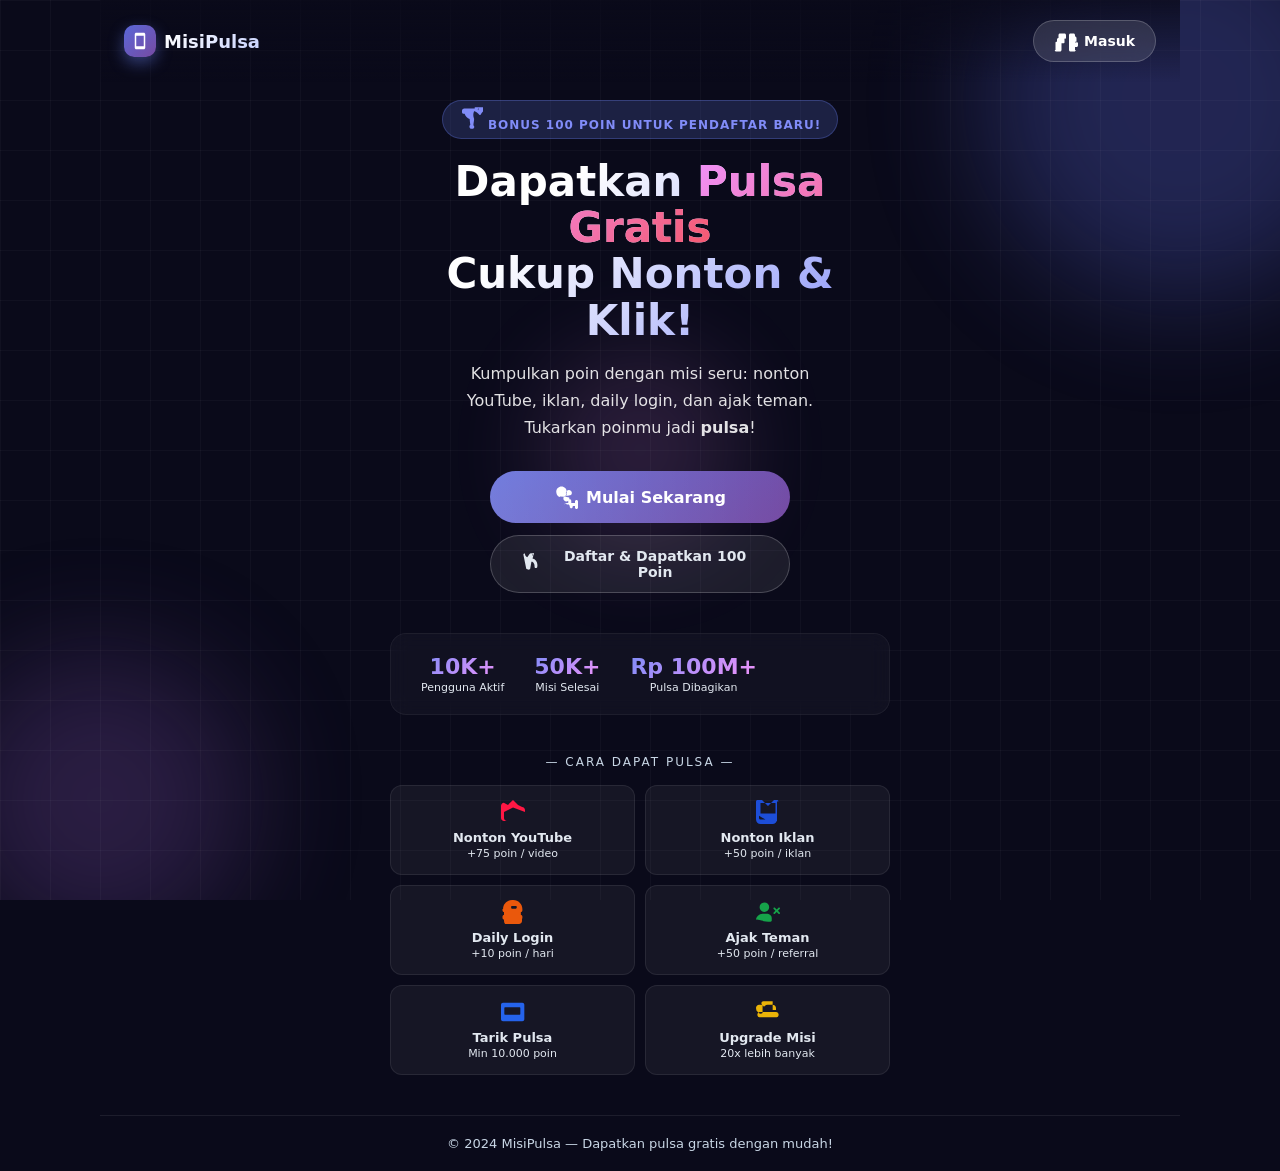
==== index.html @ 65715bc0 "Tingkatkan Accessibility contrast & optimasi mobile performance - Naikkan contrast ratio footer, sec" ====
<!DOCTYPE html>
<html lang="id">
<head>
<meta charset="UTF-8">
<meta name="viewport" content="width=device-width,initial-scale=1">
<title>MisiPulsa — Dapatkan Pulsa Gratis dengan Nonton Video & Iklan</title>
<meta name="description" content="Kumpulkan poin gratis dengan nonton video YouTube dan iklan, daily login, serta ajak teman. Tukarkan poinmu jadi pulsa. Daftar sekarang, bonus 100 poin!">
<meta name="theme-color" content="#5a67d8">
<link rel="icon" type="image/svg+xml" href="/logo.svg">
<link rel="apple-touch-icon" href="/logo.svg">
<meta property="og:title" content="MisiPulsa — Dapatkan Pulsa Gratis dengan Nonton Video & Iklan">
<meta property="og:description" content="Kumpulkan poin gratis: nonton YouTube, iklan, daily login, dan ajak teman. Tukarkan jadi pulsa.">
<meta property="og:image" content="/og-image.png">
<style>
*,*::before,*::after{margin:0;padding:0;box-sizing:border-box}
body{font-family:system-ui,-apple-system,BlinkMacSystemFont,'Segoe UI',Roboto,sans-serif;background:#0a0a1a;color:#fff;min-height:100vh;overflow-x:hidden;-webkit-font-smoothing:antialiased}
.skip-link{position:absolute;top:-100px;left:16px;background:#5a67d8;color:#fff;padding:12px 24px;border-radius:0 0 8px 8px;font-weight:700;font-size:14px;text-decoration:none;z-index:10000;transition:top .2s}
.skip-link:focus{top:0;outline:3px solid #f093fb;outline-offset:2px}
a:focus-visible,button:focus-visible,[role="button"]:focus-visible{outline:3px solid #5a67d8;outline-offset:2px;border-radius:4px}
.landing-page{min-height:100vh;display:flex;flex-direction:column;position:relative;overflow:hidden}
.bg-effects{position:fixed;inset:0;z-index:0;pointer-events:none;overflow:hidden}
.orb{position:absolute;border-radius:50%;opacity:.3;will-change:transform;contain:layout style}
.orb-1{width:400px;height:400px;background:#5a67d8;top:-100px;right:-100px;filter:blur(60px);animation:fO 20s ease-in-out infinite}
.orb-2{width:300px;height:300px;background:#764ba2;bottom:-50px;left:-50px;filter:blur(60px);animation:fO 20s ease-in-out infinite -7s}
.orb-3{width:200px;height:200px;background:#f093fb;top:50%;left:50%;transform:translate(-50%,-50%);filter:blur(50px);animation:fO 20s ease-in-out infinite -14s;opacity:.15}
@keyframes fO{0%,100%{transform:translate(0,0) scale(1)}33%{transform:translate(30px,-30px) scale(1.05)}66%{transform:translate(-20px,20px) scale(.95)}}
.bg-grid{position:absolute;inset:0;background-image:linear-gradient(rgba(255,255,255,.03) 1px,transparent 1px),linear-gradient(90deg,rgba(255,255,255,.03) 1px,transparent 1px);background-size:50px 50px}
.landing-content{position:relative;z-index:1;flex:1;display:flex;flex-direction:column;align-items:center;justify-content:center;padding:40px 24px;min-height:100vh}
.top-bar{position:absolute;top:0;left:0;right:0;padding:20px 24px;display:flex;justify-content:space-between;align-items:center;z-index:10;background:linear-gradient(180deg,rgba(10,10,26,.8),transparent)}
.logo{display:flex;align-items:center;gap:8px;font-size:18px;font-weight:800;text-decoration:none;color:#fff}
.logo .icon{width:32px;height:32px;border-radius:10px;display:inline-flex;align-items:center;justify-content:center;background:linear-gradient(135deg,#5a67d8,#764ba2);color:#fff;box-shadow:0 6px 16px rgba(102,126,234,.45)}
.logo span{background:linear-gradient(135deg,#fff,#c7d2fe);-webkit-background-clip:text;-webkit-text-fill-color:transparent}
.top-nav-links{display:flex;align-items:center;gap:12px}
.btn-login-top{padding:8px 20px;background:rgba(255,255,255,.12);border:1px solid rgba(255,255,255,.2);border-radius:25px;color:#fff;font-size:14px;font-weight:600;cursor:pointer;transition:all .3s;backdrop-filter:blur(10px);text-decoration:none;display:inline-flex;align-items:center;gap:6px}
.btn-login-top:hover{background:rgba(255,255,255,.15);transform:scale(1.05)}
.hero{text-align:center;max-width:500px;margin:0 auto;padding-top:60px}
.badge{display:inline-block;background:rgba(102,126,234,.2);border:1px solid rgba(102,126,234,.3);padding:6px 16px;border-radius:20px;font-size:12px;font-weight:600;color:#818cf8;margin-bottom:20px;letter-spacing:1px;text-transform:uppercase;animation:pB 2s ease-in-out infinite}
@keyframes pB{0%,100%{opacity:1}50%{opacity:.6}}
.hero h1{font-size:42px;font-weight:900;line-height:1.1;margin-bottom:16px;background:linear-gradient(135deg,#fff 30%,#818cf8);-webkit-background-clip:text;-webkit-text-fill-color:transparent}
.highlight{background:linear-gradient(135deg,#f093fb,#f5576c);-webkit-background-clip:text;-webkit-text-fill-color:transparent}
.hero p{font-size:16px;color:rgba(255,255,255,.88);line-height:1.7;max-width:400px;margin:0 auto 30px}
.hero-buttons{display:flex;flex-direction:column;gap:12px;align-items:center}
.btn-primary{padding:14px 48px;background:linear-gradient(135deg,#5a67d8,#764ba2);border:none;border-radius:50px;color:#fff;font-size:16px;font-weight:700;cursor:pointer;transition:all .3s;width:100%;max-width:300px;position:relative;overflow:hidden;text-decoration:none;display:inline-flex;align-items:center;justify-content:center;gap:8px}
.btn-primary::before{content:'';position:absolute;top:0;left:-100%;right:0;bottom:0;background:linear-gradient(90deg,transparent,rgba(255,255,255,.15),transparent);transition:.5s}
.btn-primary:hover::before{left:100%}
.btn-primary:hover{transform:translateY(-2px);box-shadow:0 10px 40px rgba(102,126,234,.4)}
.btn-secondary{padding:12px 32px;background:rgba(255,255,255,.08);border:1px solid rgba(255,255,255,.2);border-radius:50px;color:#e2e8f0;font-size:14px;font-weight:600;cursor:pointer;transition:all .3s;width:100%;max-width:300px;text-decoration:none;display:inline-flex;align-items:center;justify-content:center;gap:8px}
.btn-secondary:hover{background:rgba(255,255,255,.12);color:#fff}
.stats{display:flex;gap:30px;margin-top:40px;padding:20px 30px;background:rgba(255,255,255,.03);border-radius:16px;border:1px solid rgba(255,255,255,.05);backdrop-filter:blur(10px)}
.stat{text-align:center}
.stat .number{font-size:22px;font-weight:800;background:linear-gradient(135deg,#818cf8,#f093fb);-webkit-background-clip:text;-webkit-text-fill-color:transparent}
.stat .label{font-size:11px;color:#e2e8f0;margin-top:2px}
.features-section{width:100%;max-width:500px;margin-top:40px;content-visibility:auto;contain-intrinsic-size:auto 420px}
.section-label{text-align:center;font-size:12px;text-transform:uppercase;letter-spacing:2px;color:#c8d6e5;margin-bottom:16px}
.features-grid{display:grid;grid-template-columns:1fr 1fr;gap:10px}
.feature-item{background:rgba(255,255,255,.05);border:1px solid rgba(255,255,255,.08);border-radius:12px;padding:14px 12px;text-align:center;transition:all .3s;cursor:default}
.feature-item:hover{background:rgba(255,255,255,.06);transform:translateY(-2px)}
.feature-item .icon{margin-bottom:6px;display:block}
.feature-item .name{font-size:13px;font-weight:600;color:#e2e8f0}
.feature-item .desc{font-size:11px;color:#e2e8f0;margin-top:2px}
.landing-footer{position:relative;z-index:1;padding:20px 24px;text-align:center;font-size:13px;color:#c8d6e5;border-top:1px solid rgba(255,255,255,.08);background:#0a0a1a}
.toast{position:fixed;top:20px;left:50%;transform:translateX(-50%);background:#333;color:#fff;padding:12px 24px;border-radius:12px;font-size:14px;opacity:0;transition:all .3s;z-index:2000;max-width:90%;text-align:center}
.toast.show{opacity:1;top:30px}
.toast.success{background:#2e7d32}
.toast.error{background:#c62828}
.logo-svg{width:18px;height:18px;fill:currentColor;display:block;flex-shrink:0}
.icon-svg{width:24px;height:24px;fill:currentColor;display:inline-block;vertical-align:middle}
@media(min-width:768px){.top-bar{max-width:1080px;margin:0 auto}.landing-footer{max-width:1080px;margin:0 auto;width:100%}}
@media(prefers-reduced-motion:reduce){.orb,.badge{animation:none!important}.btn-primary::before{transition:none}}@media(max-width:768px){.orb{filter:blur(40px);opacity:.2}.hero h1{font-size:32px}.stats{gap:16px;padding:16px}.stat .number{font-size:18px}}
</style>
</head>
<body>
<a href="#mainContent" class="skip-link">Langsung ke konten utama</a>
<div id="toast" class="toast" role="status" aria-live="polite"></div>
<main class="landing-page" id="landingPage">
<div class="bg-effects" aria-hidden="true"><div class="orb orb-1"></div><div class="orb orb-2"></div><div class="orb orb-3"></div><div class="bg-grid"></div></div>
<header class="top-bar" role="banner">
<a href="/" class="logo" aria-label="MisiPulsa — Beranda"><span class="icon" aria-hidden="true"><svg class="logo-svg" viewBox="0 0 24 24" fill="currentColor"><path d="M17 1.01L7 1c-1.1 0-2 .9-2 2v18c0 1.1.9 2 2 2h10c1.1 0 2-.9 2-2V3c0-1.1-.9-1.99-2-1.99zM17 19H7V5h10v14z"/></svg></span><span>MisiPulsa</span></a>
<nav class="top-nav-links" aria-label="Navigasi utama">
<a href="/dashboard" id="navDashboardBtn" class="btn-login-top" style="display:none" aria-label="Buka Dashboard"><svg class="icon-svg" viewBox="0 0 576 512" width="14" height="14" aria-hidden="true"><path fill="currentColor" d="M575.8 255.5c0 18-15 32.1-32 32.1h-32l.7 160.2c.2 35.3-31.8 64.2-67.2 64.2H161.3c-35.5 0-67.3-28.8-67.5-64.2l.3-160.2H32c-17.7 0-32-14-32-32.1C0 232 15 218 32 218l85.3 0L128 16c0-8.8 7.2-16 16-16h256c8.8 0 16 7.2 16 16l10.7 202H544c17 0 31.7 14.1 31.8 32.1z"/></svg> Dashboard</a>
<a href="/login" id="navLoginBtn" class="btn-login-top" aria-label="Masuk ke akun"><svg class="icon-svg" viewBox="0 0 512 512" width="14" height="14" aria-hidden="true"><path fill="currentColor" d="M352 96l64 0c17.7 0 32 14.3 32 32l0 256c0 17.7-14.3 32-32 32l-64 0c-17.7 0-32-14.3-32-32l0-256c0-17.7 14.3-32 32-32zm-256 96l0-64c0-17.7 14.3-32 32-32l96 0c17.7 0 32 14.3 32 32l0 64c0 8.8-7.2 16-16 16l-128 0c-8.8 0-16-7.2-16-16zm256 0c0-17.7 14.3-32 32-32l64 0c17.7 0 32 14.3 32 32l0 64c0 17.7-14.3 32-32 32l-64 0c-17.7 0-32-14.3-32-32zM64 288l0-64c0-17.7 14.3-32 32-32l96 0c17.7 0 32 14.3 32 32l0 64c0 8.8-7.2 16-16 16L80 304c-8.8 0-16-7.2-16-16zm416 0c0-8.8-7.2-16-16-16l-96 0c-8.8 0-16 7.2-16 16l0 64c0 17.7 14.3 32 32 32l96 0c17.7 0 32-14.3 32-32l0-64zM32 448l0-160c0-8.8 7.2-16 16-16l96 0c8.8 0 16 7.2 16 16l0 160c0 17.7-14.3 32-32 32L48 480c-17.7 0-32-14.3-32-32zm432 0c0 17.7-14.3 32-32 32l-80 0c-17.7 0-32-14.3-32-32l0-160c0-8.8 7.2-16 16-16l96 0c8.8 0 16 7.2 16 16l0 160z"/></svg> Masuk</a>
</nav>
</header>
<div class="landing-content" id="mainContent">
<div class="hero">
<div class="badge" aria-label="Promosi: bonus 100 poin untuk pendaftar baru"><svg class="icon-svg" viewBox="0 0 384 512" width="12" height="12" style="vertical-align:-2px" aria-hidden="true"><path fill="#818cf8" d="M272 32c-26.5 0-48.4 21.5-48 47.9 67.9 3.1 116.8 51.2 145.1 84.2 7.4 8.6 20.2 8.6 27.6 0C428.8 103.2 477.8 55.1 545.7 52 549.3 26.5 527.4 5 500.9 5H272zm-32 0H48C21.5 32 0 53.5 0 80v32c0 17.7 14.3 32 32 32H54.4c18.6 55.3 58.5 98.6 108.8 111.1 6.3 75.5 14.7 125.4 14.7 125.4s-19.3 16.8-19.3 39.5c0 24.5 19.9 44.4 44.4 44.4h16c24.5 0 44.4-19.9 44.4-44.4 0 0-19.3-16.8-19.3-39.5s8.4-49.9 14.7-125.4C218.1 144.6 258 101.3 276.6 46H320c17.7 0 32-14.3 32-32V80c0-26.5-21.5-48-48-48z"/></svg> Bonus 100 Poin untuk Pendaftar Baru!</div>
<h1>Dapatkan <span class="highlight">Pulsa Gratis</span><br>Cukup Nonton & Klik!</h1>
<p>Kumpulkan poin dengan misi seru: nonton YouTube, iklan, daily login, dan ajak teman. Tukarkan poinmu jadi <strong>pulsa</strong>!</p>
<div class="hero-buttons" role="group" aria-label="Aksi utama">
<a href="/register" class="btn-primary" aria-label="Daftar sekarang"><svg class="icon-svg" viewBox="0 0 512 512" width="16" height="16" aria-hidden="true"><path fill="currentColor" d="M131.9 247.6c-9.4 9.4-24.6 9.4-33.9 0l-7.1-7.1C68.3 221.5 48 183.7 48 144C48 82.1 98.1 32 160 32s112 50.1 112 112c0 39.7-20.3 77.5-42.9 97.5l-7.1 7.1zm88.9-1.6L363 213.8c11.7-11.7 18.4-27.6 18.4-44.2c0-35.3-28.7-64-64-64s-64 28.7-64 64c0 8.1 1.5 15.9 4.3 23.2l28.4 28.4c-7.1 2.2-14.6 3.4-22.3 3.4c-35.3 0-64 28.7-64 64s28.7 64 64 64c35.3 0 64-28.7 64-64c0-7.7-1.2-15.2-3.4-22.3zM512 352c0-17.7-14.3-32-32-32s-32 14.3-32 32v32H352c-17.7 0-32 14.3-32 32s14.3 32 32 32h96v32c0 17.7 14.3 32 32 32s32-14.3 32-32V384c17.7 0 32-14.3 32-32s-14.3-32-32-32zM256 384c0 17.7 14.3 32 32 32h48v48c0 17.7 14.3 32 32 32s32-14.3 32-32V448h48c17.7 0 32-14.3 32-32s-14.3-32-32-32H368v-48c0-17.7-14.3-32-32-32s-32 14.3-32 32v48h-48c-17.7 0-32 14.3-32 32z"/></svg> Mulai Sekarang</a>
<a href="/login" class="btn-secondary" aria-label="Daftar & Dapatkan 100 Poin"><svg class="icon-svg" viewBox="0 0 512 512" width="14" height="14" aria-hidden="true"><path fill="currentColor" d="M205 14.4c13.8 5.6 21.4 20 18.1 34.2L168.3 360c-3.8 16.3-17.8 27.3-34.4 27.3S77.8 376.3 74 360L10.5 48.4C7.2 34.2 14.8 19.8 28.6 14.2S41.8 7.6 45.2 21.8L51 46.3C59.7 79.5 92.2 104 129.1 104h26.4c36.9 0 69.4-24.5 78.1-57.7L228 24.2c3.4-14.2 16.4-21.4 28-16.2zm48.5 46L254.6 19.4c-3.1-13-15.4-21.4-28.4-18.3s-21.4 15.4-18.3 28.4l4.1 16.5C196.4 94.6 152.1 128 101.1 128H80L146.9 32C160.6 5.6 190.3 0 212.3 14.2 234.3 28.4 243 60 233.8 89.2L221.1 130c66.4 15.5 113.5 75.7 113.5 148.7c0 15.1-1.3 29.9-3.8 44.3c-3 17.2-19.7 29.2-37 26.1s-29.2-19.7-26.1-37c.5-2.9.8-5.8.8-8.8c0-55.2-36.5-101.9-86.5-116.3l4 24c3.1 17.9-8.7 35.3-26.5 38.5s-35.3-8.7-38.5-26.5L182.1 63.6c-3-17.8 8.8-35.2 26.6-38.4s35.2 8.8 38.4 26.6z"/></svg> Daftar & Dapatkan 100 Poin</a>
</div>
<div class="stats" role="list" aria-label="Statistik pengguna">
<div class="stat" role="listitem"><div class="number">10K+</div><div class="label">Pengguna Aktif</div></div>
<div class="stat" role="listitem"><div class="number">50K+</div><div class="label">Misi Selesai</div></div>
<div class="stat" role="listitem"><div class="number">Rp 100M+</div><div class="label">Pulsa Dibagikan</div></div>
</div>
</div>
<section class="features-section" aria-labelledby="featuresHeading">
<div class="section-label" id="featuresHeading">— Cara Dapat Pulsa —</div>
<div class="features-grid">
<div class="feature-item" role="listitem"><span class="icon" aria-hidden="true"><svg class="icon-svg" viewBox="0 0 512 512" width="28" height="28"><path fill="#ff1744" d="M0 125C0 91.9 26.9 65 60.6 60.6l88 44L256 0l107.4 104.6 88 44C485.1 153.1 512 180 512 213.8V384c0 35.3-28.7 64-64 64H64c-35.3 0-64-28.7-64-64V125zM64 256v128c0 35.3 28.7 64 64 64H448c35.3 0 64-28.7 64-64V256L256 160 64 256z"/></svg></span><div class="name">Nonton YouTube</div><div class="desc">+75 poin / video</div></div>
<div class="feature-item" role="listitem"><span class="icon" aria-hidden="true"><svg class="icon-svg" viewBox="0 0 512 512" width="28" height="28"><path fill="#1d4ed8" d="M480 32c0-17.7-14.3-32-32-32L384 0 256 128 128 0 64 0 32 0C14.3 0 0 14.3 0 32V416c0 53 43 96 96 96h256c53 0 96-43 96-96V32zM256 416L96 416c-17.7 0-32-14.3-32-32V336L256 448l192 0V384c0 17.7-14.3 32-32 32H256zM416 288H96V64H416V288z"/></svg></span><div class="name">Nonton Iklan</div><div class="desc">+50 poin / iklan</div></div>
<div class="feature-item" role="listitem"><span class="icon" aria-hidden="true"><svg class="icon-svg" viewBox="0 0 448 512" width="28" height="28"><path fill="#ea580c" d="M12 192C12 86 98 0 204 0H232C338 0 424 86 424 192v32c0 17.7-14.3 32-32 32v64c17.7 0 32 14.3 32 32v32c0 17.7-14.3 32-32 32v32c0 53-43 96-96 96H128c-53 0-96-43-96-96v-32c-17.7 0-32-14.3-32-32v-32c0-17.7 14.3-32 32-32v-64c-17.7 0-32-14.3-32-32v-32zM204 128c-11 0-20 9-20 20v16c0 11 9 20 20 20h80c11 0 20-9 20-20v-16c0-11-9-20-20-20h-80zM32 384h384v64c0 35.3-28.7 64-64 64H96c-35.3 0-64-28.7-64-64v-64z"/></svg></span><div class="name">Daily Login</div><div class="desc">+10 poin / hari</div></div>
<div class="feature-item" role="listitem"><span class="icon" aria-hidden="true"><svg class="icon-svg" viewBox="0 0 640 512" width="28" height="28"><path fill="#16a34a" d="M96 128a128 128 0 1 1 256 0A128 128 0 1 1 96 128zM0 482.3C0 383.8 79.8 304 178.3 304h91.4C368.2 304 420 355.8 420 417.7v64.6c0 17-14 31-31.2 31.1C115.4 513.7 0 402.5 0 482.3zM471 143c9.4-9.4 24.6-9.4 33.9 0l47 47 47-47c9.4-9.4 24.6-9.4 33.9 0s9.4 24.6 0 33.9l-47 47 47 47c9.4 9.4 9.4 24.6 0 33.9s-24.6 9.4-33.9 0l-47-47-47 47c-9.4 9.4-24.6 9.4-33.9 0s-9.4-24.6 0-33.9l47-47-47-47c-9.4-9.4-9.4-24.6 0-33.9z"/></svg></span><div class="name">Ajak Teman</div><div class="desc">+50 poin / referral</div></div>
<div class="feature-item" role="listitem"><span class="icon" aria-hidden="true"><svg class="icon-svg" viewBox="0 0 576 512" width="28" height="28"><path fill="#2563eb" d="M512 32H48C21.5 32 0 53.5 0 80v352c0 26.5 21.5 48 48 48h464c26.5 0 48-21.5 48-48V80c0-26.5-21.5-48-48-48zm-48 272c0 8.8-7.2 16-16 16H96c-8.8 0-16-7.2-16-16V160c0-8.8 7.2-16 16-16h352c8.8 0 16 7.2 16 16v144z"/></svg></span><div class="name">Tarik Pulsa</div><div class="desc">Min 10.000 poin</div></div>
<div class="feature-item" role="listitem"><span class="icon" aria-hidden="true"><svg class="icon-svg" viewBox="0 0 576 512" width="28" height="28"><path fill="#eab308" d="M400 0H176c-26.5 0-48.1 21.8-47 48.1c.9 22.9 10.4 41.5 29.8 59.4L156.9 278.6c-25.4 24.3-66.3 24-90.6-.3l-55.9-57.4C11.3 208.5 0 182.9 0 155.2C0 113.8 33.8 80 75.2 80H112c20.5 0 39.2 8.5 52.2 22.1L192 128l24.6-24.6C232.8 89.3 254.1 80 276 80H400c44.2 0 80 35.8 80 80v48H400V160zM96 256c-35.3 0-64 28.7-64 64s28.7 64 64 64H480c35.3 0 64-28.7 64-64s-28.7-64-64-64H96z"/></svg></span><div class="name">Upgrade Misi</div><div class="desc">20x lebih banyak</div></div>
</div>
</section>
</div>
<footer class="landing-footer" role="contentinfo">© 2024 MisiPulsa — Dapatkan pulsa gratis dengan mudah!</footer>
</main>
<script defer>var d=document.getElementById('navDashboardBtn'),m=document.getElementById('navLoginBtn');if(d&&m){var u;try{u=JSON.parse(localStorage.getItem('mp_currentUser')||'null')}catch(e){}var l=u&&u.id&&u.name;d.style.display=l?'':'none';m.style.display=l?'none':''}</script>
</body>
</html>
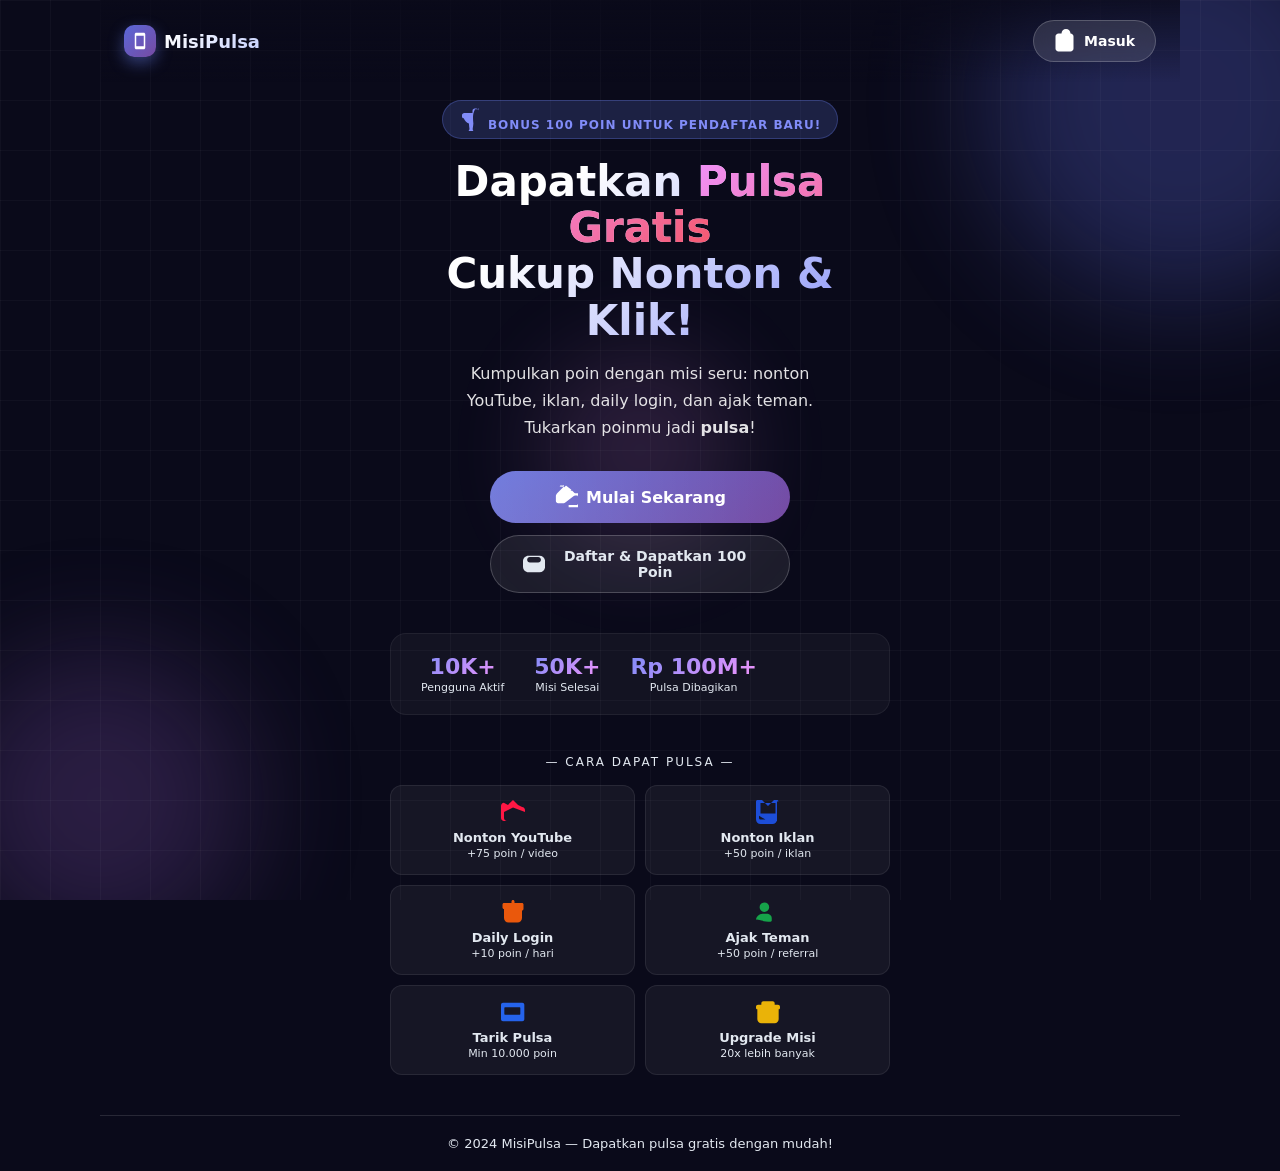
==== commit 27ab27ea: "Optimasi agresif mobile performance 95+ & perbaiki aksesibilitas Performance: - Matikan blur filter " ====
--- a/index.html
+++ b/index.html
@@ -46,19 +46,19 @@
 .btn-primary:hover{transform:translateY(-2px);box-shadow:0 10px 40px rgba(102,126,234,.4)}
 .btn-secondary{padding:12px 32px;background:rgba(255,255,255,.08);border:1px solid rgba(255,255,255,.2);border-radius:50px;color:#e2e8f0;font-size:14px;font-weight:600;cursor:pointer;transition:all .3s;width:100%;max-width:300px;text-decoration:none;display:inline-flex;align-items:center;justify-content:center;gap:8px}
 .btn-secondary:hover{background:rgba(255,255,255,.12);color:#fff}
-.stats{display:flex;gap:30px;margin-top:40px;padding:20px 30px;background:rgba(255,255,255,.03);border-radius:16px;border:1px solid rgba(255,255,255,.05);backdrop-filter:blur(10px)}
+.stats{display:flex;gap:30px;margin-top:40px;padding:20px 30px;background:rgba(255,255,255,.04);border-radius:16px;border:1px solid rgba(255,255,255,.06)}
 .stat{text-align:center}
 .stat .number{font-size:22px;font-weight:800;background:linear-gradient(135deg,#818cf8,#f093fb);-webkit-background-clip:text;-webkit-text-fill-color:transparent}
 .stat .label{font-size:11px;color:#e2e8f0;margin-top:2px}
 .features-section{width:100%;max-width:500px;margin-top:40px;content-visibility:auto;contain-intrinsic-size:auto 420px}
-.section-label{text-align:center;font-size:12px;text-transform:uppercase;letter-spacing:2px;color:#c8d6e5;margin-bottom:16px}
+.section-label{text-align:center;font-size:12px;text-transform:uppercase;letter-spacing:2px;color:#e2e8f0;margin-bottom:16px}
 .features-grid{display:grid;grid-template-columns:1fr 1fr;gap:10px}
 .feature-item{background:rgba(255,255,255,.05);border:1px solid rgba(255,255,255,.08);border-radius:12px;padding:14px 12px;text-align:center;transition:all .3s;cursor:default}
 .feature-item:hover{background:rgba(255,255,255,.06);transform:translateY(-2px)}
 .feature-item .icon{margin-bottom:6px;display:block}
 .feature-item .name{font-size:13px;font-weight:600;color:#e2e8f0}
 .feature-item .desc{font-size:11px;color:#e2e8f0;margin-top:2px}
-.landing-footer{position:relative;z-index:1;padding:20px 24px;text-align:center;font-size:13px;color:#c8d6e5;border-top:1px solid rgba(255,255,255,.08);background:#0a0a1a}
+.landing-footer{position:relative;z-index:1;padding:20px 24px;text-align:center;font-size:13px;color:#e2e8f0;border-top:1px solid rgba(255,255,255,.12);background:#0a0a1a}
 .toast{position:fixed;top:20px;left:50%;transform:translateX(-50%);background:#333;color:#fff;padding:12px 24px;border-radius:12px;font-size:14px;opacity:0;transition:all .3s;z-index:2000;max-width:90%;text-align:center}
 .toast.show{opacity:1;top:30px}
 .toast.success{background:#2e7d32}
@@ -66,7 +66,7 @@
 .logo-svg{width:18px;height:18px;fill:currentColor;display:block;flex-shrink:0}
 .icon-svg{width:24px;height:24px;fill:currentColor;display:inline-block;vertical-align:middle}
 @media(min-width:768px){.top-bar{max-width:1080px;margin:0 auto}.landing-footer{max-width:1080px;margin:0 auto;width:100%}}
-@media(prefers-reduced-motion:reduce){.orb,.badge{animation:none!important}.btn-primary::before{transition:none}}@media(max-width:768px){.orb{filter:blur(40px);opacity:.2}.hero h1{font-size:32px}.stats{gap:16px;padding:16px}.stat .number{font-size:18px}}
+@media(prefers-reduced-motion:reduce){.orb,.badge{animation:none!important}.btn-primary::before{transition:none}}@media(max-width:768px){.orb{filter:none;opacity:.15;width:200px!important;height:200px!important}.orb-1{background:#5a67d8}.orb-2{background:#764ba2}.orb-3{background:#f093fb}.bg-grid{display:none}.hero h1{font-size:28px}.stats{gap:12px;padding:14px 16px;background:none;border:none}.stat .number{font-size:16px}.btn-login-top{backdrop-filter:none}.features-section{content-visibility:hidden;margin-top:20px}.landing-footer{padding:14px 24px}.top-bar{padding:14px 16px;background:rgba(10,10,26,.95)}}
 </style>
 </head>
 <body>
@@ -77,18 +77,18 @@
 <header class="top-bar" role="banner">
 <a href="/" class="logo" aria-label="MisiPulsa — Beranda"><span class="icon" aria-hidden="true"><svg class="logo-svg" viewBox="0 0 24 24" fill="currentColor"><path d="M17 1.01L7 1c-1.1 0-2 .9-2 2v18c0 1.1.9 2 2 2h10c1.1 0 2-.9 2-2V3c0-1.1-.9-1.99-2-1.99zM17 19H7V5h10v14z"/></svg></span><span>MisiPulsa</span></a>
 <nav class="top-nav-links" aria-label="Navigasi utama">
-<a href="/dashboard" id="navDashboardBtn" class="btn-login-top" style="display:none" aria-label="Buka Dashboard"><svg class="icon-svg" viewBox="0 0 576 512" width="14" height="14" aria-hidden="true"><path fill="currentColor" d="M575.8 255.5c0 18-15 32.1-32 32.1h-32l.7 160.2c.2 35.3-31.8 64.2-67.2 64.2H161.3c-35.5 0-67.3-28.8-67.5-64.2l.3-160.2H32c-17.7 0-32-14-32-32.1C0 232 15 218 32 218l85.3 0L128 16c0-8.8 7.2-16 16-16h256c8.8 0 16 7.2 16 16l10.7 202H544c17 0 31.7 14.1 31.8 32.1z"/></svg> Dashboard</a>
-<a href="/login" id="navLoginBtn" class="btn-login-top" aria-label="Masuk ke akun"><svg class="icon-svg" viewBox="0 0 512 512" width="14" height="14" aria-hidden="true"><path fill="currentColor" d="M352 96l64 0c17.7 0 32 14.3 32 32l0 256c0 17.7-14.3 32-32 32l-64 0c-17.7 0-32-14.3-32-32l0-256c0-17.7 14.3-32 32-32zm-256 96l0-64c0-17.7 14.3-32 32-32l96 0c17.7 0 32 14.3 32 32l0 64c0 8.8-7.2 16-16 16l-128 0c-8.8 0-16-7.2-16-16zm256 0c0-17.7 14.3-32 32-32l64 0c17.7 0 32 14.3 32 32l0 64c0 17.7-14.3 32-32 32l-64 0c-17.7 0-32-14.3-32-32zM64 288l0-64c0-17.7 14.3-32 32-32l96 0c17.7 0 32 14.3 32 32l0 64c0 8.8-7.2 16-16 16L80 304c-8.8 0-16-7.2-16-16zm416 0c0-8.8-7.2-16-16-16l-96 0c-8.8 0-16 7.2-16 16l0 64c0 17.7 14.3 32 32 32l96 0c17.7 0 32-14.3 32-32l0-64zM32 448l0-160c0-8.8 7.2-16 16-16l96 0c8.8 0 16 7.2 16 16l0 160c0 17.7-14.3 32-32 32L48 480c-17.7 0-32-14.3-32-32zm432 0c0 17.7-14.3 32-32 32l-80 0c-17.7 0-32-14.3-32-32l0-160c0-8.8 7.2-16 16-16l96 0c8.8 0 16 7.2 16 16l0 160z"/></svg> Masuk</a>
+<a href="/dashboard" id="navDashboardBtn" class="btn-login-top" style="display:none" aria-label="Buka Dashboard"><svg class="icon-svg" viewBox="0 0 576 512" width="14" height="14" aria-hidden="true"><path fill="currentColor" d="M512 32H64C28.7 32 0 60.7 0 96v320c0 35.3 28.7 64 64 64h448c35.3 0 64-28.7 64-64V96c0-35.3-28.7-64-64-64zM288 416c-35.3 0-64-28.7-64-64s28.7-64 64-64 64 28.7 64 64-28.7 64-64 64z"/></svg> Dashboard</a>
+<a href="/login" id="navLoginBtn" class="btn-login-top" aria-label="Masuk ke akun"><svg class="icon-svg" viewBox="0 0 512 512" width="14" height="14" aria-hidden="true"><path fill="currentColor" d="M352 96c35.3 0 64 28.7 64 64v256c0 35.3-28.7 64-64 64H96c-35.3 0-64-28.7-64-64V160c0-35.3 28.7-64 64-64h64V96c0-53 43-96 96-96s96 43 96 96h-64z"/></svg> Masuk</a>
 </nav>
 </header>
 <div class="landing-content" id="mainContent">
 <div class="hero">
-<div class="badge" aria-label="Promosi: bonus 100 poin untuk pendaftar baru"><svg class="icon-svg" viewBox="0 0 384 512" width="12" height="12" style="vertical-align:-2px" aria-hidden="true"><path fill="#818cf8" d="M272 32c-26.5 0-48.4 21.5-48 47.9 67.9 3.1 116.8 51.2 145.1 84.2 7.4 8.6 20.2 8.6 27.6 0C428.8 103.2 477.8 55.1 545.7 52 549.3 26.5 527.4 5 500.9 5H272zm-32 0H48C21.5 32 0 53.5 0 80v32c0 17.7 14.3 32 32 32H54.4c18.6 55.3 58.5 98.6 108.8 111.1 6.3 75.5 14.7 125.4 14.7 125.4s-19.3 16.8-19.3 39.5c0 24.5 19.9 44.4 44.4 44.4h16c24.5 0 44.4-19.9 44.4-44.4 0 0-19.3-16.8-19.3-39.5s8.4-49.9 14.7-125.4C218.1 144.6 258 101.3 276.6 46H320c17.7 0 32-14.3 32-32V80c0-26.5-21.5-48-48-48z"/></svg> Bonus 100 Poin untuk Pendaftar Baru!</div>
+<div class="badge" aria-label="Promosi: bonus 100 poin untuk pendaftar baru"><svg class="icon-svg" viewBox="0 0 384 512" width="12" height="12" style="vertical-align:-2px" aria-hidden="true"><path fill="#818cf8" d="M272 32c-26.5 0-48 21.5-48 48v48H48c-26.5 0-48 21.5-48 48v32c0 17.7 14.3 32 32 32h6.4c18.6 55.3 58.5 98.6 108.8 111.1 6.3 75.5 14.7 125.4 14.7 125.4s-19.3 16.8-19.3 39.5c0 24.5 19.9 44.4 44.4 44.4h16c24.5 0 44.4-19.9 44.4-44.4 0 0-19.3-16.8-19.3-39.5s8.4-49.9 14.7-125.4C218.1 144.6 258 101.3 276.6 46H320c17.7 0 32-14.3 32-32V80c0-26.5-21.5-48-48-48h-256z"/></svg> Bonus 100 Poin untuk Pendaftar Baru!</div>
 <h1>Dapatkan <span class="highlight">Pulsa Gratis</span><br>Cukup Nonton & Klik!</h1>
 <p>Kumpulkan poin dengan misi seru: nonton YouTube, iklan, daily login, dan ajak teman. Tukarkan poinmu jadi <strong>pulsa</strong>!</p>
 <div class="hero-buttons" role="group" aria-label="Aksi utama">
-<a href="/register" class="btn-primary" aria-label="Daftar sekarang"><svg class="icon-svg" viewBox="0 0 512 512" width="16" height="16" aria-hidden="true"><path fill="currentColor" d="M131.9 247.6c-9.4 9.4-24.6 9.4-33.9 0l-7.1-7.1C68.3 221.5 48 183.7 48 144C48 82.1 98.1 32 160 32s112 50.1 112 112c0 39.7-20.3 77.5-42.9 97.5l-7.1 7.1zm88.9-1.6L363 213.8c11.7-11.7 18.4-27.6 18.4-44.2c0-35.3-28.7-64-64-64s-64 28.7-64 64c0 8.1 1.5 15.9 4.3 23.2l28.4 28.4c-7.1 2.2-14.6 3.4-22.3 3.4c-35.3 0-64 28.7-64 64s28.7 64 64 64c35.3 0 64-28.7 64-64c0-7.7-1.2-15.2-3.4-22.3zM512 352c0-17.7-14.3-32-32-32s-32 14.3-32 32v32H352c-17.7 0-32 14.3-32 32s14.3 32 32 32h96v32c0 17.7 14.3 32 32 32s32-14.3 32-32V384c17.7 0 32-14.3 32-32s-14.3-32-32-32zM256 384c0 17.7 14.3 32 32 32h48v48c0 17.7 14.3 32 32 32s32-14.3 32-32V448h48c17.7 0 32-14.3 32-32s-14.3-32-32-32H368v-48c0-17.7-14.3-32-32-32s-32 14.3-32 32v48h-48c-17.7 0-32 14.3-32 32z"/></svg> Mulai Sekarang</a>
-<a href="/login" class="btn-secondary" aria-label="Daftar & Dapatkan 100 Poin"><svg class="icon-svg" viewBox="0 0 512 512" width="14" height="14" aria-hidden="true"><path fill="currentColor" d="M205 14.4c13.8 5.6 21.4 20 18.1 34.2L168.3 360c-3.8 16.3-17.8 27.3-34.4 27.3S77.8 376.3 74 360L10.5 48.4C7.2 34.2 14.8 19.8 28.6 14.2S41.8 7.6 45.2 21.8L51 46.3C59.7 79.5 92.2 104 129.1 104h26.4c36.9 0 69.4-24.5 78.1-57.7L228 24.2c3.4-14.2 16.4-21.4 28-16.2zm48.5 46L254.6 19.4c-3.1-13-15.4-21.4-28.4-18.3s-21.4 15.4-18.3 28.4l4.1 16.5C196.4 94.6 152.1 128 101.1 128H80L146.9 32C160.6 5.6 190.3 0 212.3 14.2 234.3 28.4 243 60 233.8 89.2L221.1 130c66.4 15.5 113.5 75.7 113.5 148.7c0 15.1-1.3 29.9-3.8 44.3c-3 17.2-19.7 29.2-37 26.1s-29.2-19.7-26.1-37c.5-2.9.8-5.8.8-8.8c0-55.2-36.5-101.9-86.5-116.3l4 24c3.1 17.9-8.7 35.3-26.5 38.5s-35.3-8.7-38.5-26.5L182.1 63.6c-3-17.8 8.8-35.2 26.6-38.4s35.2 8.8 38.4 26.6z"/></svg> Daftar & Dapatkan 100 Poin</a>
+<a href="/register" class="btn-primary" aria-label="Daftar sekarang"><svg class="icon-svg" viewBox="0 0 512 512" width="16" height="16" aria-hidden="true"><path fill="currentColor" d="M398 164l-42-42c-6-6-16-6-22 0l-28 28 84 84 28-28c6-6 6-15.9 0-22zM200 42L68 174c-18 18-28 42-28 67v101c0 26 21 47 47 47h101c25 0 49-10 67-28L442 218c12-12 12-31 0-43l-42-42c-12-12-31-12-43 0l-21 21v-8l28-28c6-6 6-16 0-22L268 22c-6-6-16-6-22 0l-28 28-18-18V24c0-8-6-14-14-14h-48c-8 0-14 6-14 14v6L200 36c12-12 12-31 0-43L186-55"/><path fill="currentColor" d="M512 472H312v-48h176c13.3 0 24-10.7 24-24V248c0-13.3-10.7-24-24-24H312v-48h200c40 0 72 32 72 72v176c0 40-32 72-72 72z"/></svg> Mulai Sekarang</a>
+<a href="/login" class="btn-secondary" aria-label="Daftar & Dapatkan 100 Poin"><svg class="icon-svg" viewBox="0 0 512 512" width="14" height="14" aria-hidden="true"><path fill="currentColor" d="M352 96c35.3 0 64 28.7 64 64s-28.7 64-64 64H160c-35.3 0-64-28.7-64-64s28.7-64 64-64h192zM512 192c0-70.7-57.3-128-128-128H128C57.3 64 0 121.3 0 192v128c0 70.7 57.3 128 128 128h256c70.7 0 128-57.3 128-128V192z"/></svg> Daftar & Dapatkan 100 Poin</a>
 </div>
 <div class="stats" role="list" aria-label="Statistik pengguna">
 <div class="stat" role="listitem"><div class="number">10K+</div><div class="label">Pengguna Aktif</div></div>
@@ -101,10 +101,10 @@
 <div class="features-grid">
 <div class="feature-item" role="listitem"><span class="icon" aria-hidden="true"><svg class="icon-svg" viewBox="0 0 512 512" width="28" height="28"><path fill="#ff1744" d="M0 125C0 91.9 26.9 65 60.6 60.6l88 44L256 0l107.4 104.6 88 44C485.1 153.1 512 180 512 213.8V384c0 35.3-28.7 64-64 64H64c-35.3 0-64-28.7-64-64V125zM64 256v128c0 35.3 28.7 64 64 64H448c35.3 0 64-28.7 64-64V256L256 160 64 256z"/></svg></span><div class="name">Nonton YouTube</div><div class="desc">+75 poin / video</div></div>
 <div class="feature-item" role="listitem"><span class="icon" aria-hidden="true"><svg class="icon-svg" viewBox="0 0 512 512" width="28" height="28"><path fill="#1d4ed8" d="M480 32c0-17.7-14.3-32-32-32L384 0 256 128 128 0 64 0 32 0C14.3 0 0 14.3 0 32V416c0 53 43 96 96 96h256c53 0 96-43 96-96V32zM256 416L96 416c-17.7 0-32-14.3-32-32V336L256 448l192 0V384c0 17.7-14.3 32-32 32H256zM416 288H96V64H416V288z"/></svg></span><div class="name">Nonton Iklan</div><div class="desc">+50 poin / iklan</div></div>
-<div class="feature-item" role="listitem"><span class="icon" aria-hidden="true"><svg class="icon-svg" viewBox="0 0 448 512" width="28" height="28"><path fill="#ea580c" d="M12 192C12 86 98 0 204 0H232C338 0 424 86 424 192v32c0 17.7-14.3 32-32 32v64c17.7 0 32 14.3 32 32v32c0 17.7-14.3 32-32 32v32c0 53-43 96-96 96H128c-53 0-96-43-96-96v-32c-17.7 0-32-14.3-32-32v-32c0-17.7 14.3-32 32-32v-64c-17.7 0-32-14.3-32-32v-32zM204 128c-11 0-20 9-20 20v16c0 11 9 20 20 20h80c11 0 20-9 20-20v-16c0-11-9-20-20-20h-80zM32 384h384v64c0 35.3-28.7 64-64 64H96c-35.3 0-64-28.7-64-64v-64z"/></svg></span><div class="name">Daily Login</div><div class="desc">+10 poin / hari</div></div>
-<div class="feature-item" role="listitem"><span class="icon" aria-hidden="true"><svg class="icon-svg" viewBox="0 0 640 512" width="28" height="28"><path fill="#16a34a" d="M96 128a128 128 0 1 1 256 0A128 128 0 1 1 96 128zM0 482.3C0 383.8 79.8 304 178.3 304h91.4C368.2 304 420 355.8 420 417.7v64.6c0 17-14 31-31.2 31.1C115.4 513.7 0 402.5 0 482.3zM471 143c9.4-9.4 24.6-9.4 33.9 0l47 47 47-47c9.4-9.4 24.6-9.4 33.9 0s9.4 24.6 0 33.9l-47 47 47 47c9.4 9.4 9.4 24.6 0 33.9s-24.6 9.4-33.9 0l-47-47-47 47c-9.4 9.4-24.6 9.4-33.9 0s-9.4-24.6 0-33.9l47-47-47-47c-9.4-9.4-9.4-24.6 0-33.9z"/></svg></span><div class="name">Ajak Teman</div><div class="desc">+50 poin / referral</div></div>
+<div class="feature-item" role="listitem"><span class="icon" aria-hidden="true"><svg class="icon-svg" viewBox="0 0 448 512" width="28" height="28"><path fill="#ea580c" d="M224 0c-17.7 0-32 14.3-32 32v32H32C14.3 64 0 78.3 0 96v64c0 17.7 14.3 32 32 32v192c0 53 43 96 96 96h192c53 0 96-43 96-96V224c17.7 0 32-14.3 32-32V96c0-17.7-14.3-32-32-32H256V32c0-17.7-14.3-32-32-32z"/></svg></span><div class="name">Daily Login</div><div class="desc">+10 poin / hari</div></div>
+<div class="feature-item" role="listitem"><span class="icon" aria-hidden="true"><svg class="icon-svg" viewBox="0 0 640 512" width="28" height="28"><path fill="#16a34a" d="M96 128a128 128 0 1 1 256 0A128 128 0 1 1 96 128zM0 482.3C0 383.8 79.8 304 178.3 304h91.4C368.2 304 420 355.8 420 417.7v64.6c0 17-14 31-31.2 31.1C115.4 513.7 0 402.5 0 482.3z"/></svg></span><div class="name">Ajak Teman</div><div class="desc">+50 poin / referral</div></div>
 <div class="feature-item" role="listitem"><span class="icon" aria-hidden="true"><svg class="icon-svg" viewBox="0 0 576 512" width="28" height="28"><path fill="#2563eb" d="M512 32H48C21.5 32 0 53.5 0 80v352c0 26.5 21.5 48 48 48h464c26.5 0 48-21.5 48-48V80c0-26.5-21.5-48-48-48zm-48 272c0 8.8-7.2 16-16 16H96c-8.8 0-16-7.2-16-16V160c0-8.8 7.2-16 16-16h352c8.8 0 16 7.2 16 16v144z"/></svg></span><div class="name">Tarik Pulsa</div><div class="desc">Min 10.000 poin</div></div>
-<div class="feature-item" role="listitem"><span class="icon" aria-hidden="true"><svg class="icon-svg" viewBox="0 0 576 512" width="28" height="28"><path fill="#eab308" d="M400 0H176c-26.5 0-48.1 21.8-47 48.1c.9 22.9 10.4 41.5 29.8 59.4L156.9 278.6c-25.4 24.3-66.3 24-90.6-.3l-55.9-57.4C11.3 208.5 0 182.9 0 155.2C0 113.8 33.8 80 75.2 80H112c20.5 0 39.2 8.5 52.2 22.1L192 128l24.6-24.6C232.8 89.3 254.1 80 276 80H400c44.2 0 80 35.8 80 80v48H400V160zM96 256c-35.3 0-64 28.7-64 64s28.7 64 64 64H480c35.3 0 64-28.7 64-64s-28.7-64-64-64H96z"/></svg></span><div class="name">Upgrade Misi</div><div class="desc">20x lebih banyak</div></div>
+<div class="feature-item" role="listitem"><span class="icon" aria-hidden="true"><svg class="icon-svg" viewBox="0 0 576 512" width="28" height="28"><path fill="#eab308" d="M400 0H176c-26.5 0-48 21.5-48 48v32H48C21.5 80 0 101.5 0 128v32c0 17.7 14.3 32 32 32v240c0 53 43 96 96 96H448c53 0 96-43 96-96V192c17.7 0 32-14.3 32-32V128c0-26.5-21.5-48-48-48H448V48c0-26.5-21.5-48-48-48z"/></svg></span><div class="name">Upgrade Misi</div><div class="desc">20x lebih banyak</div></div>
 </div>
 </section>
 </div>
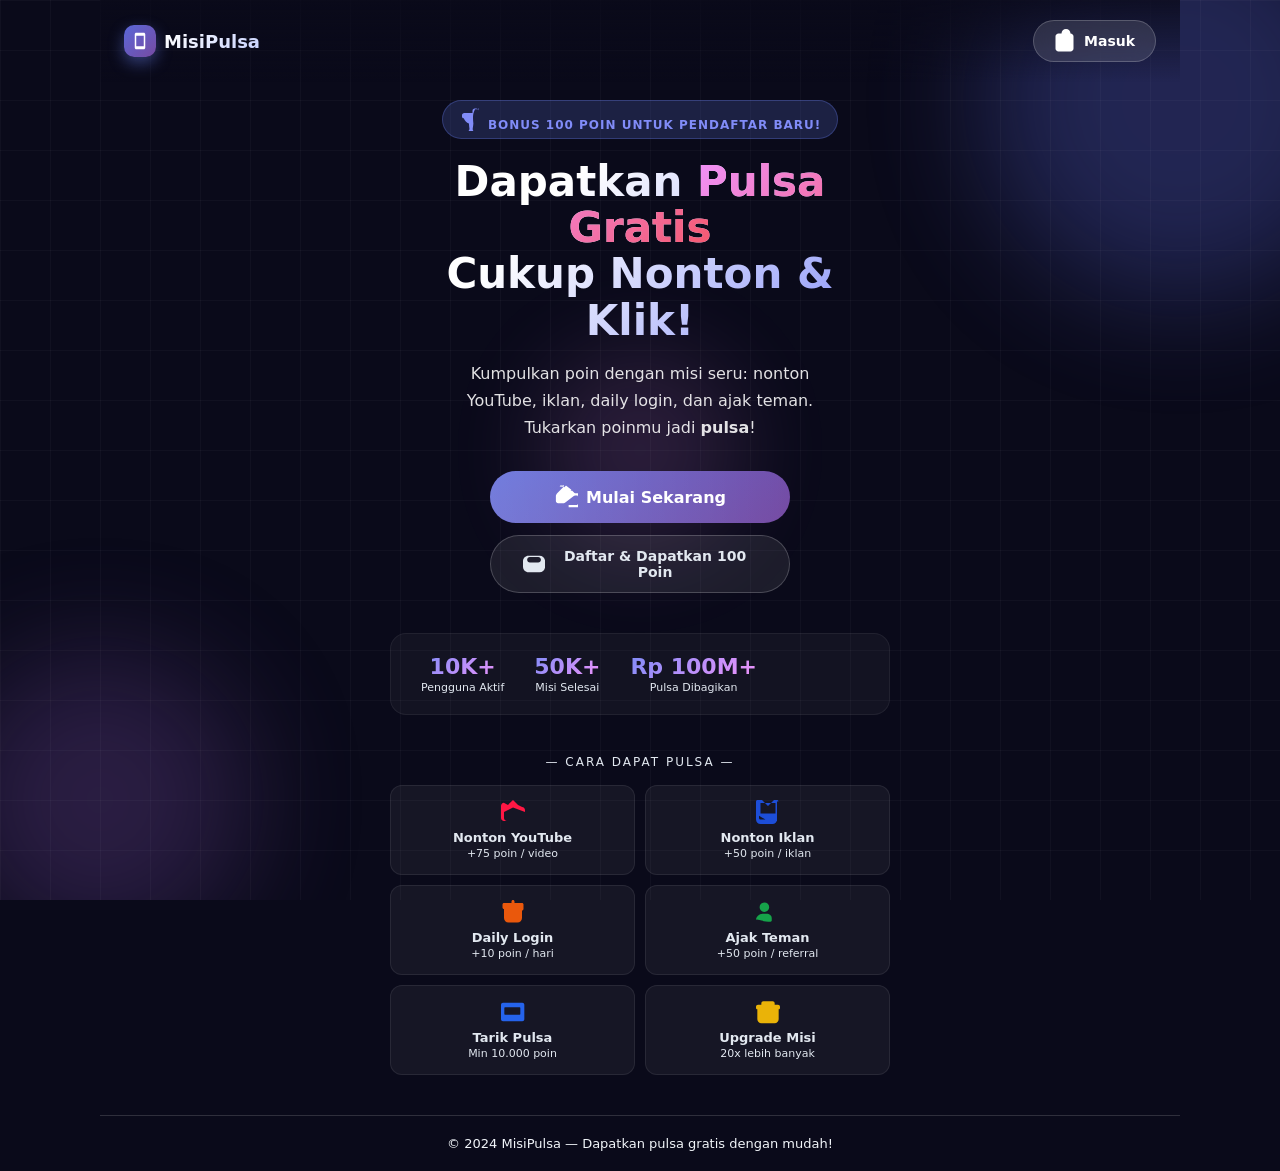
==== commit 9b23e1ed: "Perbaiki kontras footer text untuk accessibility 100 - Footer color dari #e2e8f0 → #f1f5f9 (hampir p" ====
--- a/index.html
+++ b/index.html
@@ -58,7 +58,7 @@
 .feature-item .icon{margin-bottom:6px;display:block}
 .feature-item .name{font-size:13px;font-weight:600;color:#e2e8f0}
 .feature-item .desc{font-size:11px;color:#e2e8f0;margin-top:2px}
-.landing-footer{position:relative;z-index:1;padding:20px 24px;text-align:center;font-size:13px;color:#e2e8f0;border-top:1px solid rgba(255,255,255,.12);background:#0a0a1a}
+.landing-footer{position:relative;z-index:1;padding:20px 24px;text-align:center;font-size:13px;color:#f1f5f9;border-top:1px solid rgba(255,255,255,.15);background:#0a0a1a}
 .toast{position:fixed;top:20px;left:50%;transform:translateX(-50%);background:#333;color:#fff;padding:12px 24px;border-radius:12px;font-size:14px;opacity:0;transition:all .3s;z-index:2000;max-width:90%;text-align:center}
 .toast.show{opacity:1;top:30px}
 .toast.success{background:#2e7d32}
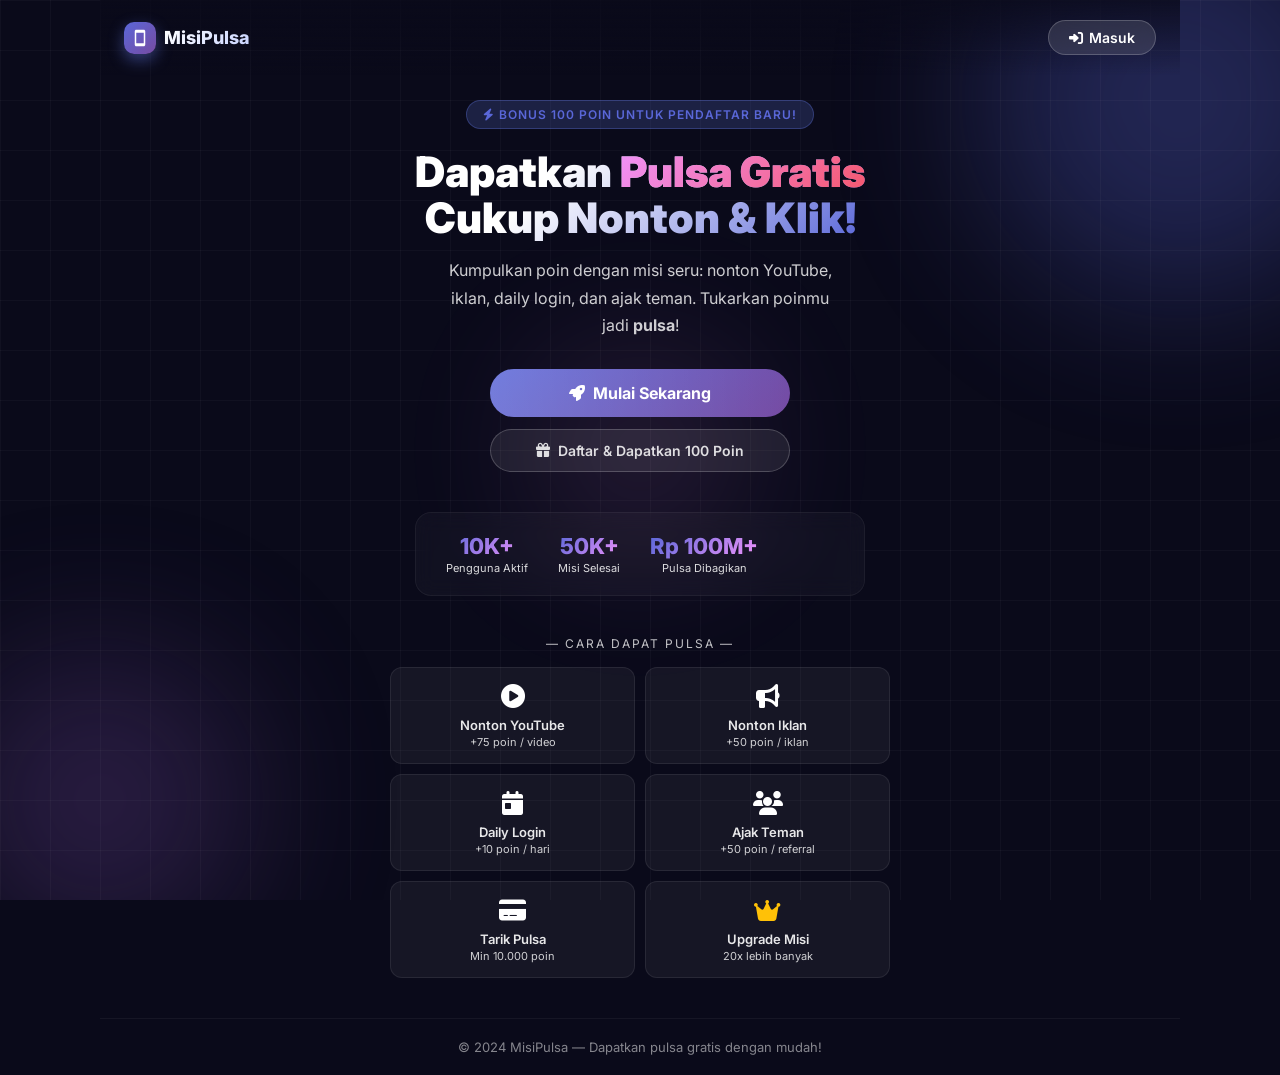
==== commit 51c8f0ca: "Update index.html" ====
--- a/index.html
+++ b/index.html
@@ -1,115 +1,157 @@
 <!DOCTYPE html>
 <html lang="id">
 <head>
-<meta charset="UTF-8">
-<meta name="viewport" content="width=device-width,initial-scale=1">
-<title>MisiPulsa — Dapatkan Pulsa Gratis dengan Nonton Video & Iklan</title>
-<meta name="description" content="Kumpulkan poin gratis dengan nonton video YouTube dan iklan, daily login, serta ajak teman. Tukarkan poinmu jadi pulsa. Daftar sekarang, bonus 100 poin!">
-<meta name="theme-color" content="#5a67d8">
-<link rel="icon" type="image/svg+xml" href="/logo.svg">
-<link rel="apple-touch-icon" href="/logo.svg">
-<meta property="og:title" content="MisiPulsa — Dapatkan Pulsa Gratis dengan Nonton Video & Iklan">
-<meta property="og:description" content="Kumpulkan poin gratis: nonton YouTube, iklan, daily login, dan ajak teman. Tukarkan jadi pulsa.">
-<meta property="og:image" content="/og-image.png">
-<style>
-*,*::before,*::after{margin:0;padding:0;box-sizing:border-box}
-body{font-family:system-ui,-apple-system,BlinkMacSystemFont,'Segoe UI',Roboto,sans-serif;background:#0a0a1a;color:#fff;min-height:100vh;overflow-x:hidden;-webkit-font-smoothing:antialiased}
-.skip-link{position:absolute;top:-100px;left:16px;background:#5a67d8;color:#fff;padding:12px 24px;border-radius:0 0 8px 8px;font-weight:700;font-size:14px;text-decoration:none;z-index:10000;transition:top .2s}
-.skip-link:focus{top:0;outline:3px solid #f093fb;outline-offset:2px}
-a:focus-visible,button:focus-visible,[role="button"]:focus-visible{outline:3px solid #5a67d8;outline-offset:2px;border-radius:4px}
-.landing-page{min-height:100vh;display:flex;flex-direction:column;position:relative;overflow:hidden}
-.bg-effects{position:fixed;inset:0;z-index:0;pointer-events:none;overflow:hidden}
-.orb{position:absolute;border-radius:50%;opacity:.3;will-change:transform;contain:layout style}
-.orb-1{width:400px;height:400px;background:#5a67d8;top:-100px;right:-100px;filter:blur(60px);animation:fO 20s ease-in-out infinite}
-.orb-2{width:300px;height:300px;background:#764ba2;bottom:-50px;left:-50px;filter:blur(60px);animation:fO 20s ease-in-out infinite -7s}
-.orb-3{width:200px;height:200px;background:#f093fb;top:50%;left:50%;transform:translate(-50%,-50%);filter:blur(50px);animation:fO 20s ease-in-out infinite -14s;opacity:.15}
-@keyframes fO{0%,100%{transform:translate(0,0) scale(1)}33%{transform:translate(30px,-30px) scale(1.05)}66%{transform:translate(-20px,20px) scale(.95)}}
-.bg-grid{position:absolute;inset:0;background-image:linear-gradient(rgba(255,255,255,.03) 1px,transparent 1px),linear-gradient(90deg,rgba(255,255,255,.03) 1px,transparent 1px);background-size:50px 50px}
-.landing-content{position:relative;z-index:1;flex:1;display:flex;flex-direction:column;align-items:center;justify-content:center;padding:40px 24px;min-height:100vh}
-.top-bar{position:absolute;top:0;left:0;right:0;padding:20px 24px;display:flex;justify-content:space-between;align-items:center;z-index:10;background:linear-gradient(180deg,rgba(10,10,26,.8),transparent)}
-.logo{display:flex;align-items:center;gap:8px;font-size:18px;font-weight:800;text-decoration:none;color:#fff}
-.logo .icon{width:32px;height:32px;border-radius:10px;display:inline-flex;align-items:center;justify-content:center;background:linear-gradient(135deg,#5a67d8,#764ba2);color:#fff;box-shadow:0 6px 16px rgba(102,126,234,.45)}
-.logo span{background:linear-gradient(135deg,#fff,#c7d2fe);-webkit-background-clip:text;-webkit-text-fill-color:transparent}
-.top-nav-links{display:flex;align-items:center;gap:12px}
-.btn-login-top{padding:8px 20px;background:rgba(255,255,255,.12);border:1px solid rgba(255,255,255,.2);border-radius:25px;color:#fff;font-size:14px;font-weight:600;cursor:pointer;transition:all .3s;backdrop-filter:blur(10px);text-decoration:none;display:inline-flex;align-items:center;gap:6px}
-.btn-login-top:hover{background:rgba(255,255,255,.15);transform:scale(1.05)}
-.hero{text-align:center;max-width:500px;margin:0 auto;padding-top:60px}
-.badge{display:inline-block;background:rgba(102,126,234,.2);border:1px solid rgba(102,126,234,.3);padding:6px 16px;border-radius:20px;font-size:12px;font-weight:600;color:#818cf8;margin-bottom:20px;letter-spacing:1px;text-transform:uppercase;animation:pB 2s ease-in-out infinite}
-@keyframes pB{0%,100%{opacity:1}50%{opacity:.6}}
-.hero h1{font-size:42px;font-weight:900;line-height:1.1;margin-bottom:16px;background:linear-gradient(135deg,#fff 30%,#818cf8);-webkit-background-clip:text;-webkit-text-fill-color:transparent}
-.highlight{background:linear-gradient(135deg,#f093fb,#f5576c);-webkit-background-clip:text;-webkit-text-fill-color:transparent}
-.hero p{font-size:16px;color:rgba(255,255,255,.88);line-height:1.7;max-width:400px;margin:0 auto 30px}
-.hero-buttons{display:flex;flex-direction:column;gap:12px;align-items:center}
-.btn-primary{padding:14px 48px;background:linear-gradient(135deg,#5a67d8,#764ba2);border:none;border-radius:50px;color:#fff;font-size:16px;font-weight:700;cursor:pointer;transition:all .3s;width:100%;max-width:300px;position:relative;overflow:hidden;text-decoration:none;display:inline-flex;align-items:center;justify-content:center;gap:8px}
-.btn-primary::before{content:'';position:absolute;top:0;left:-100%;right:0;bottom:0;background:linear-gradient(90deg,transparent,rgba(255,255,255,.15),transparent);transition:.5s}
-.btn-primary:hover::before{left:100%}
-.btn-primary:hover{transform:translateY(-2px);box-shadow:0 10px 40px rgba(102,126,234,.4)}
-.btn-secondary{padding:12px 32px;background:rgba(255,255,255,.08);border:1px solid rgba(255,255,255,.2);border-radius:50px;color:#e2e8f0;font-size:14px;font-weight:600;cursor:pointer;transition:all .3s;width:100%;max-width:300px;text-decoration:none;display:inline-flex;align-items:center;justify-content:center;gap:8px}
-.btn-secondary:hover{background:rgba(255,255,255,.12);color:#fff}
-.stats{display:flex;gap:30px;margin-top:40px;padding:20px 30px;background:rgba(255,255,255,.04);border-radius:16px;border:1px solid rgba(255,255,255,.06)}
-.stat{text-align:center}
-.stat .number{font-size:22px;font-weight:800;background:linear-gradient(135deg,#818cf8,#f093fb);-webkit-background-clip:text;-webkit-text-fill-color:transparent}
-.stat .label{font-size:11px;color:#e2e8f0;margin-top:2px}
-.features-section{width:100%;max-width:500px;margin-top:40px;content-visibility:auto;contain-intrinsic-size:auto 420px}
-.section-label{text-align:center;font-size:12px;text-transform:uppercase;letter-spacing:2px;color:#e2e8f0;margin-bottom:16px}
-.features-grid{display:grid;grid-template-columns:1fr 1fr;gap:10px}
-.feature-item{background:rgba(255,255,255,.05);border:1px solid rgba(255,255,255,.08);border-radius:12px;padding:14px 12px;text-align:center;transition:all .3s;cursor:default}
-.feature-item:hover{background:rgba(255,255,255,.06);transform:translateY(-2px)}
-.feature-item .icon{margin-bottom:6px;display:block}
-.feature-item .name{font-size:13px;font-weight:600;color:#e2e8f0}
-.feature-item .desc{font-size:11px;color:#e2e8f0;margin-top:2px}
-.landing-footer{position:relative;z-index:1;padding:20px 24px;text-align:center;font-size:13px;color:#f1f5f9;border-top:1px solid rgba(255,255,255,.15);background:#0a0a1a}
-.toast{position:fixed;top:20px;left:50%;transform:translateX(-50%);background:#333;color:#fff;padding:12px 24px;border-radius:12px;font-size:14px;opacity:0;transition:all .3s;z-index:2000;max-width:90%;text-align:center}
-.toast.show{opacity:1;top:30px}
-.toast.success{background:#2e7d32}
-.toast.error{background:#c62828}
-.logo-svg{width:18px;height:18px;fill:currentColor;display:block;flex-shrink:0}
-.icon-svg{width:24px;height:24px;fill:currentColor;display:inline-block;vertical-align:middle}
-@media(min-width:768px){.top-bar{max-width:1080px;margin:0 auto}.landing-footer{max-width:1080px;margin:0 auto;width:100%}}
-@media(prefers-reduced-motion:reduce){.orb,.badge{animation:none!important}.btn-primary::before{transition:none}}@media(max-width:768px){.orb{filter:none;opacity:.15;width:200px!important;height:200px!important}.orb-1{background:#5a67d8}.orb-2{background:#764ba2}.orb-3{background:#f093fb}.bg-grid{display:none}.hero h1{font-size:28px}.stats{gap:12px;padding:14px 16px;background:none;border:none}.stat .number{font-size:16px}.btn-login-top{backdrop-filter:none}.features-section{content-visibility:hidden;margin-top:20px}.landing-footer{padding:14px 24px}.top-bar{padding:14px 16px;background:rgba(10,10,26,.95)}}
-</style>
+    <meta charset="UTF-8">
+    <meta name="viewport" content="width=device-width, initial-scale=1.0">
+    <title>MisiPulsa — Dapatkan Pulsa Gratis dengan Nonton Video &amp; Iklan</title>
+    <meta name="description" content="Kumpulkan poin gratis dengan nonton video YouTube dan iklan, daily login, serta ajak teman. Tukarkan poinmu jadi pulsa. Daftar sekarang, bonus 100 poin!">
+    <meta name="keywords" content="pulsa gratis, misi pulsa, dapat pulsa, nonton video dapat pulsa, poin gratis, isi pulsa gratis">
+    <meta name="robots" content="index, follow">
+    <meta name="author" content="MisiPulsa">
+    <meta name="theme-color" content="#5a67d8">
+    <meta name="color-scheme" content="dark">
+    <link rel="canonical" href="/">
+
+    <link rel="icon" type="image/svg+xml" href="/logo.svg">
+    <link rel="apple-touch-icon" href="/logo.svg">
+
+    <meta property="og:type" content="website">
+    <meta property="og:site_name" content="MisiPulsa">
+    <meta property="og:locale" content="id_ID">
+    <meta property="og:title" content="MisiPulsa — Dapatkan Pulsa Gratis dengan Nonton Video &amp; Iklan">
+    <meta property="og:description" content="Kumpulkan poin gratis: nonton YouTube, iklan, daily login, dan ajak teman. Tukarkan jadi pulsa. Bonus 100 poin untuk pendaftar baru!">
+    <meta property="og:url" content="/">
+    <meta property="og:image" content="/og-image.png">
+    <meta property="og:image:width" content="1200">
+    <meta property="og:image:height" content="630">
+    <meta property="og:image:alt" content="MisiPulsa — Dapatkan Pulsa Gratis">
+
+    <meta name="twitter:card" content="summary_large_image">
+    <meta name="twitter:title" content="MisiPulsa — Dapatkan Pulsa Gratis dengan Nonton Video &amp; Iklan">
+    <meta name="twitter:description" content="Kumpulkan poin gratis: nonton YouTube, iklan, daily login, dan ajak teman. Tukarkan jadi pulsa. Bonus 100 poin!">
+    <meta name="twitter:image" content="/og-image.png">
+
+    <script type="application/ld+json">
+    {
+        "@context": "https://schema.org",
+        "@type": "WebSite",
+        "name": "MisiPulsa",
+        "description": "Dapatkan pulsa gratis dengan kumpulkan poin dari nonton video & iklan.",
+        "url": "/",
+        "inLanguage": "id-ID",
+        "potentialAction": {
+            "@type": "SearchAction",
+            "target": "/?q={search_term_string}",
+            "query-input": "required name=search_term_string"
+        }
+    }
+    </script>
+
+    <link rel="preconnect" href="https://fonts.googleapis.com">
+    <link rel="preconnect" href="https://fonts.gstatic.com" crossorigin>
+    <link rel="preconnect" href="https://cdnjs.cloudflare.com" crossorigin>
+    <link rel="dns-prefetch" href="https://cdnjs.cloudflare.com">
+
+    <link rel="stylesheet" href="https://fonts.googleapis.com/css2?family=Inter:wght@400;500;600;700;800;900&display=swap">
+    <link rel="stylesheet" href="style.css">
+    <link rel="stylesheet" href="https://cdnjs.cloudflare.com/ajax/libs/font-awesome/6.4.0/css/all.min.css" media="print" onload="this.media='all'" integrity="sha384-iw3OoTErCYJJB9mCa8LNS2hbsQ7M3C0EpIsO/H5+EGAkPGc6rk+V8i04oW/K5xq0" crossorigin="anonymous">
+    <noscript><link rel="stylesheet" href="https://cdnjs.cloudflare.com/ajax/libs/font-awesome/6.4.0/css/all.min.css"></noscript>
 </head>
 <body>
-<a href="#mainContent" class="skip-link">Langsung ke konten utama</a>
-<div id="toast" class="toast" role="status" aria-live="polite"></div>
-<main class="landing-page" id="landingPage">
-<div class="bg-effects" aria-hidden="true"><div class="orb orb-1"></div><div class="orb orb-2"></div><div class="orb orb-3"></div><div class="bg-grid"></div></div>
-<header class="top-bar" role="banner">
-<a href="/" class="logo" aria-label="MisiPulsa — Beranda"><span class="icon" aria-hidden="true"><svg class="logo-svg" viewBox="0 0 24 24" fill="currentColor"><path d="M17 1.01L7 1c-1.1 0-2 .9-2 2v18c0 1.1.9 2 2 2h10c1.1 0 2-.9 2-2V3c0-1.1-.9-1.99-2-1.99zM17 19H7V5h10v14z"/></svg></span><span>MisiPulsa</span></a>
-<nav class="top-nav-links" aria-label="Navigasi utama">
-<a href="/dashboard" id="navDashboardBtn" class="btn-login-top" style="display:none" aria-label="Buka Dashboard"><svg class="icon-svg" viewBox="0 0 576 512" width="14" height="14" aria-hidden="true"><path fill="currentColor" d="M512 32H64C28.7 32 0 60.7 0 96v320c0 35.3 28.7 64 64 64h448c35.3 0 64-28.7 64-64V96c0-35.3-28.7-64-64-64zM288 416c-35.3 0-64-28.7-64-64s28.7-64 64-64 64 28.7 64 64-28.7 64-64 64z"/></svg> Dashboard</a>
-<a href="/login" id="navLoginBtn" class="btn-login-top" aria-label="Masuk ke akun"><svg class="icon-svg" viewBox="0 0 512 512" width="14" height="14" aria-hidden="true"><path fill="currentColor" d="M352 96c35.3 0 64 28.7 64 64v256c0 35.3-28.7 64-64 64H96c-35.3 0-64-28.7-64-64V160c0-35.3 28.7-64 64-64h64V96c0-53 43-96 96-96s96 43 96 96h-64z"/></svg> Masuk</a>
-</nav>
-</header>
-<div class="landing-content" id="mainContent">
-<div class="hero">
-<div class="badge" aria-label="Promosi: bonus 100 poin untuk pendaftar baru"><svg class="icon-svg" viewBox="0 0 384 512" width="12" height="12" style="vertical-align:-2px" aria-hidden="true"><path fill="#818cf8" d="M272 32c-26.5 0-48 21.5-48 48v48H48c-26.5 0-48 21.5-48 48v32c0 17.7 14.3 32 32 32h6.4c18.6 55.3 58.5 98.6 108.8 111.1 6.3 75.5 14.7 125.4 14.7 125.4s-19.3 16.8-19.3 39.5c0 24.5 19.9 44.4 44.4 44.4h16c24.5 0 44.4-19.9 44.4-44.4 0 0-19.3-16.8-19.3-39.5s8.4-49.9 14.7-125.4C218.1 144.6 258 101.3 276.6 46H320c17.7 0 32-14.3 32-32V80c0-26.5-21.5-48-48-48h-256z"/></svg> Bonus 100 Poin untuk Pendaftar Baru!</div>
-<h1>Dapatkan <span class="highlight">Pulsa Gratis</span><br>Cukup Nonton & Klik!</h1>
-<p>Kumpulkan poin dengan misi seru: nonton YouTube, iklan, daily login, dan ajak teman. Tukarkan poinmu jadi <strong>pulsa</strong>!</p>
-<div class="hero-buttons" role="group" aria-label="Aksi utama">
-<a href="/register" class="btn-primary" aria-label="Daftar sekarang"><svg class="icon-svg" viewBox="0 0 512 512" width="16" height="16" aria-hidden="true"><path fill="currentColor" d="M398 164l-42-42c-6-6-16-6-22 0l-28 28 84 84 28-28c6-6 6-15.9 0-22zM200 42L68 174c-18 18-28 42-28 67v101c0 26 21 47 47 47h101c25 0 49-10 67-28L442 218c12-12 12-31 0-43l-42-42c-12-12-31-12-43 0l-21 21v-8l28-28c6-6 6-16 0-22L268 22c-6-6-16-6-22 0l-28 28-18-18V24c0-8-6-14-14-14h-48c-8 0-14 6-14 14v6L200 36c12-12 12-31 0-43L186-55"/><path fill="currentColor" d="M512 472H312v-48h176c13.3 0 24-10.7 24-24V248c0-13.3-10.7-24-24-24H312v-48h200c40 0 72 32 72 72v176c0 40-32 72-72 72z"/></svg> Mulai Sekarang</a>
-<a href="/login" class="btn-secondary" aria-label="Daftar & Dapatkan 100 Poin"><svg class="icon-svg" viewBox="0 0 512 512" width="14" height="14" aria-hidden="true"><path fill="currentColor" d="M352 96c35.3 0 64 28.7 64 64s-28.7 64-64 64H160c-35.3 0-64-28.7-64-64s28.7-64 64-64h192zM512 192c0-70.7-57.3-128-128-128H128C57.3 64 0 121.3 0 192v128c0 70.7 57.3 128 128 128h256c70.7 0 128-57.3 128-128V192z"/></svg> Daftar & Dapatkan 100 Poin</a>
-</div>
-<div class="stats" role="list" aria-label="Statistik pengguna">
-<div class="stat" role="listitem"><div class="number">10K+</div><div class="label">Pengguna Aktif</div></div>
-<div class="stat" role="listitem"><div class="number">50K+</div><div class="label">Misi Selesai</div></div>
-<div class="stat" role="listitem"><div class="number">Rp 100M+</div><div class="label">Pulsa Dibagikan</div></div>
-</div>
-</div>
-<section class="features-section" aria-labelledby="featuresHeading">
-<div class="section-label" id="featuresHeading">— Cara Dapat Pulsa —</div>
-<div class="features-grid">
-<div class="feature-item" role="listitem"><span class="icon" aria-hidden="true"><svg class="icon-svg" viewBox="0 0 512 512" width="28" height="28"><path fill="#ff1744" d="M0 125C0 91.9 26.9 65 60.6 60.6l88 44L256 0l107.4 104.6 88 44C485.1 153.1 512 180 512 213.8V384c0 35.3-28.7 64-64 64H64c-35.3 0-64-28.7-64-64V125zM64 256v128c0 35.3 28.7 64 64 64H448c35.3 0 64-28.7 64-64V256L256 160 64 256z"/></svg></span><div class="name">Nonton YouTube</div><div class="desc">+75 poin / video</div></div>
-<div class="feature-item" role="listitem"><span class="icon" aria-hidden="true"><svg class="icon-svg" viewBox="0 0 512 512" width="28" height="28"><path fill="#1d4ed8" d="M480 32c0-17.7-14.3-32-32-32L384 0 256 128 128 0 64 0 32 0C14.3 0 0 14.3 0 32V416c0 53 43 96 96 96h256c53 0 96-43 96-96V32zM256 416L96 416c-17.7 0-32-14.3-32-32V336L256 448l192 0V384c0 17.7-14.3 32-32 32H256zM416 288H96V64H416V288z"/></svg></span><div class="name">Nonton Iklan</div><div class="desc">+50 poin / iklan</div></div>
-<div class="feature-item" role="listitem"><span class="icon" aria-hidden="true"><svg class="icon-svg" viewBox="0 0 448 512" width="28" height="28"><path fill="#ea580c" d="M224 0c-17.7 0-32 14.3-32 32v32H32C14.3 64 0 78.3 0 96v64c0 17.7 14.3 32 32 32v192c0 53 43 96 96 96h192c53 0 96-43 96-96V224c17.7 0 32-14.3 32-32V96c0-17.7-14.3-32-32-32H256V32c0-17.7-14.3-32-32-32z"/></svg></span><div class="name">Daily Login</div><div class="desc">+10 poin / hari</div></div>
-<div class="feature-item" role="listitem"><span class="icon" aria-hidden="true"><svg class="icon-svg" viewBox="0 0 640 512" width="28" height="28"><path fill="#16a34a" d="M96 128a128 128 0 1 1 256 0A128 128 0 1 1 96 128zM0 482.3C0 383.8 79.8 304 178.3 304h91.4C368.2 304 420 355.8 420 417.7v64.6c0 17-14 31-31.2 31.1C115.4 513.7 0 402.5 0 482.3z"/></svg></span><div class="name">Ajak Teman</div><div class="desc">+50 poin / referral</div></div>
-<div class="feature-item" role="listitem"><span class="icon" aria-hidden="true"><svg class="icon-svg" viewBox="0 0 576 512" width="28" height="28"><path fill="#2563eb" d="M512 32H48C21.5 32 0 53.5 0 80v352c0 26.5 21.5 48 48 48h464c26.5 0 48-21.5 48-48V80c0-26.5-21.5-48-48-48zm-48 272c0 8.8-7.2 16-16 16H96c-8.8 0-16-7.2-16-16V160c0-8.8 7.2-16 16-16h352c8.8 0 16 7.2 16 16v144z"/></svg></span><div class="name">Tarik Pulsa</div><div class="desc">Min 10.000 poin</div></div>
-<div class="feature-item" role="listitem"><span class="icon" aria-hidden="true"><svg class="icon-svg" viewBox="0 0 576 512" width="28" height="28"><path fill="#eab308" d="M400 0H176c-26.5 0-48 21.5-48 48v32H48C21.5 80 0 101.5 0 128v32c0 17.7 14.3 32 32 32v240c0 53 43 96 96 96H448c53 0 96-43 96-96V192c17.7 0 32-14.3 32-32V128c0-26.5-21.5-48-48-48H448V48c0-26.5-21.5-48-48-48z"/></svg></span><div class="name">Upgrade Misi</div><div class="desc">20x lebih banyak</div></div>
-</div>
-</section>
-</div>
-<footer class="landing-footer" role="contentinfo">© 2024 MisiPulsa — Dapatkan pulsa gratis dengan mudah!</footer>
-</main>
-<script defer>var d=document.getElementById('navDashboardBtn'),m=document.getElementById('navLoginBtn');if(d&&m){var u;try{u=JSON.parse(localStorage.getItem('mp_currentUser')||'null')}catch(e){}var l=u&&u.id&&u.name;d.style.display=l?'':'none';m.style.display=l?'none':''}</script>
+    <div id="toast" class="toast"></div>
+    
+    <main class="landing-page" id="landingPage">
+        <div class="bg-effects">
+            <div class="orb orb-1"></div>
+            <div class="orb orb-2"></div>
+            <div class="orb orb-3"></div>
+            <div class="grid"></div>
+        </div>
+        
+        <div class="top-bar">
+            <a href="/" class="logo">
+                <span class="icon"><svg class="logo-svg" viewBox="0 0 24 24" fill="currentColor" aria-hidden="true"><path d="M17 1.01L7 1c-1.1 0-2 .9-2 2v18c0 1.1.9 2 2 2h10c1.1 0 2-.9 2-2V3c0-1.1-.9-1.99-2-1.99zM17 19H7V5h10v14z"/></svg></span>
+                <span>MisiPulsa</span>
+            </a>
+            <div class="top-nav-links">
+                <a href="/dashboard" id="navDashboardBtn" class="btn-login-top" style="display:none; background: rgba(102, 126, 234, 0.2); border-color: rgba(102, 126, 234, 0.4);">
+                    <i class="fas fa-home"></i> Dashboard
+                </a>
+                <a href="/login" id="navLoginBtn" class="btn-login-top">
+                    <i class="fas fa-sign-in-alt"></i> Masuk
+                </a>
+            </div>
+        </div>
+        
+        <div class="landing-content">
+            <div class="hero">
+                <div class="badge"><i class="fas fa-bolt"></i> Bonus 100 Poin untuk Pendaftar Baru!</div>
+                <h1>Dapatkan <span class="highlight">Pulsa Gratis</span><br>Cukup Nonton &amp; Klik!</h1>
+                <p>Kumpulkan poin dengan misi seru: nonton YouTube, iklan, daily login, dan ajak teman. Tukarkan poinmu jadi <strong>pulsa</strong>!</p>
+                <div class="hero-buttons">
+                    <a href="/register" class="btn-primary"><i class="fas fa-rocket"></i> Mulai Sekarang</a>
+                    <a href="/login" class="btn-secondary"><i class="fas fa-gift"></i> Daftar &amp; Dapatkan 100 Poin</a>
+                </div>
+                <div class="stats">
+                    <div class="stat"><div class="number">10K+</div><div class="label">Pengguna Aktif</div></div>
+                    <div class="stat"><div class="number">50K+</div><div class="label">Misi Selesai</div></div>
+                    <div class="stat"><div class="number">Rp 100M+</div><div class="label">Pulsa Dibagikan</div></div>
+                </div>
+            </div>
+            
+            <div class="features-section">
+                <div class="section-label">— Cara Dapat Pulsa —</div>
+                <div class="features-grid">
+                    <div class="feature-item"><span class="icon"><i class="fas fa-circle-play"></i></span><div class="name">Nonton YouTube</div><div class="desc">+75 poin / video</div></div>
+                    <div class="feature-item"><span class="icon"><i class="fas fa-bullhorn"></i></span><div class="name">Nonton Iklan</div><div class="desc">+50 poin / iklan</div></div>
+                    <div class="feature-item"><span class="icon"><i class="fas fa-calendar-day"></i></span><div class="name">Daily Login</div><div class="desc">+10 poin / hari</div></div>
+                    <div class="feature-item"><span class="icon"><i class="fas fa-users"></i></span><div class="name">Ajak Teman</div><div class="desc">+50 poin / referral</div></div>
+                    <div class="feature-item"><span class="icon"><i class="fas fa-credit-card"></i></span><div class="name">Tarik Pulsa</div><div class="desc">Min 10.000 poin</div></div>
+                    <div class="feature-item"><span class="icon"><i class="fas fa-crown" style="color:#ffc107;"></i></span><div class="name">Upgrade Misi</div><div class="desc">20x lebih banyak</div></div>
+                </div>
+            </div>
+        </div>
+        
+        <div class="landing-footer">
+            © 2024 MisiPulsa — Dapatkan pulsa gratis dengan mudah!
+        </div>
+    </main>
+
+    <link rel="prefetch" href="/dashboard">
+    <script>
+        (function () {
+            var abs = function (sel, attr) {
+                var els = document.querySelectorAll(sel);
+                for (var i = 0; i < els.length; i++) {
+                    var v = els[i].getAttribute(attr);
+                    if (v && v.indexOf('http') !== 0) els[i].setAttribute(attr, window.location.origin + v);
+                }
+            };
+            abs('link[rel="canonical"]', 'href');
+            abs('meta[property="og:url"]', 'content');
+            abs('meta[property="og:image"]', 'content');
+            abs('meta[property="og:image:secure_url"]', 'content');
+            abs('meta[name="twitter:image"]', 'content');
+
+            function syncTopNav() {
+                var dash = document.getElementById('navDashboardBtn');
+                var masuk = document.getElementById('navLoginBtn');
+                if (!dash || !masuk) return;
+                var loggedIn = false;
+                try {
+                    var u = JSON.parse(localStorage.getItem('mp_currentUser') || 'null');
+                    loggedIn = !!(u && u.id && u.name);
+                } catch (e) {}
+                dash.style.display = loggedIn ? '' : 'none';
+                masuk.style.display = loggedIn ? 'none' : '';
+            }
+            window.misipulsaSessionReady = syncTopNav;
+            if (document.readyState === 'loading') {
+                document.addEventListener('DOMContentLoaded', syncTopNav);
+            } else {
+                syncTopNav();
+            }
+        })();
+    </script>
 </body>
 </html>
--- a/style.css
+++ b/style.css
@@ -0,0 +1,1236 @@
+/* ============ RESET & BASE ============ */
+* {
+    margin: 0;
+    padding: 0;
+    box-sizing: border-box;
+}
+
+body {
+    font-family: 'Inter', -apple-system, BlinkMacSystemFont, sans-serif;
+    background: #0a0a1a;
+    color: white;
+    min-height: 100vh;
+    overflow-x: hidden;
+}
+
+/* Skip link untuk aksesibilitas */
+.skip-link {
+    position: absolute;
+    top: -100px;
+    left: 16px;
+    background: #5a67d8;
+    color: white;
+    padding: 12px 24px;
+    border-radius: 0 0 8px 8px;
+    font-weight: 700;
+    font-size: 14px;
+    text-decoration: none;
+    z-index: 10000;
+    transition: top 0.2s;
+}
+.skip-link:focus {
+    top: 0;
+    outline: 3px solid #f093fb;
+    outline-offset: 2px;
+}
+
+/* Focus visible untuk semua link & button */
+a:focus-visible, button:focus-visible, [role="button"]:focus-visible {
+    outline: 3px solid #5a67d8;
+    outline-offset: 2px;
+    border-radius: 4px;
+}
+
+/* ============ LANDING PAGE ============ */
+.landing-page {
+    min-height: 100vh;
+    display: flex;
+    flex-direction: column;
+    position: relative;
+    overflow: hidden;
+}
+
+.bg-effects {
+    position: fixed;
+    top: 0;
+    left: 0;
+    right: 0;
+    bottom: 0;
+    z-index: 0;
+    pointer-events: none;
+    overflow: hidden;
+}
+
+.bg-effects .orb {
+    position: absolute;
+    border-radius: 50%;
+    filter: blur(80px);
+    opacity: 0.3;
+    animation: floatOrb 20s ease-in-out infinite;
+    will-change: transform;
+    contain: layout style;
+}
+
+.bg-effects .orb-1 {
+    width: 400px;
+    height: 400px;
+    background: #5a67d8;
+    top: -100px;
+    right: -100px;
+    animation-delay: 0s;
+}
+
+.bg-effects .orb-2 {
+    width: 300px;
+    height: 300px;
+    background: #764ba2;
+    bottom: -50px;
+    left: -50px;
+    animation-delay: -7s;
+}
+
+.bg-effects .orb-3 {
+    width: 200px;
+    height: 200px;
+    background: #f093fb;
+    top: 50%;
+    left: 50%;
+    transform: translate(-50%, -50%);
+    animation-delay: -14s;
+    opacity: 0.15;
+}
+
+@keyframes floatOrb {
+    0%, 100% { transform: translate(0, 0) scale(1); }
+    33% { transform: translate(30px, -30px) scale(1.05); }
+    66% { transform: translate(-20px, 20px) scale(0.95); }
+}
+
+.bg-effects .grid {
+    position: absolute;
+    top: 0;
+    left: 0;
+    right: 0;
+    bottom: 0;
+    background-image: 
+        linear-gradient(rgba(255,255,255,0.03) 1px, transparent 1px),
+        linear-gradient(90deg, rgba(255,255,255,0.03) 1px, transparent 1px);
+    background-size: 50px 50px;
+}
+
+.landing-content {
+    position: relative;
+    z-index: 1;
+    flex: 1;
+    display: flex;
+    flex-direction: column;
+    align-items: center;
+    justify-content: center;
+    padding: 40px 24px;
+    min-height: 100vh;
+}
+
+.top-bar {
+    position: absolute;
+    top: 0;
+    left: 0;
+    right: 0;
+    padding: 20px 24px;
+    display: flex;
+    justify-content: space-between;
+    align-items: center;
+    z-index: 10;
+    background: linear-gradient(180deg, rgba(10,10,26,0.8) 0%, transparent 100%);
+}
+
+.top-bar .logo {
+    display: flex;
+    align-items: center;
+    gap: 8px;
+    font-size: 18px;
+    font-weight: 800;
+    text-decoration: none;
+    color: white;
+}
+
+/* Logo sama dengan dashboard: chip gradasi + teks putih gradasi */
+.top-bar .logo .icon {
+    width: 32px;
+    height: 32px;
+    border-radius: 10px;
+    display: inline-flex;
+    align-items: center;
+    justify-content: center;
+    font-size: 16px;
+    background: linear-gradient(135deg, #5a67d8, #764ba2);
+    color: #fff;
+    box-shadow: 0 6px 16px rgba(102, 126, 234, 0.45);
+}
+.top-bar .logo span {
+    background: linear-gradient(135deg, #ffffff, #c7d2fe);
+    -webkit-background-clip: text;
+    -webkit-text-fill-color: transparent;
+}
+
+.top-bar .top-nav-links {
+    display: flex;
+    align-items: center;
+    gap: 12px;
+}
+
+.top-bar .btn-login-top {
+    padding: 8px 20px;
+    background: rgba(255,255,255,0.12);
+    border: 1px solid rgba(255,255,255,0.20);
+    border-radius: 25px;
+    color: white;
+    font-size: 14px;
+    font-weight: 600;
+    cursor: pointer;
+    transition: all 0.3s;
+    backdrop-filter: blur(10px);
+    text-decoration: none;
+    display: inline-flex;
+    align-items: center;
+    gap: 6px;
+}
+
+.top-bar .btn-login-top:hover {
+    background: rgba(255,255,255,0.15);
+    transform: scale(1.05);
+}
+
+.hero {
+    text-align: center;
+    max-width: 500px;
+    margin: 0 auto;
+    padding-top: 60px;
+}
+
+.hero .badge {
+    display: inline-block;
+    background: rgba(102, 126, 234, 0.2);
+    border: 1px solid rgba(102, 126, 234, 0.3);
+    padding: 6px 16px;
+    border-radius: 20px;
+    font-size: 12px;
+    font-weight: 600;
+    color: #5a67d8;
+    margin-bottom: 20px;
+    letter-spacing: 1px;
+    text-transform: uppercase;
+    animation: pulseBadge 2s ease-in-out infinite;
+}
+
+@keyframes pulseBadge {
+    0%, 100% { opacity: 1; }
+    50% { opacity: 0.6; }
+}
+
+.hero h1 {
+    font-size: 42px;
+    font-weight: 900;
+    line-height: 1.1;
+    margin-bottom: 16px;
+    background: linear-gradient(135deg, #ffffff 30%, #5a67d8 100%);
+    -webkit-background-clip: text;
+    -webkit-text-fill-color: transparent;
+}
+
+.hero h1 .highlight {
+    background: linear-gradient(135deg, #f093fb, #f5576c);
+    -webkit-background-clip: text;
+    -webkit-text-fill-color: transparent;
+}
+
+.hero p {
+    font-size: 16px;
+    color: rgba(255,255,255,0.80);
+    line-height: 1.7;
+    max-width: 400px;
+    margin: 0 auto 30px;
+}
+
+.hero-buttons {
+    display: flex;
+    flex-direction: column;
+    gap: 12px;
+    align-items: center;
+}
+
+.btn-primary {
+    padding: 14px 48px;
+    background: linear-gradient(135deg, #5a67d8, #764ba2);
+    border: none;
+    border-radius: 50px;
+    color: white;
+    font-size: 16px;
+    font-weight: 700;
+    cursor: pointer;
+    transition: all 0.3s;
+    width: 100%;
+    max-width: 300px;
+    position: relative;
+    overflow: hidden;
+    text-decoration: none;
+    display: inline-flex;
+    align-items: center;
+    justify-content: center;
+    gap: 8px;
+}
+
+.btn-primary::before {
+    content: '';
+    position: absolute;
+    top: 0;
+    left: -100%;
+    right: 0;
+    bottom: 0;
+    background: linear-gradient(90deg, transparent, rgba(255,255,255,0.15), transparent);
+    transition: 0.5s;
+}
+
+.btn-primary:hover::before { left: 100%; }
+.btn-primary:hover {
+    transform: translateY(-2px);
+    box-shadow: 0 10px 40px rgba(102, 126, 234, 0.4);
+}
+
+.btn-secondary {
+    padding: 12px 32px;
+    background: rgba(255,255,255,0.08);
+    border: 1px solid rgba(255,255,255,0.2);
+    border-radius: 50px;
+    color: rgba(255,255,255,0.85);
+    font-size: 14px;
+    font-weight: 600;
+    cursor: pointer;
+    transition: all 0.3s;
+    width: 100%;
+    max-width: 300px;
+    text-decoration: none;
+    display: inline-flex;
+    align-items: center;
+    justify-content: center;
+    gap: 8px;
+}
+
+.btn-secondary:hover {
+    background: rgba(255,255,255,0.1);
+    color: white;
+}
+
+.stats {
+    display: flex;
+    gap: 30px;
+    margin-top: 40px;
+    padding: 20px 30px;
+    background: rgba(255,255,255,0.03);
+    border-radius: 16px;
+    border: 1px solid rgba(255,255,255,0.05);
+    backdrop-filter: blur(10px);
+}
+
+.stats .stat { text-align: center; }
+.stats .stat .number {
+    font-size: 22px;
+    font-weight: 800;
+    background: linear-gradient(135deg, #5a67d8, #f093fb);
+    -webkit-background-clip: text;
+    -webkit-text-fill-color: transparent;
+}
+.stats .stat .label {
+    font-size: 11px;
+    color: rgba(255,255,255,0.85);
+    margin-top: 2px;
+}
+
+.features-section {
+    width: 100%;
+    max-width: 500px;
+    margin-top: 40px;
+    /* Render di bawah layar ditunda sampai mendekati viewport (hemat kerja utama) */
+    content-visibility: auto;
+    contain-intrinsic-size: auto 420px;
+}
+
+.features-section .section-label {
+    text-align: center;
+    font-size: 12px;
+    text-transform: uppercase;
+    letter-spacing: 2px;
+    color: rgba(255,255,255,0.75);
+    margin-bottom: 16px;
+}
+
+.features-grid {
+    display: grid;
+    grid-template-columns: 1fr 1fr;
+    gap: 10px;
+}
+
+.feature-item {
+    background: rgba(255,255,255,0.05);
+    border: 1px solid rgba(255,255,255,0.08);
+    border-radius: 12px;
+    padding: 14px 12px;
+    text-align: center;
+    transition: all 0.3s;
+    cursor: default;
+}
+
+.feature-item:hover {
+    background: rgba(255,255,255,0.06);
+    transform: translateY(-2px);
+}
+
+.feature-item .icon { font-size: 24px; margin-bottom: 6px; display: block; }
+.feature-item .name { font-size: 13px; font-weight: 600; color: rgba(255,255,255,0.90); }
+.feature-item .desc { font-size: 11px; color: rgba(255,255,255,0.80); margin-top: 2px; }
+
+.landing-footer {
+    position: relative;
+    z-index: 1;
+    padding: 20px 24px;
+    text-align: center;
+    font-size: 13px;
+    color: rgba(255,255,255,0.50);
+    border-top: 1px solid rgba(255,255,255,0.05);
+}
+
+.landing-footer a { color: rgba(255,255,255,0.75); text-decoration: none; }
+.landing-footer a:hover { color: rgba(255,255,255,0.5); }
+
+/* ============ LOGIN & AUTH MODAL & PAGES ============ */
+.login-modal, .auth-container {
+    position: fixed;
+    top: 0;
+    left: 0;
+    right: 0;
+    bottom: 0;
+    background: rgba(0,0,0,0.7);
+    backdrop-filter: blur(20px);
+    z-index: 1000;
+    display: none;
+    justify-content: center;
+    align-items: center;
+    padding: 20px;
+    animation: modalFade 0.3s ease;
+}
+
+.login-modal.show, .auth-page-body .auth-container { display: flex; }
+
+.auth-page-body {
+    background: #0a0a1a;
+    min-height: 100vh;
+    display: flex;
+    align-items: center;
+    justify-content: center;
+    padding: 20px;
+}
+
+@keyframes modalFade {
+    from { opacity: 0; transform: scale(0.95) translateY(20px); }
+    to { opacity: 1; transform: scale(1) translateY(0); }
+}
+
+.login-modal .modal-box, .auth-box {
+    background: linear-gradient(145deg, #1a1a2e, #16213e);
+    border-radius: 24px;
+    padding: 32px 28px;
+    max-width: 400px;
+    width: 100%;
+    position: relative;
+    border: 1px solid rgba(255,255,255,0.06);
+    box-shadow: 0 30px 80px rgba(0,0,0,0.5);
+}
+
+.login-modal .modal-close {
+    position: absolute;
+    top: 16px;
+    right: 16px;
+    background: rgba(255,255,255,0.05);
+    border: none;
+    color: rgba(255,255,255,0.8);
+    width: 36px;
+    height: 36px;
+    border-radius: 50%;
+    font-size: 18px;
+    cursor: pointer;
+    transition: all 0.3s;
+    display: flex;
+    align-items: center;
+    justify-content: center;
+}
+
+.login-modal .modal-close:hover {
+    background: rgba(255,255,255,0.1);
+    color: white;
+}
+
+.modal-header, .auth-header { text-align: center; margin-bottom: 24px; }
+.modal-header .icon, .auth-header .icon { font-size: 48px; margin-bottom: 8px; display: block; }
+.modal-header h2, .auth-header h2 { font-size: 22px; font-weight: 700; color: white; }
+.modal-header p, .auth-header p { font-size: 13px; color: rgba(255,255,255,0.8); margin-top: 4px; }
+
+.modal-body input, .auth-body input {
+    width: 100%;
+    padding: 14px 16px;
+    background: rgba(255,255,255,0.05);
+    border: 1px solid rgba(255,255,255,0.08);
+    border-radius: 12px;
+    color: white;
+    font-size: 15px;
+    outline: none;
+    transition: all 0.3s;
+    margin-bottom: 10px;
+}
+
+.modal-body input:focus, .auth-body input:focus {
+    border-color: #5a67d8;
+    background: rgba(255,255,255,0.08);
+    box-shadow: 0 0 20px rgba(102, 126, 234, 0.1);
+}
+
+.modal-body input::placeholder, .auth-body input::placeholder { color: rgba(255,255,255,0.75); }
+
+.modal-body .input-group, .auth-body .input-group { position: relative; }
+.modal-body .input-group .icon-left, .auth-body .input-group .icon-left {
+    position: absolute;
+    left: 14px;
+    top: 50%;
+    transform: translateY(-50%);
+    color: rgba(255,255,255,0.2);
+}
+.modal-body .input-group input, .auth-body .input-group input { padding-left: 44px; }
+
+.modal-body .demo-otp-box, .auth-body .demo-otp-box {
+    background: rgba(255,255,255,0.03);
+    border: 1px solid rgba(255,255,255,0.06);
+    border-radius: 10px;
+    padding: 10px;
+    text-align: center;
+    margin: 10px 0;
+}
+
+.modal-body .demo-otp-box code, .auth-body .demo-otp-box code {
+    color: #4caf50;
+    font-size: 18px;
+    font-weight: bold;
+    letter-spacing: 4px;
+}
+.modal-body .demo-otp-box p, .auth-body .demo-otp-box p {
+    color: rgba(255,255,255,0.80);
+    font-size: 11px;
+    margin-top: 2px;
+}
+
+.modal-body .btn-login-modal, .auth-body .btn-auth {
+    width: 100%;
+    padding: 14px;
+    background: linear-gradient(135deg, #5a67d8, #764ba2);
+    border: none;
+    border-radius: 12px;
+    color: white;
+    font-size: 16px;
+    font-weight: 700;
+    cursor: pointer;
+    transition: all 0.3s;
+    margin-top: 8px;
+}
+
+.modal-body .btn-login-modal:hover, .auth-body .btn-auth:hover {
+    transform: translateY(-2px);
+    box-shadow: 0 8px 30px rgba(102, 126, 234, 0.3);
+}
+.modal-body .btn-login-modal:disabled, .auth-body .btn-auth:disabled {
+    opacity: 0.5;
+    cursor: not-allowed;
+    transform: none !important;
+}
+
+.modal-body .btn-demo, .auth-body .btn-demo {
+    width: 100%;
+    padding: 12px;
+    background: rgba(255,255,255,0.05);
+    border: 1px solid rgba(255,255,255,0.08);
+    border-radius: 12px;
+    color: rgba(255,255,255,0.5);
+    font-size: 14px;
+    font-weight: 500;
+    cursor: pointer;
+    transition: all 0.3s;
+    margin-top: 8px;
+}
+
+.modal-body .btn-demo:hover, .auth-body .btn-demo:hover {
+    background: rgba(255,255,255,0.08);
+    color: white;
+}
+
+.modal-body .back-btn, .auth-body .back-btn {
+    background: transparent;
+    border: none;
+    color: rgba(255,255,255,0.80);
+    cursor: pointer;
+    font-size: 13px;
+    margin-bottom: 10px;
+    display: inline-flex;
+    align-items: center;
+    gap: 6px;
+}
+.modal-body .back-btn:hover, .auth-body .back-btn:hover { color: white; }
+.modal-body .otp-hint, .auth-body .otp-hint {
+    color: rgba(255,255,255,0.80);
+    font-size: 13px;
+    text-align: center;
+    margin: 8px 0;
+}
+
+.auth-links {
+    margin-top: 16px;
+    text-align: center;
+    display: flex;
+    flex-direction: column;
+    gap: 8px;
+    font-size: 13px;
+}
+.auth-links a {
+    color: #5a67d8;
+    text-decoration: none;
+    font-weight: 500;
+    transition: color 0.3s;
+}
+.auth-links a:hover {
+    color: #f093fb;
+}
+
+.anti-cheat-warning {
+    background: rgba(244, 67, 54, 0.1);
+    border: 1px solid rgba(244, 67, 54, 0.2);
+    border-radius: 8px;
+    padding: 10px;
+    margin-bottom: 10px;
+    color: #c62828;
+    font-size: 12px;
+    text-align: center;
+    display: none;
+}
+.anti-cheat-warning.show { display: block; }
+
+/* ============ TOAST ============ */
+.toast {
+    position: fixed;
+    top: 20px;
+    left: 50%;
+    transform: translateX(-50%);
+    background: #333;
+    color: white;
+    padding: 12px 24px;
+    border-radius: 12px;
+    font-size: 14px;
+    opacity: 0;
+    transition: all 0.3s;
+    z-index: 2000;
+    max-width: 90%;
+    text-align: center;
+}
+.toast.show { opacity: 1; top: 30px; }
+.toast.success { background: #2e7d32; }
+.toast.error { background: #c62828; }
+.toast.info { background: #1565c0; }
+.toast.warning { background: #c2410c; }
+
+.spinner {
+    display: inline-block;
+    width: 18px;
+    height: 18px;
+    border: 2px solid rgba(255,255,255,0.2);
+    border-radius: 50%;
+    border-top-color: white;
+    animation: spin 0.8s linear infinite;
+}
+@keyframes spin { to { transform: rotate(360deg); } }
+
+/* ============ MAIN APP & DASHBOARD STYLES ============ */
+#mainApp {
+    display: flex;
+    flex-direction: column;
+    height: 100vh; /* fallback untuk browser lama */
+    height: 100dvh; /* tinggi viewport asli di HP (address bar tersembunyi) */
+    background: #f0f2f5;
+    color: #1a1a2e;
+    font-family: 'Inter', -apple-system, BlinkMacSystemFont, sans-serif;
+    max-width: 420px;
+    margin: 0 auto;
+    border-radius: 0;
+    overflow: hidden;
+    position: relative;
+    box-shadow: 0 10px 40px rgba(0,0,0,0.3);
+}
+@media (min-width: 768px) { #mainApp { border-radius: 30px; height: 90vh; max-height: 850px; } }
+
+/* Halaman dashboard: kunci html+body (overflow hidden) agar TIDAK ikut scroll — biar bottom nav lengket.
+   Pola ini juga mencegah bug scroll inner-container di iOS Safari. */
+html.dashboard-html,
+html.dashboard-html body { height: 100%; overflow: hidden; }
+.dashboard-body {
+    background: #0a0a1a;
+    height: 100%;
+    display: flex;
+    align-items: center;
+    justify-content: center;
+}
+@media (max-width: 767px) { .dashboard-body { padding: 0; } }
+
+/* Mode PC: batasi lebar header & footer halaman depan agar tidak terlalu lebar */
+@media (min-width: 768px) {
+    .top-bar { max-width: 1080px; margin: 0 auto; }
+    .landing-footer { max-width: 1080px; margin: 0 auto; width: 100%; }
+}
+
+.header { background: linear-gradient(135deg, #1a1a2e 0%, #16213e 100%); color: white; padding: 14px 16px 8px; flex-shrink: 0; display: flex; align-items: center; justify-content: space-between; gap: 10px; }
+.header-left { display: flex; align-items: center; min-width: 0; }
+.header-left .logo-icon { width: 32px; height: 32px; border-radius: 10px; display: inline-flex; align-items: center; justify-content: center; font-size: 16px; background: linear-gradient(135deg, #5a67d8, #764ba2); color: #fff; box-shadow: 0 6px 16px rgba(102, 126, 234, 0.45); }
+.header-left .logo-text { font-size: 18px; font-weight: 800; background: linear-gradient(135deg, #ffffff, #c7d2fe); -webkit-background-clip: text; -webkit-text-fill-color: transparent; letter-spacing: 0.5px; text-decoration: none; display: inline-flex; align-items: center; gap: 8px; }
+
+/* Ikon logo berupa SVG inline — tidak bergantung Font Awesome (tidak bisa kosong) */
+.logo-svg { width: 18px; height: 18px; fill: currentColor; display: block; flex-shrink: 0; }
+.header-right { position: relative; display: flex; align-items: center; }
+.notif-btn { background: rgba(255, 255, 255, 0.08); border: 1px solid rgba(255, 255, 255, 0.14); width: 38px; height: 38px; border-radius: 12px; color: #fff; font-size: 16px; cursor: pointer; position: relative; display: flex; align-items: center; justify-content: center; transition: background 0.2s ease; }
+.notif-btn:hover { background: rgba(255, 255, 255, 0.18); }
+.notif-dot { position: absolute; top: 7px; right: 8px; width: 8px; height: 8px; border-radius: 50%; background: #ff4757; box-shadow: 0 0 0 2px #1a1a2e; display: none; }
+.notif-dot.show { display: block; }
+.notif-panel { position: absolute; top: 46px; right: 0; width: 290px; max-width: 78vw; background: #ffffff; color: #1a1a2e; border-radius: 16px; box-shadow: 0 18px 44px rgba(0, 0, 0, 0.28); padding: 14px; display: none; z-index: 300; }
+.notif-panel.open { display: block; }
+.notif-panel-title { font-weight: 800; font-size: 14px; margin-bottom: 8px; display: flex; align-items: center; gap: 6px; }
+.notif-item { display: flex; align-items: center; gap: 8px; font-size: 12px; padding: 9px 0; border-bottom: 1px solid #f0f0f5; }
+.notif-item:last-child { border-bottom: none; }
+.notif-item i { color: #5a67d8; width: 16px; text-align: center; }
+.notif-item small { color: #666; margin-left: auto; white-space: nowrap; }
+.notif-empty { font-size: 12px; color: #666; text-align: center; padding: 12px 0; }
+
+/* Kartu poin: bagian dari konten Beranda, ikut scroll (tidak lengket) */
+#pointsCardWrapper { margin: 2px 0 16px; background: transparent; }
+.points-card {
+    position: relative;
+    overflow: hidden;
+    border-radius: 20px;
+    padding: 18px;
+    display: flex;
+    align-items: center;
+    gap: 14px;
+    background: linear-gradient(120deg, #4f46e5 0%, #7c3aed 45%, #db2777 100%);
+    box-shadow: 0 12px 30px rgba(79, 70, 229, 0.45), inset 0 1px 0 rgba(255, 255, 255, 0.25);
+    color: #fff;
+}
+.pc-orb { position: absolute; border-radius: 50%; pointer-events: none; }
+.pc-orb-1 { width: 140px; height: 140px; background: radial-gradient(circle, rgba(255, 255, 255, 0.18), transparent 70%); top: -60px; right: -30px; }
+.pc-orb-2 { width: 90px; height: 90px; background: radial-gradient(circle, rgba(255, 214, 102, 0.28), transparent 70%); bottom: -45px; left: 32%; }
+.pc-glow { position: absolute; top: -80%; left: -30%; width: 55%; height: 260%; background: linear-gradient(90deg, transparent, rgba(255, 255, 255, 0.16), transparent); transform: rotate(20deg); animation: pcShine 5s ease-in-out infinite; pointer-events: none; }
+@keyframes pcShine { 0%, 55% { transform: translateX(-140%) rotate(20deg); } 100% { transform: translateX(360%) rotate(20deg); } }
+.points-coin { width: 54px; height: 54px; border-radius: 16px; background: rgba(255, 255, 255, 0.18); border: 1px solid rgba(255, 255, 255, 0.35); display: flex; align-items: center; justify-content: center; font-size: 24px; color: #ffd166; text-shadow: 0 2px 8px rgba(0, 0, 0, 0.25); box-shadow: inset 0 2px 6px rgba(255, 255, 255, 0.2), 0 6px 14px rgba(0, 0, 0, 0.2); flex-shrink: 0; position: relative; z-index: 1; }
+.points-left { position: relative; z-index: 1; flex: 1; min-width: 0; }
+.points-label { font-size: 11px; letter-spacing: 1.2px; text-transform: uppercase; opacity: 0.85; color: #fff; }
+.points-value { font-size: 34px; font-weight: 900; line-height: 1.15; letter-spacing: 0.5px; text-shadow: 0 3px 12px rgba(0, 0, 0, 0.25); color: #fff; }
+.points-right { text-align: right; position: relative; z-index: 1; display: flex; flex-direction: column; align-items: flex-end; gap: 8px; }
+.points-level { display: inline-block; background: rgba(255, 255, 255, 0.2); border: 1px solid rgba(255, 255, 255, 0.3); backdrop-filter: blur(4px); padding: 3px 12px; border-radius: 999px; font-size: 11px; font-weight: 700; letter-spacing: 0.4px; color: #fff; }
+.points-stats { display: flex; gap: 8px; font-size: 10px; color: #fff; }
+.points-stats span { display: inline-flex; align-items: center; gap: 4px; background: rgba(0, 0, 0, 0.18); padding: 3px 9px; border-radius: 999px; color: #fff; }
+.points-stats .stat-earn i { color: #86efac; }
+.points-stats .stat-streak i { color: #fdba74; }
+.points-stats strong { font-size: 12px; color: #fff; }
+
+.main-content { flex: 1; min-height: 0; overflow-y: auto; padding: 12px 16px 140px; -webkit-overflow-scrolling: touch; overscroll-behavior: contain; }
+
+/* Pull-to-refresh (mode HP) */
+.ptr-indicator {
+    display: none;
+    align-items: center;
+    justify-content: center;
+    gap: 8px;
+    font-size: 13px;
+    font-weight: 600;
+    color: #5a67d8;
+    padding: 10px 0 4px;
+    text-align: center;
+    user-select: none;
+}
+.ptr-indicator.ptr-visible { display: flex; }
+.ptr-indicator.ptr-ready { color: #2e7d32; }
+.tab-content { display: none; animation: fadeIn 0.3s ease; }
+.tab-content.active { display: block; }
+@keyframes fadeIn { from { opacity: 0; transform: translateY(8px); } to { opacity: 1; transform: translateY(0); } }
+.page-title { font-size: 17px; font-weight: bold; margin-bottom: 12px; color: #1a1a2e; }
+
+.mission-card { background: white; border-radius: 12px; padding: 14px; margin-bottom: 10px; display: flex; align-items: center; gap: 12px; box-shadow: 0 2px 6px rgba(0,0,0,0.04); transition: transform 0.2s; }
+/* Penanda akhir daftar misi: beri ruang di bawah agar tidak menempel ke nav & terasa lengkap */
+.missions-end { display: flex; align-items: center; gap: 10px; text-align: center; color: #b0b7c9; font-size: 12px; padding: 16px 0 4px; }
+.missions-end::before, .missions-end::after { content: ''; flex: 1; height: 1px; background: #e3e6ef; }
+.mission-card:hover { transform: translateY(-2px); box-shadow: 0 4px 12px rgba(0,0,0,0.08); }
+.mission-icon { width: 44px; height: 44px; border-radius: 10px; display: flex; align-items: center; justify-content: center; font-size: 20px; flex-shrink: 0; }
+.mission-icon.youtube { background: #ffebee; color: #ff1744; }
+.mission-icon.ad { background: #e3f2fd; color: #0d47a1; }
+.mission-icon.daily { background: #fff3e0; color: #c2410c; }
+.mission-icon.sosmed { background: #e8f5e9; color: #2e7d32; }
+.mission-icon.monetag { background: #fce4ec; color: #d81b60; }
+.mission-info { flex: 1; min-width: 0; }
+.mission-info h4 { font-size: 14px; margin-bottom: 2px; }
+.mission-info p { font-size: 12px; color: #666; }
+.mission-footer { display: flex; justify-content: space-between; align-items: center; margin-top: 5px; flex-wrap: wrap; gap: 4px; }
+.mission-points { font-size: 13px; font-weight: bold; color: #2e7d32; }
+.mission-limit { font-size: 11px; color: #666; }
+.mission-daily-badge { font-size: 9px; background: #fff3e0; color: #c2410c; padding: 1px 8px; border-radius: 8px; }
+
+.btn-claim { background: linear-gradient(135deg, #5a67d8 0%, #764ba2 100%); color: white; border: none; padding: 5px 16px; border-radius: 16px; font-size: 12px; font-weight: 600; cursor: pointer; transition: all 0.3s; white-space: nowrap; }
+.btn-claim:hover { transform: scale(1.05); box-shadow: 0 4px 12px rgba(102, 126, 234, 0.4); }
+.btn-claim:disabled { opacity: 0.5; cursor: not-allowed; transform: none !important; }
+.btn-claim.claimed { background: #e0e0e0; color: #666; }
+.btn-claim.youtube-btn { background: #ff1744; }
+.btn-claim.youtube-btn:hover { box-shadow: 0 4px 12px rgba(255, 23, 68, 0.4); }
+.btn-claim.monetag-btn { background: #d81b60; }
+.btn-claim.monetag-btn:hover { box-shadow: 0 4px 12px rgba(233, 30, 99, 0.4); }
+.btn-claim.sosmed-btn { background: #2e7d32; }
+.btn-claim.sosmed-btn:hover { box-shadow: 0 4px 12px rgba(76, 175, 80, 0.4); }
+.btn-claim.share-btn { background: #1565c0; }
+.btn-claim.share-btn:hover { box-shadow: 0 4px 12px rgba(33, 150, 243, 0.4); }
+
+.withdraw-grid { display: grid; grid-template-columns: 1fr 1fr; gap: 8px; margin: 12px 0; }
+.withdraw-btn { background: white; border: 2px solid #e0e0e0; border-radius: 10px; padding: 12px; text-align: center; cursor: pointer; transition: all 0.3s; }
+.withdraw-btn:hover { border-color: #5a67d8; transform: translateY(-2px); box-shadow: 0 4px 12px rgba(0,0,0,0.08); }
+.withdraw-btn .amount { font-size: 16px; font-weight: bold; color: #1a1a2e; }
+.withdraw-btn .points { font-size: 11px; color: #666; margin-top: 3px; }
+.withdraw-btn .badge { display: inline-block; background: #2e7d32; color: white; font-size: 9px; padding: 2px 8px; border-radius: 8px; margin-top: 4px; }
+.withdraw-btn .badge.disabled { background: #c62828; }
+
+.history-item { background: white; border-radius: 8px; padding: 10px 14px; margin-bottom: 6px; display: flex; justify-content: space-between; align-items: center; }
+.history-left .title { font-size: 13px; font-weight: 600; }
+.history-left .date { font-size: 11px; color: #666; margin-top: 2px; }
+.status-badge { padding: 3px 10px; border-radius: 10px; font-size: 11px; font-weight: 600; }
+.status-badge.pending { background: #fff3e0; color: #c2410c; }
+.status-badge.approved { background: #e8f5e9; color: #2e7d32; }
+.status-badge.completed { background: #e3f2fd; color: #1565c0; }
+.status-badge.rejected { background: #ffebee; color: #c62828; }
+
+/* UPGRADE CARDS */
+.upgrade-card { background: white; border-radius: 12px; padding: 16px; margin-bottom: 10px; box-shadow: 0 2px 6px rgba(0,0,0,0.04); }
+.upgrade-card .icon { font-size: 32px; margin-bottom: 6px; }
+.upgrade-card h4 { font-size: 16px; margin-bottom: 3px; display: flex; align-items: center; gap: 8px; }
+.upgrade-card p { font-size: 12px; color: #666; margin-bottom: 6px; }
+.upgrade-card .cost { font-size: 13px; font-weight: 600; color: #5a67d8; display: flex; align-items: center; gap: 8px; flex-wrap: wrap; }
+.upgrade-card .cost .price { background: #e8f5e9; color: #2e7d32; padding: 2px 10px; border-radius: 10px; font-size: 11px; }
+
+.btn-upgrade { 
+    background: linear-gradient(135deg, #2e7d32 0%, #2e7d32 100%); 
+    color: white; border: none; padding: 8px 24px; border-radius: 20px; 
+    font-size: 13px; font-weight: 600; cursor: pointer; margin-top: 8px; 
+    transition: all 0.3s; 
+}
+.btn-upgrade:hover { transform: scale(1.05); box-shadow: 0 4px 16px rgba(76, 175, 80, 0.4); }
+.btn-upgrade:disabled { opacity: 0.5; cursor: not-allowed; transform: none !important; }
+.btn-upgrade.premium-btn { background: linear-gradient(135deg, #f093fb 0%, #f5576c 100%); }
+.btn-upgrade.premium-btn:hover { box-shadow: 0 4px 16px rgba(245, 87, 108, 0.4); }
+.btn-upgrade.active-btn { background: #e0e0e0; color: #666; cursor: default; }
+.btn-upgrade.active-btn:hover { transform: none; box-shadow: none; }
+.upgrade-card .featured { display: inline-block; background: #c2410c; color: white; font-size: 9px; padding: 2px 10px; border-radius: 10px; margin-bottom: 6px; }
+.upgrade-card .upgrade-status { font-size: 12px; padding: 4px 12px; border-radius: 10px; display: inline-block; }
+.upgrade-status.active { background: #e8f5e9; color: #2e7d32; }
+.upgrade-status.pending { background: #fff3e0; color: #c2410c; }
+.upgrade-status.inactive { background: #f5f5f5; color: #666; }
+
+/* QRIS MODAL */
+.qris-modal {
+    position: fixed;
+    top: 0;
+    left: 0;
+    right: 0;
+    bottom: 0;
+    background: rgba(0,0,0,0.85);
+    backdrop-filter: blur(10px);
+    z-index: 999;
+    display: none;
+    justify-content: center;
+    align-items: center;
+    padding: 20px;
+}
+.qris-modal.show { display: flex; }
+.qris-modal .qris-box {
+    background: white;
+    border-radius: 20px;
+    padding: 30px 24px;
+    max-width: 380px;
+    width: 100%;
+    text-align: center;
+    animation: modalFade 0.3s ease;
+}
+.qris-modal .qris-box .qris-icon { font-size: 60px; margin-bottom: 10px; }
+.qris-modal .qris-box h3 { color: #1a1a2e; margin-bottom: 5px; }
+.qris-modal .qris-box p { color: #666; font-size: 14px; margin-bottom: 15px; }
+.qris-modal .qris-box .qris-code {
+    background: #f5f5f5;
+    padding: 20px;
+    border-radius: 12px;
+    margin: 10px 0;
+    font-family: monospace;
+    font-size: 14px;
+    color: #333;
+    border: 2px dashed #ddd;
+}
+.qris-modal .qris-box .btn-close-qris {
+    background: #c62828;
+    color: white;
+    border: none;
+    padding: 10px 30px;
+    border-radius: 12px;
+    font-size: 14px;
+    font-weight: 600;
+    cursor: pointer;
+    margin-top: 10px;
+}
+.qris-modal .qris-box .btn-close-qris:hover { background: #b71c1c; }
+.qris-modal .qris-box .btn-paid {
+    background: #2e7d32;
+    color: white;
+    border: none;
+    padding: 10px 30px;
+    border-radius: 12px;
+    font-size: 14px;
+    font-weight: 600;
+    cursor: pointer;
+    margin-top: 8px;
+}
+.qris-modal .qris-box .btn-paid:hover { background: #2e7d32; }
+
+/* BANNER MODE LIHAT (LOGIN SEBAGAI USER) */
+.impersonate-banner {
+    display: flex;
+    align-items: center;
+    gap: 8px;
+    background: linear-gradient(135deg, #c2410c, #f57c00);
+    color: #fff;
+    padding: 10px 14px;
+    font-size: 13px;
+    border-radius: 12px;
+    margin: 10px 0;
+    box-shadow: 0 4px 14px rgba(245, 124, 0, 0.35);
+}
+.impersonate-banner .btn-outline {
+    background: #fff;
+    color: #e65100;
+    border: none;
+    border-radius: 8px;
+    cursor: pointer;
+    white-space: nowrap;
+}
+
+/* BOTTOM NAV */
+.bottom-nav {
+    position: sticky;
+    bottom: 0;
+    left: 0;
+    right: 0;
+    background: #ffffff;
+    display: flex;
+    padding: 8px 6px 12px;
+    border-top: 1px solid #ececf1;
+    flex-shrink: 0;
+    z-index: 100;
+    width: 100%;
+    margin-top: auto;
+    box-shadow: 0 -6px 20px rgba(30, 30, 60, 0.06);
+}
+
+/* Mode HP: nav MEMBER dikunci dengan position fixed di dasar layar (tidak ikut scroll).
+   Pengecualian .admin-bottom-nav karena nav admin sudah fixed dengan lebar panelnya sendiri. */
+@media (max-width: 767px) {
+    .bottom-nav:not(.admin-bottom-nav) {
+        position: fixed;
+        left: 50%;
+        right: auto;
+        transform: translateX(-50%);
+        width: 100%;
+        max-width: 420px;
+        margin: 0 auto;
+    }
+}
+.bottom-nav .nav-item { flex: 1; text-align: center; cursor: pointer; padding: 2px 0; transition: all 0.25s ease; color: #9aa0b4; text-decoration: none; -webkit-tap-highlight-color: transparent; position: relative; }
+.bottom-nav .nav-item i {
+    font-size: 18px;
+    display: block;
+    width: 46px;
+    height: 28px;
+    line-height: 28px;
+    margin: 0 auto;
+    border-radius: 14px;
+    transition: all 0.25s ease;
+}
+.bottom-nav .nav-item span { font-size: 10px; font-weight: 600; margin-top: 3px; display: block; letter-spacing: 0.2px; transition: color 0.25s ease; }
+
+/* Ikon berwarna per tab (tetap berwarna walau tab nonaktif) */
+.bottom-nav .nav-item[data-tab="missions"] i { color: #5a67d8; }
+.bottom-nav .nav-item[data-tab="withdraw"] i { color: #b45309; }
+.bottom-nav .nav-item[data-tab="upgrade"] i { color: #db2777; }
+.bottom-nav .nav-item[data-tab="referral"] i { color: #047857; }
+.bottom-nav .nav-item[data-tab="account"] i { color: #7c3aed; }
+
+/* Tab aktif: ikon dalam bubble gradasi + label berwarna */
+.bottom-nav .nav-item.active i { color: #fff !important; transform: translateY(-2px) scale(1.1); box-shadow: 0 8px 16px rgba(0, 0, 0, 0.18); }
+.bottom-nav .nav-item[data-tab="missions"].active i { background: linear-gradient(135deg, #5a67d8, #764ba2); }
+.bottom-nav .nav-item[data-tab="withdraw"].active i { background: linear-gradient(135deg, #b45309, #c2410c); }
+.bottom-nav .nav-item[data-tab="upgrade"].active i { background: linear-gradient(135deg, #db2777, #d81b60); }
+.bottom-nav .nav-item[data-tab="referral"].active i { background: linear-gradient(135deg, #047857, #047857); }
+.bottom-nav .nav-item[data-tab="account"].active i { background: linear-gradient(135deg, #7c3aed, #5a67d8); }
+.bottom-nav .nav-item.active span { color: #1a1a2e; font-weight: 700; }
+.bottom-nav .nav-item[data-tab="missions"].active span { color: #5a67d8; }
+.bottom-nav .nav-item[data-tab="withdraw"].active span { color: #b45309; }
+.bottom-nav .nav-item[data-tab="upgrade"].active span { color: #db2777; }
+.bottom-nav .nav-item[data-tab="referral"].active span { color: #047857; }
+.bottom-nav .nav-item[data-tab="account"].active span { color: #7c3aed; }
+.bottom-nav .nav-item:hover { transform: translateY(-1px); }
+
+/* Referral */
+.referral-card { background: white; border-radius: 12px; padding: 16px; margin-bottom: 12px; box-shadow: 0 2px 6px rgba(0,0,0,0.04); }
+.referral-card .code-box { background: #f5f5f5; border-radius: 8px; padding: 12px; text-align: center; font-size: 20px; font-weight: bold; letter-spacing: 4px; color: #5a67d8; margin: 8px 0; font-family: monospace; border: 2px dashed #5a67d8; cursor: pointer; }
+.referral-card .code-box:hover { background: #e8eaf6; }
+.referral-link-box { background: #e8f0fe; border-radius: 8px; padding: 10px 12px; margin: 8px 0; display: flex; align-items: center; justify-content: space-between; gap: 8px; }
+.referral-link-box .link-text { font-size: 12px; color: #1a1a2e; word-break: break-all; flex: 1; }
+.referral-link-box .btn-copy-link { background: #5a67d8; color: white; border: none; padding: 6px 14px; border-radius: 6px; font-size: 12px; cursor: pointer; white-space: nowrap; }
+.referral-link-box .btn-copy-link:hover { background: #5a6fd6; }
+.referral-stats { display: grid; grid-template-columns: 1fr 1fr 1fr; gap: 8px; margin-top: 10px; }
+.referral-stat { background: #f5f5f5; border-radius: 8px; padding: 10px; text-align: center; }
+.referral-stat .number { font-size: 20px; font-weight: bold; color: #5a67d8; }
+.referral-stat .label { font-size: 10px; color: #666; }
+.downline-section { margin-top: 10px; }
+.downline-header { display: flex; justify-content: space-between; align-items: center; padding: 10px 12px; background: #f5f5f5; border-radius: 8px; cursor: pointer; transition: 0.3s; }
+.downline-header:hover { background: #e8eaf6; }
+.downline-header .arrow { transition: transform 0.3s; }
+.downline-header .arrow.open { transform: rotate(180deg); }
+.downline-content { max-height: 0; overflow: hidden; transition: max-height 0.4s ease; }
+.downline-content.open { max-height: 2000px; }
+.downline-item { display: flex; justify-content: space-between; align-items: center; padding: 8px 12px; border-bottom: 1px solid #f0f0f0; font-size: 13px; }
+.downline-item:last-child { border-bottom: none; }
+.downline-item .name { font-weight: 600; }
+.downline-item .date { font-size: 11px; color: #666; }
+.downline-item .badge-level { padding: 2px 8px; border-radius: 8px; font-size: 10px; font-weight: 600; }
+.badge-level.l1 { background: #5a67d820; color: #5a67d8; }
+.badge-level.l2 { background: #9c27b020; color: #9c27b0; }
+.badge-level.l3 { background: #c2410c20; color: #c2410c; }
+.downline-empty { text-align: center; color: #666; padding: 20px 0; font-size: 13px; }
+
+/* Account */
+.account-menu { background: white; border-radius: 12px; overflow: hidden; box-shadow: 0 2px 6px rgba(0,0,0,0.04); }
+.account-menu .menu-item { display: flex; align-items: center; gap: 14px; padding: 14px 16px; border-bottom: 1px solid #f0f0f0; cursor: pointer; transition: 0.3s; }
+.account-menu .menu-item:last-child { border-bottom: none; }
+.account-menu .menu-item:hover { background: #f5f5f5; }
+.account-menu .menu-item .icon { font-size: 20px; width: 36px; text-align: center; color: #5a67d8; }
+.account-menu .menu-item .text { flex: 1; font-size: 14px; font-weight: 500; }
+.account-menu .menu-item .arrow { color: #ccc; }
+.account-menu .menu-item.danger .icon { color: #c62828; }
+.account-menu .menu-item.danger .text { color: #c62828; }
+
+.account-info { background: white; border-radius: 12px; padding: 16px; margin-bottom: 12px; box-shadow: 0 2px 6px rgba(0,0,0,0.04); }
+.account-info .row { display: flex; justify-content: space-between; padding: 6px 0; font-size: 13px; border-bottom: 1px solid #f5f5f5; }
+.account-info .row:last-child { border-bottom: none; }
+.account-info .row .label { color: #666; }
+.account-info .row .value { font-weight: 600; }
+
+/* Admin */
+.admin-section { background: white; border-radius: 12px; padding: 16px; margin-bottom: 12px; box-shadow: 0 2px 6px rgba(0,0,0,0.04); color: #1a1a2e; }
+.admin-section p, .admin-section div, .admin-section span { color: inherit; }
+.admin-section h4 { margin-bottom: 10px; color: #1a1a2e; display: flex; align-items: center; gap: 8px; }
+.admin-section input, .admin-section select { width: 100%; padding: 10px 12px; border: 1px solid #ddd; border-radius: 8px; font-size: 13px; margin-bottom: 8px; background: white; color: #333; }
+.admin-section input:focus, .admin-section select:focus { border-color: #5a67d8; outline: none; }
+.admin-section .btn-add { background: #2e7d32; color: white; border: none; padding: 8px 20px; border-radius: 8px; cursor: pointer; font-weight: 600; font-size: 13px; }
+.admin-section .btn-add:hover { background: #2e7d32; }
+.admin-section .btn-edit { background: #1565c0; color: white; border: none; padding: 4px 12px; border-radius: 6px; cursor: pointer; font-size: 11px; }
+.admin-section .btn-edit:hover { background: #0d47a1; }
+.admin-section .btn-credit { background: linear-gradient(135deg, #2e7d32, #2e7d32); color: white; border: none; padding: 4px 12px; border-radius: 6px; cursor: pointer; font-size: 11px; font-weight: 600; }
+.admin-section .btn-credit:hover { filter: brightness(1.1); }
+.admin-section .btn-delete-mission { background: #c62828; color: white; border: none; padding: 4px 12px; border-radius: 6px; cursor: pointer; font-size: 11px; }
+.admin-section .btn-delete-mission:hover { background: #b71c1c; }
+.admin-section .btn-approve-upgrade { background: #2e7d32; color: white; border: none; padding: 4px 12px; border-radius: 6px; cursor: pointer; font-size: 11px; }
+.admin-section .btn-approve-upgrade:hover { background: #2e7d32; }
+.admin-section .btn-reject-upgrade { background: #c62828; color: white; border: none; padding: 4px 12px; border-radius: 6px; cursor: pointer; font-size: 11px; }
+.admin-section .btn-reject-upgrade:hover { background: #b71c1c; }
+.admin-section .mission-list { margin-top: 10px; }
+.admin-section .mission-item { display: flex; justify-content: space-between; align-items: center; padding: 8px 0; border-bottom: 1px solid #f0f0f0; font-size: 13px; flex-wrap: wrap; gap: 4px; }
+.admin-section .mission-item:last-child { border-bottom: none; }
+.admin-section .mission-item .mission-info { flex: 1; min-width: 120px; }
+.admin-section .mission-item .mission-name { font-weight: 600; }
+.admin-section .mission-item .mission-detail { font-size: 11px; color: #666; }
+.admin-section .mission-item .mission-actions { display: flex; gap: 4px; }
+.admin-section .mission-item .default-badge { background: #e8f5e9; color: #2e7d32; font-size: 9px; padding: 2px 8px; border-radius: 10px; }
+
+.upgrade-request-item { background: #f9f9f9; border-radius: 8px; padding: 12px; margin-bottom: 8px; border-left: 3px solid #c2410c; }
+.upgrade-request-item .ur-info { display: flex; justify-content: space-between; flex-wrap: wrap; gap: 4px; font-size: 13px; }
+.upgrade-request-item .ur-user { font-weight: 600; }
+.upgrade-request-item .ur-type { color: #5a67d8; font-weight: 600; }
+.upgrade-request-item .ur-amount { color: #2e7d32; font-weight: 600; }
+.upgrade-request-item .ur-actions { display: flex; gap: 8px; margin-top: 8px; }
+.upgrade-request-item .ur-actions button { padding: 4px 16px; border: none; border-radius: 6px; font-size: 12px; font-weight: 600; cursor: pointer; }
+.upgrade-request-item .ur-actions .btn-approve { background: #2e7d32; color: white; }
+.upgrade-request-item .ur-actions .btn-approve:hover { background: #2e7d32; }
+.upgrade-request-item .ur-actions .btn-reject { background: #c62828; color: white; }
+.upgrade-request-item .ur-actions .btn-reject:hover { background: #b71c1c; }
+.upgrade-request-item .ur-status { font-size: 12px; padding: 2px 10px; border-radius: 10px; }
+.ur-status.pending { background: #fff3e0; color: #c2410c; }
+.ur-status.approved { background: #e8f5e9; color: #2e7d32; }
+.ur-status.rejected { background: #ffebee; color: #c62828; }
+.ur-status.waiting { background: #f3e8ff; color: #7c3aed; }
+
+/* Box tujuan penarikan di popup konfirmasi */
+.wd-confirm-dest { display: flex; align-items: center; gap: 12px; background: #f5f7ff; border: 1px dashed #c7d2fe; border-radius: 14px; padding: 14px 16px; margin: 4px 0 14px; text-align: left; }
+.wd-confirm-dest > i { font-size: 22px; color: #5a67d8; }
+.wd-confirm-dest .wd-confirm-method { font-size: 13px; font-weight: 700; color: #1a1a2e; }
+.wd-confirm-dest .wd-confirm-account { font-size: 15px; font-weight: 800; color: #5a67d8; letter-spacing: 0.5px; margin-top: 2px; word-break: break-all; }
+
+/* Tombol Simpan Data Penarikan (premium, senada tombol Upgrade Manual) */
+.btn-save-payment { width: 100%; padding: 13px; border: none; border-radius: 12px; background: linear-gradient(135deg, #5a67d8, #764ba2); color: #fff; font-size: 15px; font-weight: 700; cursor: pointer; transition: all 0.3s; display: inline-flex; align-items: center; justify-content: center; gap: 8px; }
+.btn-save-payment:hover { transform: translateY(-2px); box-shadow: 0 8px 24px rgba(102, 126, 234, 0.4); }
+
+/* Kartu pilihan paket upgrade manual + tombol Upgrade Manual */
+.pkg-picker { display: grid; grid-template-columns: 1fr 1fr 1fr; gap: 8px; margin-bottom: 10px; }
+.pkg-card { background: #fff; border: 2px solid #e5e7f0; border-radius: 12px; padding: 10px 6px; text-align: center; cursor: pointer; transition: all 0.2s ease; -webkit-tap-highlight-color: transparent; }
+.pkg-card i { font-size: 20px; display: block; margin-bottom: 5px; color: #5a67d8; }
+.pkg-card .pkg-name { font-size: 11px; font-weight: 700; color: #1a1a2e; line-height: 1.2; }
+.pkg-card .pkg-price { font-size: 10px; color: #2e7d32; font-weight: 700; margin-top: 3px; }
+.pkg-card.selected { border-color: #5a67d8; background: #eef0ff; box-shadow: 0 4px 14px rgba(102, 126, 234, 0.22); transform: translateY(-1px); }
+.pkg-card.selected i { color: #764ba2; }
+.btn-upgrade-manual { width: 100%; padding: 13px; border: none; border-radius: 12px; background: linear-gradient(135deg, #5a67d8, #764ba2); color: #fff; font-size: 15px; font-weight: 700; cursor: pointer; transition: all 0.3s; display: inline-flex; align-items: center; justify-content: center; gap: 8px; }
+.btn-upgrade-manual:hover { transform: translateY(-2px); box-shadow: 0 8px 24px rgba(102, 126, 234, 0.4); }
+
+/* Panel detail bank & status bukti di riwayat upgrade member */
+.bank-detail { background: #f7f7fb; border: 1px dashed #c9c9de; border-radius: 10px; padding: 10px 12px; margin-top: 8px; font-size: 12px; }
+.bank-detail .bd-title { font-weight: 700; margin-bottom: 6px; color: #1a1a2e; display: flex; align-items: center; gap: 6px; }
+.bank-detail .bd-row { display: flex; justify-content: space-between; gap: 10px; margin: 4px 0; color: #666; }
+.bank-detail .bd-row strong { color: #1a1a2e; text-align: right; }
+.bank-detail .depo-amount-highlight { color: #2e7d32; font-size: 15px; }
+.bank-detail .bd-hint { background: #fff8e1; border: 1px solid #ffe082; color: #8d6e00; border-radius: 8px; padding: 8px 10px; margin: 8px 0; font-size: 11px; line-height: 1.5; }
+.proof-status { font-size: 11px; color: #666; margin-top: 8px; }
+
+.wd-request-item { background: #f9f9f9; border-radius: 8px; padding: 12px; margin-bottom: 8px; border-left: 3px solid #c2410c; }
+.wd-request-item .wd-info { display: flex; justify-content: space-between; flex-wrap: wrap; gap: 4px; font-size: 13px; }
+.wd-request-item .wd-user { font-weight: 600; }
+.wd-request-item .wd-amount { color: #2e7d32; font-weight: 600; }
+.wd-request-item .wd-actions { display: flex; gap: 8px; margin-top: 8px; }
+.wd-request-item .wd-actions button { padding: 4px 16px; border: none; border-radius: 6px; font-size: 12px; font-weight: 600; cursor: pointer; }
+.wd-request-item .wd-actions .btn-approve { background: #2e7d32; color: white; }
+.wd-request-item .wd-actions .btn-approve:hover { background: #2e7d32; }
+.wd-request-item .wd-actions .btn-reject { background: #c62828; color: white; }
+.wd-request-item .wd-actions .btn-reject:hover { background: #b71c1c; }
+.wd-request-item .wd-status { font-size: 12px; padding: 2px 10px; border-radius: 10px; }
+.wd-status.pending { background: #fff3e0; color: #c2410c; }
+.wd-status.approved { background: #e8f5e9; color: #2e7d32; }
+.wd-status.completed { background: #e3f2fd; color: #1565c0; }
+.wd-status.rejected { background: #ffebee; color: #c62828; }
+
+.admin-section .video-list { margin-top: 10px; }
+.admin-section .video-item { display: flex; justify-content: space-between; align-items: center; padding: 8px 0; border-bottom: 1px solid #f0f0f0; font-size: 13px; }
+.admin-section .video-item:last-child { border-bottom: none; }
+.admin-section .video-item .btn-delete { background: #c62828; color: white; border: none; padding: 4px 12px; border-radius: 6px; cursor: pointer; font-size: 11px; }
+.admin-section .video-item .btn-delete:hover { background: #b71c1c; }
+
+/* ADMIN PANEL: TAB CONTENT & BOTTOM NAV */
+.admin-tab-content { display: none; animation: fadeIn 0.3s ease; }
+.admin-tab-content.active { display: block; }
+.admin-hidden { display: none !important; }
+.admin-stat-card { background: rgba(255,255,255,0.05); padding: 14px; border-radius: 12px; border: 1px solid rgba(255,255,255,0.1); }
+.admin-stat-label { font-size: 11px; color: rgba(255,255,255,0.5); }
+.admin-stat-value { font-size: 20px; font-weight: bold; margin-top: 4px; }
+.admin-tx-tabs { display: flex; gap: 6px; margin-bottom: 12px; background: rgba(255,255,255,0.06); padding: 4px; border-radius: 12px; border: 1px solid rgba(255,255,255,0.1); }
+.admin-tx-tab { flex: 1; text-align: center; padding: 9px 0; border-radius: 9px; font-size: 13px; font-weight: 600; color: rgba(255,255,255,0.55); cursor: pointer; transition: 0.3s; background: transparent; border: none; }
+.admin-tx-tab:hover:not(.active) { background: rgba(255,255,255,0.08); color: #fff; }
+.admin-tx-tab.active { background: linear-gradient(135deg, #5a67d8, #764ba2); color: white; }
+
+/* Badge jumlah pending di sub-tab Transaksi & bottom nav admin */
+.tx-tab-badge {
+    display: inline-block; margin-left: 4px; min-width: 17px; height: 17px; padding: 0 5px;
+    border-radius: 9px; background: #ef4444; color: #fff; font-size: 10px; font-weight: 700;
+    line-height: 17px; text-align: center; vertical-align: middle; box-shadow: 0 2px 6px rgba(0,0,0,0.3);
+}
+.nav-count-badge {
+    position: absolute; top: 0; right: calc(50% - 24px); min-width: 16px; height: 16px; padding: 0 4px;
+    border-radius: 8px; background: #ef4444; color: #fff; font-size: 10px; font-weight: 700;
+    line-height: 16px; text-align: center; box-shadow: 0 2px 6px rgba(0,0,0,0.35); z-index: 5;
+}
+
+/* Card Laba Bersih admin (untung/rugi) */
+.admin-profit-card {
+    margin-bottom: 16px; padding: 16px; border-radius: 14px;
+    border: 1px solid rgba(255,255,255,0.12);
+    background: linear-gradient(135deg, rgba(46,125,50,0.18), rgba(255,255,255,0.04));
+}
+.admin-profit-card.loss { background: linear-gradient(135deg, rgba(198,40,40,0.18), rgba(255,255,255,0.04)); }
+.admin-profit-label { font-size: 11px; color: rgba(255,255,255,0.6); }
+.admin-profit-value { font-size: 26px; font-weight: 800; margin-top: 4px; letter-spacing: 0.3px; }
+.admin-profit-card.profit .admin-profit-value { color: #4ade80; }
+.admin-profit-card.loss .admin-profit-value { color: #f87171; }
+.admin-profit-breakdown { display: flex; flex-direction: column; gap: 3px; margin-top: 10px; font-size: 11px; color: rgba(255,255,255,0.65); }
+.admin-profit-breakdown .profit-income { color: #4ade80; }
+.admin-profit-breakdown .profit-expense { color: #f87171; }
+.admin-bottom-nav { background: rgba(18, 18, 40, 0.95); border-top: 1px solid rgba(255,255,255,0.1); backdrop-filter: blur(10px); position: fixed; bottom: 0; left: 0; right: 0; max-width: 800px; margin: 0 auto; }
+.admin-bottom-nav .nav-item { color: rgba(255,255,255,0.45); }
+.admin-bottom-nav .nav-item:hover { color: #fff; }
+/* Tab aktif admin: label & ikon harus TERANG (jangan warisan warna gelap nav member) */
+.admin-bottom-nav .nav-item.active { color: #8b9cf5; }
+.admin-bottom-nav .nav-item.active span { color: #fff; }
+.admin-bottom-nav .nav-item.active i { background: linear-gradient(135deg, #5a67d8, #764ba2); box-shadow: 0 8px 16px rgba(102, 126, 234, 0.35); }
+.admin-user-item { display: flex; justify-content: space-between; align-items: center; padding: 10px 12px; border-bottom: 1px solid #f0f0f0; font-size: 13px; gap: 8px; }
+.admin-user-item:last-child { border-bottom: none; }
+.admin-user-item .u-name { font-weight: 600; display: flex; align-items: center; gap: 6px; flex-wrap: wrap; }
+.admin-user-item .u-meta { font-size: 11px; color: #666; margin-top: 2px; }
+.admin-user-item .u-points { color: #2e7d32; font-weight: 700; }
+.admin-user-item .badge-admin { background: #c2410c; color: #fff; font-size: 9px; padding: 2px 8px; border-radius: 10px; }
+
+/* ===== ADMIN: FORM INLINE + BANK MANUAL ===== */
+.admin-form { background: #f7f7fb; border-radius: 10px; padding: 12px; margin: 10px 0; border: 1px dashed #c9c9de; }
+.admin-form .form-row { display: flex; gap: 8px; flex-wrap: wrap; margin-bottom: 8px; }
+.admin-form .form-row input, .admin-form .form-row select { flex: 1; min-width: 120px; margin-bottom: 0; }
+.admin-form input[type=text], .admin-form input[type=number], .admin-form select { margin-bottom: 8px; }
+.admin-form label.chk { display: flex; align-items: center; gap: 6px; font-size: 12px; font-weight: 500; margin: 4px 0 8px; color: #1a1a2e; cursor: pointer; }
+.admin-form label.chk input { width: auto; margin: 0; }
+.admin-form .form-actions { display: flex; gap: 8px; margin-top: 4px; }
+.btn-outline { background: transparent; border: 1px solid #5a67d8; color: #5a67d8; padding: 8px 16px; border-radius: 8px; cursor: pointer; font-size: 12px; font-weight: 600; }
+.btn-outline:hover { background: #eef0ff; }
+.bank-item { display: flex; justify-content: space-between; align-items: center; padding: 10px 12px; background: #f9f9f9; border-radius: 8px; margin-bottom: 8px; border-left: 3px solid #5a67d8; gap: 8px; flex-wrap: wrap; }
+.bank-item .b-name { font-weight: 600; font-size: 13px; color: #1a1a2e; }
+.bank-item .b-holder { font-size: 11px; color: #666; margin-top: 2px; }
+.bank-item .b-acc { color: #5a67d8; font-weight: 700; cursor: pointer; font-size: 12px; }
+.bank-copy-btn { background: #eef0ff; border: none; color: #5a67d8; padding: 6px 12px; border-radius: 6px; font-size: 11px; font-weight: 600; cursor: pointer; }
+.bank-copy-btn:hover { background: #dfe4ff; }
+
+/* ===== IKON FONT AWESOME: jarak & tampilan premium ===== */
+.page-title i, .admin-section h4 i, .downline-header i, .account-menu .menu-item .icon i { margin-right: 7px; }
+.points-label i, .points-level i, .points-stats i { margin-right: 4px; }
+.mission-daily-badge i, .mission-points i { margin-right: 3px; }
+.upgrade-card .icon i { vertical-align: middle; }
+.btn-edit i, .btn-delete-mission i, .btn-approve i, .btn-reject i, .btn-add i, .btn-outline i, .btn-claim i { margin-right: 4px; }
+.upgrade-card h4 i, .upgrade-card p i { margin-right: 5px; }
+.qris-icon i { vertical-align: middle; }
+
+/* ===== FORM TRANSFER MANUAL MEMBER ===== */
+.manual-transfer-form { display: flex; flex-direction: column; gap: 10px; margin-top: 12px; }
+.manual-transfer-form label { font-size: 12px; font-weight: 600; color: #1a1a2e; display: flex; align-items: center; gap: 6px; }
+.manual-transfer-form label i { color: #5a67d8; }
+.manual-transfer-form select, .manual-transfer-form input[type=file] {
+    width: 100%; padding: 10px 12px; border: 1px solid #ddd; border-radius: 8px;
+    font-size: 13px; background: white; color: #333; box-sizing: border-box;
+}
+.manual-transfer-form select:focus { border-color: #5a67d8; outline: none; }
+.manual-transfer-form input[type=file] { padding: 8px 10px; font-size: 12px; }
+#manualProofPreview {
+    width: 100%; max-height: 180px; object-fit: contain; border-radius: 10px;
+    border: 1px dashed #ccc; background: #fafafa; display: none;
+}
+.manual-transfer-form .btn-paid {
+    width: 100%; background: linear-gradient(135deg, #2e7d32, #2e7d32); color: white;
+    border: none; padding: 12px; border-radius: 10px; font-size: 14px; font-weight: 700;
+    cursor: pointer; margin-top: 4px;
+}
+.manual-transfer-form .btn-paid:hover { background: linear-gradient(135deg, #43a047, #1b5e20); }
+.manual-transfer-form .btn-paid:disabled { opacity: 0.6; cursor: not-allowed; }
+
+@media (max-width: 480px) { #mainApp { max-height: none; height: 100vh; border-radius: 0; } .points-value { font-size: 24px; } }
+.main-content::-webkit-scrollbar { width: 3px; }
+.main-content::-webkit-scrollbar-track { background: transparent; }
+.main-content::-webkit-scrollbar-thumb { background: #ccc; border-radius: 10px; }
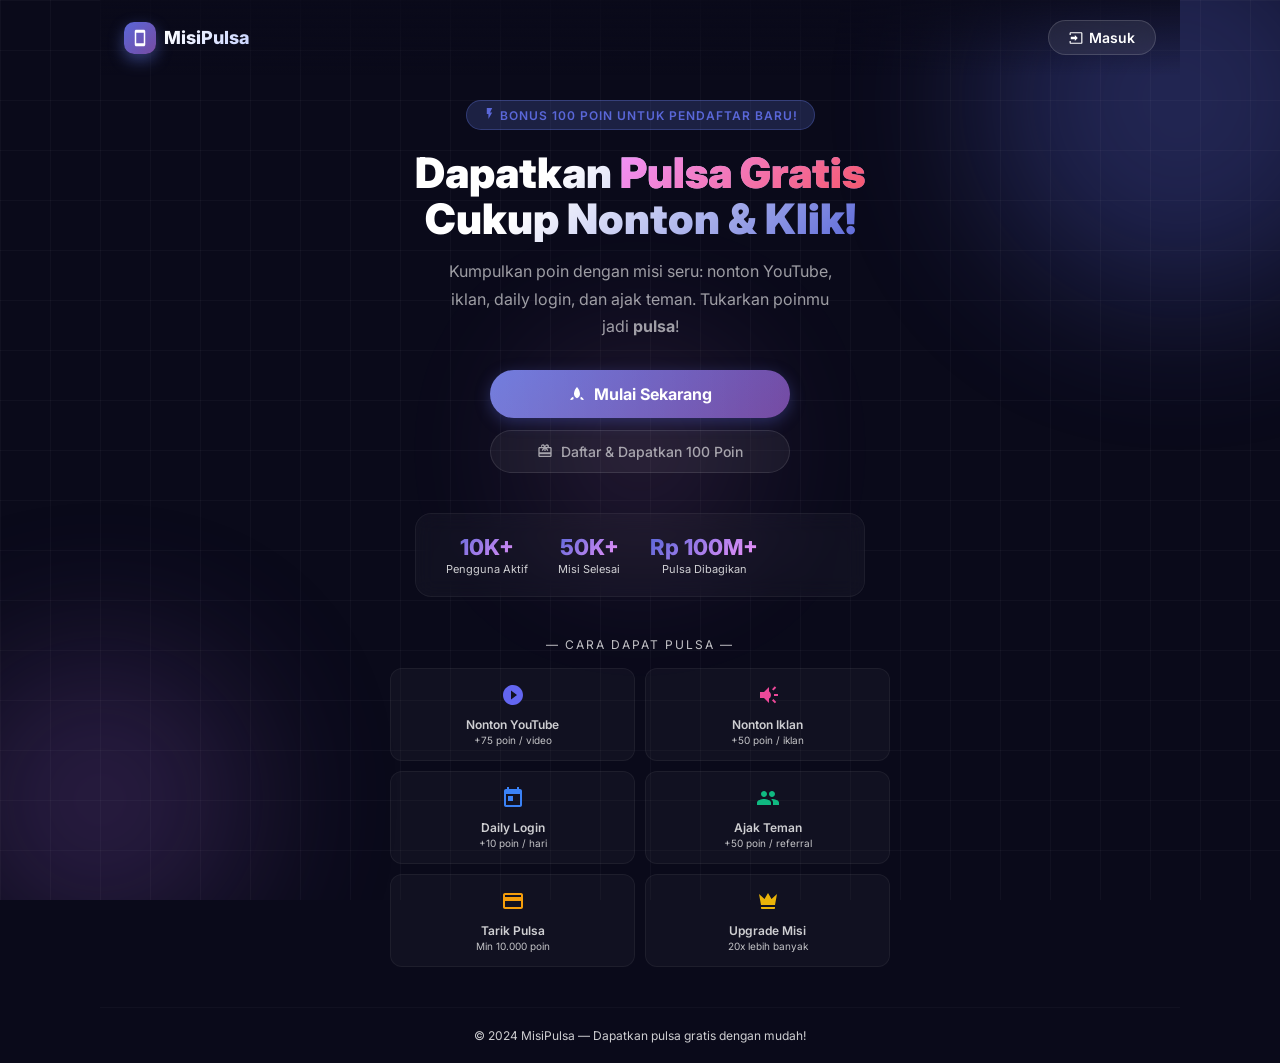
==== commit f2facf9a: "Update index.html" ====
--- a/index.html
+++ b/index.html
@@ -49,13 +49,456 @@
 
     <link rel="preconnect" href="https://fonts.googleapis.com">
     <link rel="preconnect" href="https://fonts.gstatic.com" crossorigin>
-    <link rel="preconnect" href="https://cdnjs.cloudflare.com" crossorigin>
-    <link rel="dns-prefetch" href="https://cdnjs.cloudflare.com">
-
-    <link rel="stylesheet" href="https://fonts.googleapis.com/css2?family=Inter:wght@400;500;600;700;800;900&display=swap">
-    <link rel="stylesheet" href="style.css">
-    <link rel="stylesheet" href="https://cdnjs.cloudflare.com/ajax/libs/font-awesome/6.4.0/css/all.min.css" media="print" onload="this.media='all'" integrity="sha384-iw3OoTErCYJJB9mCa8LNS2hbsQ7M3C0EpIsO/H5+EGAkPGc6rk+V8i04oW/K5xq0" crossorigin="anonymous">
-    <noscript><link rel="stylesheet" href="https://cdnjs.cloudflare.com/ajax/libs/font-awesome/6.4.0/css/all.min.css"></noscript>
+    <link rel="preload" as="style" href="https://fonts.googleapis.com/css2?family=Inter:wght@400;600;700;800;900&display=swap">
+    <link rel="stylesheet" href="https://fonts.googleapis.com/css2?family=Inter:wght@400;600;700;800;900&display=swap" media="print" onload="this.media='all'">
+    <noscript><link rel="stylesheet" href="https://fonts.googleapis.com/css2?family=Inter:wght@400;600;700;800;900&display=swap"></noscript>
+
+    <style>
+        * {
+            margin: 0;
+            padding: 0;
+            box-sizing: border-box;
+        }
+        body {
+            font-family: 'Inter', -apple-system, BlinkMacSystemFont, 'Segoe UI', Roboto, sans-serif;
+            background: #0a0a1a;
+            color: white;
+            min-height: 100vh;
+            overflow-x: hidden;
+        }
+        .toast {
+            position: fixed;
+            bottom: 24px;
+            left: 50%;
+            transform: translateX(-50%) translateY(100px);
+            background: rgba(18, 18, 42, 0.95);
+            border: 1px solid rgba(255, 255, 255, 0.15);
+            color: white;
+            padding: 12px 24px;
+            border-radius: 30px;
+            font-size: 14px;
+            font-weight: 500;
+            z-index: 9999;
+            opacity: 0;
+            pointer-events: none;
+            transition: all 0.3s cubic-bezier(0.68, -0.55, 0.265, 1.55);
+            box-shadow: 0 10px 30px rgba(0, 0, 0, 0.5);
+            backdrop-filter: blur(10px);
+        }
+        .toast.show {
+            transform: translateX(-50%) translateY(0);
+            opacity: 1;
+            pointer-events: auto;
+        }
+        .landing-page {
+            min-height: 100vh;
+            display: flex;
+            flex-direction: column;
+            position: relative;
+            overflow: hidden;
+        }
+        .bg-effects {
+            position: fixed;
+            top: 0;
+            left: 0;
+            right: 0;
+            bottom: 0;
+            z-index: 0;
+            pointer-events: none;
+            overflow: hidden;
+            contain: strict;
+        }
+        .bg-effects .orb {
+            position: absolute;
+            border-radius: 50%;
+            filter: blur(80px);
+            opacity: 0.3;
+            animation: floatOrb 20s ease-in-out infinite;
+            will-change: transform;
+            transform: translate3d(0, 0, 0);
+        }
+        .bg-effects .orb-1 {
+            width: 400px;
+            height: 400px;
+            background: #5a67d8;
+            top: -100px;
+            right: -100px;
+            animation-delay: 0s;
+        }
+        .bg-effects .orb-2 {
+            width: 300px;
+            height: 300px;
+            background: #764ba2;
+            bottom: -50px;
+            left: -50px;
+            animation-delay: -7s;
+        }
+        .bg-effects .orb-3 {
+            width: 200px;
+            height: 200px;
+            background: #f093fb;
+            top: 50%;
+            left: 50%;
+            transform: translate(-50%, -50%);
+            animation-delay: -14s;
+            opacity: 0.15;
+        }
+        @keyframes floatOrb {
+            0%, 100% {
+                transform: translate3d(0, 0, 0) scale(1);
+            }
+            33% {
+                transform: translate3d(30px, -30px, 0) scale(1.1);
+            }
+            66% {
+                transform: translate3d(-20px, 20px, 0) scale(0.9);
+            }
+        }
+        .bg-effects .grid {
+            position: absolute;
+            top: 0;
+            left: 0;
+            right: 0;
+            bottom: 0;
+            background-image:
+                linear-gradient(rgba(255, 255, 255, 0.03) 1px, transparent 1px),
+                linear-gradient(90deg, rgba(255, 255, 255, 0.03) 1px, transparent 1px);
+            background-size: 50px 50px;
+        }
+        .landing-content {
+            position: relative;
+            z-index: 1;
+            flex: 1;
+            display: flex;
+            flex-direction: column;
+            align-items: center;
+            justify-content: center;
+            padding: 80px 24px 40px;
+            min-height: 100vh;
+        }
+        .top-bar {
+            position: absolute;
+            top: 0;
+            left: 0;
+            right: 0;
+            padding: 20px 24px;
+            display: flex;
+            justify-content: space-between;
+            align-items: center;
+            z-index: 10;
+            background: linear-gradient(180deg, rgba(10, 10, 26, 0.8) 0%, transparent 100%);
+        }
+        .top-bar .logo {
+            display: flex;
+            align-items: center;
+            gap: 8px;
+            font-size: 18px;
+            font-weight: 800;
+            text-decoration: none;
+            color: white;
+        }
+        .top-bar .logo .icon {
+            width: 32px;
+            height: 32px;
+            border-radius: 10px;
+            display: inline-flex;
+            align-items: center;
+            justify-content: center;
+            background: linear-gradient(135deg, #5a67d8, #764ba2);
+            color: #fff;
+            box-shadow: 0 6px 16px rgba(102, 126, 234, 0.45);
+        }
+        .top-bar .logo .logo-svg {
+            width: 18px;
+            height: 18px;
+        }
+        .top-bar .logo span {
+            background: linear-gradient(135deg, #ffffff, #c7d2fe);
+            -webkit-background-clip: text;
+            -webkit-text-fill-color: transparent;
+        }
+        .top-bar .top-nav-links {
+            display: flex;
+            align-items: center;
+            gap: 12px;
+        }
+        .top-bar .btn-login-top {
+            padding: 8px 20px;
+            background: rgba(255, 255, 255, 0.08);
+            border: 1px solid rgba(255, 255, 255, 0.15);
+            border-radius: 25px;
+            color: white;
+            font-size: 14px;
+            font-weight: 600;
+            cursor: pointer;
+            transition: all 0.3s;
+            backdrop-filter: blur(10px);
+            text-decoration: none;
+            display: inline-flex;
+            align-items: center;
+            gap: 6px;
+        }
+        .top-bar .btn-login-top svg {
+            width: 14px;
+            height: 14px;
+        }
+        .top-bar .btn-login-top:hover {
+            background: rgba(255, 255, 255, 0.15);
+            transform: scale(1.05);
+        }
+        .hero {
+            text-align: center;
+            max-width: 500px;
+            margin: 0 auto;
+            padding-top: 20px;
+        }
+        .hero .badge {
+            display: inline-flex;
+            align-items: center;
+            gap: 6px;
+            background: rgba(102, 126, 234, 0.2);
+            border: 1px solid rgba(102, 126, 234, 0.3);
+            padding: 6px 16px;
+            border-radius: 20px;
+            font-size: 12px;
+            font-weight: 600;
+            color: #818cf8;
+            margin-bottom: 20px;
+            letter-spacing: 1px;
+            text-transform: uppercase;
+            animation: pulseBadge 2s ease-in-out infinite;
+        }
+        .hero .badge svg {
+            width: 13px;
+            height: 13px;
+        }
+        @keyframes pulseBadge {
+            0%, 100% {
+                opacity: 1;
+            }
+            50% {
+                opacity: 0.6;
+            }
+        }
+        .hero h1 {
+            font-size: 42px;
+            font-weight: 900;
+            line-height: 1.15;
+            margin-bottom: 16px;
+            background: linear-gradient(135deg, #ffffff 30%, #5a67d8 100%);
+            -webkit-background-clip: text;
+            -webkit-text-fill-color: transparent;
+        }
+        .hero h1 .highlight {
+            background: linear-gradient(135deg, #f093fb, #f5576c);
+            -webkit-background-clip: text;
+            -webkit-text-fill-color: transparent;
+        }
+        .hero p {
+            font-size: 16px;
+            color: rgba(255, 255, 255, 0.7);
+            line-height: 1.7;
+            max-width: 400px;
+            margin: 0 auto 30px;
+        }
+        .hero-buttons {
+            display: flex;
+            flex-direction: column;
+            gap: 12px;
+            align-items: center;
+        }
+        .btn-primary {
+            padding: 14px 48px;
+            background: linear-gradient(135deg, #5a67d8, #764ba2);
+            border: none;
+            border-radius: 50px;
+            color: white;
+            font-size: 16px;
+            font-weight: 700;
+            cursor: pointer;
+            transition: all 0.3s;
+            width: 100%;
+            max-width: 300px;
+            position: relative;
+            overflow: hidden;
+            text-decoration: none;
+            display: inline-flex;
+            align-items: center;
+            justify-content: center;
+            gap: 8px;
+            box-shadow: 0 4px 15px rgba(90, 103, 216, 0.35);
+        }
+        .btn-primary svg {
+            width: 18px;
+            height: 18px;
+        }
+        .btn-primary::before {
+            content: '';
+            position: absolute;
+            top: 0;
+            left: -100%;
+            right: 0;
+            bottom: 0;
+            background: linear-gradient(90deg, transparent, rgba(255, 255, 255, 0.15), transparent);
+            transition: 0.5s;
+        }
+        .btn-primary:hover::before {
+            left: 100%;
+        }
+        .btn-primary:hover {
+            transform: translateY(-2px);
+            box-shadow: 0 10px 40px rgba(102, 126, 234, 0.4);
+        }
+        .btn-secondary {
+            padding: 12px 32px;
+            background: rgba(255, 255, 255, 0.05);
+            border: 1px solid rgba(255, 255, 255, 0.15);
+            border-radius: 50px;
+            color: rgba(255, 255, 255, 0.8);
+            font-size: 14px;
+            font-weight: 500;
+            cursor: pointer;
+            transition: all 0.3s;
+            width: 100%;
+            max-width: 300px;
+            text-decoration: none;
+            display: inline-flex;
+            align-items: center;
+            justify-content: center;
+            gap: 8px;
+        }
+        .btn-secondary svg {
+            width: 16px;
+            height: 16px;
+        }
+        .btn-secondary:hover {
+            background: rgba(255, 255, 255, 0.1);
+            color: white;
+        }
+        .stats {
+            display: flex;
+            gap: 30px;
+            margin-top: 40px;
+            padding: 20px 30px;
+            background: rgba(255, 255, 255, 0.03);
+            border-radius: 16px;
+            border: 1px solid rgba(255, 255, 255, 0.05);
+            backdrop-filter: blur(10px);
+        }
+        .stats .stat {
+            text-align: center;
+        }
+        .stats .stat .number {
+            font-size: 22px;
+            font-weight: 800;
+            background: linear-gradient(135deg, #5a67d8, #f093fb);
+            -webkit-background-clip: text;
+            -webkit-text-fill-color: transparent;
+        }
+        .stats .stat .label {
+            font-size: 11px;
+            color: rgba(255, 255, 255, 0.8);
+            margin-top: 2px;
+        }
+        .features-section {
+            width: 100%;
+            max-width: 500px;
+            margin-top: 40px;
+            content-visibility: auto;
+            contain-intrinsic-size: auto 420px;
+        }
+        .features-section .section-label {
+            text-align: center;
+            font-size: 12px;
+            text-transform: uppercase;
+            letter-spacing: 2px;
+            color: rgba(255, 255, 255, 0.75);
+            margin-bottom: 16px;
+        }
+        .features-grid {
+            display: grid;
+            grid-template-columns: 1fr 1fr;
+            gap: 10px;
+        }
+        .feature-item {
+            background: rgba(255, 255, 255, 0.03);
+            border: 1px solid rgba(255, 255, 255, 0.05);
+            border-radius: 12px;
+            padding: 14px 12px;
+            text-align: center;
+            transition: all 0.3s;
+            cursor: default;
+        }
+        .feature-item:hover {
+            background: rgba(255, 255, 255, 0.06);
+            transform: translateY(-2px);
+        }
+        .feature-item .icon {
+            display: flex;
+            align-items: center;
+            justify-content: center;
+            margin-bottom: 6px;
+            height: 28px;
+        }
+        .feature-item .icon svg {
+            width: 24px;
+            height: 24px;
+        }
+        .feature-item .name {
+            font-size: 12px;
+            font-weight: 600;
+            color: rgba(255, 255, 255, 0.85);
+        }
+        .feature-item .desc {
+            font-size: 10px;
+            color: rgba(255, 255, 255, 0.75);
+            margin-top: 2px;
+        }
+        .landing-footer {
+            position: relative;
+            z-index: 1;
+            padding: 20px 24px;
+            text-align: center;
+            font-size: 12px;
+            content-visibility: auto;
+            contain-intrinsic-size: auto 60px;
+            color: rgb(255 255 255 / 80%);
+            border-top: 1px solid rgba(255, 255, 255, 0.03);
+        }
+        .landing-footer a {
+            color: rgb(255, 251, 251);
+            text-decoration: none;
+        }
+        .landing-footer a:hover {
+            color: rgba(255, 255, 255, 0.5);
+        }
+        @media (max-width: 480px) {
+            .top-bar {
+                padding: 16px;
+            }
+            .landing-content {
+                padding: 70px 16px 30px;
+            }
+            .hero h1 {
+                font-size: 32px;
+            }
+            .hero p {
+                font-size: 14px;
+                margin-bottom: 24px;
+            }
+            .stats {
+                gap: 16px;
+                padding: 16px 20px;
+                margin-top: 30px;
+            }
+            .stats .stat .number {
+                font-size: 18px;
+            }
+        }
+    </style>
+
+    <link rel="preload" href="style.css" as="style" onload="this.onload=null;this.rel='stylesheet'">
+    <noscript><link rel="stylesheet" href="style.css"></noscript>
 </head>
 <body>
     <div id="toast" class="toast"></div>
@@ -75,22 +518,22 @@
             </a>
             <div class="top-nav-links">
                 <a href="/dashboard" id="navDashboardBtn" class="btn-login-top" style="display:none; background: rgba(102, 126, 234, 0.2); border-color: rgba(102, 126, 234, 0.4);">
-                    <i class="fas fa-home"></i> Dashboard
+                    <svg viewBox="0 0 24 24" fill="currentColor" aria-hidden="true"><path d="M10 20v-6h4v6h5v-8h3L12 3 2 12h3v8z"/></svg> Dashboard
                 </a>
                 <a href="/login" id="navLoginBtn" class="btn-login-top">
-                    <i class="fas fa-sign-in-alt"></i> Masuk
+                    <svg viewBox="0 0 24 24" fill="currentColor" aria-hidden="true"><path d="M10 17l5-5-5-5v3H3v4h7v3zm11-15H3c-1.1 0-2 .9-2 2v3h2V4h18v16H3v-3H1v3c0 1.1.9 2 2 2h18c1.1 0 2-.9 2-2V4c0-1.1-.9-2-2-2z"/></svg> Masuk
                 </a>
             </div>
         </div>
         
         <div class="landing-content">
             <div class="hero">
-                <div class="badge"><i class="fas fa-bolt"></i> Bonus 100 Poin untuk Pendaftar Baru!</div>
+                <div class="badge"><svg viewBox="0 0 24 24" fill="currentColor" aria-hidden="true"><path d="M7 2v11h3v9l7-12h-4l4-8z"/></svg> Bonus 100 Poin untuk Pendaftar Baru!</div>
                 <h1>Dapatkan <span class="highlight">Pulsa Gratis</span><br>Cukup Nonton &amp; Klik!</h1>
                 <p>Kumpulkan poin dengan misi seru: nonton YouTube, iklan, daily login, dan ajak teman. Tukarkan poinmu jadi <strong>pulsa</strong>!</p>
                 <div class="hero-buttons">
-                    <a href="/register" class="btn-primary"><i class="fas fa-rocket"></i> Mulai Sekarang</a>
-                    <a href="/login" class="btn-secondary"><i class="fas fa-gift"></i> Daftar &amp; Dapatkan 100 Poin</a>
+                    <a href="/register" class="btn-primary"><svg viewBox="0 0 24 24" fill="currentColor" aria-hidden="true"><path d="M12 2.5s4 4 4 9.5c0 2.5-1.5 4.5-4 5.5-2.5-1-4-3-4-5.5 0-5.5 4-9.5 4-9.5zm-5 13c-2 .5-3.5 2-4 4.5 1.5 0 3.5-.5 4.5-1.5l-.5-3zm10 0l-.5 3c1 1 3 1.5 4.5 1.5-.5-2.5-2-4-4-4.5z"/></svg> Mulai Sekarang</a>
+                    <a href="/login" class="btn-secondary"><svg viewBox="0 0 24 24" fill="currentColor" aria-hidden="true"><path d="M20 6h-2.18c.11-.31.18-.65.18-1 0-1.66-1.34-3-3-3-1.05 0-1.96.54-2.5 1.35l-.5.65-.5-.65C10.96 2.54 10.05 2 9 2 7.34 2 6 3.34 6 5c0 .35.07.69.18 1H4c-1.11 0-1.99.89-1.99 2L2 19c0 1.11.89 2 2 2h16c1.11 0 2-.89 2-2V8c0-1.11-.89-2-2-2zm-5-2c.55 0 1 .45 1 1s-.45 1-1 1h-2v-1c0-.55.45-1 1-1zm-6 0c.55 0 1 .45 1 1v1H8c-.55 0-1-.45-1-1s.45-1 1-1zm11 15H4v-2h16v2zm0-5H4V8h5.08L7 10.83 8.62 12 11 8.76V12h2V8.76L15.38 12 17 10.83 14.92 8H20v6z"/></svg> Daftar &amp; Dapatkan 100 Poin</a>
                 </div>
                 <div class="stats">
                     <div class="stat"><div class="number">10K+</div><div class="label">Pengguna Aktif</div></div>
@@ -102,12 +545,12 @@
             <div class="features-section">
                 <div class="section-label">— Cara Dapat Pulsa —</div>
                 <div class="features-grid">
-                    <div class="feature-item"><span class="icon"><i class="fas fa-circle-play"></i></span><div class="name">Nonton YouTube</div><div class="desc">+75 poin / video</div></div>
-                    <div class="feature-item"><span class="icon"><i class="fas fa-bullhorn"></i></span><div class="name">Nonton Iklan</div><div class="desc">+50 poin / iklan</div></div>
-                    <div class="feature-item"><span class="icon"><i class="fas fa-calendar-day"></i></span><div class="name">Daily Login</div><div class="desc">+10 poin / hari</div></div>
-                    <div class="feature-item"><span class="icon"><i class="fas fa-users"></i></span><div class="name">Ajak Teman</div><div class="desc">+50 poin / referral</div></div>
-                    <div class="feature-item"><span class="icon"><i class="fas fa-credit-card"></i></span><div class="name">Tarik Pulsa</div><div class="desc">Min 10.000 poin</div></div>
-                    <div class="feature-item"><span class="icon"><i class="fas fa-crown" style="color:#ffc107;"></i></span><div class="name">Upgrade Misi</div><div class="desc">20x lebih banyak</div></div>
+                    <div class="feature-item"><span class="icon"><svg viewBox="0 0 24 24" fill="#6366f1" aria-hidden="true"><path d="M12 2C6.48 2 2 6.48 2 12s4.48 10 10 10 10-4.48 10-10S17.52 2 12 2zm-2 14.5v-9l6 4.5-6 4.5z"/></svg></span><div class="name">Nonton YouTube</div><div class="desc">+75 poin / video</div></div>
+                    <div class="feature-item"><span class="icon"><svg viewBox="0 0 24 24" fill="#ec4899" aria-hidden="true"><path d="M18 11v2h4v-2h-4zm-2 6.46l2.83 2.83 1.41-1.41-2.83-2.83-1.41 1.41zM20.24 4.71l-1.41-1.41-2.83 2.83 1.41 1.41 2.83-2.83zM4 9v6h4l5 5V4L8 9H4zm11 3c0-1.77-1.02-3.29-2.5-4.03v8.05c1.48-.73 2.5-2.25 2.5-4.02z"/></svg></span><div class="name">Nonton Iklan</div><div class="desc">+50 poin / iklan</div></div>
+                    <div class="feature-item"><span class="icon"><svg viewBox="0 0 24 24" fill="#3b82f6" aria-hidden="true"><path d="M19 3h-1V1h-2v2H8V1H6v2H5c-1.11 0-2 .9-2 2v14c0 1.1.89 2 2 2h14c1.1 0 2-.9 2-2V5c0-1.1-.9-2-2-2zm0 16H5V8h14v11zM7 10h5v5H7z"/></svg></span><div class="name">Daily Login</div><div class="desc">+10 poin / hari</div></div>
+                    <div class="feature-item"><span class="icon"><svg viewBox="0 0 24 24" fill="#10b981" aria-hidden="true"><path d="M16 11c1.66 0 2.99-1.34 2.99-3S17.66 5 16 5c-1.66 0-3 1.34-3 3s1.34 3 3 3zm-8 0c1.66 0 2.99-1.34 2.99-3S9.66 5 8 5C6.34 5 5 6.34 5 8s1.34 3 3 3zm0 2c-2.33 0-7 1.17-7 3.5V19h14v-2.5c0-2.33-4.67-3.5-7-3.5zm8 0c-.29 0-.62.02-.97.05 1.16.84 1.97 1.97 1.97 3.45V19h6v-2.5c0-2.33-4.67-3.5-7-3.5z"/></svg></span><div class="name">Ajak Teman</div><div class="desc">+50 poin / referral</div></div>
+                    <div class="feature-item"><span class="icon"><svg viewBox="0 0 24 24" fill="#f59e0b" aria-hidden="true"><path d="M20 4H4c-1.11 0-1.99.89-1.99 2L2 18c0 1.11.89 2 2 2h16c1.11 0 2-.89 2-2V6c0-1.11-.89-2-2-2zm0 14H4v-6h16v6zm0-10H4V6h16v2z"/></svg></span><div class="name">Tarik Pulsa</div><div class="desc">Min 10.000 poin</div></div>
+                    <div class="feature-item"><span class="icon"><svg viewBox="0 0 24 24" fill="#eab308" aria-hidden="true"><path d="M5 16L3 5l5.5 5L12 4l3.5 6L21 5l-2 11H5zm14 3c0 .55-.45 1-1 1H6c-.55 0-1-.45-1-1v-1h14v1z"/></svg></span><div class="name">Upgrade Misi</div><div class="desc">20x lebih banyak</div></div>
                 </div>
             </div>
         </div>
--- a/style.css
+++ b/style.css
@@ -11,34 +11,6 @@
     color: white;
     min-height: 100vh;
     overflow-x: hidden;
-}
-
-/* Skip link untuk aksesibilitas */
-.skip-link {
-    position: absolute;
-    top: -100px;
-    left: 16px;
-    background: #5a67d8;
-    color: white;
-    padding: 12px 24px;
-    border-radius: 0 0 8px 8px;
-    font-weight: 700;
-    font-size: 14px;
-    text-decoration: none;
-    z-index: 10000;
-    transition: top 0.2s;
-}
-.skip-link:focus {
-    top: 0;
-    outline: 3px solid #f093fb;
-    outline-offset: 2px;
-}
-
-/* Focus visible untuk semua link & button */
-a:focus-visible, button:focus-visible, [role="button"]:focus-visible {
-    outline: 3px solid #5a67d8;
-    outline-offset: 2px;
-    border-radius: 4px;
 }
 
 /* ============ LANDING PAGE ============ */
@@ -67,8 +39,6 @@
     filter: blur(80px);
     opacity: 0.3;
     animation: floatOrb 20s ease-in-out infinite;
-    will-change: transform;
-    contain: layout style;
 }
 
 .bg-effects .orb-1 {
@@ -101,9 +71,19 @@
 }
 
 @keyframes floatOrb {
-    0%, 100% { transform: translate(0, 0) scale(1); }
-    33% { transform: translate(30px, -30px) scale(1.05); }
-    66% { transform: translate(-20px, 20px) scale(0.95); }
+
+    0%,
+    100% {
+        transform: translate(0, 0) scale(1);
+    }
+
+    33% {
+        transform: translate(30px, -30px) scale(1.1);
+    }
+
+    66% {
+        transform: translate(-20px, 20px) scale(0.9);
+    }
 }
 
 .bg-effects .grid {
@@ -112,9 +92,9 @@
     left: 0;
     right: 0;
     bottom: 0;
-    background-image: 
-        linear-gradient(rgba(255,255,255,0.03) 1px, transparent 1px),
-        linear-gradient(90deg, rgba(255,255,255,0.03) 1px, transparent 1px);
+    background-image:
+        linear-gradient(rgba(255, 255, 255, 0.03) 1px, transparent 1px),
+        linear-gradient(90deg, rgba(255, 255, 255, 0.03) 1px, transparent 1px);
     background-size: 50px 50px;
 }
 
@@ -140,7 +120,7 @@
     justify-content: space-between;
     align-items: center;
     z-index: 10;
-    background: linear-gradient(180deg, rgba(10,10,26,0.8) 0%, transparent 100%);
+    background: linear-gradient(180deg, rgba(10, 10, 26, 0.8) 0%, transparent 100%);
 }
 
 .top-bar .logo {
@@ -166,6 +146,7 @@
     color: #fff;
     box-shadow: 0 6px 16px rgba(102, 126, 234, 0.45);
 }
+
 .top-bar .logo span {
     background: linear-gradient(135deg, #ffffff, #c7d2fe);
     -webkit-background-clip: text;
@@ -180,8 +161,8 @@
 
 .top-bar .btn-login-top {
     padding: 8px 20px;
-    background: rgba(255,255,255,0.12);
-    border: 1px solid rgba(255,255,255,0.20);
+    background: rgba(255, 255, 255, 0.08);
+    border: 1px solid rgba(255, 255, 255, 0.15);
     border-radius: 25px;
     color: white;
     font-size: 14px;
@@ -196,7 +177,7 @@
 }
 
 .top-bar .btn-login-top:hover {
-    background: rgba(255,255,255,0.15);
+    background: rgba(255, 255, 255, 0.15);
     transform: scale(1.05);
 }
 
@@ -223,8 +204,15 @@
 }
 
 @keyframes pulseBadge {
-    0%, 100% { opacity: 1; }
-    50% { opacity: 0.6; }
+
+    0%,
+    100% {
+        opacity: 1;
+    }
+
+    50% {
+        opacity: 0.6;
+    }
 }
 
 .hero h1 {
@@ -245,7 +233,7 @@
 
 .hero p {
     font-size: 16px;
-    color: rgba(255,255,255,0.80);
+    color: rgba(255, 255, 255, 0.6);
     line-height: 1.7;
     max-width: 400px;
     margin: 0 auto 30px;
@@ -286,11 +274,14 @@
     left: -100%;
     right: 0;
     bottom: 0;
-    background: linear-gradient(90deg, transparent, rgba(255,255,255,0.15), transparent);
+    background: linear-gradient(90deg, transparent, rgba(255, 255, 255, 0.15), transparent);
     transition: 0.5s;
 }
 
-.btn-primary:hover::before { left: 100%; }
+.btn-primary:hover::before {
+    left: 100%;
+}
+
 .btn-primary:hover {
     transform: translateY(-2px);
     box-shadow: 0 10px 40px rgba(102, 126, 234, 0.4);
@@ -298,12 +289,12 @@
 
 .btn-secondary {
     padding: 12px 32px;
-    background: rgba(255,255,255,0.08);
-    border: 1px solid rgba(255,255,255,0.2);
+    background: rgba(255, 255, 255, 0.05);
+    border: 1px solid rgba(255, 255, 255, 0.1);
     border-radius: 50px;
-    color: rgba(255,255,255,0.85);
+    color: rgba(255, 255, 255, 0.6);
     font-size: 14px;
-    font-weight: 600;
+    font-weight: 500;
     cursor: pointer;
     transition: all 0.3s;
     width: 100%;
@@ -316,7 +307,7 @@
 }
 
 .btn-secondary:hover {
-    background: rgba(255,255,255,0.1);
+    background: rgba(255, 255, 255, 0.1);
     color: white;
 }
 
@@ -325,13 +316,16 @@
     gap: 30px;
     margin-top: 40px;
     padding: 20px 30px;
-    background: rgba(255,255,255,0.03);
+    background: rgba(255, 255, 255, 0.03);
     border-radius: 16px;
-    border: 1px solid rgba(255,255,255,0.05);
+    border: 1px solid rgba(255, 255, 255, 0.05);
     backdrop-filter: blur(10px);
 }
 
-.stats .stat { text-align: center; }
+.stats .stat {
+    text-align: center;
+}
+
 .stats .stat .number {
     font-size: 22px;
     font-weight: 800;
@@ -339,9 +333,10 @@
     -webkit-background-clip: text;
     -webkit-text-fill-color: transparent;
 }
+
 .stats .stat .label {
     font-size: 11px;
-    color: rgba(255,255,255,0.85);
+    color: rgba(255, 255, 255, 0.8);
     margin-top: 2px;
 }
 
@@ -359,7 +354,7 @@
     font-size: 12px;
     text-transform: uppercase;
     letter-spacing: 2px;
-    color: rgba(255,255,255,0.75);
+    color: rgba(255, 255, 255, 0.75);
     margin-bottom: 16px;
 }
 
@@ -370,8 +365,8 @@
 }
 
 .feature-item {
-    background: rgba(255,255,255,0.05);
-    border: 1px solid rgba(255,255,255,0.08);
+    background: rgba(255, 255, 255, 0.03);
+    border: 1px solid rgba(255, 255, 255, 0.05);
     border-radius: 12px;
     padding: 14px 12px;
     text-align: center;
@@ -380,35 +375,58 @@
 }
 
 .feature-item:hover {
-    background: rgba(255,255,255,0.06);
+    background: rgba(255, 255, 255, 0.06);
     transform: translateY(-2px);
 }
 
-.feature-item .icon { font-size: 24px; margin-bottom: 6px; display: block; }
-.feature-item .name { font-size: 13px; font-weight: 600; color: rgba(255,255,255,0.90); }
-.feature-item .desc { font-size: 11px; color: rgba(255,255,255,0.80); margin-top: 2px; }
+.feature-item .icon {
+    font-size: 24px;
+    margin-bottom: 6px;
+    display: block;
+}
+
+.feature-item .name {
+    font-size: 12px;
+    font-weight: 600;
+    color: rgba(255, 255, 255, 0.8);
+}
+
+.feature-item .desc {
+    font-size: 10px;
+    color: rgba(255, 255, 255, 0.75);
+    margin-top: 2px;
+}
 
 .landing-footer {
     position: relative;
     z-index: 1;
     padding: 20px 24px;
     text-align: center;
-    font-size: 13px;
-    color: rgba(255,255,255,0.50);
-    border-top: 1px solid rgba(255,255,255,0.05);
-}
-
-.landing-footer a { color: rgba(255,255,255,0.75); text-decoration: none; }
-.landing-footer a:hover { color: rgba(255,255,255,0.5); }
+    font-size: 12px;
+    content-visibility: auto;
+    contain-intrinsic-size: auto 60px;
+    color: rgb(255 255 255 / 80%);
+    border-top: 1px solid rgba(255, 255, 255, 0.03);
+}
+
+.landing-footer a {
+    color: rgb(255, 251, 251);
+    text-decoration: none;
+}
+
+.landing-footer a:hover {
+    color: rgba(255, 255, 255, 0.5);
+}
 
 /* ============ LOGIN & AUTH MODAL & PAGES ============ */
-.login-modal, .auth-container {
+.login-modal,
+.auth-container {
     position: fixed;
     top: 0;
     left: 0;
     right: 0;
     bottom: 0;
-    background: rgba(0,0,0,0.7);
+    background: rgba(0, 0, 0, 0.7);
     backdrop-filter: blur(20px);
     z-index: 1000;
     display: none;
@@ -418,7 +436,10 @@
     animation: modalFade 0.3s ease;
 }
 
-.login-modal.show, .auth-page-body .auth-container { display: flex; }
+.login-modal.show,
+.auth-page-body .auth-container {
+    display: flex;
+}
 
 .auth-page-body {
     background: #0a0a1a;
@@ -430,28 +451,36 @@
 }
 
 @keyframes modalFade {
-    from { opacity: 0; transform: scale(0.95) translateY(20px); }
-    to { opacity: 1; transform: scale(1) translateY(0); }
-}
-
-.login-modal .modal-box, .auth-box {
+    from {
+        opacity: 0;
+        transform: scale(0.95) translateY(20px);
+    }
+
+    to {
+        opacity: 1;
+        transform: scale(1) translateY(0);
+    }
+}
+
+.login-modal .modal-box,
+.auth-box {
     background: linear-gradient(145deg, #1a1a2e, #16213e);
     border-radius: 24px;
     padding: 32px 28px;
     max-width: 400px;
     width: 100%;
     position: relative;
-    border: 1px solid rgba(255,255,255,0.06);
-    box-shadow: 0 30px 80px rgba(0,0,0,0.5);
+    border: 1px solid rgba(255, 255, 255, 0.06);
+    box-shadow: 0 30px 80px rgba(0, 0, 0, 0.5);
 }
 
 .login-modal .modal-close {
     position: absolute;
     top: 16px;
     right: 16px;
-    background: rgba(255,255,255,0.05);
+    background: rgba(255, 255, 255, 0.05);
     border: none;
-    color: rgba(255,255,255,0.8);
+    color: rgba(255, 255, 255, 0.8);
     width: 36px;
     height: 36px;
     border-radius: 50%;
@@ -464,20 +493,43 @@
 }
 
 .login-modal .modal-close:hover {
-    background: rgba(255,255,255,0.1);
-    color: white;
-}
-
-.modal-header, .auth-header { text-align: center; margin-bottom: 24px; }
-.modal-header .icon, .auth-header .icon { font-size: 48px; margin-bottom: 8px; display: block; }
-.modal-header h2, .auth-header h2 { font-size: 22px; font-weight: 700; color: white; }
-.modal-header p, .auth-header p { font-size: 13px; color: rgba(255,255,255,0.8); margin-top: 4px; }
-
-.modal-body input, .auth-body input {
+    background: rgba(255, 255, 255, 0.1);
+    color: white;
+}
+
+.modal-header,
+.auth-header {
+    text-align: center;
+    margin-bottom: 24px;
+}
+
+.modal-header .icon,
+.auth-header .icon {
+    font-size: 48px;
+    margin-bottom: 8px;
+    display: block;
+}
+
+.modal-header h2,
+.auth-header h2 {
+    font-size: 22px;
+    font-weight: 700;
+    color: white;
+}
+
+.modal-header p,
+.auth-header p {
+    font-size: 13px;
+    color: rgba(255, 255, 255, 0.8);
+    margin-top: 4px;
+}
+
+.modal-body input,
+.auth-body input {
     width: 100%;
     padding: 14px 16px;
-    background: rgba(255,255,255,0.05);
-    border: 1px solid rgba(255,255,255,0.08);
+    background: rgba(255, 255, 255, 0.05);
+    border: 1px solid rgba(255, 255, 255, 0.08);
     border-radius: 12px;
     color: white;
     font-size: 15px;
@@ -486,46 +538,64 @@
     margin-bottom: 10px;
 }
 
-.modal-body input:focus, .auth-body input:focus {
+.modal-body input:focus,
+.auth-body input:focus {
     border-color: #5a67d8;
-    background: rgba(255,255,255,0.08);
+    background: rgba(255, 255, 255, 0.08);
     box-shadow: 0 0 20px rgba(102, 126, 234, 0.1);
 }
 
-.modal-body input::placeholder, .auth-body input::placeholder { color: rgba(255,255,255,0.75); }
-
-.modal-body .input-group, .auth-body .input-group { position: relative; }
-.modal-body .input-group .icon-left, .auth-body .input-group .icon-left {
+.modal-body input::placeholder,
+.auth-body input::placeholder {
+    color: rgba(255, 255, 255, 0.75);
+}
+
+.modal-body .input-group,
+.auth-body .input-group {
+    position: relative;
+}
+
+.modal-body .input-group .icon-left,
+.auth-body .input-group .icon-left {
     position: absolute;
     left: 14px;
     top: 50%;
     transform: translateY(-50%);
-    color: rgba(255,255,255,0.2);
-}
-.modal-body .input-group input, .auth-body .input-group input { padding-left: 44px; }
-
-.modal-body .demo-otp-box, .auth-body .demo-otp-box {
-    background: rgba(255,255,255,0.03);
-    border: 1px solid rgba(255,255,255,0.06);
+    color: rgba(255, 255, 255, 0.2);
+}
+
+.modal-body .input-group input,
+.auth-body .input-group input {
+    padding-left: 44px;
+}
+
+.modal-body .demo-otp-box,
+.auth-body .demo-otp-box {
+    background: rgba(255, 255, 255, 0.03);
+    border: 1px solid rgba(255, 255, 255, 0.06);
     border-radius: 10px;
     padding: 10px;
     text-align: center;
     margin: 10px 0;
 }
 
-.modal-body .demo-otp-box code, .auth-body .demo-otp-box code {
-    color: #4caf50;
+.modal-body .demo-otp-box code,
+.auth-body .demo-otp-box code {
+    color: #2e7d32;
     font-size: 18px;
     font-weight: bold;
     letter-spacing: 4px;
 }
-.modal-body .demo-otp-box p, .auth-body .demo-otp-box p {
-    color: rgba(255,255,255,0.80);
+
+.modal-body .demo-otp-box p,
+.auth-body .demo-otp-box p {
+    color: rgba(255, 255, 255, 0.75);
     font-size: 11px;
     margin-top: 2px;
 }
 
-.modal-body .btn-login-modal, .auth-body .btn-auth {
+.modal-body .btn-login-modal,
+.auth-body .btn-auth {
     width: 100%;
     padding: 14px;
     background: linear-gradient(135deg, #5a67d8, #764ba2);
@@ -539,23 +609,27 @@
     margin-top: 8px;
 }
 
-.modal-body .btn-login-modal:hover, .auth-body .btn-auth:hover {
+.modal-body .btn-login-modal:hover,
+.auth-body .btn-auth:hover {
     transform: translateY(-2px);
     box-shadow: 0 8px 30px rgba(102, 126, 234, 0.3);
 }
-.modal-body .btn-login-modal:disabled, .auth-body .btn-auth:disabled {
+
+.modal-body .btn-login-modal:disabled,
+.auth-body .btn-auth:disabled {
     opacity: 0.5;
     cursor: not-allowed;
     transform: none !important;
 }
 
-.modal-body .btn-demo, .auth-body .btn-demo {
+.modal-body .btn-demo,
+.auth-body .btn-demo {
     width: 100%;
     padding: 12px;
-    background: rgba(255,255,255,0.05);
-    border: 1px solid rgba(255,255,255,0.08);
+    background: rgba(255, 255, 255, 0.05);
+    border: 1px solid rgba(255, 255, 255, 0.08);
     border-radius: 12px;
-    color: rgba(255,255,255,0.5);
+    color: rgba(255, 255, 255, 0.5);
     font-size: 14px;
     font-weight: 500;
     cursor: pointer;
@@ -563,15 +637,17 @@
     margin-top: 8px;
 }
 
-.modal-body .btn-demo:hover, .auth-body .btn-demo:hover {
-    background: rgba(255,255,255,0.08);
-    color: white;
-}
-
-.modal-body .back-btn, .auth-body .back-btn {
+.modal-body .btn-demo:hover,
+.auth-body .btn-demo:hover {
+    background: rgba(255, 255, 255, 0.08);
+    color: white;
+}
+
+.modal-body .back-btn,
+.auth-body .back-btn {
     background: transparent;
     border: none;
-    color: rgba(255,255,255,0.80);
+    color: rgba(255, 255, 255, 0.75);
     cursor: pointer;
     font-size: 13px;
     margin-bottom: 10px;
@@ -579,9 +655,15 @@
     align-items: center;
     gap: 6px;
 }
-.modal-body .back-btn:hover, .auth-body .back-btn:hover { color: white; }
-.modal-body .otp-hint, .auth-body .otp-hint {
-    color: rgba(255,255,255,0.80);
+
+.modal-body .back-btn:hover,
+.auth-body .back-btn:hover {
+    color: white;
+}
+
+.modal-body .otp-hint,
+.auth-body .otp-hint {
+    color: rgba(255, 255, 255, 0.75);
     font-size: 13px;
     text-align: center;
     margin: 8px 0;
@@ -595,12 +677,14 @@
     gap: 8px;
     font-size: 13px;
 }
+
 .auth-links a {
     color: #5a67d8;
     text-decoration: none;
     font-weight: 500;
     transition: color 0.3s;
 }
+
 .auth-links a:hover {
     color: #f093fb;
 }
@@ -616,7 +700,10 @@
     text-align: center;
     display: none;
 }
-.anti-cheat-warning.show { display: block; }
+
+.anti-cheat-warning.show {
+    display: block;
+}
 
 /* ============ TOAST ============ */
 .toast {
@@ -635,29 +722,52 @@
     max-width: 90%;
     text-align: center;
 }
-.toast.show { opacity: 1; top: 30px; }
-.toast.success { background: #2e7d32; }
-.toast.error { background: #c62828; }
-.toast.info { background: #1565c0; }
-.toast.warning { background: #c2410c; }
+
+.toast.show {
+    opacity: 1;
+    top: 30px;
+}
+
+.toast.success {
+    background: #2e7d32;
+}
+
+.toast.error {
+    background: #c62828;
+}
+
+.toast.info {
+    background: #1565c0;
+}
+
+.toast.warning {
+    background: #c2410c;
+}
 
 .spinner {
     display: inline-block;
     width: 18px;
     height: 18px;
-    border: 2px solid rgba(255,255,255,0.2);
+    border: 2px solid rgba(255, 255, 255, 0.2);
     border-radius: 50%;
     border-top-color: white;
     animation: spin 0.8s linear infinite;
 }
-@keyframes spin { to { transform: rotate(360deg); } }
+
+@keyframes spin {
+    to {
+        transform: rotate(360deg);
+    }
+}
 
 /* ============ MAIN APP & DASHBOARD STYLES ============ */
 #mainApp {
     display: flex;
     flex-direction: column;
-    height: 100vh; /* fallback untuk browser lama */
-    height: 100dvh; /* tinggi viewport asli di HP (address bar tersembunyi) */
+    height: 100vh;
+    /* fallback untuk browser lama */
+    height: 100dvh;
+    /* tinggi viewport asli di HP (address bar tersembunyi) */
     background: #f0f2f5;
     color: #1a1a2e;
     font-family: 'Inter', -apple-system, BlinkMacSystemFont, sans-serif;
@@ -666,14 +776,25 @@
     border-radius: 0;
     overflow: hidden;
     position: relative;
-    box-shadow: 0 10px 40px rgba(0,0,0,0.3);
-}
-@media (min-width: 768px) { #mainApp { border-radius: 30px; height: 90vh; max-height: 850px; } }
+    box-shadow: 0 10px 40px rgba(0, 0, 0, 0.3);
+}
+
+@media (min-width: 768px) {
+    #mainApp {
+        border-radius: 30px;
+        height: 90vh;
+        max-height: 850px;
+    }
+}
 
 /* Halaman dashboard: kunci html+body (overflow hidden) agar TIDAK ikut scroll — biar bottom nav lengket.
    Pola ini juga mencegah bug scroll inner-container di iOS Safari. */
 html.dashboard-html,
-html.dashboard-html body { height: 100%; overflow: hidden; }
+html.dashboard-html body {
+    height: 100%;
+    overflow: hidden;
+}
+
 .dashboard-body {
     background: #0a0a1a;
     height: 100%;
@@ -681,37 +802,187 @@
     align-items: center;
     justify-content: center;
 }
-@media (max-width: 767px) { .dashboard-body { padding: 0; } }
+
+@media (max-width: 767px) {
+    .dashboard-body {
+        padding: 0;
+    }
+}
 
 /* Mode PC: batasi lebar header & footer halaman depan agar tidak terlalu lebar */
 @media (min-width: 768px) {
-    .top-bar { max-width: 1080px; margin: 0 auto; }
-    .landing-footer { max-width: 1080px; margin: 0 auto; width: 100%; }
-}
-
-.header { background: linear-gradient(135deg, #1a1a2e 0%, #16213e 100%); color: white; padding: 14px 16px 8px; flex-shrink: 0; display: flex; align-items: center; justify-content: space-between; gap: 10px; }
-.header-left { display: flex; align-items: center; min-width: 0; }
-.header-left .logo-icon { width: 32px; height: 32px; border-radius: 10px; display: inline-flex; align-items: center; justify-content: center; font-size: 16px; background: linear-gradient(135deg, #5a67d8, #764ba2); color: #fff; box-shadow: 0 6px 16px rgba(102, 126, 234, 0.45); }
-.header-left .logo-text { font-size: 18px; font-weight: 800; background: linear-gradient(135deg, #ffffff, #c7d2fe); -webkit-background-clip: text; -webkit-text-fill-color: transparent; letter-spacing: 0.5px; text-decoration: none; display: inline-flex; align-items: center; gap: 8px; }
+    .top-bar {
+        max-width: 1080px;
+        margin: 0 auto;
+    }
+
+    .landing-footer {
+        max-width: 1080px;
+        margin: 0 auto;
+        width: 100%;
+    }
+}
+
+.header {
+    background: linear-gradient(135deg, #1a1a2e 0%, #16213e 100%);
+    color: white;
+    padding: 14px 16px 8px;
+    flex-shrink: 0;
+    display: flex;
+    align-items: center;
+    justify-content: space-between;
+    gap: 10px;
+}
+
+.header-left {
+    display: flex;
+    align-items: center;
+    min-width: 0;
+}
+
+.header-left .logo-icon {
+    width: 32px;
+    height: 32px;
+    border-radius: 10px;
+    display: inline-flex;
+    align-items: center;
+    justify-content: center;
+    font-size: 16px;
+    background: linear-gradient(135deg, #5a67d8, #764ba2);
+    color: #fff;
+    box-shadow: 0 6px 16px rgba(102, 126, 234, 0.45);
+}
+
+.header-left .logo-text {
+    font-size: 18px;
+    font-weight: 800;
+    background: linear-gradient(135deg, #ffffff, #c7d2fe);
+    -webkit-background-clip: text;
+    -webkit-text-fill-color: transparent;
+    letter-spacing: 0.5px;
+    text-decoration: none;
+    display: inline-flex;
+    align-items: center;
+    gap: 8px;
+}
 
 /* Ikon logo berupa SVG inline — tidak bergantung Font Awesome (tidak bisa kosong) */
-.logo-svg { width: 18px; height: 18px; fill: currentColor; display: block; flex-shrink: 0; }
-.header-right { position: relative; display: flex; align-items: center; }
-.notif-btn { background: rgba(255, 255, 255, 0.08); border: 1px solid rgba(255, 255, 255, 0.14); width: 38px; height: 38px; border-radius: 12px; color: #fff; font-size: 16px; cursor: pointer; position: relative; display: flex; align-items: center; justify-content: center; transition: background 0.2s ease; }
-.notif-btn:hover { background: rgba(255, 255, 255, 0.18); }
-.notif-dot { position: absolute; top: 7px; right: 8px; width: 8px; height: 8px; border-radius: 50%; background: #ff4757; box-shadow: 0 0 0 2px #1a1a2e; display: none; }
-.notif-dot.show { display: block; }
-.notif-panel { position: absolute; top: 46px; right: 0; width: 290px; max-width: 78vw; background: #ffffff; color: #1a1a2e; border-radius: 16px; box-shadow: 0 18px 44px rgba(0, 0, 0, 0.28); padding: 14px; display: none; z-index: 300; }
-.notif-panel.open { display: block; }
-.notif-panel-title { font-weight: 800; font-size: 14px; margin-bottom: 8px; display: flex; align-items: center; gap: 6px; }
-.notif-item { display: flex; align-items: center; gap: 8px; font-size: 12px; padding: 9px 0; border-bottom: 1px solid #f0f0f5; }
-.notif-item:last-child { border-bottom: none; }
-.notif-item i { color: #5a67d8; width: 16px; text-align: center; }
-.notif-item small { color: #666; margin-left: auto; white-space: nowrap; }
-.notif-empty { font-size: 12px; color: #666; text-align: center; padding: 12px 0; }
+.logo-svg {
+    width: 18px;
+    height: 18px;
+    fill: currentColor;
+    display: block;
+    flex-shrink: 0;
+}
+
+.header-right {
+    position: relative;
+    display: flex;
+    align-items: center;
+}
+
+.notif-btn {
+    background: rgba(255, 255, 255, 0.08);
+    border: 1px solid rgba(255, 255, 255, 0.14);
+    width: 38px;
+    height: 38px;
+    border-radius: 12px;
+    color: #fff;
+    font-size: 16px;
+    cursor: pointer;
+    position: relative;
+    display: flex;
+    align-items: center;
+    justify-content: center;
+    transition: background 0.2s ease;
+}
+
+.notif-btn:hover {
+    background: rgba(255, 255, 255, 0.18);
+}
+
+.notif-dot {
+    position: absolute;
+    top: 7px;
+    right: 8px;
+    width: 8px;
+    height: 8px;
+    border-radius: 50%;
+    background: #ff4757;
+    box-shadow: 0 0 0 2px #1a1a2e;
+    display: none;
+}
+
+.notif-dot.show {
+    display: block;
+}
+
+.notif-panel {
+    position: absolute;
+    top: 46px;
+    right: 0;
+    width: 290px;
+    max-width: 78vw;
+    background: #ffffff;
+    color: #1a1a2e;
+    border-radius: 16px;
+    box-shadow: 0 18px 44px rgba(0, 0, 0, 0.28);
+    padding: 14px;
+    display: none;
+    z-index: 300;
+}
+
+.notif-panel.open {
+    display: block;
+}
+
+.notif-panel-title {
+    font-weight: 800;
+    font-size: 14px;
+    margin-bottom: 8px;
+    display: flex;
+    align-items: center;
+    gap: 6px;
+}
+
+.notif-item {
+    display: flex;
+    align-items: center;
+    gap: 8px;
+    font-size: 12px;
+    padding: 9px 0;
+    border-bottom: 1px solid #f0f0f5;
+}
+
+.notif-item:last-child {
+    border-bottom: none;
+}
+
+.notif-item i {
+    color: #5a67d8;
+    width: 16px;
+    text-align: center;
+}
+
+.notif-item small {
+    color: #666;
+    margin-left: auto;
+    white-space: nowrap;
+}
+
+.notif-empty {
+    font-size: 12px;
+    color: #666;
+    text-align: center;
+    padding: 12px 0;
+}
 
 /* Kartu poin: bagian dari konten Beranda, ikut scroll (tidak lengket) */
-#pointsCardWrapper { margin: 2px 0 16px; background: transparent; }
+#pointsCardWrapper {
+    margin: 2px 0 16px;
+    background: transparent;
+}
+
 .points-card {
     position: relative;
     overflow: hidden;
@@ -724,24 +995,156 @@
     box-shadow: 0 12px 30px rgba(79, 70, 229, 0.45), inset 0 1px 0 rgba(255, 255, 255, 0.25);
     color: #fff;
 }
-.pc-orb { position: absolute; border-radius: 50%; pointer-events: none; }
-.pc-orb-1 { width: 140px; height: 140px; background: radial-gradient(circle, rgba(255, 255, 255, 0.18), transparent 70%); top: -60px; right: -30px; }
-.pc-orb-2 { width: 90px; height: 90px; background: radial-gradient(circle, rgba(255, 214, 102, 0.28), transparent 70%); bottom: -45px; left: 32%; }
-.pc-glow { position: absolute; top: -80%; left: -30%; width: 55%; height: 260%; background: linear-gradient(90deg, transparent, rgba(255, 255, 255, 0.16), transparent); transform: rotate(20deg); animation: pcShine 5s ease-in-out infinite; pointer-events: none; }
-@keyframes pcShine { 0%, 55% { transform: translateX(-140%) rotate(20deg); } 100% { transform: translateX(360%) rotate(20deg); } }
-.points-coin { width: 54px; height: 54px; border-radius: 16px; background: rgba(255, 255, 255, 0.18); border: 1px solid rgba(255, 255, 255, 0.35); display: flex; align-items: center; justify-content: center; font-size: 24px; color: #ffd166; text-shadow: 0 2px 8px rgba(0, 0, 0, 0.25); box-shadow: inset 0 2px 6px rgba(255, 255, 255, 0.2), 0 6px 14px rgba(0, 0, 0, 0.2); flex-shrink: 0; position: relative; z-index: 1; }
-.points-left { position: relative; z-index: 1; flex: 1; min-width: 0; }
-.points-label { font-size: 11px; letter-spacing: 1.2px; text-transform: uppercase; opacity: 0.85; color: #fff; }
-.points-value { font-size: 34px; font-weight: 900; line-height: 1.15; letter-spacing: 0.5px; text-shadow: 0 3px 12px rgba(0, 0, 0, 0.25); color: #fff; }
-.points-right { text-align: right; position: relative; z-index: 1; display: flex; flex-direction: column; align-items: flex-end; gap: 8px; }
-.points-level { display: inline-block; background: rgba(255, 255, 255, 0.2); border: 1px solid rgba(255, 255, 255, 0.3); backdrop-filter: blur(4px); padding: 3px 12px; border-radius: 999px; font-size: 11px; font-weight: 700; letter-spacing: 0.4px; color: #fff; }
-.points-stats { display: flex; gap: 8px; font-size: 10px; color: #fff; }
-.points-stats span { display: inline-flex; align-items: center; gap: 4px; background: rgba(0, 0, 0, 0.18); padding: 3px 9px; border-radius: 999px; color: #fff; }
-.points-stats .stat-earn i { color: #86efac; }
-.points-stats .stat-streak i { color: #fdba74; }
-.points-stats strong { font-size: 12px; color: #fff; }
-
-.main-content { flex: 1; min-height: 0; overflow-y: auto; padding: 12px 16px 140px; -webkit-overflow-scrolling: touch; overscroll-behavior: contain; }
+
+.pc-orb {
+    position: absolute;
+    border-radius: 50%;
+    pointer-events: none;
+}
+
+.pc-orb-1 {
+    width: 140px;
+    height: 140px;
+    background: radial-gradient(circle, rgba(255, 255, 255, 0.18), transparent 70%);
+    top: -60px;
+    right: -30px;
+}
+
+.pc-orb-2 {
+    width: 90px;
+    height: 90px;
+    background: radial-gradient(circle, rgba(255, 214, 102, 0.28), transparent 70%);
+    bottom: -45px;
+    left: 32%;
+}
+
+.pc-glow {
+    position: absolute;
+    top: -80%;
+    left: -30%;
+    width: 55%;
+    height: 260%;
+    background: linear-gradient(90deg, transparent, rgba(255, 255, 255, 0.16), transparent);
+    transform: rotate(20deg);
+    animation: pcShine 5s ease-in-out infinite;
+    pointer-events: none;
+}
+
+@keyframes pcShine {
+
+    0%,
+    55% {
+        transform: translateX(-140%) rotate(20deg);
+    }
+
+    100% {
+        transform: translateX(360%) rotate(20deg);
+    }
+}
+
+.points-coin {
+    width: 54px;
+    height: 54px;
+    border-radius: 16px;
+    background: rgba(255, 255, 255, 0.18);
+    border: 1px solid rgba(255, 255, 255, 0.35);
+    display: flex;
+    align-items: center;
+    justify-content: center;
+    font-size: 24px;
+    color: #ffd166;
+    text-shadow: 0 2px 8px rgba(0, 0, 0, 0.25);
+    box-shadow: inset 0 2px 6px rgba(255, 255, 255, 0.2), 0 6px 14px rgba(0, 0, 0, 0.2);
+    flex-shrink: 0;
+    position: relative;
+    z-index: 1;
+}
+
+.points-left {
+    position: relative;
+    z-index: 1;
+    flex: 1;
+    min-width: 0;
+}
+
+.points-label {
+    font-size: 11px;
+    letter-spacing: 1.2px;
+    text-transform: uppercase;
+    opacity: 0.85;
+    color: #fff;
+}
+
+.points-value {
+    font-size: 34px;
+    font-weight: 900;
+    line-height: 1.15;
+    letter-spacing: 0.5px;
+    text-shadow: 0 3px 12px rgba(0, 0, 0, 0.25);
+    color: #fff;
+}
+
+.points-right {
+    text-align: right;
+    position: relative;
+    z-index: 1;
+    display: flex;
+    flex-direction: column;
+    align-items: flex-end;
+    gap: 8px;
+}
+
+.points-level {
+    display: inline-block;
+    background: rgba(255, 255, 255, 0.2);
+    border: 1px solid rgba(255, 255, 255, 0.3);
+    backdrop-filter: blur(4px);
+    padding: 3px 12px;
+    border-radius: 999px;
+    font-size: 11px;
+    font-weight: 700;
+    letter-spacing: 0.4px;
+    color: #fff;
+}
+
+.points-stats {
+    display: flex;
+    gap: 8px;
+    font-size: 10px;
+    color: #fff;
+}
+
+.points-stats span {
+    display: inline-flex;
+    align-items: center;
+    gap: 4px;
+    background: rgba(0, 0, 0, 0.18);
+    padding: 3px 9px;
+    border-radius: 999px;
+    color: #fff;
+}
+
+.points-stats .stat-earn i {
+    color: #86efac;
+}
+
+.points-stats .stat-streak i {
+    color: #fdba74;
+}
+
+.points-stats strong {
+    font-size: 12px;
+    color: #fff;
+}
+
+.main-content {
+    flex: 1;
+    min-height: 0;
+    overflow-y: auto;
+    padding: 12px 16px 140px;
+    -webkit-overflow-scrolling: touch;
+    overscroll-behavior: contain;
+}
 
 /* Pull-to-refresh (mode HP) */
 .ptr-indicator {
@@ -756,87 +1159,436 @@
     text-align: center;
     user-select: none;
 }
-.ptr-indicator.ptr-visible { display: flex; }
-.ptr-indicator.ptr-ready { color: #2e7d32; }
-.tab-content { display: none; animation: fadeIn 0.3s ease; }
-.tab-content.active { display: block; }
-@keyframes fadeIn { from { opacity: 0; transform: translateY(8px); } to { opacity: 1; transform: translateY(0); } }
-.page-title { font-size: 17px; font-weight: bold; margin-bottom: 12px; color: #1a1a2e; }
-
-.mission-card { background: white; border-radius: 12px; padding: 14px; margin-bottom: 10px; display: flex; align-items: center; gap: 12px; box-shadow: 0 2px 6px rgba(0,0,0,0.04); transition: transform 0.2s; }
+
+.ptr-indicator.ptr-visible {
+    display: flex;
+}
+
+.ptr-indicator.ptr-ready {
+    color: #2e7d32;
+}
+
+.tab-content {
+    display: none;
+    animation: fadeIn 0.3s ease;
+}
+
+.tab-content.active {
+    display: block;
+}
+
+@keyframes fadeIn {
+    from {
+        opacity: 0;
+        transform: translateY(8px);
+    }
+
+    to {
+        opacity: 1;
+        transform: translateY(0);
+    }
+}
+
+.page-title {
+    font-size: 17px;
+    font-weight: bold;
+    margin-bottom: 12px;
+    color: #1a1a2e;
+}
+
+.mission-card {
+    background: white;
+    border-radius: 12px;
+    padding: 14px;
+    margin-bottom: 10px;
+    display: flex;
+    align-items: center;
+    gap: 12px;
+    box-shadow: 0 2px 6px rgba(0, 0, 0, 0.04);
+    transition: transform 0.2s;
+}
+
 /* Penanda akhir daftar misi: beri ruang di bawah agar tidak menempel ke nav & terasa lengkap */
-.missions-end { display: flex; align-items: center; gap: 10px; text-align: center; color: #b0b7c9; font-size: 12px; padding: 16px 0 4px; }
-.missions-end::before, .missions-end::after { content: ''; flex: 1; height: 1px; background: #e3e6ef; }
-.mission-card:hover { transform: translateY(-2px); box-shadow: 0 4px 12px rgba(0,0,0,0.08); }
-.mission-icon { width: 44px; height: 44px; border-radius: 10px; display: flex; align-items: center; justify-content: center; font-size: 20px; flex-shrink: 0; }
-.mission-icon.youtube { background: #ffebee; color: #ff1744; }
-.mission-icon.ad { background: #e3f2fd; color: #0d47a1; }
-.mission-icon.daily { background: #fff3e0; color: #c2410c; }
-.mission-icon.sosmed { background: #e8f5e9; color: #2e7d32; }
-.mission-icon.monetag { background: #fce4ec; color: #d81b60; }
-.mission-info { flex: 1; min-width: 0; }
-.mission-info h4 { font-size: 14px; margin-bottom: 2px; }
-.mission-info p { font-size: 12px; color: #666; }
-.mission-footer { display: flex; justify-content: space-between; align-items: center; margin-top: 5px; flex-wrap: wrap; gap: 4px; }
-.mission-points { font-size: 13px; font-weight: bold; color: #2e7d32; }
-.mission-limit { font-size: 11px; color: #666; }
-.mission-daily-badge { font-size: 9px; background: #fff3e0; color: #c2410c; padding: 1px 8px; border-radius: 8px; }
-
-.btn-claim { background: linear-gradient(135deg, #5a67d8 0%, #764ba2 100%); color: white; border: none; padding: 5px 16px; border-radius: 16px; font-size: 12px; font-weight: 600; cursor: pointer; transition: all 0.3s; white-space: nowrap; }
-.btn-claim:hover { transform: scale(1.05); box-shadow: 0 4px 12px rgba(102, 126, 234, 0.4); }
-.btn-claim:disabled { opacity: 0.5; cursor: not-allowed; transform: none !important; }
-.btn-claim.claimed { background: #e0e0e0; color: #666; }
-.btn-claim.youtube-btn { background: #ff1744; }
-.btn-claim.youtube-btn:hover { box-shadow: 0 4px 12px rgba(255, 23, 68, 0.4); }
-.btn-claim.monetag-btn { background: #d81b60; }
-.btn-claim.monetag-btn:hover { box-shadow: 0 4px 12px rgba(233, 30, 99, 0.4); }
-.btn-claim.sosmed-btn { background: #2e7d32; }
-.btn-claim.sosmed-btn:hover { box-shadow: 0 4px 12px rgba(76, 175, 80, 0.4); }
-.btn-claim.share-btn { background: #1565c0; }
-.btn-claim.share-btn:hover { box-shadow: 0 4px 12px rgba(33, 150, 243, 0.4); }
-
-.withdraw-grid { display: grid; grid-template-columns: 1fr 1fr; gap: 8px; margin: 12px 0; }
-.withdraw-btn { background: white; border: 2px solid #e0e0e0; border-radius: 10px; padding: 12px; text-align: center; cursor: pointer; transition: all 0.3s; }
-.withdraw-btn:hover { border-color: #5a67d8; transform: translateY(-2px); box-shadow: 0 4px 12px rgba(0,0,0,0.08); }
-.withdraw-btn .amount { font-size: 16px; font-weight: bold; color: #1a1a2e; }
-.withdraw-btn .points { font-size: 11px; color: #666; margin-top: 3px; }
-.withdraw-btn .badge { display: inline-block; background: #2e7d32; color: white; font-size: 9px; padding: 2px 8px; border-radius: 8px; margin-top: 4px; }
-.withdraw-btn .badge.disabled { background: #c62828; }
-
-.history-item { background: white; border-radius: 8px; padding: 10px 14px; margin-bottom: 6px; display: flex; justify-content: space-between; align-items: center; }
-.history-left .title { font-size: 13px; font-weight: 600; }
-.history-left .date { font-size: 11px; color: #666; margin-top: 2px; }
-.status-badge { padding: 3px 10px; border-radius: 10px; font-size: 11px; font-weight: 600; }
-.status-badge.pending { background: #fff3e0; color: #c2410c; }
-.status-badge.approved { background: #e8f5e9; color: #2e7d32; }
-.status-badge.completed { background: #e3f2fd; color: #1565c0; }
-.status-badge.rejected { background: #ffebee; color: #c62828; }
+.missions-end {
+    display: flex;
+    align-items: center;
+    gap: 10px;
+    text-align: center;
+    color: #b0b7c9;
+    font-size: 12px;
+    padding: 16px 0 4px;
+}
+
+.missions-end::before,
+.missions-end::after {
+    content: '';
+    flex: 1;
+    height: 1px;
+    background: #e3e6ef;
+}
+
+.mission-card:hover {
+    transform: translateY(-2px);
+    box-shadow: 0 4px 12px rgba(0, 0, 0, 0.08);
+}
+
+.mission-icon {
+    width: 44px;
+    height: 44px;
+    border-radius: 10px;
+    display: flex;
+    align-items: center;
+    justify-content: center;
+    font-size: 20px;
+    flex-shrink: 0;
+}
+
+.mission-icon.youtube {
+    background: #ffebee;
+    color: #ff1744;
+}
+
+.mission-icon.ad {
+    background: #e3f2fd;
+    color: #0d47a1;
+}
+
+.mission-icon.daily {
+    background: #fff3e0;
+    color: #c2410c;
+}
+
+.mission-icon.sosmed {
+    background: #e8f5e9;
+    color: #2e7d32;
+}
+
+.mission-icon.monetag {
+    background: #fce4ec;
+    color: #d81b60;
+}
+
+.mission-info {
+    flex: 1;
+    min-width: 0;
+}
+
+.mission-info h4 {
+    font-size: 14px;
+    margin-bottom: 2px;
+}
+
+.mission-info p {
+    font-size: 12px;
+    color: #666;
+}
+
+.mission-footer {
+    display: flex;
+    justify-content: space-between;
+    align-items: center;
+    margin-top: 5px;
+    flex-wrap: wrap;
+    gap: 4px;
+}
+
+.mission-points {
+    font-size: 13px;
+    font-weight: bold;
+    color: #2e7d32;
+}
+
+.mission-limit {
+    font-size: 11px;
+    color: #666;
+}
+
+.mission-daily-badge {
+    font-size: 9px;
+    background: #fff3e0;
+    color: #c2410c;
+    padding: 1px 8px;
+    border-radius: 8px;
+}
+
+.btn-claim {
+    background: linear-gradient(135deg, #5a67d8 0%, #764ba2 100%);
+    color: white;
+    border: none;
+    padding: 5px 16px;
+    border-radius: 16px;
+    font-size: 12px;
+    font-weight: 600;
+    cursor: pointer;
+    transition: all 0.3s;
+    white-space: nowrap;
+}
+
+.btn-claim:hover {
+    transform: scale(1.05);
+    box-shadow: 0 4px 12px rgba(102, 126, 234, 0.4);
+}
+
+.btn-claim:disabled {
+    opacity: 0.5;
+    cursor: not-allowed;
+    transform: none !important;
+}
+
+.btn-claim.claimed {
+    background: #e0e0e0;
+    color: #666;
+}
+
+.btn-claim.youtube-btn {
+    background: #ff1744;
+}
+
+.btn-claim.youtube-btn:hover {
+    box-shadow: 0 4px 12px rgba(255, 23, 68, 0.4);
+}
+
+.btn-claim.monetag-btn {
+    background: #d81b60;
+}
+
+.btn-claim.monetag-btn:hover {
+    box-shadow: 0 4px 12px rgba(233, 30, 99, 0.4);
+}
+
+.btn-claim.sosmed-btn {
+    background: #2e7d32;
+}
+
+.btn-claim.sosmed-btn:hover {
+    box-shadow: 0 4px 12px rgba(76, 175, 80, 0.4);
+}
+
+.btn-claim.share-btn {
+    background: #1565c0;
+}
+
+.btn-claim.share-btn:hover {
+    box-shadow: 0 4px 12px rgba(33, 150, 243, 0.4);
+}
+
+.withdraw-grid {
+    display: grid;
+    grid-template-columns: 1fr 1fr;
+    gap: 8px;
+    margin: 12px 0;
+}
+
+.withdraw-btn {
+    background: white;
+    border: 2px solid #e0e0e0;
+    border-radius: 10px;
+    padding: 12px;
+    text-align: center;
+    cursor: pointer;
+    transition: all 0.3s;
+}
+
+.withdraw-btn:hover {
+    border-color: #5a67d8;
+    transform: translateY(-2px);
+    box-shadow: 0 4px 12px rgba(0, 0, 0, 0.08);
+}
+
+.withdraw-btn .amount {
+    font-size: 16px;
+    font-weight: bold;
+    color: #1a1a2e;
+}
+
+.withdraw-btn .points {
+    font-size: 11px;
+    color: #666;
+    margin-top: 3px;
+}
+
+.withdraw-btn .badge {
+    display: inline-block;
+    background: #2e7d32;
+    color: white;
+    font-size: 9px;
+    padding: 2px 8px;
+    border-radius: 8px;
+    margin-top: 4px;
+}
+
+.withdraw-btn .badge.disabled {
+    background: #c62828;
+}
+
+.history-item {
+    background: white;
+    border-radius: 8px;
+    padding: 10px 14px;
+    margin-bottom: 6px;
+    display: flex;
+    justify-content: space-between;
+    align-items: center;
+}
+
+.history-left .title {
+    font-size: 13px;
+    font-weight: 600;
+}
+
+.history-left .date {
+    font-size: 11px;
+    color: #666;
+    margin-top: 2px;
+}
+
+.status-badge {
+    padding: 3px 10px;
+    border-radius: 10px;
+    font-size: 11px;
+    font-weight: 600;
+}
+
+.status-badge.pending {
+    background: #fff3e0;
+    color: #c2410c;
+}
+
+.status-badge.approved {
+    background: #e8f5e9;
+    color: #2e7d32;
+}
+
+.status-badge.completed {
+    background: #e3f2fd;
+    color: #1565c0;
+}
+
+.status-badge.rejected {
+    background: #ffebee;
+    color: #c62828;
+}
 
 /* UPGRADE CARDS */
-.upgrade-card { background: white; border-radius: 12px; padding: 16px; margin-bottom: 10px; box-shadow: 0 2px 6px rgba(0,0,0,0.04); }
-.upgrade-card .icon { font-size: 32px; margin-bottom: 6px; }
-.upgrade-card h4 { font-size: 16px; margin-bottom: 3px; display: flex; align-items: center; gap: 8px; }
-.upgrade-card p { font-size: 12px; color: #666; margin-bottom: 6px; }
-.upgrade-card .cost { font-size: 13px; font-weight: 600; color: #5a67d8; display: flex; align-items: center; gap: 8px; flex-wrap: wrap; }
-.upgrade-card .cost .price { background: #e8f5e9; color: #2e7d32; padding: 2px 10px; border-radius: 10px; font-size: 11px; }
-
-.btn-upgrade { 
-    background: linear-gradient(135deg, #2e7d32 0%, #2e7d32 100%); 
-    color: white; border: none; padding: 8px 24px; border-radius: 20px; 
-    font-size: 13px; font-weight: 600; cursor: pointer; margin-top: 8px; 
-    transition: all 0.3s; 
-}
-.btn-upgrade:hover { transform: scale(1.05); box-shadow: 0 4px 16px rgba(76, 175, 80, 0.4); }
-.btn-upgrade:disabled { opacity: 0.5; cursor: not-allowed; transform: none !important; }
-.btn-upgrade.premium-btn { background: linear-gradient(135deg, #f093fb 0%, #f5576c 100%); }
-.btn-upgrade.premium-btn:hover { box-shadow: 0 4px 16px rgba(245, 87, 108, 0.4); }
-.btn-upgrade.active-btn { background: #e0e0e0; color: #666; cursor: default; }
-.btn-upgrade.active-btn:hover { transform: none; box-shadow: none; }
-.upgrade-card .featured { display: inline-block; background: #c2410c; color: white; font-size: 9px; padding: 2px 10px; border-radius: 10px; margin-bottom: 6px; }
-.upgrade-card .upgrade-status { font-size: 12px; padding: 4px 12px; border-radius: 10px; display: inline-block; }
-.upgrade-status.active { background: #e8f5e9; color: #2e7d32; }
-.upgrade-status.pending { background: #fff3e0; color: #c2410c; }
-.upgrade-status.inactive { background: #f5f5f5; color: #666; }
+.upgrade-card {
+    background: white;
+    border-radius: 12px;
+    padding: 16px;
+    margin-bottom: 10px;
+    box-shadow: 0 2px 6px rgba(0, 0, 0, 0.04);
+}
+
+.upgrade-card .icon {
+    font-size: 32px;
+    margin-bottom: 6px;
+}
+
+.upgrade-card h4 {
+    font-size: 16px;
+    margin-bottom: 3px;
+    display: flex;
+    align-items: center;
+    gap: 8px;
+}
+
+.upgrade-card p {
+    font-size: 12px;
+    color: #666;
+    margin-bottom: 6px;
+}
+
+.upgrade-card .cost {
+    font-size: 13px;
+    font-weight: 600;
+    color: #5a67d8;
+    display: flex;
+    align-items: center;
+    gap: 8px;
+    flex-wrap: wrap;
+}
+
+.upgrade-card .cost .price {
+    background: #e8f5e9;
+    color: #2e7d32;
+    padding: 2px 10px;
+    border-radius: 10px;
+    font-size: 11px;
+}
+
+.btn-upgrade {
+    background: linear-gradient(135deg, #2e7d32 0%, #2e7d32 100%);
+    color: white;
+    border: none;
+    padding: 8px 24px;
+    border-radius: 20px;
+    font-size: 13px;
+    font-weight: 600;
+    cursor: pointer;
+    margin-top: 8px;
+    transition: all 0.3s;
+}
+
+.btn-upgrade:hover {
+    transform: scale(1.05);
+    box-shadow: 0 4px 16px rgba(76, 175, 80, 0.4);
+}
+
+.btn-upgrade:disabled {
+    opacity: 0.5;
+    cursor: not-allowed;
+    transform: none !important;
+}
+
+.btn-upgrade.premium-btn {
+    background: linear-gradient(135deg, #f093fb 0%, #f5576c 100%);
+}
+
+.btn-upgrade.premium-btn:hover {
+    box-shadow: 0 4px 16px rgba(245, 87, 108, 0.4);
+}
+
+.btn-upgrade.active-btn {
+    background: #e0e0e0;
+    color: #666;
+    cursor: default;
+}
+
+.btn-upgrade.active-btn:hover {
+    transform: none;
+    box-shadow: none;
+}
+
+.upgrade-card .featured {
+    display: inline-block;
+    background: #c2410c;
+    color: white;
+    font-size: 9px;
+    padding: 2px 10px;
+    border-radius: 10px;
+    margin-bottom: 6px;
+}
+
+.upgrade-card .upgrade-status {
+    font-size: 12px;
+    padding: 4px 12px;
+    border-radius: 10px;
+    display: inline-block;
+}
+
+.upgrade-status.active {
+    background: #e8f5e9;
+    color: #2e7d32;
+}
+
+.upgrade-status.pending {
+    background: #fff3e0;
+    color: #c2410c;
+}
+
+.upgrade-status.inactive {
+    background: #f5f5f5;
+    color: #666;
+}
 
 /* QRIS MODAL */
 .qris-modal {
@@ -845,7 +1597,7 @@
     left: 0;
     right: 0;
     bottom: 0;
-    background: rgba(0,0,0,0.85);
+    background: rgba(0, 0, 0, 0.85);
     backdrop-filter: blur(10px);
     z-index: 999;
     display: none;
@@ -853,7 +1605,11 @@
     align-items: center;
     padding: 20px;
 }
-.qris-modal.show { display: flex; }
+
+.qris-modal.show {
+    display: flex;
+}
+
 .qris-modal .qris-box {
     background: white;
     border-radius: 20px;
@@ -863,9 +1619,23 @@
     text-align: center;
     animation: modalFade 0.3s ease;
 }
-.qris-modal .qris-box .qris-icon { font-size: 60px; margin-bottom: 10px; }
-.qris-modal .qris-box h3 { color: #1a1a2e; margin-bottom: 5px; }
-.qris-modal .qris-box p { color: #666; font-size: 14px; margin-bottom: 15px; }
+
+.qris-modal .qris-box .qris-icon {
+    font-size: 60px;
+    margin-bottom: 10px;
+}
+
+.qris-modal .qris-box h3 {
+    color: #1a1a2e;
+    margin-bottom: 5px;
+}
+
+.qris-modal .qris-box p {
+    color: #666;
+    font-size: 14px;
+    margin-bottom: 15px;
+}
+
 .qris-modal .qris-box .qris-code {
     background: #f5f5f5;
     padding: 20px;
@@ -876,6 +1646,7 @@
     color: #333;
     border: 2px dashed #ddd;
 }
+
 .qris-modal .qris-box .btn-close-qris {
     background: #c62828;
     color: white;
@@ -887,7 +1658,11 @@
     cursor: pointer;
     margin-top: 10px;
 }
-.qris-modal .qris-box .btn-close-qris:hover { background: #b71c1c; }
+
+.qris-modal .qris-box .btn-close-qris:hover {
+    background: #b71c1c;
+}
+
 .qris-modal .qris-box .btn-paid {
     background: #2e7d32;
     color: white;
@@ -899,7 +1674,10 @@
     cursor: pointer;
     margin-top: 8px;
 }
-.qris-modal .qris-box .btn-paid:hover { background: #2e7d32; }
+
+.qris-modal .qris-box .btn-paid:hover {
+    background: #2e7d32;
+}
 
 /* BANNER MODE LIHAT (LOGIN SEBAGAI USER) */
 .impersonate-banner {
@@ -914,6 +1692,7 @@
     margin: 10px 0;
     box-shadow: 0 4px 14px rgba(245, 124, 0, 0.35);
 }
+
 .impersonate-banner .btn-outline {
     background: #fff;
     color: #e65100;
@@ -953,7 +1732,19 @@
         margin: 0 auto;
     }
 }
-.bottom-nav .nav-item { flex: 1; text-align: center; cursor: pointer; padding: 2px 0; transition: all 0.25s ease; color: #9aa0b4; text-decoration: none; -webkit-tap-highlight-color: transparent; position: relative; }
+
+.bottom-nav .nav-item {
+    flex: 1;
+    text-align: center;
+    cursor: pointer;
+    padding: 2px 0;
+    transition: all 0.25s ease;
+    color: #9aa0b4;
+    text-decoration: none;
+    -webkit-tap-highlight-color: transparent;
+    position: relative;
+}
+
 .bottom-nav .nav-item i {
     font-size: 18px;
     display: block;
@@ -964,273 +1755,1385 @@
     border-radius: 14px;
     transition: all 0.25s ease;
 }
-.bottom-nav .nav-item span { font-size: 10px; font-weight: 600; margin-top: 3px; display: block; letter-spacing: 0.2px; transition: color 0.25s ease; }
+
+.bottom-nav .nav-item span {
+    font-size: 10px;
+    font-weight: 600;
+    margin-top: 3px;
+    display: block;
+    letter-spacing: 0.2px;
+    transition: color 0.25s ease;
+}
 
 /* Ikon berwarna per tab (tetap berwarna walau tab nonaktif) */
-.bottom-nav .nav-item[data-tab="missions"] i { color: #5a67d8; }
-.bottom-nav .nav-item[data-tab="withdraw"] i { color: #b45309; }
-.bottom-nav .nav-item[data-tab="upgrade"] i { color: #db2777; }
-.bottom-nav .nav-item[data-tab="referral"] i { color: #047857; }
-.bottom-nav .nav-item[data-tab="account"] i { color: #7c3aed; }
+.bottom-nav .nav-item[data-tab="missions"] i {
+    color: #5a67d8;
+}
+
+.bottom-nav .nav-item[data-tab="withdraw"] i {
+    color: #b45309;
+}
+
+.bottom-nav .nav-item[data-tab="upgrade"] i {
+    color: #db2777;
+}
+
+.bottom-nav .nav-item[data-tab="referral"] i {
+    color: #047857;
+}
+
+.bottom-nav .nav-item[data-tab="account"] i {
+    color: #7c3aed;
+}
 
 /* Tab aktif: ikon dalam bubble gradasi + label berwarna */
-.bottom-nav .nav-item.active i { color: #fff !important; transform: translateY(-2px) scale(1.1); box-shadow: 0 8px 16px rgba(0, 0, 0, 0.18); }
-.bottom-nav .nav-item[data-tab="missions"].active i { background: linear-gradient(135deg, #5a67d8, #764ba2); }
-.bottom-nav .nav-item[data-tab="withdraw"].active i { background: linear-gradient(135deg, #b45309, #c2410c); }
-.bottom-nav .nav-item[data-tab="upgrade"].active i { background: linear-gradient(135deg, #db2777, #d81b60); }
-.bottom-nav .nav-item[data-tab="referral"].active i { background: linear-gradient(135deg, #047857, #047857); }
-.bottom-nav .nav-item[data-tab="account"].active i { background: linear-gradient(135deg, #7c3aed, #5a67d8); }
-.bottom-nav .nav-item.active span { color: #1a1a2e; font-weight: 700; }
-.bottom-nav .nav-item[data-tab="missions"].active span { color: #5a67d8; }
-.bottom-nav .nav-item[data-tab="withdraw"].active span { color: #b45309; }
-.bottom-nav .nav-item[data-tab="upgrade"].active span { color: #db2777; }
-.bottom-nav .nav-item[data-tab="referral"].active span { color: #047857; }
-.bottom-nav .nav-item[data-tab="account"].active span { color: #7c3aed; }
-.bottom-nav .nav-item:hover { transform: translateY(-1px); }
+.bottom-nav .nav-item.active i {
+    color: #fff !important;
+    transform: translateY(-2px) scale(1.1);
+    box-shadow: 0 8px 16px rgba(0, 0, 0, 0.18);
+}
+
+.bottom-nav .nav-item[data-tab="missions"].active i {
+    background: linear-gradient(135deg, #5a67d8, #764ba2);
+}
+
+.bottom-nav .nav-item[data-tab="withdraw"].active i {
+    background: linear-gradient(135deg, #b45309, #c2410c);
+}
+
+.bottom-nav .nav-item[data-tab="upgrade"].active i {
+    background: linear-gradient(135deg, #db2777, #d81b60);
+}
+
+.bottom-nav .nav-item[data-tab="referral"].active i {
+    background: linear-gradient(135deg, #047857, #047857);
+}
+
+.bottom-nav .nav-item[data-tab="account"].active i {
+    background: linear-gradient(135deg, #7c3aed, #5a67d8);
+}
+
+.bottom-nav .nav-item.active span {
+    color: #1a1a2e;
+    font-weight: 700;
+}
+
+.bottom-nav .nav-item[data-tab="missions"].active span {
+    color: #5a67d8;
+}
+
+.bottom-nav .nav-item[data-tab="withdraw"].active span {
+    color: #b45309;
+}
+
+.bottom-nav .nav-item[data-tab="upgrade"].active span {
+    color: #db2777;
+}
+
+.bottom-nav .nav-item[data-tab="referral"].active span {
+    color: #047857;
+}
+
+.bottom-nav .nav-item[data-tab="account"].active span {
+    color: #7c3aed;
+}
+
+.bottom-nav .nav-item:hover {
+    transform: translateY(-1px);
+}
 
 /* Referral */
-.referral-card { background: white; border-radius: 12px; padding: 16px; margin-bottom: 12px; box-shadow: 0 2px 6px rgba(0,0,0,0.04); }
-.referral-card .code-box { background: #f5f5f5; border-radius: 8px; padding: 12px; text-align: center; font-size: 20px; font-weight: bold; letter-spacing: 4px; color: #5a67d8; margin: 8px 0; font-family: monospace; border: 2px dashed #5a67d8; cursor: pointer; }
-.referral-card .code-box:hover { background: #e8eaf6; }
-.referral-link-box { background: #e8f0fe; border-radius: 8px; padding: 10px 12px; margin: 8px 0; display: flex; align-items: center; justify-content: space-between; gap: 8px; }
-.referral-link-box .link-text { font-size: 12px; color: #1a1a2e; word-break: break-all; flex: 1; }
-.referral-link-box .btn-copy-link { background: #5a67d8; color: white; border: none; padding: 6px 14px; border-radius: 6px; font-size: 12px; cursor: pointer; white-space: nowrap; }
-.referral-link-box .btn-copy-link:hover { background: #5a6fd6; }
-.referral-stats { display: grid; grid-template-columns: 1fr 1fr 1fr; gap: 8px; margin-top: 10px; }
-.referral-stat { background: #f5f5f5; border-radius: 8px; padding: 10px; text-align: center; }
-.referral-stat .number { font-size: 20px; font-weight: bold; color: #5a67d8; }
-.referral-stat .label { font-size: 10px; color: #666; }
-.downline-section { margin-top: 10px; }
-.downline-header { display: flex; justify-content: space-between; align-items: center; padding: 10px 12px; background: #f5f5f5; border-radius: 8px; cursor: pointer; transition: 0.3s; }
-.downline-header:hover { background: #e8eaf6; }
-.downline-header .arrow { transition: transform 0.3s; }
-.downline-header .arrow.open { transform: rotate(180deg); }
-.downline-content { max-height: 0; overflow: hidden; transition: max-height 0.4s ease; }
-.downline-content.open { max-height: 2000px; }
-.downline-item { display: flex; justify-content: space-between; align-items: center; padding: 8px 12px; border-bottom: 1px solid #f0f0f0; font-size: 13px; }
-.downline-item:last-child { border-bottom: none; }
-.downline-item .name { font-weight: 600; }
-.downline-item .date { font-size: 11px; color: #666; }
-.downline-item .badge-level { padding: 2px 8px; border-radius: 8px; font-size: 10px; font-weight: 600; }
-.badge-level.l1 { background: #5a67d820; color: #5a67d8; }
-.badge-level.l2 { background: #9c27b020; color: #9c27b0; }
-.badge-level.l3 { background: #c2410c20; color: #c2410c; }
-.downline-empty { text-align: center; color: #666; padding: 20px 0; font-size: 13px; }
+.referral-card {
+    background: white;
+    border-radius: 12px;
+    padding: 16px;
+    margin-bottom: 12px;
+    box-shadow: 0 2px 6px rgba(0, 0, 0, 0.04);
+}
+
+.referral-card .code-box {
+    background: #f5f5f5;
+    border-radius: 8px;
+    padding: 12px;
+    text-align: center;
+    font-size: 20px;
+    font-weight: bold;
+    letter-spacing: 4px;
+    color: #5a67d8;
+    margin: 8px 0;
+    font-family: monospace;
+    border: 2px dashed #5a67d8;
+    cursor: pointer;
+}
+
+.referral-card .code-box:hover {
+    background: #e8eaf6;
+}
+
+.referral-link-box {
+    background: #e8f0fe;
+    border-radius: 8px;
+    padding: 10px 12px;
+    margin: 8px 0;
+    display: flex;
+    align-items: center;
+    justify-content: space-between;
+    gap: 8px;
+}
+
+.referral-link-box .link-text {
+    font-size: 12px;
+    color: #1a1a2e;
+    word-break: break-all;
+    flex: 1;
+}
+
+.referral-link-box .btn-copy-link {
+    background: #5a67d8;
+    color: white;
+    border: none;
+    padding: 6px 14px;
+    border-radius: 6px;
+    font-size: 12px;
+    cursor: pointer;
+    white-space: nowrap;
+}
+
+.referral-link-box .btn-copy-link:hover {
+    background: #5a6fd6;
+}
+
+.referral-stats {
+    display: grid;
+    grid-template-columns: 1fr 1fr 1fr;
+    gap: 8px;
+    margin-top: 10px;
+}
+
+.referral-stat {
+    background: #f5f5f5;
+    border-radius: 8px;
+    padding: 10px;
+    text-align: center;
+}
+
+.referral-stat .number {
+    font-size: 20px;
+    font-weight: bold;
+    color: #5a67d8;
+}
+
+.referral-stat .label {
+    font-size: 10px;
+    color: #666;
+}
+
+.downline-section {
+    margin-top: 10px;
+}
+
+.downline-header {
+    display: flex;
+    justify-content: space-between;
+    align-items: center;
+    padding: 10px 12px;
+    background: #f5f5f5;
+    border-radius: 8px;
+    cursor: pointer;
+    transition: 0.3s;
+}
+
+.downline-header:hover {
+    background: #e8eaf6;
+}
+
+.downline-header .arrow {
+    transition: transform 0.3s;
+}
+
+.downline-header .arrow.open {
+    transform: rotate(180deg);
+}
+
+.downline-content {
+    max-height: 0;
+    overflow: hidden;
+    transition: max-height 0.4s ease;
+}
+
+.downline-content.open {
+    max-height: 2000px;
+}
+
+.downline-item {
+    display: flex;
+    justify-content: space-between;
+    align-items: center;
+    padding: 8px 12px;
+    border-bottom: 1px solid #f0f0f0;
+    font-size: 13px;
+}
+
+.downline-item:last-child {
+    border-bottom: none;
+}
+
+.downline-item .name {
+    font-weight: 600;
+}
+
+.downline-item .date {
+    font-size: 11px;
+    color: #666;
+}
+
+.downline-item .badge-level {
+    padding: 2px 8px;
+    border-radius: 8px;
+    font-size: 10px;
+    font-weight: 600;
+}
+
+.badge-level.l1 {
+    background: #5a67d820;
+    color: #5a67d8;
+}
+
+.badge-level.l2 {
+    background: #9c27b020;
+    color: #9c27b0;
+}
+
+.badge-level.l3 {
+    background: #c2410c20;
+    color: #c2410c;
+}
+
+.downline-empty {
+    text-align: center;
+    color: #666;
+    padding: 20px 0;
+    font-size: 13px;
+}
 
 /* Account */
-.account-menu { background: white; border-radius: 12px; overflow: hidden; box-shadow: 0 2px 6px rgba(0,0,0,0.04); }
-.account-menu .menu-item { display: flex; align-items: center; gap: 14px; padding: 14px 16px; border-bottom: 1px solid #f0f0f0; cursor: pointer; transition: 0.3s; }
-.account-menu .menu-item:last-child { border-bottom: none; }
-.account-menu .menu-item:hover { background: #f5f5f5; }
-.account-menu .menu-item .icon { font-size: 20px; width: 36px; text-align: center; color: #5a67d8; }
-.account-menu .menu-item .text { flex: 1; font-size: 14px; font-weight: 500; }
-.account-menu .menu-item .arrow { color: #ccc; }
-.account-menu .menu-item.danger .icon { color: #c62828; }
-.account-menu .menu-item.danger .text { color: #c62828; }
-
-.account-info { background: white; border-radius: 12px; padding: 16px; margin-bottom: 12px; box-shadow: 0 2px 6px rgba(0,0,0,0.04); }
-.account-info .row { display: flex; justify-content: space-between; padding: 6px 0; font-size: 13px; border-bottom: 1px solid #f5f5f5; }
-.account-info .row:last-child { border-bottom: none; }
-.account-info .row .label { color: #666; }
-.account-info .row .value { font-weight: 600; }
+.account-menu {
+    background: white;
+    border-radius: 12px;
+    overflow: hidden;
+    box-shadow: 0 2px 6px rgba(0, 0, 0, 0.04);
+}
+
+.account-menu .menu-item {
+    display: flex;
+    align-items: center;
+    gap: 14px;
+    padding: 14px 16px;
+    border-bottom: 1px solid #f0f0f0;
+    cursor: pointer;
+    transition: 0.3s;
+}
+
+.account-menu .menu-item:last-child {
+    border-bottom: none;
+}
+
+.account-menu .menu-item:hover {
+    background: #f5f5f5;
+}
+
+.account-menu .menu-item .icon {
+    font-size: 20px;
+    width: 36px;
+    text-align: center;
+    color: #5a67d8;
+}
+
+.account-menu .menu-item .text {
+    flex: 1;
+    font-size: 14px;
+    font-weight: 500;
+}
+
+.account-menu .menu-item .arrow {
+    color: #ccc;
+}
+
+.account-menu .menu-item.danger .icon {
+    color: #c62828;
+}
+
+.account-menu .menu-item.danger .text {
+    color: #c62828;
+}
+
+.account-info {
+    background: white;
+    border-radius: 12px;
+    padding: 16px;
+    margin-bottom: 12px;
+    box-shadow: 0 2px 6px rgba(0, 0, 0, 0.04);
+}
+
+.account-info .row {
+    display: flex;
+    justify-content: space-between;
+    padding: 6px 0;
+    font-size: 13px;
+    border-bottom: 1px solid #f5f5f5;
+}
+
+.account-info .row:last-child {
+    border-bottom: none;
+}
+
+.account-info .row .label {
+    color: #666;
+}
+
+.account-info .row .value {
+    font-weight: 600;
+}
 
 /* Admin */
-.admin-section { background: white; border-radius: 12px; padding: 16px; margin-bottom: 12px; box-shadow: 0 2px 6px rgba(0,0,0,0.04); color: #1a1a2e; }
-.admin-section p, .admin-section div, .admin-section span { color: inherit; }
-.admin-section h4 { margin-bottom: 10px; color: #1a1a2e; display: flex; align-items: center; gap: 8px; }
-.admin-section input, .admin-section select { width: 100%; padding: 10px 12px; border: 1px solid #ddd; border-radius: 8px; font-size: 13px; margin-bottom: 8px; background: white; color: #333; }
-.admin-section input:focus, .admin-section select:focus { border-color: #5a67d8; outline: none; }
-.admin-section .btn-add { background: #2e7d32; color: white; border: none; padding: 8px 20px; border-radius: 8px; cursor: pointer; font-weight: 600; font-size: 13px; }
-.admin-section .btn-add:hover { background: #2e7d32; }
-.admin-section .btn-edit { background: #1565c0; color: white; border: none; padding: 4px 12px; border-radius: 6px; cursor: pointer; font-size: 11px; }
-.admin-section .btn-edit:hover { background: #0d47a1; }
-.admin-section .btn-credit { background: linear-gradient(135deg, #2e7d32, #2e7d32); color: white; border: none; padding: 4px 12px; border-radius: 6px; cursor: pointer; font-size: 11px; font-weight: 600; }
-.admin-section .btn-credit:hover { filter: brightness(1.1); }
-.admin-section .btn-delete-mission { background: #c62828; color: white; border: none; padding: 4px 12px; border-radius: 6px; cursor: pointer; font-size: 11px; }
-.admin-section .btn-delete-mission:hover { background: #b71c1c; }
-.admin-section .btn-approve-upgrade { background: #2e7d32; color: white; border: none; padding: 4px 12px; border-radius: 6px; cursor: pointer; font-size: 11px; }
-.admin-section .btn-approve-upgrade:hover { background: #2e7d32; }
-.admin-section .btn-reject-upgrade { background: #c62828; color: white; border: none; padding: 4px 12px; border-radius: 6px; cursor: pointer; font-size: 11px; }
-.admin-section .btn-reject-upgrade:hover { background: #b71c1c; }
-.admin-section .mission-list { margin-top: 10px; }
-.admin-section .mission-item { display: flex; justify-content: space-between; align-items: center; padding: 8px 0; border-bottom: 1px solid #f0f0f0; font-size: 13px; flex-wrap: wrap; gap: 4px; }
-.admin-section .mission-item:last-child { border-bottom: none; }
-.admin-section .mission-item .mission-info { flex: 1; min-width: 120px; }
-.admin-section .mission-item .mission-name { font-weight: 600; }
-.admin-section .mission-item .mission-detail { font-size: 11px; color: #666; }
-.admin-section .mission-item .mission-actions { display: flex; gap: 4px; }
-.admin-section .mission-item .default-badge { background: #e8f5e9; color: #2e7d32; font-size: 9px; padding: 2px 8px; border-radius: 10px; }
-
-.upgrade-request-item { background: #f9f9f9; border-radius: 8px; padding: 12px; margin-bottom: 8px; border-left: 3px solid #c2410c; }
-.upgrade-request-item .ur-info { display: flex; justify-content: space-between; flex-wrap: wrap; gap: 4px; font-size: 13px; }
-.upgrade-request-item .ur-user { font-weight: 600; }
-.upgrade-request-item .ur-type { color: #5a67d8; font-weight: 600; }
-.upgrade-request-item .ur-amount { color: #2e7d32; font-weight: 600; }
-.upgrade-request-item .ur-actions { display: flex; gap: 8px; margin-top: 8px; }
-.upgrade-request-item .ur-actions button { padding: 4px 16px; border: none; border-radius: 6px; font-size: 12px; font-weight: 600; cursor: pointer; }
-.upgrade-request-item .ur-actions .btn-approve { background: #2e7d32; color: white; }
-.upgrade-request-item .ur-actions .btn-approve:hover { background: #2e7d32; }
-.upgrade-request-item .ur-actions .btn-reject { background: #c62828; color: white; }
-.upgrade-request-item .ur-actions .btn-reject:hover { background: #b71c1c; }
-.upgrade-request-item .ur-status { font-size: 12px; padding: 2px 10px; border-radius: 10px; }
-.ur-status.pending { background: #fff3e0; color: #c2410c; }
-.ur-status.approved { background: #e8f5e9; color: #2e7d32; }
-.ur-status.rejected { background: #ffebee; color: #c62828; }
-.ur-status.waiting { background: #f3e8ff; color: #7c3aed; }
+.admin-section {
+    background: white;
+    border-radius: 12px;
+    padding: 16px;
+    margin-bottom: 12px;
+    box-shadow: 0 2px 6px rgba(0, 0, 0, 0.04);
+    color: #1a1a2e;
+}
+
+.admin-section p,
+.admin-section div,
+.admin-section span {
+    color: inherit;
+}
+
+.admin-section h4 {
+    margin-bottom: 10px;
+    color: #1a1a2e;
+    display: flex;
+    align-items: center;
+    gap: 8px;
+}
+
+.admin-section input,
+.admin-section select {
+    width: 100%;
+    padding: 10px 12px;
+    border: 1px solid #ddd;
+    border-radius: 8px;
+    font-size: 13px;
+    margin-bottom: 8px;
+    background: white;
+    color: #333;
+}
+
+.admin-section input:focus,
+.admin-section select:focus {
+    border-color: #5a67d8;
+    outline: none;
+}
+
+.admin-section .btn-add {
+    background: #2e7d32;
+    color: white;
+    border: none;
+    padding: 8px 20px;
+    border-radius: 8px;
+    cursor: pointer;
+    font-weight: 600;
+    font-size: 13px;
+}
+
+.admin-section .btn-add:hover {
+    background: #2e7d32;
+}
+
+.admin-section .btn-edit {
+    background: #1565c0;
+    color: white;
+    border: none;
+    padding: 4px 12px;
+    border-radius: 6px;
+    cursor: pointer;
+    font-size: 11px;
+}
+
+.admin-section .btn-edit:hover {
+    background: #0d47a1;
+}
+
+.admin-section .btn-credit {
+    background: linear-gradient(135deg, #2e7d32, #2e7d32);
+    color: white;
+    border: none;
+    padding: 4px 12px;
+    border-radius: 6px;
+    cursor: pointer;
+    font-size: 11px;
+    font-weight: 600;
+}
+
+.admin-section .btn-credit:hover {
+    filter: brightness(1.1);
+}
+
+.admin-section .btn-delete-mission {
+    background: #c62828;
+    color: white;
+    border: none;
+    padding: 4px 12px;
+    border-radius: 6px;
+    cursor: pointer;
+    font-size: 11px;
+}
+
+.admin-section .btn-delete-mission:hover {
+    background: #b71c1c;
+}
+
+.admin-section .btn-approve-upgrade {
+    background: #2e7d32;
+    color: white;
+    border: none;
+    padding: 4px 12px;
+    border-radius: 6px;
+    cursor: pointer;
+    font-size: 11px;
+}
+
+.admin-section .btn-approve-upgrade:hover {
+    background: #2e7d32;
+}
+
+.admin-section .btn-reject-upgrade {
+    background: #c62828;
+    color: white;
+    border: none;
+    padding: 4px 12px;
+    border-radius: 6px;
+    cursor: pointer;
+    font-size: 11px;
+}
+
+.admin-section .btn-reject-upgrade:hover {
+    background: #b71c1c;
+}
+
+.admin-section .mission-list {
+    margin-top: 10px;
+}
+
+.admin-section .mission-item {
+    display: flex;
+    justify-content: space-between;
+    align-items: center;
+    padding: 8px 0;
+    border-bottom: 1px solid #f0f0f0;
+    font-size: 13px;
+    flex-wrap: wrap;
+    gap: 4px;
+}
+
+.admin-section .mission-item:last-child {
+    border-bottom: none;
+}
+
+.admin-section .mission-item .mission-info {
+    flex: 1;
+    min-width: 120px;
+}
+
+.admin-section .mission-item .mission-name {
+    font-weight: 600;
+}
+
+.admin-section .mission-item .mission-detail {
+    font-size: 11px;
+    color: #666;
+}
+
+.admin-section .mission-item .mission-actions {
+    display: flex;
+    gap: 4px;
+}
+
+.admin-section .mission-item .default-badge {
+    background: #e8f5e9;
+    color: #2e7d32;
+    font-size: 9px;
+    padding: 2px 8px;
+    border-radius: 10px;
+}
+
+.upgrade-request-item {
+    background: #f9f9f9;
+    border-radius: 8px;
+    padding: 12px;
+    margin-bottom: 8px;
+    border-left: 3px solid #c2410c;
+}
+
+.upgrade-request-item .ur-info {
+    display: flex;
+    justify-content: space-between;
+    flex-wrap: wrap;
+    gap: 4px;
+    font-size: 13px;
+}
+
+.upgrade-request-item .ur-user {
+    font-weight: 600;
+}
+
+.upgrade-request-item .ur-type {
+    color: #5a67d8;
+    font-weight: 600;
+}
+
+.upgrade-request-item .ur-amount {
+    color: #2e7d32;
+    font-weight: 600;
+}
+
+.upgrade-request-item .ur-actions {
+    display: flex;
+    gap: 8px;
+    margin-top: 8px;
+}
+
+.upgrade-request-item .ur-actions button {
+    padding: 4px 16px;
+    border: none;
+    border-radius: 6px;
+    font-size: 12px;
+    font-weight: 600;
+    cursor: pointer;
+}
+
+.upgrade-request-item .ur-actions .btn-approve {
+    background: #2e7d32;
+    color: white;
+}
+
+.upgrade-request-item .ur-actions .btn-approve:hover {
+    background: #2e7d32;
+}
+
+.upgrade-request-item .ur-actions .btn-reject {
+    background: #c62828;
+    color: white;
+}
+
+.upgrade-request-item .ur-actions .btn-reject:hover {
+    background: #b71c1c;
+}
+
+.upgrade-request-item .ur-status {
+    font-size: 12px;
+    padding: 2px 10px;
+    border-radius: 10px;
+}
+
+.ur-status.pending {
+    background: #fff3e0;
+    color: #c2410c;
+}
+
+.ur-status.approved {
+    background: #e8f5e9;
+    color: #2e7d32;
+}
+
+.ur-status.rejected {
+    background: #ffebee;
+    color: #c62828;
+}
+
+.ur-status.waiting {
+    background: #f3e8ff;
+    color: #7c3aed;
+}
 
 /* Box tujuan penarikan di popup konfirmasi */
-.wd-confirm-dest { display: flex; align-items: center; gap: 12px; background: #f5f7ff; border: 1px dashed #c7d2fe; border-radius: 14px; padding: 14px 16px; margin: 4px 0 14px; text-align: left; }
-.wd-confirm-dest > i { font-size: 22px; color: #5a67d8; }
-.wd-confirm-dest .wd-confirm-method { font-size: 13px; font-weight: 700; color: #1a1a2e; }
-.wd-confirm-dest .wd-confirm-account { font-size: 15px; font-weight: 800; color: #5a67d8; letter-spacing: 0.5px; margin-top: 2px; word-break: break-all; }
+.wd-confirm-dest {
+    display: flex;
+    align-items: center;
+    gap: 12px;
+    background: #f5f7ff;
+    border: 1px dashed #c7d2fe;
+    border-radius: 14px;
+    padding: 14px 16px;
+    margin: 4px 0 14px;
+    text-align: left;
+}
+
+.wd-confirm-dest>i {
+    font-size: 22px;
+    color: #5a67d8;
+}
+
+.wd-confirm-dest .wd-confirm-method {
+    font-size: 13px;
+    font-weight: 700;
+    color: #1a1a2e;
+}
+
+.wd-confirm-dest .wd-confirm-account {
+    font-size: 15px;
+    font-weight: 800;
+    color: #5a67d8;
+    letter-spacing: 0.5px;
+    margin-top: 2px;
+    word-break: break-all;
+}
 
 /* Tombol Simpan Data Penarikan (premium, senada tombol Upgrade Manual) */
-.btn-save-payment { width: 100%; padding: 13px; border: none; border-radius: 12px; background: linear-gradient(135deg, #5a67d8, #764ba2); color: #fff; font-size: 15px; font-weight: 700; cursor: pointer; transition: all 0.3s; display: inline-flex; align-items: center; justify-content: center; gap: 8px; }
-.btn-save-payment:hover { transform: translateY(-2px); box-shadow: 0 8px 24px rgba(102, 126, 234, 0.4); }
+.btn-save-payment {
+    width: 100%;
+    padding: 13px;
+    border: none;
+    border-radius: 12px;
+    background: linear-gradient(135deg, #5a67d8, #764ba2);
+    color: #fff;
+    font-size: 15px;
+    font-weight: 700;
+    cursor: pointer;
+    transition: all 0.3s;
+    display: inline-flex;
+    align-items: center;
+    justify-content: center;
+    gap: 8px;
+}
+
+.btn-save-payment:hover {
+    transform: translateY(-2px);
+    box-shadow: 0 8px 24px rgba(102, 126, 234, 0.4);
+}
 
 /* Kartu pilihan paket upgrade manual + tombol Upgrade Manual */
-.pkg-picker { display: grid; grid-template-columns: 1fr 1fr 1fr; gap: 8px; margin-bottom: 10px; }
-.pkg-card { background: #fff; border: 2px solid #e5e7f0; border-radius: 12px; padding: 10px 6px; text-align: center; cursor: pointer; transition: all 0.2s ease; -webkit-tap-highlight-color: transparent; }
-.pkg-card i { font-size: 20px; display: block; margin-bottom: 5px; color: #5a67d8; }
-.pkg-card .pkg-name { font-size: 11px; font-weight: 700; color: #1a1a2e; line-height: 1.2; }
-.pkg-card .pkg-price { font-size: 10px; color: #2e7d32; font-weight: 700; margin-top: 3px; }
-.pkg-card.selected { border-color: #5a67d8; background: #eef0ff; box-shadow: 0 4px 14px rgba(102, 126, 234, 0.22); transform: translateY(-1px); }
-.pkg-card.selected i { color: #764ba2; }
-.btn-upgrade-manual { width: 100%; padding: 13px; border: none; border-radius: 12px; background: linear-gradient(135deg, #5a67d8, #764ba2); color: #fff; font-size: 15px; font-weight: 700; cursor: pointer; transition: all 0.3s; display: inline-flex; align-items: center; justify-content: center; gap: 8px; }
-.btn-upgrade-manual:hover { transform: translateY(-2px); box-shadow: 0 8px 24px rgba(102, 126, 234, 0.4); }
+.pkg-picker {
+    display: grid;
+    grid-template-columns: 1fr 1fr 1fr;
+    gap: 8px;
+    margin-bottom: 10px;
+}
+
+.pkg-card {
+    background: #fff;
+    border: 2px solid #e5e7f0;
+    border-radius: 12px;
+    padding: 10px 6px;
+    text-align: center;
+    cursor: pointer;
+    transition: all 0.2s ease;
+    -webkit-tap-highlight-color: transparent;
+}
+
+.pkg-card i {
+    font-size: 20px;
+    display: block;
+    margin-bottom: 5px;
+    color: #5a67d8;
+}
+
+.pkg-card .pkg-name {
+    font-size: 11px;
+    font-weight: 700;
+    color: #1a1a2e;
+    line-height: 1.2;
+}
+
+.pkg-card .pkg-price {
+    font-size: 10px;
+    color: #2e7d32;
+    font-weight: 700;
+    margin-top: 3px;
+}
+
+.pkg-card.selected {
+    border-color: #5a67d8;
+    background: #eef0ff;
+    box-shadow: 0 4px 14px rgba(102, 126, 234, 0.22);
+    transform: translateY(-1px);
+}
+
+.pkg-card.selected i {
+    color: #764ba2;
+}
+
+.btn-upgrade-manual {
+    width: 100%;
+    padding: 13px;
+    border: none;
+    border-radius: 12px;
+    background: linear-gradient(135deg, #5a67d8, #764ba2);
+    color: #fff;
+    font-size: 15px;
+    font-weight: 700;
+    cursor: pointer;
+    transition: all 0.3s;
+    display: inline-flex;
+    align-items: center;
+    justify-content: center;
+    gap: 8px;
+}
+
+.btn-upgrade-manual:hover {
+    transform: translateY(-2px);
+    box-shadow: 0 8px 24px rgba(102, 126, 234, 0.4);
+}
 
 /* Panel detail bank & status bukti di riwayat upgrade member */
-.bank-detail { background: #f7f7fb; border: 1px dashed #c9c9de; border-radius: 10px; padding: 10px 12px; margin-top: 8px; font-size: 12px; }
-.bank-detail .bd-title { font-weight: 700; margin-bottom: 6px; color: #1a1a2e; display: flex; align-items: center; gap: 6px; }
-.bank-detail .bd-row { display: flex; justify-content: space-between; gap: 10px; margin: 4px 0; color: #666; }
-.bank-detail .bd-row strong { color: #1a1a2e; text-align: right; }
-.bank-detail .depo-amount-highlight { color: #2e7d32; font-size: 15px; }
-.bank-detail .bd-hint { background: #fff8e1; border: 1px solid #ffe082; color: #8d6e00; border-radius: 8px; padding: 8px 10px; margin: 8px 0; font-size: 11px; line-height: 1.5; }
-.proof-status { font-size: 11px; color: #666; margin-top: 8px; }
-
-.wd-request-item { background: #f9f9f9; border-radius: 8px; padding: 12px; margin-bottom: 8px; border-left: 3px solid #c2410c; }
-.wd-request-item .wd-info { display: flex; justify-content: space-between; flex-wrap: wrap; gap: 4px; font-size: 13px; }
-.wd-request-item .wd-user { font-weight: 600; }
-.wd-request-item .wd-amount { color: #2e7d32; font-weight: 600; }
-.wd-request-item .wd-actions { display: flex; gap: 8px; margin-top: 8px; }
-.wd-request-item .wd-actions button { padding: 4px 16px; border: none; border-radius: 6px; font-size: 12px; font-weight: 600; cursor: pointer; }
-.wd-request-item .wd-actions .btn-approve { background: #2e7d32; color: white; }
-.wd-request-item .wd-actions .btn-approve:hover { background: #2e7d32; }
-.wd-request-item .wd-actions .btn-reject { background: #c62828; color: white; }
-.wd-request-item .wd-actions .btn-reject:hover { background: #b71c1c; }
-.wd-request-item .wd-status { font-size: 12px; padding: 2px 10px; border-radius: 10px; }
-.wd-status.pending { background: #fff3e0; color: #c2410c; }
-.wd-status.approved { background: #e8f5e9; color: #2e7d32; }
-.wd-status.completed { background: #e3f2fd; color: #1565c0; }
-.wd-status.rejected { background: #ffebee; color: #c62828; }
-
-.admin-section .video-list { margin-top: 10px; }
-.admin-section .video-item { display: flex; justify-content: space-between; align-items: center; padding: 8px 0; border-bottom: 1px solid #f0f0f0; font-size: 13px; }
-.admin-section .video-item:last-child { border-bottom: none; }
-.admin-section .video-item .btn-delete { background: #c62828; color: white; border: none; padding: 4px 12px; border-radius: 6px; cursor: pointer; font-size: 11px; }
-.admin-section .video-item .btn-delete:hover { background: #b71c1c; }
+.bank-detail {
+    background: #f7f7fb;
+    border: 1px dashed #c9c9de;
+    border-radius: 10px;
+    padding: 10px 12px;
+    margin-top: 8px;
+    font-size: 12px;
+}
+
+.bank-detail .bd-title {
+    font-weight: 700;
+    margin-bottom: 6px;
+    color: #1a1a2e;
+    display: flex;
+    align-items: center;
+    gap: 6px;
+}
+
+.bank-detail .bd-row {
+    display: flex;
+    justify-content: space-between;
+    gap: 10px;
+    margin: 4px 0;
+    color: #666;
+}
+
+.bank-detail .bd-row strong {
+    color: #1a1a2e;
+    text-align: right;
+}
+
+.bank-detail .depo-amount-highlight {
+    color: #2e7d32;
+    font-size: 15px;
+}
+
+.bank-detail .bd-hint {
+    background: #fff8e1;
+    border: 1px solid #ffe082;
+    color: #8d6e00;
+    border-radius: 8px;
+    padding: 8px 10px;
+    margin: 8px 0;
+    font-size: 11px;
+    line-height: 1.5;
+}
+
+.proof-status {
+    font-size: 11px;
+    color: #666;
+    margin-top: 8px;
+}
+
+.wd-request-item {
+    background: #f9f9f9;
+    border-radius: 8px;
+    padding: 12px;
+    margin-bottom: 8px;
+    border-left: 3px solid #c2410c;
+}
+
+.wd-request-item .wd-info {
+    display: flex;
+    justify-content: space-between;
+    flex-wrap: wrap;
+    gap: 4px;
+    font-size: 13px;
+}
+
+.wd-request-item .wd-user {
+    font-weight: 600;
+}
+
+.wd-request-item .wd-amount {
+    color: #2e7d32;
+    font-weight: 600;
+}
+
+.wd-request-item .wd-actions {
+    display: flex;
+    gap: 8px;
+    margin-top: 8px;
+}
+
+.wd-request-item .wd-actions button {
+    padding: 4px 16px;
+    border: none;
+    border-radius: 6px;
+    font-size: 12px;
+    font-weight: 600;
+    cursor: pointer;
+}
+
+.wd-request-item .wd-actions .btn-approve {
+    background: #2e7d32;
+    color: white;
+}
+
+.wd-request-item .wd-actions .btn-approve:hover {
+    background: #2e7d32;
+}
+
+.wd-request-item .wd-actions .btn-reject {
+    background: #c62828;
+    color: white;
+}
+
+.wd-request-item .wd-actions .btn-reject:hover {
+    background: #b71c1c;
+}
+
+.wd-request-item .wd-status {
+    font-size: 12px;
+    padding: 2px 10px;
+    border-radius: 10px;
+}
+
+.wd-status.pending {
+    background: #fff3e0;
+    color: #c2410c;
+}
+
+.wd-status.approved {
+    background: #e8f5e9;
+    color: #2e7d32;
+}
+
+.wd-status.completed {
+    background: #e3f2fd;
+    color: #1565c0;
+}
+
+.wd-status.rejected {
+    background: #ffebee;
+    color: #c62828;
+}
+
+.admin-section .video-list {
+    margin-top: 10px;
+}
+
+.admin-section .video-item {
+    display: flex;
+    justify-content: space-between;
+    align-items: center;
+    padding: 8px 0;
+    border-bottom: 1px solid #f0f0f0;
+    font-size: 13px;
+}
+
+.admin-section .video-item:last-child {
+    border-bottom: none;
+}
+
+.admin-section .video-item .btn-delete {
+    background: #c62828;
+    color: white;
+    border: none;
+    padding: 4px 12px;
+    border-radius: 6px;
+    cursor: pointer;
+    font-size: 11px;
+}
+
+.admin-section .video-item .btn-delete:hover {
+    background: #b71c1c;
+}
 
 /* ADMIN PANEL: TAB CONTENT & BOTTOM NAV */
-.admin-tab-content { display: none; animation: fadeIn 0.3s ease; }
-.admin-tab-content.active { display: block; }
-.admin-hidden { display: none !important; }
-.admin-stat-card { background: rgba(255,255,255,0.05); padding: 14px; border-radius: 12px; border: 1px solid rgba(255,255,255,0.1); }
-.admin-stat-label { font-size: 11px; color: rgba(255,255,255,0.5); }
-.admin-stat-value { font-size: 20px; font-weight: bold; margin-top: 4px; }
-.admin-tx-tabs { display: flex; gap: 6px; margin-bottom: 12px; background: rgba(255,255,255,0.06); padding: 4px; border-radius: 12px; border: 1px solid rgba(255,255,255,0.1); }
-.admin-tx-tab { flex: 1; text-align: center; padding: 9px 0; border-radius: 9px; font-size: 13px; font-weight: 600; color: rgba(255,255,255,0.55); cursor: pointer; transition: 0.3s; background: transparent; border: none; }
-.admin-tx-tab:hover:not(.active) { background: rgba(255,255,255,0.08); color: #fff; }
-.admin-tx-tab.active { background: linear-gradient(135deg, #5a67d8, #764ba2); color: white; }
+.admin-tab-content {
+    display: none;
+    animation: fadeIn 0.3s ease;
+}
+
+.admin-tab-content.active {
+    display: block;
+}
+
+.admin-hidden {
+    display: none !important;
+}
+
+.admin-stat-card {
+    background: rgba(255, 255, 255, 0.05);
+    padding: 14px;
+    border-radius: 12px;
+    border: 1px solid rgba(255, 255, 255, 0.1);
+}
+
+.admin-stat-label {
+    font-size: 11px;
+    color: rgba(255, 255, 255, 0.5);
+}
+
+.admin-stat-value {
+    font-size: 20px;
+    font-weight: bold;
+    margin-top: 4px;
+}
+
+.admin-tx-tabs {
+    display: flex;
+    gap: 6px;
+    margin-bottom: 12px;
+    background: rgba(255, 255, 255, 0.06);
+    padding: 4px;
+    border-radius: 12px;
+    border: 1px solid rgba(255, 255, 255, 0.1);
+}
+
+.admin-tx-tab {
+    flex: 1;
+    text-align: center;
+    padding: 9px 0;
+    border-radius: 9px;
+    font-size: 13px;
+    font-weight: 600;
+    color: rgba(255, 255, 255, 0.55);
+    cursor: pointer;
+    transition: 0.3s;
+    background: transparent;
+    border: none;
+}
+
+.admin-tx-tab:hover:not(.active) {
+    background: rgba(255, 255, 255, 0.08);
+    color: #fff;
+}
+
+.admin-tx-tab.active {
+    background: linear-gradient(135deg, #5a67d8, #764ba2);
+    color: white;
+}
 
 /* Badge jumlah pending di sub-tab Transaksi & bottom nav admin */
 .tx-tab-badge {
-    display: inline-block; margin-left: 4px; min-width: 17px; height: 17px; padding: 0 5px;
-    border-radius: 9px; background: #ef4444; color: #fff; font-size: 10px; font-weight: 700;
-    line-height: 17px; text-align: center; vertical-align: middle; box-shadow: 0 2px 6px rgba(0,0,0,0.3);
-}
+    display: inline-block;
+    margin-left: 4px;
+    min-width: 17px;
+    height: 17px;
+    padding: 0 5px;
+    border-radius: 9px;
+    background: #ef4444;
+    color: #fff;
+    font-size: 10px;
+    font-weight: 700;
+    line-height: 17px;
+    text-align: center;
+    vertical-align: middle;
+    box-shadow: 0 2px 6px rgba(0, 0, 0, 0.3);
+}
+
 .nav-count-badge {
-    position: absolute; top: 0; right: calc(50% - 24px); min-width: 16px; height: 16px; padding: 0 4px;
-    border-radius: 8px; background: #ef4444; color: #fff; font-size: 10px; font-weight: 700;
-    line-height: 16px; text-align: center; box-shadow: 0 2px 6px rgba(0,0,0,0.35); z-index: 5;
+    position: absolute;
+    top: 0;
+    right: calc(50% - 24px);
+    min-width: 16px;
+    height: 16px;
+    padding: 0 4px;
+    border-radius: 8px;
+    background: #ef4444;
+    color: #fff;
+    font-size: 10px;
+    font-weight: 700;
+    line-height: 16px;
+    text-align: center;
+    box-shadow: 0 2px 6px rgba(0, 0, 0, 0.35);
+    z-index: 5;
 }
 
 /* Card Laba Bersih admin (untung/rugi) */
 .admin-profit-card {
-    margin-bottom: 16px; padding: 16px; border-radius: 14px;
-    border: 1px solid rgba(255,255,255,0.12);
-    background: linear-gradient(135deg, rgba(46,125,50,0.18), rgba(255,255,255,0.04));
-}
-.admin-profit-card.loss { background: linear-gradient(135deg, rgba(198,40,40,0.18), rgba(255,255,255,0.04)); }
-.admin-profit-label { font-size: 11px; color: rgba(255,255,255,0.6); }
-.admin-profit-value { font-size: 26px; font-weight: 800; margin-top: 4px; letter-spacing: 0.3px; }
-.admin-profit-card.profit .admin-profit-value { color: #4ade80; }
-.admin-profit-card.loss .admin-profit-value { color: #f87171; }
-.admin-profit-breakdown { display: flex; flex-direction: column; gap: 3px; margin-top: 10px; font-size: 11px; color: rgba(255,255,255,0.65); }
-.admin-profit-breakdown .profit-income { color: #4ade80; }
-.admin-profit-breakdown .profit-expense { color: #f87171; }
-.admin-bottom-nav { background: rgba(18, 18, 40, 0.95); border-top: 1px solid rgba(255,255,255,0.1); backdrop-filter: blur(10px); position: fixed; bottom: 0; left: 0; right: 0; max-width: 800px; margin: 0 auto; }
-.admin-bottom-nav .nav-item { color: rgba(255,255,255,0.45); }
-.admin-bottom-nav .nav-item:hover { color: #fff; }
+    margin-bottom: 16px;
+    padding: 16px;
+    border-radius: 14px;
+    border: 1px solid rgba(255, 255, 255, 0.12);
+    background: linear-gradient(135deg, rgba(46, 125, 50, 0.18), rgba(255, 255, 255, 0.04));
+}
+
+.admin-profit-card.loss {
+    background: linear-gradient(135deg, rgba(198, 40, 40, 0.18), rgba(255, 255, 255, 0.04));
+}
+
+.admin-profit-label {
+    font-size: 11px;
+    color: rgba(255, 255, 255, 0.6);
+}
+
+.admin-profit-value {
+    font-size: 26px;
+    font-weight: 800;
+    margin-top: 4px;
+    letter-spacing: 0.3px;
+}
+
+.admin-profit-card.profit .admin-profit-value {
+    color: #4ade80;
+}
+
+.admin-profit-card.loss .admin-profit-value {
+    color: #f87171;
+}
+
+.admin-profit-breakdown {
+    display: flex;
+    flex-direction: column;
+    gap: 3px;
+    margin-top: 10px;
+    font-size: 11px;
+    color: rgba(255, 255, 255, 0.65);
+}
+
+.admin-profit-breakdown .profit-income {
+    color: #4ade80;
+}
+
+.admin-profit-breakdown .profit-expense {
+    color: #f87171;
+}
+
+.admin-bottom-nav {
+    background: rgba(18, 18, 40, 0.95);
+    border-top: 1px solid rgba(255, 255, 255, 0.1);
+    backdrop-filter: blur(10px);
+    position: fixed;
+    bottom: 0;
+    left: 0;
+    right: 0;
+    max-width: 800px;
+    margin: 0 auto;
+}
+
+.admin-bottom-nav .nav-item {
+    color: rgba(255, 255, 255, 0.45);
+}
+
+.admin-bottom-nav .nav-item:hover {
+    color: #fff;
+}
+
 /* Tab aktif admin: label & ikon harus TERANG (jangan warisan warna gelap nav member) */
-.admin-bottom-nav .nav-item.active { color: #8b9cf5; }
-.admin-bottom-nav .nav-item.active span { color: #fff; }
-.admin-bottom-nav .nav-item.active i { background: linear-gradient(135deg, #5a67d8, #764ba2); box-shadow: 0 8px 16px rgba(102, 126, 234, 0.35); }
-.admin-user-item { display: flex; justify-content: space-between; align-items: center; padding: 10px 12px; border-bottom: 1px solid #f0f0f0; font-size: 13px; gap: 8px; }
-.admin-user-item:last-child { border-bottom: none; }
-.admin-user-item .u-name { font-weight: 600; display: flex; align-items: center; gap: 6px; flex-wrap: wrap; }
-.admin-user-item .u-meta { font-size: 11px; color: #666; margin-top: 2px; }
-.admin-user-item .u-points { color: #2e7d32; font-weight: 700; }
-.admin-user-item .badge-admin { background: #c2410c; color: #fff; font-size: 9px; padding: 2px 8px; border-radius: 10px; }
+.admin-bottom-nav .nav-item.active {
+    color: #8b9cf5;
+}
+
+.admin-bottom-nav .nav-item.active span {
+    color: #fff;
+}
+
+.admin-bottom-nav .nav-item.active i {
+    background: linear-gradient(135deg, #5a67d8, #764ba2);
+    box-shadow: 0 8px 16px rgba(102, 126, 234, 0.35);
+}
+
+.admin-user-item {
+    display: flex;
+    justify-content: space-between;
+    align-items: center;
+    padding: 10px 12px;
+    border-bottom: 1px solid #f0f0f0;
+    font-size: 13px;
+    gap: 8px;
+}
+
+.admin-user-item:last-child {
+    border-bottom: none;
+}
+
+.admin-user-item .u-name {
+    font-weight: 600;
+    display: flex;
+    align-items: center;
+    gap: 6px;
+    flex-wrap: wrap;
+}
+
+.admin-user-item .u-meta {
+    font-size: 11px;
+    color: #666;
+    margin-top: 2px;
+}
+
+.admin-user-item .u-points {
+    color: #2e7d32;
+    font-weight: 700;
+}
+
+.admin-user-item .badge-admin {
+    background: #c2410c;
+    color: #fff;
+    font-size: 9px;
+    padding: 2px 8px;
+    border-radius: 10px;
+}
 
 /* ===== ADMIN: FORM INLINE + BANK MANUAL ===== */
-.admin-form { background: #f7f7fb; border-radius: 10px; padding: 12px; margin: 10px 0; border: 1px dashed #c9c9de; }
-.admin-form .form-row { display: flex; gap: 8px; flex-wrap: wrap; margin-bottom: 8px; }
-.admin-form .form-row input, .admin-form .form-row select { flex: 1; min-width: 120px; margin-bottom: 0; }
-.admin-form input[type=text], .admin-form input[type=number], .admin-form select { margin-bottom: 8px; }
-.admin-form label.chk { display: flex; align-items: center; gap: 6px; font-size: 12px; font-weight: 500; margin: 4px 0 8px; color: #1a1a2e; cursor: pointer; }
-.admin-form label.chk input { width: auto; margin: 0; }
-.admin-form .form-actions { display: flex; gap: 8px; margin-top: 4px; }
-.btn-outline { background: transparent; border: 1px solid #5a67d8; color: #5a67d8; padding: 8px 16px; border-radius: 8px; cursor: pointer; font-size: 12px; font-weight: 600; }
-.btn-outline:hover { background: #eef0ff; }
-.bank-item { display: flex; justify-content: space-between; align-items: center; padding: 10px 12px; background: #f9f9f9; border-radius: 8px; margin-bottom: 8px; border-left: 3px solid #5a67d8; gap: 8px; flex-wrap: wrap; }
-.bank-item .b-name { font-weight: 600; font-size: 13px; color: #1a1a2e; }
-.bank-item .b-holder { font-size: 11px; color: #666; margin-top: 2px; }
-.bank-item .b-acc { color: #5a67d8; font-weight: 700; cursor: pointer; font-size: 12px; }
-.bank-copy-btn { background: #eef0ff; border: none; color: #5a67d8; padding: 6px 12px; border-radius: 6px; font-size: 11px; font-weight: 600; cursor: pointer; }
-.bank-copy-btn:hover { background: #dfe4ff; }
+.admin-form {
+    background: #f7f7fb;
+    border-radius: 10px;
+    padding: 12px;
+    margin: 10px 0;
+    border: 1px dashed #c9c9de;
+}
+
+.admin-form .form-row {
+    display: flex;
+    gap: 8px;
+    flex-wrap: wrap;
+    margin-bottom: 8px;
+}
+
+.admin-form .form-row input,
+.admin-form .form-row select {
+    flex: 1;
+    min-width: 120px;
+    margin-bottom: 0;
+}
+
+.admin-form input[type=text],
+.admin-form input[type=number],
+.admin-form select {
+    margin-bottom: 8px;
+}
+
+.admin-form label.chk {
+    display: flex;
+    align-items: center;
+    gap: 6px;
+    font-size: 12px;
+    font-weight: 500;
+    margin: 4px 0 8px;
+    color: #1a1a2e;
+    cursor: pointer;
+}
+
+.admin-form label.chk input {
+    width: auto;
+    margin: 0;
+}
+
+.admin-form .form-actions {
+    display: flex;
+    gap: 8px;
+    margin-top: 4px;
+}
+
+.btn-outline {
+    background: transparent;
+    border: 1px solid #5a67d8;
+    color: #5a67d8;
+    padding: 8px 16px;
+    border-radius: 8px;
+    cursor: pointer;
+    font-size: 12px;
+    font-weight: 600;
+}
+
+.btn-outline:hover {
+    background: #eef0ff;
+}
+
+.bank-item {
+    display: flex;
+    justify-content: space-between;
+    align-items: center;
+    padding: 10px 12px;
+    background: #f9f9f9;
+    border-radius: 8px;
+    margin-bottom: 8px;
+    border-left: 3px solid #5a67d8;
+    gap: 8px;
+    flex-wrap: wrap;
+}
+
+.bank-item .b-name {
+    font-weight: 600;
+    font-size: 13px;
+    color: #1a1a2e;
+}
+
+.bank-item .b-holder {
+    font-size: 11px;
+    color: #666;
+    margin-top: 2px;
+}
+
+.bank-item .b-acc {
+    color: #5a67d8;
+    font-weight: 700;
+    cursor: pointer;
+    font-size: 12px;
+}
+
+.bank-copy-btn {
+    background: #eef0ff;
+    border: none;
+    color: #5a67d8;
+    padding: 6px 12px;
+    border-radius: 6px;
+    font-size: 11px;
+    font-weight: 600;
+    cursor: pointer;
+}
+
+.bank-copy-btn:hover {
+    background: #dfe4ff;
+}
 
 /* ===== IKON FONT AWESOME: jarak & tampilan premium ===== */
-.page-title i, .admin-section h4 i, .downline-header i, .account-menu .menu-item .icon i { margin-right: 7px; }
-.points-label i, .points-level i, .points-stats i { margin-right: 4px; }
-.mission-daily-badge i, .mission-points i { margin-right: 3px; }
-.upgrade-card .icon i { vertical-align: middle; }
-.btn-edit i, .btn-delete-mission i, .btn-approve i, .btn-reject i, .btn-add i, .btn-outline i, .btn-claim i { margin-right: 4px; }
-.upgrade-card h4 i, .upgrade-card p i { margin-right: 5px; }
-.qris-icon i { vertical-align: middle; }
+.page-title i,
+.admin-section h4 i,
+.downline-header i,
+.account-menu .menu-item .icon i {
+    margin-right: 7px;
+}
+
+.points-label i,
+.points-level i,
+.points-stats i {
+    margin-right: 4px;
+}
+
+.mission-daily-badge i,
+.mission-points i {
+    margin-right: 3px;
+}
+
+.upgrade-card .icon i {
+    vertical-align: middle;
+}
+
+.btn-edit i,
+.btn-delete-mission i,
+.btn-approve i,
+.btn-reject i,
+.btn-add i,
+.btn-outline i,
+.btn-claim i {
+    margin-right: 4px;
+}
+
+.upgrade-card h4 i,
+.upgrade-card p i {
+    margin-right: 5px;
+}
+
+.qris-icon i {
+    vertical-align: middle;
+}
 
 /* ===== FORM TRANSFER MANUAL MEMBER ===== */
-.manual-transfer-form { display: flex; flex-direction: column; gap: 10px; margin-top: 12px; }
-.manual-transfer-form label { font-size: 12px; font-weight: 600; color: #1a1a2e; display: flex; align-items: center; gap: 6px; }
-.manual-transfer-form label i { color: #5a67d8; }
-.manual-transfer-form select, .manual-transfer-form input[type=file] {
-    width: 100%; padding: 10px 12px; border: 1px solid #ddd; border-radius: 8px;
-    font-size: 13px; background: white; color: #333; box-sizing: border-box;
-}
-.manual-transfer-form select:focus { border-color: #5a67d8; outline: none; }
-.manual-transfer-form input[type=file] { padding: 8px 10px; font-size: 12px; }
+.manual-transfer-form {
+    display: flex;
+    flex-direction: column;
+    gap: 10px;
+    margin-top: 12px;
+}
+
+.manual-transfer-form label {
+    font-size: 12px;
+    font-weight: 600;
+    color: #1a1a2e;
+    display: flex;
+    align-items: center;
+    gap: 6px;
+}
+
+.manual-transfer-form label i {
+    color: #5a67d8;
+}
+
+.manual-transfer-form select,
+.manual-transfer-form input[type=file] {
+    width: 100%;
+    padding: 10px 12px;
+    border: 1px solid #ddd;
+    border-radius: 8px;
+    font-size: 13px;
+    background: white;
+    color: #333;
+    box-sizing: border-box;
+}
+
+.manual-transfer-form select:focus {
+    border-color: #5a67d8;
+    outline: none;
+}
+
+.manual-transfer-form input[type=file] {
+    padding: 8px 10px;
+    font-size: 12px;
+}
+
 #manualProofPreview {
-    width: 100%; max-height: 180px; object-fit: contain; border-radius: 10px;
-    border: 1px dashed #ccc; background: #fafafa; display: none;
-}
+    width: 100%;
+    max-height: 180px;
+    object-fit: contain;
+    border-radius: 10px;
+    border: 1px dashed #ccc;
+    background: #fafafa;
+    display: none;
+}
+
 .manual-transfer-form .btn-paid {
-    width: 100%; background: linear-gradient(135deg, #2e7d32, #2e7d32); color: white;
-    border: none; padding: 12px; border-radius: 10px; font-size: 14px; font-weight: 700;
-    cursor: pointer; margin-top: 4px;
-}
-.manual-transfer-form .btn-paid:hover { background: linear-gradient(135deg, #43a047, #1b5e20); }
-.manual-transfer-form .btn-paid:disabled { opacity: 0.6; cursor: not-allowed; }
-
-@media (max-width: 480px) { #mainApp { max-height: none; height: 100vh; border-radius: 0; } .points-value { font-size: 24px; } }
-.main-content::-webkit-scrollbar { width: 3px; }
-.main-content::-webkit-scrollbar-track { background: transparent; }
-.main-content::-webkit-scrollbar-thumb { background: #ccc; border-radius: 10px; }
+    width: 100%;
+    background: linear-gradient(135deg, #2e7d32, #2e7d32);
+    color: white;
+    border: none;
+    padding: 12px;
+    border-radius: 10px;
+    font-size: 14px;
+    font-weight: 700;
+    cursor: pointer;
+    margin-top: 4px;
+}
+
+.manual-transfer-form .btn-paid:hover {
+    background: linear-gradient(135deg, #43a047, #1b5e20);
+}
+
+.manual-transfer-form .btn-paid:disabled {
+    opacity: 0.6;
+    cursor: not-allowed;
+}
+
+@media (max-width: 480px) {
+    #mainApp {
+        max-height: none;
+        height: 100vh;
+        border-radius: 0;
+    }
+
+    .points-value {
+        font-size: 24px;
+    }
+}
+
+.main-content::-webkit-scrollbar {
+    width: 3px;
+}
+
+.main-content::-webkit-scrollbar-track {
+    background: transparent;
+}
+
+.main-content::-webkit-scrollbar-thumb {
+    background: #ccc;
+    border-radius: 10px;
+}
--- a/style.css
+++ b/style.css
@@ -11,34 +11,6 @@
     color: white;
     min-height: 100vh;
     overflow-x: hidden;
-}
-
-/* Skip link untuk aksesibilitas */
-.skip-link {
-    position: absolute;
-    top: -100px;
-    left: 16px;
-    background: #5a67d8;
-    color: white;
-    padding: 12px 24px;
-    border-radius: 0 0 8px 8px;
-    font-weight: 700;
-    font-size: 14px;
-    text-decoration: none;
-    z-index: 10000;
-    transition: top 0.2s;
-}
-.skip-link:focus {
-    top: 0;
-    outline: 3px solid #f093fb;
-    outline-offset: 2px;
-}
-
-/* Focus visible untuk semua link & button */
-a:focus-visible, button:focus-visible, [role="button"]:focus-visible {
-    outline: 3px solid #5a67d8;
-    outline-offset: 2px;
-    border-radius: 4px;
 }
 
 /* ============ LANDING PAGE ============ */
@@ -67,8 +39,6 @@
     filter: blur(80px);
     opacity: 0.3;
     animation: floatOrb 20s ease-in-out infinite;
-    will-change: transform;
-    contain: layout style;
 }
 
 .bg-effects .orb-1 {
@@ -101,9 +71,19 @@
 }
 
 @keyframes floatOrb {
-    0%, 100% { transform: translate(0, 0) scale(1); }
-    33% { transform: translate(30px, -30px) scale(1.05); }
-    66% { transform: translate(-20px, 20px) scale(0.95); }
+
+    0%,
+    100% {
+        transform: translate(0, 0) scale(1);
+    }
+
+    33% {
+        transform: translate(30px, -30px) scale(1.1);
+    }
+
+    66% {
+        transform: translate(-20px, 20px) scale(0.9);
+    }
 }
 
 .bg-effects .grid {
@@ -112,9 +92,9 @@
     left: 0;
     right: 0;
     bottom: 0;
-    background-image: 
-        linear-gradient(rgba(255,255,255,0.03) 1px, transparent 1px),
-        linear-gradient(90deg, rgba(255,255,255,0.03) 1px, transparent 1px);
+    background-image:
+        linear-gradient(rgba(255, 255, 255, 0.03) 1px, transparent 1px),
+        linear-gradient(90deg, rgba(255, 255, 255, 0.03) 1px, transparent 1px);
     background-size: 50px 50px;
 }
 
@@ -140,7 +120,7 @@
     justify-content: space-between;
     align-items: center;
     z-index: 10;
-    background: linear-gradient(180deg, rgba(10,10,26,0.8) 0%, transparent 100%);
+    background: linear-gradient(180deg, rgba(10, 10, 26, 0.8) 0%, transparent 100%);
 }
 
 .top-bar .logo {
@@ -166,6 +146,7 @@
     color: #fff;
     box-shadow: 0 6px 16px rgba(102, 126, 234, 0.45);
 }
+
 .top-bar .logo span {
     background: linear-gradient(135deg, #ffffff, #c7d2fe);
     -webkit-background-clip: text;
@@ -180,8 +161,8 @@
 
 .top-bar .btn-login-top {
     padding: 8px 20px;
-    background: rgba(255,255,255,0.12);
-    border: 1px solid rgba(255,255,255,0.20);
+    background: rgba(255, 255, 255, 0.08);
+    border: 1px solid rgba(255, 255, 255, 0.15);
     border-radius: 25px;
     color: white;
     font-size: 14px;
@@ -196,7 +177,7 @@
 }
 
 .top-bar .btn-login-top:hover {
-    background: rgba(255,255,255,0.15);
+    background: rgba(255, 255, 255, 0.15);
     transform: scale(1.05);
 }
 
@@ -223,8 +204,15 @@
 }
 
 @keyframes pulseBadge {
-    0%, 100% { opacity: 1; }
-    50% { opacity: 0.6; }
+
+    0%,
+    100% {
+        opacity: 1;
+    }
+
+    50% {
+        opacity: 0.6;
+    }
 }
 
 .hero h1 {
@@ -245,7 +233,7 @@
 
 .hero p {
     font-size: 16px;
-    color: rgba(255,255,255,0.80);
+    color: rgba(255, 255, 255, 0.6);
     line-height: 1.7;
     max-width: 400px;
     margin: 0 auto 30px;
@@ -286,11 +274,14 @@
     left: -100%;
     right: 0;
     bottom: 0;
-    background: linear-gradient(90deg, transparent, rgba(255,255,255,0.15), transparent);
+    background: linear-gradient(90deg, transparent, rgba(255, 255, 255, 0.15), transparent);
     transition: 0.5s;
 }
 
-.btn-primary:hover::before { left: 100%; }
+.btn-primary:hover::before {
+    left: 100%;
+}
+
 .btn-primary:hover {
     transform: translateY(-2px);
     box-shadow: 0 10px 40px rgba(102, 126, 234, 0.4);
@@ -298,12 +289,12 @@
 
 .btn-secondary {
     padding: 12px 32px;
-    background: rgba(255,255,255,0.08);
-    border: 1px solid rgba(255,255,255,0.2);
+    background: rgba(255, 255, 255, 0.05);
+    border: 1px solid rgba(255, 255, 255, 0.1);
     border-radius: 50px;
-    color: rgba(255,255,255,0.85);
+    color: rgba(255, 255, 255, 0.6);
     font-size: 14px;
-    font-weight: 600;
+    font-weight: 500;
     cursor: pointer;
     transition: all 0.3s;
     width: 100%;
@@ -316,7 +307,7 @@
 }
 
 .btn-secondary:hover {
-    background: rgba(255,255,255,0.1);
+    background: rgba(255, 255, 255, 0.1);
     color: white;
 }
 
@@ -325,13 +316,16 @@
     gap: 30px;
     margin-top: 40px;
     padding: 20px 30px;
-    background: rgba(255,255,255,0.03);
+    background: rgba(255, 255, 255, 0.03);
     border-radius: 16px;
-    border: 1px solid rgba(255,255,255,0.05);
+    border: 1px solid rgba(255, 255, 255, 0.05);
     backdrop-filter: blur(10px);
 }
 
-.stats .stat { text-align: center; }
+.stats .stat {
+    text-align: center;
+}
+
 .stats .stat .number {
     font-size: 22px;
     font-weight: 800;
@@ -339,9 +333,10 @@
     -webkit-background-clip: text;
     -webkit-text-fill-color: transparent;
 }
+
 .stats .stat .label {
     font-size: 11px;
-    color: rgba(255,255,255,0.85);
+    color: rgba(255, 255, 255, 0.8);
     margin-top: 2px;
 }
 
@@ -359,7 +354,7 @@
     font-size: 12px;
     text-transform: uppercase;
     letter-spacing: 2px;
-    color: rgba(255,255,255,0.75);
+    color: rgba(255, 255, 255, 0.75);
     margin-bottom: 16px;
 }
 
@@ -370,8 +365,8 @@
 }
 
 .feature-item {
-    background: rgba(255,255,255,0.05);
-    border: 1px solid rgba(255,255,255,0.08);
+    background: rgba(255, 255, 255, 0.03);
+    border: 1px solid rgba(255, 255, 255, 0.05);
     border-radius: 12px;
     padding: 14px 12px;
     text-align: center;
@@ -380,35 +375,58 @@
 }
 
 .feature-item:hover {
-    background: rgba(255,255,255,0.06);
+    background: rgba(255, 255, 255, 0.06);
     transform: translateY(-2px);
 }
 
-.feature-item .icon { font-size: 24px; margin-bottom: 6px; display: block; }
-.feature-item .name { font-size: 13px; font-weight: 600; color: rgba(255,255,255,0.90); }
-.feature-item .desc { font-size: 11px; color: rgba(255,255,255,0.80); margin-top: 2px; }
+.feature-item .icon {
+    font-size: 24px;
+    margin-bottom: 6px;
+    display: block;
+}
+
+.feature-item .name {
+    font-size: 12px;
+    font-weight: 600;
+    color: rgba(255, 255, 255, 0.8);
+}
+
+.feature-item .desc {
+    font-size: 10px;
+    color: rgba(255, 255, 255, 0.75);
+    margin-top: 2px;
+}
 
 .landing-footer {
     position: relative;
     z-index: 1;
     padding: 20px 24px;
     text-align: center;
-    font-size: 13px;
-    color: rgba(255,255,255,0.50);
-    border-top: 1px solid rgba(255,255,255,0.05);
-}
-
-.landing-footer a { color: rgba(255,255,255,0.75); text-decoration: none; }
-.landing-footer a:hover { color: rgba(255,255,255,0.5); }
+    font-size: 12px;
+    content-visibility: auto;
+    contain-intrinsic-size: auto 60px;
+    color: rgb(255 255 255 / 80%);
+    border-top: 1px solid rgba(255, 255, 255, 0.03);
+}
+
+.landing-footer a {
+    color: rgb(255, 251, 251);
+    text-decoration: none;
+}
+
+.landing-footer a:hover {
+    color: rgba(255, 255, 255, 0.5);
+}
 
 /* ============ LOGIN & AUTH MODAL & PAGES ============ */
-.login-modal, .auth-container {
+.login-modal,
+.auth-container {
     position: fixed;
     top: 0;
     left: 0;
     right: 0;
     bottom: 0;
-    background: rgba(0,0,0,0.7);
+    background: rgba(0, 0, 0, 0.7);
     backdrop-filter: blur(20px);
     z-index: 1000;
     display: none;
@@ -418,7 +436,10 @@
     animation: modalFade 0.3s ease;
 }
 
-.login-modal.show, .auth-page-body .auth-container { display: flex; }
+.login-modal.show,
+.auth-page-body .auth-container {
+    display: flex;
+}
 
 .auth-page-body {
     background: #0a0a1a;
@@ -430,28 +451,36 @@
 }
 
 @keyframes modalFade {
-    from { opacity: 0; transform: scale(0.95) translateY(20px); }
-    to { opacity: 1; transform: scale(1) translateY(0); }
-}
-
-.login-modal .modal-box, .auth-box {
+    from {
+        opacity: 0;
+        transform: scale(0.95) translateY(20px);
+    }
+
+    to {
+        opacity: 1;
+        transform: scale(1) translateY(0);
+    }
+}
+
+.login-modal .modal-box,
+.auth-box {
     background: linear-gradient(145deg, #1a1a2e, #16213e);
     border-radius: 24px;
     padding: 32px 28px;
     max-width: 400px;
     width: 100%;
     position: relative;
-    border: 1px solid rgba(255,255,255,0.06);
-    box-shadow: 0 30px 80px rgba(0,0,0,0.5);
+    border: 1px solid rgba(255, 255, 255, 0.06);
+    box-shadow: 0 30px 80px rgba(0, 0, 0, 0.5);
 }
 
 .login-modal .modal-close {
     position: absolute;
     top: 16px;
     right: 16px;
-    background: rgba(255,255,255,0.05);
+    background: rgba(255, 255, 255, 0.05);
     border: none;
-    color: rgba(255,255,255,0.8);
+    color: rgba(255, 255, 255, 0.8);
     width: 36px;
     height: 36px;
     border-radius: 50%;
@@ -464,20 +493,43 @@
 }
 
 .login-modal .modal-close:hover {
-    background: rgba(255,255,255,0.1);
-    color: white;
-}
-
-.modal-header, .auth-header { text-align: center; margin-bottom: 24px; }
-.modal-header .icon, .auth-header .icon { font-size: 48px; margin-bottom: 8px; display: block; }
-.modal-header h2, .auth-header h2 { font-size: 22px; font-weight: 700; color: white; }
-.modal-header p, .auth-header p { font-size: 13px; color: rgba(255,255,255,0.8); margin-top: 4px; }
-
-.modal-body input, .auth-body input {
+    background: rgba(255, 255, 255, 0.1);
+    color: white;
+}
+
+.modal-header,
+.auth-header {
+    text-align: center;
+    margin-bottom: 24px;
+}
+
+.modal-header .icon,
+.auth-header .icon {
+    font-size: 48px;
+    margin-bottom: 8px;
+    display: block;
+}
+
+.modal-header h2,
+.auth-header h2 {
+    font-size: 22px;
+    font-weight: 700;
+    color: white;
+}
+
+.modal-header p,
+.auth-header p {
+    font-size: 13px;
+    color: rgba(255, 255, 255, 0.8);
+    margin-top: 4px;
+}
+
+.modal-body input,
+.auth-body input {
     width: 100%;
     padding: 14px 16px;
-    background: rgba(255,255,255,0.05);
-    border: 1px solid rgba(255,255,255,0.08);
+    background: rgba(255, 255, 255, 0.05);
+    border: 1px solid rgba(255, 255, 255, 0.08);
     border-radius: 12px;
     color: white;
     font-size: 15px;
@@ -486,46 +538,64 @@
     margin-bottom: 10px;
 }
 
-.modal-body input:focus, .auth-body input:focus {
+.modal-body input:focus,
+.auth-body input:focus {
     border-color: #5a67d8;
-    background: rgba(255,255,255,0.08);
+    background: rgba(255, 255, 255, 0.08);
     box-shadow: 0 0 20px rgba(102, 126, 234, 0.1);
 }
 
-.modal-body input::placeholder, .auth-body input::placeholder { color: rgba(255,255,255,0.75); }
-
-.modal-body .input-group, .auth-body .input-group { position: relative; }
-.modal-body .input-group .icon-left, .auth-body .input-group .icon-left {
+.modal-body input::placeholder,
+.auth-body input::placeholder {
+    color: rgba(255, 255, 255, 0.75);
+}
+
+.modal-body .input-group,
+.auth-body .input-group {
+    position: relative;
+}
+
+.modal-body .input-group .icon-left,
+.auth-body .input-group .icon-left {
     position: absolute;
     left: 14px;
     top: 50%;
     transform: translateY(-50%);
-    color: rgba(255,255,255,0.2);
-}
-.modal-body .input-group input, .auth-body .input-group input { padding-left: 44px; }
-
-.modal-body .demo-otp-box, .auth-body .demo-otp-box {
-    background: rgba(255,255,255,0.03);
-    border: 1px solid rgba(255,255,255,0.06);
+    color: rgba(255, 255, 255, 0.2);
+}
+
+.modal-body .input-group input,
+.auth-body .input-group input {
+    padding-left: 44px;
+}
+
+.modal-body .demo-otp-box,
+.auth-body .demo-otp-box {
+    background: rgba(255, 255, 255, 0.03);
+    border: 1px solid rgba(255, 255, 255, 0.06);
     border-radius: 10px;
     padding: 10px;
     text-align: center;
     margin: 10px 0;
 }
 
-.modal-body .demo-otp-box code, .auth-body .demo-otp-box code {
-    color: #4caf50;
+.modal-body .demo-otp-box code,
+.auth-body .demo-otp-box code {
+    color: #2e7d32;
     font-size: 18px;
     font-weight: bold;
     letter-spacing: 4px;
 }
-.modal-body .demo-otp-box p, .auth-body .demo-otp-box p {
-    color: rgba(255,255,255,0.80);
+
+.modal-body .demo-otp-box p,
+.auth-body .demo-otp-box p {
+    color: rgba(255, 255, 255, 0.75);
     font-size: 11px;
     margin-top: 2px;
 }
 
-.modal-body .btn-login-modal, .auth-body .btn-auth {
+.modal-body .btn-login-modal,
+.auth-body .btn-auth {
     width: 100%;
     padding: 14px;
     background: linear-gradient(135deg, #5a67d8, #764ba2);
@@ -539,23 +609,27 @@
     margin-top: 8px;
 }
 
-.modal-body .btn-login-modal:hover, .auth-body .btn-auth:hover {
+.modal-body .btn-login-modal:hover,
+.auth-body .btn-auth:hover {
     transform: translateY(-2px);
     box-shadow: 0 8px 30px rgba(102, 126, 234, 0.3);
 }
-.modal-body .btn-login-modal:disabled, .auth-body .btn-auth:disabled {
+
+.modal-body .btn-login-modal:disabled,
+.auth-body .btn-auth:disabled {
     opacity: 0.5;
     cursor: not-allowed;
     transform: none !important;
 }
 
-.modal-body .btn-demo, .auth-body .btn-demo {
+.modal-body .btn-demo,
+.auth-body .btn-demo {
     width: 100%;
     padding: 12px;
-    background: rgba(255,255,255,0.05);
-    border: 1px solid rgba(255,255,255,0.08);
+    background: rgba(255, 255, 255, 0.05);
+    border: 1px solid rgba(255, 255, 255, 0.08);
     border-radius: 12px;
-    color: rgba(255,255,255,0.5);
+    color: rgba(255, 255, 255, 0.5);
     font-size: 14px;
     font-weight: 500;
     cursor: pointer;
@@ -563,15 +637,17 @@
     margin-top: 8px;
 }
 
-.modal-body .btn-demo:hover, .auth-body .btn-demo:hover {
-    background: rgba(255,255,255,0.08);
-    color: white;
-}
-
-.modal-body .back-btn, .auth-body .back-btn {
+.modal-body .btn-demo:hover,
+.auth-body .btn-demo:hover {
+    background: rgba(255, 255, 255, 0.08);
+    color: white;
+}
+
+.modal-body .back-btn,
+.auth-body .back-btn {
     background: transparent;
     border: none;
-    color: rgba(255,255,255,0.80);
+    color: rgba(255, 255, 255, 0.75);
     cursor: pointer;
     font-size: 13px;
     margin-bottom: 10px;
@@ -579,9 +655,15 @@
     align-items: center;
     gap: 6px;
 }
-.modal-body .back-btn:hover, .auth-body .back-btn:hover { color: white; }
-.modal-body .otp-hint, .auth-body .otp-hint {
-    color: rgba(255,255,255,0.80);
+
+.modal-body .back-btn:hover,
+.auth-body .back-btn:hover {
+    color: white;
+}
+
+.modal-body .otp-hint,
+.auth-body .otp-hint {
+    color: rgba(255, 255, 255, 0.75);
     font-size: 13px;
     text-align: center;
     margin: 8px 0;
@@ -595,12 +677,14 @@
     gap: 8px;
     font-size: 13px;
 }
+
 .auth-links a {
     color: #5a67d8;
     text-decoration: none;
     font-weight: 500;
     transition: color 0.3s;
 }
+
 .auth-links a:hover {
     color: #f093fb;
 }
@@ -616,7 +700,10 @@
     text-align: center;
     display: none;
 }
-.anti-cheat-warning.show { display: block; }
+
+.anti-cheat-warning.show {
+    display: block;
+}
 
 /* ============ TOAST ============ */
 .toast {
@@ -635,29 +722,52 @@
     max-width: 90%;
     text-align: center;
 }
-.toast.show { opacity: 1; top: 30px; }
-.toast.success { background: #2e7d32; }
-.toast.error { background: #c62828; }
-.toast.info { background: #1565c0; }
-.toast.warning { background: #c2410c; }
+
+.toast.show {
+    opacity: 1;
+    top: 30px;
+}
+
+.toast.success {
+    background: #2e7d32;
+}
+
+.toast.error {
+    background: #c62828;
+}
+
+.toast.info {
+    background: #1565c0;
+}
+
+.toast.warning {
+    background: #c2410c;
+}
 
 .spinner {
     display: inline-block;
     width: 18px;
     height: 18px;
-    border: 2px solid rgba(255,255,255,0.2);
+    border: 2px solid rgba(255, 255, 255, 0.2);
     border-radius: 50%;
     border-top-color: white;
     animation: spin 0.8s linear infinite;
 }
-@keyframes spin { to { transform: rotate(360deg); } }
+
+@keyframes spin {
+    to {
+        transform: rotate(360deg);
+    }
+}
 
 /* ============ MAIN APP & DASHBOARD STYLES ============ */
 #mainApp {
     display: flex;
     flex-direction: column;
-    height: 100vh; /* fallback untuk browser lama */
-    height: 100dvh; /* tinggi viewport asli di HP (address bar tersembunyi) */
+    height: 100vh;
+    /* fallback untuk browser lama */
+    height: 100dvh;
+    /* tinggi viewport asli di HP (address bar tersembunyi) */
     background: #f0f2f5;
     color: #1a1a2e;
     font-family: 'Inter', -apple-system, BlinkMacSystemFont, sans-serif;
@@ -666,14 +776,25 @@
     border-radius: 0;
     overflow: hidden;
     position: relative;
-    box-shadow: 0 10px 40px rgba(0,0,0,0.3);
-}
-@media (min-width: 768px) { #mainApp { border-radius: 30px; height: 90vh; max-height: 850px; } }
+    box-shadow: 0 10px 40px rgba(0, 0, 0, 0.3);
+}
+
+@media (min-width: 768px) {
+    #mainApp {
+        border-radius: 30px;
+        height: 90vh;
+        max-height: 850px;
+    }
+}
 
 /* Halaman dashboard: kunci html+body (overflow hidden) agar TIDAK ikut scroll — biar bottom nav lengket.
    Pola ini juga mencegah bug scroll inner-container di iOS Safari. */
 html.dashboard-html,
-html.dashboard-html body { height: 100%; overflow: hidden; }
+html.dashboard-html body {
+    height: 100%;
+    overflow: hidden;
+}
+
 .dashboard-body {
     background: #0a0a1a;
     height: 100%;
@@ -681,37 +802,187 @@
     align-items: center;
     justify-content: center;
 }
-@media (max-width: 767px) { .dashboard-body { padding: 0; } }
+
+@media (max-width: 767px) {
+    .dashboard-body {
+        padding: 0;
+    }
+}
 
 /* Mode PC: batasi lebar header & footer halaman depan agar tidak terlalu lebar */
 @media (min-width: 768px) {
-    .top-bar { max-width: 1080px; margin: 0 auto; }
-    .landing-footer { max-width: 1080px; margin: 0 auto; width: 100%; }
-}
-
-.header { background: linear-gradient(135deg, #1a1a2e 0%, #16213e 100%); color: white; padding: 14px 16px 8px; flex-shrink: 0; display: flex; align-items: center; justify-content: space-between; gap: 10px; }
-.header-left { display: flex; align-items: center; min-width: 0; }
-.header-left .logo-icon { width: 32px; height: 32px; border-radius: 10px; display: inline-flex; align-items: center; justify-content: center; font-size: 16px; background: linear-gradient(135deg, #5a67d8, #764ba2); color: #fff; box-shadow: 0 6px 16px rgba(102, 126, 234, 0.45); }
-.header-left .logo-text { font-size: 18px; font-weight: 800; background: linear-gradient(135deg, #ffffff, #c7d2fe); -webkit-background-clip: text; -webkit-text-fill-color: transparent; letter-spacing: 0.5px; text-decoration: none; display: inline-flex; align-items: center; gap: 8px; }
+    .top-bar {
+        max-width: 1080px;
+        margin: 0 auto;
+    }
+
+    .landing-footer {
+        max-width: 1080px;
+        margin: 0 auto;
+        width: 100%;
+    }
+}
+
+.header {
+    background: linear-gradient(135deg, #1a1a2e 0%, #16213e 100%);
+    color: white;
+    padding: 14px 16px 8px;
+    flex-shrink: 0;
+    display: flex;
+    align-items: center;
+    justify-content: space-between;
+    gap: 10px;
+}
+
+.header-left {
+    display: flex;
+    align-items: center;
+    min-width: 0;
+}
+
+.header-left .logo-icon {
+    width: 32px;
+    height: 32px;
+    border-radius: 10px;
+    display: inline-flex;
+    align-items: center;
+    justify-content: center;
+    font-size: 16px;
+    background: linear-gradient(135deg, #5a67d8, #764ba2);
+    color: #fff;
+    box-shadow: 0 6px 16px rgba(102, 126, 234, 0.45);
+}
+
+.header-left .logo-text {
+    font-size: 18px;
+    font-weight: 800;
+    background: linear-gradient(135deg, #ffffff, #c7d2fe);
+    -webkit-background-clip: text;
+    -webkit-text-fill-color: transparent;
+    letter-spacing: 0.5px;
+    text-decoration: none;
+    display: inline-flex;
+    align-items: center;
+    gap: 8px;
+}
 
 /* Ikon logo berupa SVG inline — tidak bergantung Font Awesome (tidak bisa kosong) */
-.logo-svg { width: 18px; height: 18px; fill: currentColor; display: block; flex-shrink: 0; }
-.header-right { position: relative; display: flex; align-items: center; }
-.notif-btn { background: rgba(255, 255, 255, 0.08); border: 1px solid rgba(255, 255, 255, 0.14); width: 38px; height: 38px; border-radius: 12px; color: #fff; font-size: 16px; cursor: pointer; position: relative; display: flex; align-items: center; justify-content: center; transition: background 0.2s ease; }
-.notif-btn:hover { background: rgba(255, 255, 255, 0.18); }
-.notif-dot { position: absolute; top: 7px; right: 8px; width: 8px; height: 8px; border-radius: 50%; background: #ff4757; box-shadow: 0 0 0 2px #1a1a2e; display: none; }
-.notif-dot.show { display: block; }
-.notif-panel { position: absolute; top: 46px; right: 0; width: 290px; max-width: 78vw; background: #ffffff; color: #1a1a2e; border-radius: 16px; box-shadow: 0 18px 44px rgba(0, 0, 0, 0.28); padding: 14px; display: none; z-index: 300; }
-.notif-panel.open { display: block; }
-.notif-panel-title { font-weight: 800; font-size: 14px; margin-bottom: 8px; display: flex; align-items: center; gap: 6px; }
-.notif-item { display: flex; align-items: center; gap: 8px; font-size: 12px; padding: 9px 0; border-bottom: 1px solid #f0f0f5; }
-.notif-item:last-child { border-bottom: none; }
-.notif-item i { color: #5a67d8; width: 16px; text-align: center; }
-.notif-item small { color: #666; margin-left: auto; white-space: nowrap; }
-.notif-empty { font-size: 12px; color: #666; text-align: center; padding: 12px 0; }
+.logo-svg {
+    width: 18px;
+    height: 18px;
+    fill: currentColor;
+    display: block;
+    flex-shrink: 0;
+}
+
+.header-right {
+    position: relative;
+    display: flex;
+    align-items: center;
+}
+
+.notif-btn {
+    background: rgba(255, 255, 255, 0.08);
+    border: 1px solid rgba(255, 255, 255, 0.14);
+    width: 38px;
+    height: 38px;
+    border-radius: 12px;
+    color: #fff;
+    font-size: 16px;
+    cursor: pointer;
+    position: relative;
+    display: flex;
+    align-items: center;
+    justify-content: center;
+    transition: background 0.2s ease;
+}
+
+.notif-btn:hover {
+    background: rgba(255, 255, 255, 0.18);
+}
+
+.notif-dot {
+    position: absolute;
+    top: 7px;
+    right: 8px;
+    width: 8px;
+    height: 8px;
+    border-radius: 50%;
+    background: #ff4757;
+    box-shadow: 0 0 0 2px #1a1a2e;
+    display: none;
+}
+
+.notif-dot.show {
+    display: block;
+}
+
+.notif-panel {
+    position: absolute;
+    top: 46px;
+    right: 0;
+    width: 290px;
+    max-width: 78vw;
+    background: #ffffff;
+    color: #1a1a2e;
+    border-radius: 16px;
+    box-shadow: 0 18px 44px rgba(0, 0, 0, 0.28);
+    padding: 14px;
+    display: none;
+    z-index: 300;
+}
+
+.notif-panel.open {
+    display: block;
+}
+
+.notif-panel-title {
+    font-weight: 800;
+    font-size: 14px;
+    margin-bottom: 8px;
+    display: flex;
+    align-items: center;
+    gap: 6px;
+}
+
+.notif-item {
+    display: flex;
+    align-items: center;
+    gap: 8px;
+    font-size: 12px;
+    padding: 9px 0;
+    border-bottom: 1px solid #f0f0f5;
+}
+
+.notif-item:last-child {
+    border-bottom: none;
+}
+
+.notif-item i {
+    color: #5a67d8;
+    width: 16px;
+    text-align: center;
+}
+
+.notif-item small {
+    color: #666;
+    margin-left: auto;
+    white-space: nowrap;
+}
+
+.notif-empty {
+    font-size: 12px;
+    color: #666;
+    text-align: center;
+    padding: 12px 0;
+}
 
 /* Kartu poin: bagian dari konten Beranda, ikut scroll (tidak lengket) */
-#pointsCardWrapper { margin: 2px 0 16px; background: transparent; }
+#pointsCardWrapper {
+    margin: 2px 0 16px;
+    background: transparent;
+}
+
 .points-card {
     position: relative;
     overflow: hidden;
@@ -724,24 +995,156 @@
     box-shadow: 0 12px 30px rgba(79, 70, 229, 0.45), inset 0 1px 0 rgba(255, 255, 255, 0.25);
     color: #fff;
 }
-.pc-orb { position: absolute; border-radius: 50%; pointer-events: none; }
-.pc-orb-1 { width: 140px; height: 140px; background: radial-gradient(circle, rgba(255, 255, 255, 0.18), transparent 70%); top: -60px; right: -30px; }
-.pc-orb-2 { width: 90px; height: 90px; background: radial-gradient(circle, rgba(255, 214, 102, 0.28), transparent 70%); bottom: -45px; left: 32%; }
-.pc-glow { position: absolute; top: -80%; left: -30%; width: 55%; height: 260%; background: linear-gradient(90deg, transparent, rgba(255, 255, 255, 0.16), transparent); transform: rotate(20deg); animation: pcShine 5s ease-in-out infinite; pointer-events: none; }
-@keyframes pcShine { 0%, 55% { transform: translateX(-140%) rotate(20deg); } 100% { transform: translateX(360%) rotate(20deg); } }
-.points-coin { width: 54px; height: 54px; border-radius: 16px; background: rgba(255, 255, 255, 0.18); border: 1px solid rgba(255, 255, 255, 0.35); display: flex; align-items: center; justify-content: center; font-size: 24px; color: #ffd166; text-shadow: 0 2px 8px rgba(0, 0, 0, 0.25); box-shadow: inset 0 2px 6px rgba(255, 255, 255, 0.2), 0 6px 14px rgba(0, 0, 0, 0.2); flex-shrink: 0; position: relative; z-index: 1; }
-.points-left { position: relative; z-index: 1; flex: 1; min-width: 0; }
-.points-label { font-size: 11px; letter-spacing: 1.2px; text-transform: uppercase; opacity: 0.85; color: #fff; }
-.points-value { font-size: 34px; font-weight: 900; line-height: 1.15; letter-spacing: 0.5px; text-shadow: 0 3px 12px rgba(0, 0, 0, 0.25); color: #fff; }
-.points-right { text-align: right; position: relative; z-index: 1; display: flex; flex-direction: column; align-items: flex-end; gap: 8px; }
-.points-level { display: inline-block; background: rgba(255, 255, 255, 0.2); border: 1px solid rgba(255, 255, 255, 0.3); backdrop-filter: blur(4px); padding: 3px 12px; border-radius: 999px; font-size: 11px; font-weight: 700; letter-spacing: 0.4px; color: #fff; }
-.points-stats { display: flex; gap: 8px; font-size: 10px; color: #fff; }
-.points-stats span { display: inline-flex; align-items: center; gap: 4px; background: rgba(0, 0, 0, 0.18); padding: 3px 9px; border-radius: 999px; color: #fff; }
-.points-stats .stat-earn i { color: #86efac; }
-.points-stats .stat-streak i { color: #fdba74; }
-.points-stats strong { font-size: 12px; color: #fff; }
-
-.main-content { flex: 1; min-height: 0; overflow-y: auto; padding: 12px 16px 140px; -webkit-overflow-scrolling: touch; overscroll-behavior: contain; }
+
+.pc-orb {
+    position: absolute;
+    border-radius: 50%;
+    pointer-events: none;
+}
+
+.pc-orb-1 {
+    width: 140px;
+    height: 140px;
+    background: radial-gradient(circle, rgba(255, 255, 255, 0.18), transparent 70%);
+    top: -60px;
+    right: -30px;
+}
+
+.pc-orb-2 {
+    width: 90px;
+    height: 90px;
+    background: radial-gradient(circle, rgba(255, 214, 102, 0.28), transparent 70%);
+    bottom: -45px;
+    left: 32%;
+}
+
+.pc-glow {
+    position: absolute;
+    top: -80%;
+    left: -30%;
+    width: 55%;
+    height: 260%;
+    background: linear-gradient(90deg, transparent, rgba(255, 255, 255, 0.16), transparent);
+    transform: rotate(20deg);
+    animation: pcShine 5s ease-in-out infinite;
+    pointer-events: none;
+}
+
+@keyframes pcShine {
+
+    0%,
+    55% {
+        transform: translateX(-140%) rotate(20deg);
+    }
+
+    100% {
+        transform: translateX(360%) rotate(20deg);
+    }
+}
+
+.points-coin {
+    width: 54px;
+    height: 54px;
+    border-radius: 16px;
+    background: rgba(255, 255, 255, 0.18);
+    border: 1px solid rgba(255, 255, 255, 0.35);
+    display: flex;
+    align-items: center;
+    justify-content: center;
+    font-size: 24px;
+    color: #ffd166;
+    text-shadow: 0 2px 8px rgba(0, 0, 0, 0.25);
+    box-shadow: inset 0 2px 6px rgba(255, 255, 255, 0.2), 0 6px 14px rgba(0, 0, 0, 0.2);
+    flex-shrink: 0;
+    position: relative;
+    z-index: 1;
+}
+
+.points-left {
+    position: relative;
+    z-index: 1;
+    flex: 1;
+    min-width: 0;
+}
+
+.points-label {
+    font-size: 11px;
+    letter-spacing: 1.2px;
+    text-transform: uppercase;
+    opacity: 0.85;
+    color: #fff;
+}
+
+.points-value {
+    font-size: 34px;
+    font-weight: 900;
+    line-height: 1.15;
+    letter-spacing: 0.5px;
+    text-shadow: 0 3px 12px rgba(0, 0, 0, 0.25);
+    color: #fff;
+}
+
+.points-right {
+    text-align: right;
+    position: relative;
+    z-index: 1;
+    display: flex;
+    flex-direction: column;
+    align-items: flex-end;
+    gap: 8px;
+}
+
+.points-level {
+    display: inline-block;
+    background: rgba(255, 255, 255, 0.2);
+    border: 1px solid rgba(255, 255, 255, 0.3);
+    backdrop-filter: blur(4px);
+    padding: 3px 12px;
+    border-radius: 999px;
+    font-size: 11px;
+    font-weight: 700;
+    letter-spacing: 0.4px;
+    color: #fff;
+}
+
+.points-stats {
+    display: flex;
+    gap: 8px;
+    font-size: 10px;
+    color: #fff;
+}
+
+.points-stats span {
+    display: inline-flex;
+    align-items: center;
+    gap: 4px;
+    background: rgba(0, 0, 0, 0.18);
+    padding: 3px 9px;
+    border-radius: 999px;
+    color: #fff;
+}
+
+.points-stats .stat-earn i {
+    color: #86efac;
+}
+
+.points-stats .stat-streak i {
+    color: #fdba74;
+}
+
+.points-stats strong {
+    font-size: 12px;
+    color: #fff;
+}
+
+.main-content {
+    flex: 1;
+    min-height: 0;
+    overflow-y: auto;
+    padding: 12px 16px 140px;
+    -webkit-overflow-scrolling: touch;
+    overscroll-behavior: contain;
+}
 
 /* Pull-to-refresh (mode HP) */
 .ptr-indicator {
@@ -756,87 +1159,436 @@
     text-align: center;
     user-select: none;
 }
-.ptr-indicator.ptr-visible { display: flex; }
-.ptr-indicator.ptr-ready { color: #2e7d32; }
-.tab-content { display: none; animation: fadeIn 0.3s ease; }
-.tab-content.active { display: block; }
-@keyframes fadeIn { from { opacity: 0; transform: translateY(8px); } to { opacity: 1; transform: translateY(0); } }
-.page-title { font-size: 17px; font-weight: bold; margin-bottom: 12px; color: #1a1a2e; }
-
-.mission-card { background: white; border-radius: 12px; padding: 14px; margin-bottom: 10px; display: flex; align-items: center; gap: 12px; box-shadow: 0 2px 6px rgba(0,0,0,0.04); transition: transform 0.2s; }
+
+.ptr-indicator.ptr-visible {
+    display: flex;
+}
+
+.ptr-indicator.ptr-ready {
+    color: #2e7d32;
+}
+
+.tab-content {
+    display: none;
+    animation: fadeIn 0.3s ease;
+}
+
+.tab-content.active {
+    display: block;
+}
+
+@keyframes fadeIn {
+    from {
+        opacity: 0;
+        transform: translateY(8px);
+    }
+
+    to {
+        opacity: 1;
+        transform: translateY(0);
+    }
+}
+
+.page-title {
+    font-size: 17px;
+    font-weight: bold;
+    margin-bottom: 12px;
+    color: #1a1a2e;
+}
+
+.mission-card {
+    background: white;
+    border-radius: 12px;
+    padding: 14px;
+    margin-bottom: 10px;
+    display: flex;
+    align-items: center;
+    gap: 12px;
+    box-shadow: 0 2px 6px rgba(0, 0, 0, 0.04);
+    transition: transform 0.2s;
+}
+
 /* Penanda akhir daftar misi: beri ruang di bawah agar tidak menempel ke nav & terasa lengkap */
-.missions-end { display: flex; align-items: center; gap: 10px; text-align: center; color: #b0b7c9; font-size: 12px; padding: 16px 0 4px; }
-.missions-end::before, .missions-end::after { content: ''; flex: 1; height: 1px; background: #e3e6ef; }
-.mission-card:hover { transform: translateY(-2px); box-shadow: 0 4px 12px rgba(0,0,0,0.08); }
-.mission-icon { width: 44px; height: 44px; border-radius: 10px; display: flex; align-items: center; justify-content: center; font-size: 20px; flex-shrink: 0; }
-.mission-icon.youtube { background: #ffebee; color: #ff1744; }
-.mission-icon.ad { background: #e3f2fd; color: #0d47a1; }
-.mission-icon.daily { background: #fff3e0; color: #c2410c; }
-.mission-icon.sosmed { background: #e8f5e9; color: #2e7d32; }
-.mission-icon.monetag { background: #fce4ec; color: #d81b60; }
-.mission-info { flex: 1; min-width: 0; }
-.mission-info h4 { font-size: 14px; margin-bottom: 2px; }
-.mission-info p { font-size: 12px; color: #666; }
-.mission-footer { display: flex; justify-content: space-between; align-items: center; margin-top: 5px; flex-wrap: wrap; gap: 4px; }
-.mission-points { font-size: 13px; font-weight: bold; color: #2e7d32; }
-.mission-limit { font-size: 11px; color: #666; }
-.mission-daily-badge { font-size: 9px; background: #fff3e0; color: #c2410c; padding: 1px 8px; border-radius: 8px; }
-
-.btn-claim { background: linear-gradient(135deg, #5a67d8 0%, #764ba2 100%); color: white; border: none; padding: 5px 16px; border-radius: 16px; font-size: 12px; font-weight: 600; cursor: pointer; transition: all 0.3s; white-space: nowrap; }
-.btn-claim:hover { transform: scale(1.05); box-shadow: 0 4px 12px rgba(102, 126, 234, 0.4); }
-.btn-claim:disabled { opacity: 0.5; cursor: not-allowed; transform: none !important; }
-.btn-claim.claimed { background: #e0e0e0; color: #666; }
-.btn-claim.youtube-btn { background: #ff1744; }
-.btn-claim.youtube-btn:hover { box-shadow: 0 4px 12px rgba(255, 23, 68, 0.4); }
-.btn-claim.monetag-btn { background: #d81b60; }
-.btn-claim.monetag-btn:hover { box-shadow: 0 4px 12px rgba(233, 30, 99, 0.4); }
-.btn-claim.sosmed-btn { background: #2e7d32; }
-.btn-claim.sosmed-btn:hover { box-shadow: 0 4px 12px rgba(76, 175, 80, 0.4); }
-.btn-claim.share-btn { background: #1565c0; }
-.btn-claim.share-btn:hover { box-shadow: 0 4px 12px rgba(33, 150, 243, 0.4); }
-
-.withdraw-grid { display: grid; grid-template-columns: 1fr 1fr; gap: 8px; margin: 12px 0; }
-.withdraw-btn { background: white; border: 2px solid #e0e0e0; border-radius: 10px; padding: 12px; text-align: center; cursor: pointer; transition: all 0.3s; }
-.withdraw-btn:hover { border-color: #5a67d8; transform: translateY(-2px); box-shadow: 0 4px 12px rgba(0,0,0,0.08); }
-.withdraw-btn .amount { font-size: 16px; font-weight: bold; color: #1a1a2e; }
-.withdraw-btn .points { font-size: 11px; color: #666; margin-top: 3px; }
-.withdraw-btn .badge { display: inline-block; background: #2e7d32; color: white; font-size: 9px; padding: 2px 8px; border-radius: 8px; margin-top: 4px; }
-.withdraw-btn .badge.disabled { background: #c62828; }
-
-.history-item { background: white; border-radius: 8px; padding: 10px 14px; margin-bottom: 6px; display: flex; justify-content: space-between; align-items: center; }
-.history-left .title { font-size: 13px; font-weight: 600; }
-.history-left .date { font-size: 11px; color: #666; margin-top: 2px; }
-.status-badge { padding: 3px 10px; border-radius: 10px; font-size: 11px; font-weight: 600; }
-.status-badge.pending { background: #fff3e0; color: #c2410c; }
-.status-badge.approved { background: #e8f5e9; color: #2e7d32; }
-.status-badge.completed { background: #e3f2fd; color: #1565c0; }
-.status-badge.rejected { background: #ffebee; color: #c62828; }
+.missions-end {
+    display: flex;
+    align-items: center;
+    gap: 10px;
+    text-align: center;
+    color: #b0b7c9;
+    font-size: 12px;
+    padding: 16px 0 4px;
+}
+
+.missions-end::before,
+.missions-end::after {
+    content: '';
+    flex: 1;
+    height: 1px;
+    background: #e3e6ef;
+}
+
+.mission-card:hover {
+    transform: translateY(-2px);
+    box-shadow: 0 4px 12px rgba(0, 0, 0, 0.08);
+}
+
+.mission-icon {
+    width: 44px;
+    height: 44px;
+    border-radius: 10px;
+    display: flex;
+    align-items: center;
+    justify-content: center;
+    font-size: 20px;
+    flex-shrink: 0;
+}
+
+.mission-icon.youtube {
+    background: #ffebee;
+    color: #ff1744;
+}
+
+.mission-icon.ad {
+    background: #e3f2fd;
+    color: #0d47a1;
+}
+
+.mission-icon.daily {
+    background: #fff3e0;
+    color: #c2410c;
+}
+
+.mission-icon.sosmed {
+    background: #e8f5e9;
+    color: #2e7d32;
+}
+
+.mission-icon.monetag {
+    background: #fce4ec;
+    color: #d81b60;
+}
+
+.mission-info {
+    flex: 1;
+    min-width: 0;
+}
+
+.mission-info h4 {
+    font-size: 14px;
+    margin-bottom: 2px;
+}
+
+.mission-info p {
+    font-size: 12px;
+    color: #666;
+}
+
+.mission-footer {
+    display: flex;
+    justify-content: space-between;
+    align-items: center;
+    margin-top: 5px;
+    flex-wrap: wrap;
+    gap: 4px;
+}
+
+.mission-points {
+    font-size: 13px;
+    font-weight: bold;
+    color: #2e7d32;
+}
+
+.mission-limit {
+    font-size: 11px;
+    color: #666;
+}
+
+.mission-daily-badge {
+    font-size: 9px;
+    background: #fff3e0;
+    color: #c2410c;
+    padding: 1px 8px;
+    border-radius: 8px;
+}
+
+.btn-claim {
+    background: linear-gradient(135deg, #5a67d8 0%, #764ba2 100%);
+    color: white;
+    border: none;
+    padding: 5px 16px;
+    border-radius: 16px;
+    font-size: 12px;
+    font-weight: 600;
+    cursor: pointer;
+    transition: all 0.3s;
+    white-space: nowrap;
+}
+
+.btn-claim:hover {
+    transform: scale(1.05);
+    box-shadow: 0 4px 12px rgba(102, 126, 234, 0.4);
+}
+
+.btn-claim:disabled {
+    opacity: 0.5;
+    cursor: not-allowed;
+    transform: none !important;
+}
+
+.btn-claim.claimed {
+    background: #e0e0e0;
+    color: #666;
+}
+
+.btn-claim.youtube-btn {
+    background: #ff1744;
+}
+
+.btn-claim.youtube-btn:hover {
+    box-shadow: 0 4px 12px rgba(255, 23, 68, 0.4);
+}
+
+.btn-claim.monetag-btn {
+    background: #d81b60;
+}
+
+.btn-claim.monetag-btn:hover {
+    box-shadow: 0 4px 12px rgba(233, 30, 99, 0.4);
+}
+
+.btn-claim.sosmed-btn {
+    background: #2e7d32;
+}
+
+.btn-claim.sosmed-btn:hover {
+    box-shadow: 0 4px 12px rgba(76, 175, 80, 0.4);
+}
+
+.btn-claim.share-btn {
+    background: #1565c0;
+}
+
+.btn-claim.share-btn:hover {
+    box-shadow: 0 4px 12px rgba(33, 150, 243, 0.4);
+}
+
+.withdraw-grid {
+    display: grid;
+    grid-template-columns: 1fr 1fr;
+    gap: 8px;
+    margin: 12px 0;
+}
+
+.withdraw-btn {
+    background: white;
+    border: 2px solid #e0e0e0;
+    border-radius: 10px;
+    padding: 12px;
+    text-align: center;
+    cursor: pointer;
+    transition: all 0.3s;
+}
+
+.withdraw-btn:hover {
+    border-color: #5a67d8;
+    transform: translateY(-2px);
+    box-shadow: 0 4px 12px rgba(0, 0, 0, 0.08);
+}
+
+.withdraw-btn .amount {
+    font-size: 16px;
+    font-weight: bold;
+    color: #1a1a2e;
+}
+
+.withdraw-btn .points {
+    font-size: 11px;
+    color: #666;
+    margin-top: 3px;
+}
+
+.withdraw-btn .badge {
+    display: inline-block;
+    background: #2e7d32;
+    color: white;
+    font-size: 9px;
+    padding: 2px 8px;
+    border-radius: 8px;
+    margin-top: 4px;
+}
+
+.withdraw-btn .badge.disabled {
+    background: #c62828;
+}
+
+.history-item {
+    background: white;
+    border-radius: 8px;
+    padding: 10px 14px;
+    margin-bottom: 6px;
+    display: flex;
+    justify-content: space-between;
+    align-items: center;
+}
+
+.history-left .title {
+    font-size: 13px;
+    font-weight: 600;
+}
+
+.history-left .date {
+    font-size: 11px;
+    color: #666;
+    margin-top: 2px;
+}
+
+.status-badge {
+    padding: 3px 10px;
+    border-radius: 10px;
+    font-size: 11px;
+    font-weight: 600;
+}
+
+.status-badge.pending {
+    background: #fff3e0;
+    color: #c2410c;
+}
+
+.status-badge.approved {
+    background: #e8f5e9;
+    color: #2e7d32;
+}
+
+.status-badge.completed {
+    background: #e3f2fd;
+    color: #1565c0;
+}
+
+.status-badge.rejected {
+    background: #ffebee;
+    color: #c62828;
+}
 
 /* UPGRADE CARDS */
-.upgrade-card { background: white; border-radius: 12px; padding: 16px; margin-bottom: 10px; box-shadow: 0 2px 6px rgba(0,0,0,0.04); }
-.upgrade-card .icon { font-size: 32px; margin-bottom: 6px; }
-.upgrade-card h4 { font-size: 16px; margin-bottom: 3px; display: flex; align-items: center; gap: 8px; }
-.upgrade-card p { font-size: 12px; color: #666; margin-bottom: 6px; }
-.upgrade-card .cost { font-size: 13px; font-weight: 600; color: #5a67d8; display: flex; align-items: center; gap: 8px; flex-wrap: wrap; }
-.upgrade-card .cost .price { background: #e8f5e9; color: #2e7d32; padding: 2px 10px; border-radius: 10px; font-size: 11px; }
-
-.btn-upgrade { 
-    background: linear-gradient(135deg, #2e7d32 0%, #2e7d32 100%); 
-    color: white; border: none; padding: 8px 24px; border-radius: 20px; 
-    font-size: 13px; font-weight: 600; cursor: pointer; margin-top: 8px; 
-    transition: all 0.3s; 
-}
-.btn-upgrade:hover { transform: scale(1.05); box-shadow: 0 4px 16px rgba(76, 175, 80, 0.4); }
-.btn-upgrade:disabled { opacity: 0.5; cursor: not-allowed; transform: none !important; }
-.btn-upgrade.premium-btn { background: linear-gradient(135deg, #f093fb 0%, #f5576c 100%); }
-.btn-upgrade.premium-btn:hover { box-shadow: 0 4px 16px rgba(245, 87, 108, 0.4); }
-.btn-upgrade.active-btn { background: #e0e0e0; color: #666; cursor: default; }
-.btn-upgrade.active-btn:hover { transform: none; box-shadow: none; }
-.upgrade-card .featured { display: inline-block; background: #c2410c; color: white; font-size: 9px; padding: 2px 10px; border-radius: 10px; margin-bottom: 6px; }
-.upgrade-card .upgrade-status { font-size: 12px; padding: 4px 12px; border-radius: 10px; display: inline-block; }
-.upgrade-status.active { background: #e8f5e9; color: #2e7d32; }
-.upgrade-status.pending { background: #fff3e0; color: #c2410c; }
-.upgrade-status.inactive { background: #f5f5f5; color: #666; }
+.upgrade-card {
+    background: white;
+    border-radius: 12px;
+    padding: 16px;
+    margin-bottom: 10px;
+    box-shadow: 0 2px 6px rgba(0, 0, 0, 0.04);
+}
+
+.upgrade-card .icon {
+    font-size: 32px;
+    margin-bottom: 6px;
+}
+
+.upgrade-card h4 {
+    font-size: 16px;
+    margin-bottom: 3px;
+    display: flex;
+    align-items: center;
+    gap: 8px;
+}
+
+.upgrade-card p {
+    font-size: 12px;
+    color: #666;
+    margin-bottom: 6px;
+}
+
+.upgrade-card .cost {
+    font-size: 13px;
+    font-weight: 600;
+    color: #5a67d8;
+    display: flex;
+    align-items: center;
+    gap: 8px;
+    flex-wrap: wrap;
+}
+
+.upgrade-card .cost .price {
+    background: #e8f5e9;
+    color: #2e7d32;
+    padding: 2px 10px;
+    border-radius: 10px;
+    font-size: 11px;
+}
+
+.btn-upgrade {
+    background: linear-gradient(135deg, #2e7d32 0%, #2e7d32 100%);
+    color: white;
+    border: none;
+    padding: 8px 24px;
+    border-radius: 20px;
+    font-size: 13px;
+    font-weight: 600;
+    cursor: pointer;
+    margin-top: 8px;
+    transition: all 0.3s;
+}
+
+.btn-upgrade:hover {
+    transform: scale(1.05);
+    box-shadow: 0 4px 16px rgba(76, 175, 80, 0.4);
+}
+
+.btn-upgrade:disabled {
+    opacity: 0.5;
+    cursor: not-allowed;
+    transform: none !important;
+}
+
+.btn-upgrade.premium-btn {
+    background: linear-gradient(135deg, #f093fb 0%, #f5576c 100%);
+}
+
+.btn-upgrade.premium-btn:hover {
+    box-shadow: 0 4px 16px rgba(245, 87, 108, 0.4);
+}
+
+.btn-upgrade.active-btn {
+    background: #e0e0e0;
+    color: #666;
+    cursor: default;
+}
+
+.btn-upgrade.active-btn:hover {
+    transform: none;
+    box-shadow: none;
+}
+
+.upgrade-card .featured {
+    display: inline-block;
+    background: #c2410c;
+    color: white;
+    font-size: 9px;
+    padding: 2px 10px;
+    border-radius: 10px;
+    margin-bottom: 6px;
+}
+
+.upgrade-card .upgrade-status {
+    font-size: 12px;
+    padding: 4px 12px;
+    border-radius: 10px;
+    display: inline-block;
+}
+
+.upgrade-status.active {
+    background: #e8f5e9;
+    color: #2e7d32;
+}
+
+.upgrade-status.pending {
+    background: #fff3e0;
+    color: #c2410c;
+}
+
+.upgrade-status.inactive {
+    background: #f5f5f5;
+    color: #666;
+}
 
 /* QRIS MODAL */
 .qris-modal {
@@ -845,7 +1597,7 @@
     left: 0;
     right: 0;
     bottom: 0;
-    background: rgba(0,0,0,0.85);
+    background: rgba(0, 0, 0, 0.85);
     backdrop-filter: blur(10px);
     z-index: 999;
     display: none;
@@ -853,7 +1605,11 @@
     align-items: center;
     padding: 20px;
 }
-.qris-modal.show { display: flex; }
+
+.qris-modal.show {
+    display: flex;
+}
+
 .qris-modal .qris-box {
     background: white;
     border-radius: 20px;
@@ -863,9 +1619,23 @@
     text-align: center;
     animation: modalFade 0.3s ease;
 }
-.qris-modal .qris-box .qris-icon { font-size: 60px; margin-bottom: 10px; }
-.qris-modal .qris-box h3 { color: #1a1a2e; margin-bottom: 5px; }
-.qris-modal .qris-box p { color: #666; font-size: 14px; margin-bottom: 15px; }
+
+.qris-modal .qris-box .qris-icon {
+    font-size: 60px;
+    margin-bottom: 10px;
+}
+
+.qris-modal .qris-box h3 {
+    color: #1a1a2e;
+    margin-bottom: 5px;
+}
+
+.qris-modal .qris-box p {
+    color: #666;
+    font-size: 14px;
+    margin-bottom: 15px;
+}
+
 .qris-modal .qris-box .qris-code {
     background: #f5f5f5;
     padding: 20px;
@@ -876,6 +1646,7 @@
     color: #333;
     border: 2px dashed #ddd;
 }
+
 .qris-modal .qris-box .btn-close-qris {
     background: #c62828;
     color: white;
@@ -887,7 +1658,11 @@
     cursor: pointer;
     margin-top: 10px;
 }
-.qris-modal .qris-box .btn-close-qris:hover { background: #b71c1c; }
+
+.qris-modal .qris-box .btn-close-qris:hover {
+    background: #b71c1c;
+}
+
 .qris-modal .qris-box .btn-paid {
     background: #2e7d32;
     color: white;
@@ -899,7 +1674,10 @@
     cursor: pointer;
     margin-top: 8px;
 }
-.qris-modal .qris-box .btn-paid:hover { background: #2e7d32; }
+
+.qris-modal .qris-box .btn-paid:hover {
+    background: #2e7d32;
+}
 
 /* BANNER MODE LIHAT (LOGIN SEBAGAI USER) */
 .impersonate-banner {
@@ -914,6 +1692,7 @@
     margin: 10px 0;
     box-shadow: 0 4px 14px rgba(245, 124, 0, 0.35);
 }
+
 .impersonate-banner .btn-outline {
     background: #fff;
     color: #e65100;
@@ -953,7 +1732,19 @@
         margin: 0 auto;
     }
 }
-.bottom-nav .nav-item { flex: 1; text-align: center; cursor: pointer; padding: 2px 0; transition: all 0.25s ease; color: #9aa0b4; text-decoration: none; -webkit-tap-highlight-color: transparent; position: relative; }
+
+.bottom-nav .nav-item {
+    flex: 1;
+    text-align: center;
+    cursor: pointer;
+    padding: 2px 0;
+    transition: all 0.25s ease;
+    color: #9aa0b4;
+    text-decoration: none;
+    -webkit-tap-highlight-color: transparent;
+    position: relative;
+}
+
 .bottom-nav .nav-item i {
     font-size: 18px;
     display: block;
@@ -964,273 +1755,1385 @@
     border-radius: 14px;
     transition: all 0.25s ease;
 }
-.bottom-nav .nav-item span { font-size: 10px; font-weight: 600; margin-top: 3px; display: block; letter-spacing: 0.2px; transition: color 0.25s ease; }
+
+.bottom-nav .nav-item span {
+    font-size: 10px;
+    font-weight: 600;
+    margin-top: 3px;
+    display: block;
+    letter-spacing: 0.2px;
+    transition: color 0.25s ease;
+}
 
 /* Ikon berwarna per tab (tetap berwarna walau tab nonaktif) */
-.bottom-nav .nav-item[data-tab="missions"] i { color: #5a67d8; }
-.bottom-nav .nav-item[data-tab="withdraw"] i { color: #b45309; }
-.bottom-nav .nav-item[data-tab="upgrade"] i { color: #db2777; }
-.bottom-nav .nav-item[data-tab="referral"] i { color: #047857; }
-.bottom-nav .nav-item[data-tab="account"] i { color: #7c3aed; }
+.bottom-nav .nav-item[data-tab="missions"] i {
+    color: #5a67d8;
+}
+
+.bottom-nav .nav-item[data-tab="withdraw"] i {
+    color: #b45309;
+}
+
+.bottom-nav .nav-item[data-tab="upgrade"] i {
+    color: #db2777;
+}
+
+.bottom-nav .nav-item[data-tab="referral"] i {
+    color: #047857;
+}
+
+.bottom-nav .nav-item[data-tab="account"] i {
+    color: #7c3aed;
+}
 
 /* Tab aktif: ikon dalam bubble gradasi + label berwarna */
-.bottom-nav .nav-item.active i { color: #fff !important; transform: translateY(-2px) scale(1.1); box-shadow: 0 8px 16px rgba(0, 0, 0, 0.18); }
-.bottom-nav .nav-item[data-tab="missions"].active i { background: linear-gradient(135deg, #5a67d8, #764ba2); }
-.bottom-nav .nav-item[data-tab="withdraw"].active i { background: linear-gradient(135deg, #b45309, #c2410c); }
-.bottom-nav .nav-item[data-tab="upgrade"].active i { background: linear-gradient(135deg, #db2777, #d81b60); }
-.bottom-nav .nav-item[data-tab="referral"].active i { background: linear-gradient(135deg, #047857, #047857); }
-.bottom-nav .nav-item[data-tab="account"].active i { background: linear-gradient(135deg, #7c3aed, #5a67d8); }
-.bottom-nav .nav-item.active span { color: #1a1a2e; font-weight: 700; }
-.bottom-nav .nav-item[data-tab="missions"].active span { color: #5a67d8; }
-.bottom-nav .nav-item[data-tab="withdraw"].active span { color: #b45309; }
-.bottom-nav .nav-item[data-tab="upgrade"].active span { color: #db2777; }
-.bottom-nav .nav-item[data-tab="referral"].active span { color: #047857; }
-.bottom-nav .nav-item[data-tab="account"].active span { color: #7c3aed; }
-.bottom-nav .nav-item:hover { transform: translateY(-1px); }
+.bottom-nav .nav-item.active i {
+    color: #fff !important;
+    transform: translateY(-2px) scale(1.1);
+    box-shadow: 0 8px 16px rgba(0, 0, 0, 0.18);
+}
+
+.bottom-nav .nav-item[data-tab="missions"].active i {
+    background: linear-gradient(135deg, #5a67d8, #764ba2);
+}
+
+.bottom-nav .nav-item[data-tab="withdraw"].active i {
+    background: linear-gradient(135deg, #b45309, #c2410c);
+}
+
+.bottom-nav .nav-item[data-tab="upgrade"].active i {
+    background: linear-gradient(135deg, #db2777, #d81b60);
+}
+
+.bottom-nav .nav-item[data-tab="referral"].active i {
+    background: linear-gradient(135deg, #047857, #047857);
+}
+
+.bottom-nav .nav-item[data-tab="account"].active i {
+    background: linear-gradient(135deg, #7c3aed, #5a67d8);
+}
+
+.bottom-nav .nav-item.active span {
+    color: #1a1a2e;
+    font-weight: 700;
+}
+
+.bottom-nav .nav-item[data-tab="missions"].active span {
+    color: #5a67d8;
+}
+
+.bottom-nav .nav-item[data-tab="withdraw"].active span {
+    color: #b45309;
+}
+
+.bottom-nav .nav-item[data-tab="upgrade"].active span {
+    color: #db2777;
+}
+
+.bottom-nav .nav-item[data-tab="referral"].active span {
+    color: #047857;
+}
+
+.bottom-nav .nav-item[data-tab="account"].active span {
+    color: #7c3aed;
+}
+
+.bottom-nav .nav-item:hover {
+    transform: translateY(-1px);
+}
 
 /* Referral */
-.referral-card { background: white; border-radius: 12px; padding: 16px; margin-bottom: 12px; box-shadow: 0 2px 6px rgba(0,0,0,0.04); }
-.referral-card .code-box { background: #f5f5f5; border-radius: 8px; padding: 12px; text-align: center; font-size: 20px; font-weight: bold; letter-spacing: 4px; color: #5a67d8; margin: 8px 0; font-family: monospace; border: 2px dashed #5a67d8; cursor: pointer; }
-.referral-card .code-box:hover { background: #e8eaf6; }
-.referral-link-box { background: #e8f0fe; border-radius: 8px; padding: 10px 12px; margin: 8px 0; display: flex; align-items: center; justify-content: space-between; gap: 8px; }
-.referral-link-box .link-text { font-size: 12px; color: #1a1a2e; word-break: break-all; flex: 1; }
-.referral-link-box .btn-copy-link { background: #5a67d8; color: white; border: none; padding: 6px 14px; border-radius: 6px; font-size: 12px; cursor: pointer; white-space: nowrap; }
-.referral-link-box .btn-copy-link:hover { background: #5a6fd6; }
-.referral-stats { display: grid; grid-template-columns: 1fr 1fr 1fr; gap: 8px; margin-top: 10px; }
-.referral-stat { background: #f5f5f5; border-radius: 8px; padding: 10px; text-align: center; }
-.referral-stat .number { font-size: 20px; font-weight: bold; color: #5a67d8; }
-.referral-stat .label { font-size: 10px; color: #666; }
-.downline-section { margin-top: 10px; }
-.downline-header { display: flex; justify-content: space-between; align-items: center; padding: 10px 12px; background: #f5f5f5; border-radius: 8px; cursor: pointer; transition: 0.3s; }
-.downline-header:hover { background: #e8eaf6; }
-.downline-header .arrow { transition: transform 0.3s; }
-.downline-header .arrow.open { transform: rotate(180deg); }
-.downline-content { max-height: 0; overflow: hidden; transition: max-height 0.4s ease; }
-.downline-content.open { max-height: 2000px; }
-.downline-item { display: flex; justify-content: space-between; align-items: center; padding: 8px 12px; border-bottom: 1px solid #f0f0f0; font-size: 13px; }
-.downline-item:last-child { border-bottom: none; }
-.downline-item .name { font-weight: 600; }
-.downline-item .date { font-size: 11px; color: #666; }
-.downline-item .badge-level { padding: 2px 8px; border-radius: 8px; font-size: 10px; font-weight: 600; }
-.badge-level.l1 { background: #5a67d820; color: #5a67d8; }
-.badge-level.l2 { background: #9c27b020; color: #9c27b0; }
-.badge-level.l3 { background: #c2410c20; color: #c2410c; }
-.downline-empty { text-align: center; color: #666; padding: 20px 0; font-size: 13px; }
+.referral-card {
+    background: white;
+    border-radius: 12px;
+    padding: 16px;
+    margin-bottom: 12px;
+    box-shadow: 0 2px 6px rgba(0, 0, 0, 0.04);
+}
+
+.referral-card .code-box {
+    background: #f5f5f5;
+    border-radius: 8px;
+    padding: 12px;
+    text-align: center;
+    font-size: 20px;
+    font-weight: bold;
+    letter-spacing: 4px;
+    color: #5a67d8;
+    margin: 8px 0;
+    font-family: monospace;
+    border: 2px dashed #5a67d8;
+    cursor: pointer;
+}
+
+.referral-card .code-box:hover {
+    background: #e8eaf6;
+}
+
+.referral-link-box {
+    background: #e8f0fe;
+    border-radius: 8px;
+    padding: 10px 12px;
+    margin: 8px 0;
+    display: flex;
+    align-items: center;
+    justify-content: space-between;
+    gap: 8px;
+}
+
+.referral-link-box .link-text {
+    font-size: 12px;
+    color: #1a1a2e;
+    word-break: break-all;
+    flex: 1;
+}
+
+.referral-link-box .btn-copy-link {
+    background: #5a67d8;
+    color: white;
+    border: none;
+    padding: 6px 14px;
+    border-radius: 6px;
+    font-size: 12px;
+    cursor: pointer;
+    white-space: nowrap;
+}
+
+.referral-link-box .btn-copy-link:hover {
+    background: #5a6fd6;
+}
+
+.referral-stats {
+    display: grid;
+    grid-template-columns: 1fr 1fr 1fr;
+    gap: 8px;
+    margin-top: 10px;
+}
+
+.referral-stat {
+    background: #f5f5f5;
+    border-radius: 8px;
+    padding: 10px;
+    text-align: center;
+}
+
+.referral-stat .number {
+    font-size: 20px;
+    font-weight: bold;
+    color: #5a67d8;
+}
+
+.referral-stat .label {
+    font-size: 10px;
+    color: #666;
+}
+
+.downline-section {
+    margin-top: 10px;
+}
+
+.downline-header {
+    display: flex;
+    justify-content: space-between;
+    align-items: center;
+    padding: 10px 12px;
+    background: #f5f5f5;
+    border-radius: 8px;
+    cursor: pointer;
+    transition: 0.3s;
+}
+
+.downline-header:hover {
+    background: #e8eaf6;
+}
+
+.downline-header .arrow {
+    transition: transform 0.3s;
+}
+
+.downline-header .arrow.open {
+    transform: rotate(180deg);
+}
+
+.downline-content {
+    max-height: 0;
+    overflow: hidden;
+    transition: max-height 0.4s ease;
+}
+
+.downline-content.open {
+    max-height: 2000px;
+}
+
+.downline-item {
+    display: flex;
+    justify-content: space-between;
+    align-items: center;
+    padding: 8px 12px;
+    border-bottom: 1px solid #f0f0f0;
+    font-size: 13px;
+}
+
+.downline-item:last-child {
+    border-bottom: none;
+}
+
+.downline-item .name {
+    font-weight: 600;
+}
+
+.downline-item .date {
+    font-size: 11px;
+    color: #666;
+}
+
+.downline-item .badge-level {
+    padding: 2px 8px;
+    border-radius: 8px;
+    font-size: 10px;
+    font-weight: 600;
+}
+
+.badge-level.l1 {
+    background: #5a67d820;
+    color: #5a67d8;
+}
+
+.badge-level.l2 {
+    background: #9c27b020;
+    color: #9c27b0;
+}
+
+.badge-level.l3 {
+    background: #c2410c20;
+    color: #c2410c;
+}
+
+.downline-empty {
+    text-align: center;
+    color: #666;
+    padding: 20px 0;
+    font-size: 13px;
+}
 
 /* Account */
-.account-menu { background: white; border-radius: 12px; overflow: hidden; box-shadow: 0 2px 6px rgba(0,0,0,0.04); }
-.account-menu .menu-item { display: flex; align-items: center; gap: 14px; padding: 14px 16px; border-bottom: 1px solid #f0f0f0; cursor: pointer; transition: 0.3s; }
-.account-menu .menu-item:last-child { border-bottom: none; }
-.account-menu .menu-item:hover { background: #f5f5f5; }
-.account-menu .menu-item .icon { font-size: 20px; width: 36px; text-align: center; color: #5a67d8; }
-.account-menu .menu-item .text { flex: 1; font-size: 14px; font-weight: 500; }
-.account-menu .menu-item .arrow { color: #ccc; }
-.account-menu .menu-item.danger .icon { color: #c62828; }
-.account-menu .menu-item.danger .text { color: #c62828; }
-
-.account-info { background: white; border-radius: 12px; padding: 16px; margin-bottom: 12px; box-shadow: 0 2px 6px rgba(0,0,0,0.04); }
-.account-info .row { display: flex; justify-content: space-between; padding: 6px 0; font-size: 13px; border-bottom: 1px solid #f5f5f5; }
-.account-info .row:last-child { border-bottom: none; }
-.account-info .row .label { color: #666; }
-.account-info .row .value { font-weight: 600; }
+.account-menu {
+    background: white;
+    border-radius: 12px;
+    overflow: hidden;
+    box-shadow: 0 2px 6px rgba(0, 0, 0, 0.04);
+}
+
+.account-menu .menu-item {
+    display: flex;
+    align-items: center;
+    gap: 14px;
+    padding: 14px 16px;
+    border-bottom: 1px solid #f0f0f0;
+    cursor: pointer;
+    transition: 0.3s;
+}
+
+.account-menu .menu-item:last-child {
+    border-bottom: none;
+}
+
+.account-menu .menu-item:hover {
+    background: #f5f5f5;
+}
+
+.account-menu .menu-item .icon {
+    font-size: 20px;
+    width: 36px;
+    text-align: center;
+    color: #5a67d8;
+}
+
+.account-menu .menu-item .text {
+    flex: 1;
+    font-size: 14px;
+    font-weight: 500;
+}
+
+.account-menu .menu-item .arrow {
+    color: #ccc;
+}
+
+.account-menu .menu-item.danger .icon {
+    color: #c62828;
+}
+
+.account-menu .menu-item.danger .text {
+    color: #c62828;
+}
+
+.account-info {
+    background: white;
+    border-radius: 12px;
+    padding: 16px;
+    margin-bottom: 12px;
+    box-shadow: 0 2px 6px rgba(0, 0, 0, 0.04);
+}
+
+.account-info .row {
+    display: flex;
+    justify-content: space-between;
+    padding: 6px 0;
+    font-size: 13px;
+    border-bottom: 1px solid #f5f5f5;
+}
+
+.account-info .row:last-child {
+    border-bottom: none;
+}
+
+.account-info .row .label {
+    color: #666;
+}
+
+.account-info .row .value {
+    font-weight: 600;
+}
 
 /* Admin */
-.admin-section { background: white; border-radius: 12px; padding: 16px; margin-bottom: 12px; box-shadow: 0 2px 6px rgba(0,0,0,0.04); color: #1a1a2e; }
-.admin-section p, .admin-section div, .admin-section span { color: inherit; }
-.admin-section h4 { margin-bottom: 10px; color: #1a1a2e; display: flex; align-items: center; gap: 8px; }
-.admin-section input, .admin-section select { width: 100%; padding: 10px 12px; border: 1px solid #ddd; border-radius: 8px; font-size: 13px; margin-bottom: 8px; background: white; color: #333; }
-.admin-section input:focus, .admin-section select:focus { border-color: #5a67d8; outline: none; }
-.admin-section .btn-add { background: #2e7d32; color: white; border: none; padding: 8px 20px; border-radius: 8px; cursor: pointer; font-weight: 600; font-size: 13px; }
-.admin-section .btn-add:hover { background: #2e7d32; }
-.admin-section .btn-edit { background: #1565c0; color: white; border: none; padding: 4px 12px; border-radius: 6px; cursor: pointer; font-size: 11px; }
-.admin-section .btn-edit:hover { background: #0d47a1; }
-.admin-section .btn-credit { background: linear-gradient(135deg, #2e7d32, #2e7d32); color: white; border: none; padding: 4px 12px; border-radius: 6px; cursor: pointer; font-size: 11px; font-weight: 600; }
-.admin-section .btn-credit:hover { filter: brightness(1.1); }
-.admin-section .btn-delete-mission { background: #c62828; color: white; border: none; padding: 4px 12px; border-radius: 6px; cursor: pointer; font-size: 11px; }
-.admin-section .btn-delete-mission:hover { background: #b71c1c; }
-.admin-section .btn-approve-upgrade { background: #2e7d32; color: white; border: none; padding: 4px 12px; border-radius: 6px; cursor: pointer; font-size: 11px; }
-.admin-section .btn-approve-upgrade:hover { background: #2e7d32; }
-.admin-section .btn-reject-upgrade { background: #c62828; color: white; border: none; padding: 4px 12px; border-radius: 6px; cursor: pointer; font-size: 11px; }
-.admin-section .btn-reject-upgrade:hover { background: #b71c1c; }
-.admin-section .mission-list { margin-top: 10px; }
-.admin-section .mission-item { display: flex; justify-content: space-between; align-items: center; padding: 8px 0; border-bottom: 1px solid #f0f0f0; font-size: 13px; flex-wrap: wrap; gap: 4px; }
-.admin-section .mission-item:last-child { border-bottom: none; }
-.admin-section .mission-item .mission-info { flex: 1; min-width: 120px; }
-.admin-section .mission-item .mission-name { font-weight: 600; }
-.admin-section .mission-item .mission-detail { font-size: 11px; color: #666; }
-.admin-section .mission-item .mission-actions { display: flex; gap: 4px; }
-.admin-section .mission-item .default-badge { background: #e8f5e9; color: #2e7d32; font-size: 9px; padding: 2px 8px; border-radius: 10px; }
-
-.upgrade-request-item { background: #f9f9f9; border-radius: 8px; padding: 12px; margin-bottom: 8px; border-left: 3px solid #c2410c; }
-.upgrade-request-item .ur-info { display: flex; justify-content: space-between; flex-wrap: wrap; gap: 4px; font-size: 13px; }
-.upgrade-request-item .ur-user { font-weight: 600; }
-.upgrade-request-item .ur-type { color: #5a67d8; font-weight: 600; }
-.upgrade-request-item .ur-amount { color: #2e7d32; font-weight: 600; }
-.upgrade-request-item .ur-actions { display: flex; gap: 8px; margin-top: 8px; }
-.upgrade-request-item .ur-actions button { padding: 4px 16px; border: none; border-radius: 6px; font-size: 12px; font-weight: 600; cursor: pointer; }
-.upgrade-request-item .ur-actions .btn-approve { background: #2e7d32; color: white; }
-.upgrade-request-item .ur-actions .btn-approve:hover { background: #2e7d32; }
-.upgrade-request-item .ur-actions .btn-reject { background: #c62828; color: white; }
-.upgrade-request-item .ur-actions .btn-reject:hover { background: #b71c1c; }
-.upgrade-request-item .ur-status { font-size: 12px; padding: 2px 10px; border-radius: 10px; }
-.ur-status.pending { background: #fff3e0; color: #c2410c; }
-.ur-status.approved { background: #e8f5e9; color: #2e7d32; }
-.ur-status.rejected { background: #ffebee; color: #c62828; }
-.ur-status.waiting { background: #f3e8ff; color: #7c3aed; }
+.admin-section {
+    background: white;
+    border-radius: 12px;
+    padding: 16px;
+    margin-bottom: 12px;
+    box-shadow: 0 2px 6px rgba(0, 0, 0, 0.04);
+    color: #1a1a2e;
+}
+
+.admin-section p,
+.admin-section div,
+.admin-section span {
+    color: inherit;
+}
+
+.admin-section h4 {
+    margin-bottom: 10px;
+    color: #1a1a2e;
+    display: flex;
+    align-items: center;
+    gap: 8px;
+}
+
+.admin-section input,
+.admin-section select {
+    width: 100%;
+    padding: 10px 12px;
+    border: 1px solid #ddd;
+    border-radius: 8px;
+    font-size: 13px;
+    margin-bottom: 8px;
+    background: white;
+    color: #333;
+}
+
+.admin-section input:focus,
+.admin-section select:focus {
+    border-color: #5a67d8;
+    outline: none;
+}
+
+.admin-section .btn-add {
+    background: #2e7d32;
+    color: white;
+    border: none;
+    padding: 8px 20px;
+    border-radius: 8px;
+    cursor: pointer;
+    font-weight: 600;
+    font-size: 13px;
+}
+
+.admin-section .btn-add:hover {
+    background: #2e7d32;
+}
+
+.admin-section .btn-edit {
+    background: #1565c0;
+    color: white;
+    border: none;
+    padding: 4px 12px;
+    border-radius: 6px;
+    cursor: pointer;
+    font-size: 11px;
+}
+
+.admin-section .btn-edit:hover {
+    background: #0d47a1;
+}
+
+.admin-section .btn-credit {
+    background: linear-gradient(135deg, #2e7d32, #2e7d32);
+    color: white;
+    border: none;
+    padding: 4px 12px;
+    border-radius: 6px;
+    cursor: pointer;
+    font-size: 11px;
+    font-weight: 600;
+}
+
+.admin-section .btn-credit:hover {
+    filter: brightness(1.1);
+}
+
+.admin-section .btn-delete-mission {
+    background: #c62828;
+    color: white;
+    border: none;
+    padding: 4px 12px;
+    border-radius: 6px;
+    cursor: pointer;
+    font-size: 11px;
+}
+
+.admin-section .btn-delete-mission:hover {
+    background: #b71c1c;
+}
+
+.admin-section .btn-approve-upgrade {
+    background: #2e7d32;
+    color: white;
+    border: none;
+    padding: 4px 12px;
+    border-radius: 6px;
+    cursor: pointer;
+    font-size: 11px;
+}
+
+.admin-section .btn-approve-upgrade:hover {
+    background: #2e7d32;
+}
+
+.admin-section .btn-reject-upgrade {
+    background: #c62828;
+    color: white;
+    border: none;
+    padding: 4px 12px;
+    border-radius: 6px;
+    cursor: pointer;
+    font-size: 11px;
+}
+
+.admin-section .btn-reject-upgrade:hover {
+    background: #b71c1c;
+}
+
+.admin-section .mission-list {
+    margin-top: 10px;
+}
+
+.admin-section .mission-item {
+    display: flex;
+    justify-content: space-between;
+    align-items: center;
+    padding: 8px 0;
+    border-bottom: 1px solid #f0f0f0;
+    font-size: 13px;
+    flex-wrap: wrap;
+    gap: 4px;
+}
+
+.admin-section .mission-item:last-child {
+    border-bottom: none;
+}
+
+.admin-section .mission-item .mission-info {
+    flex: 1;
+    min-width: 120px;
+}
+
+.admin-section .mission-item .mission-name {
+    font-weight: 600;
+}
+
+.admin-section .mission-item .mission-detail {
+    font-size: 11px;
+    color: #666;
+}
+
+.admin-section .mission-item .mission-actions {
+    display: flex;
+    gap: 4px;
+}
+
+.admin-section .mission-item .default-badge {
+    background: #e8f5e9;
+    color: #2e7d32;
+    font-size: 9px;
+    padding: 2px 8px;
+    border-radius: 10px;
+}
+
+.upgrade-request-item {
+    background: #f9f9f9;
+    border-radius: 8px;
+    padding: 12px;
+    margin-bottom: 8px;
+    border-left: 3px solid #c2410c;
+}
+
+.upgrade-request-item .ur-info {
+    display: flex;
+    justify-content: space-between;
+    flex-wrap: wrap;
+    gap: 4px;
+    font-size: 13px;
+}
+
+.upgrade-request-item .ur-user {
+    font-weight: 600;
+}
+
+.upgrade-request-item .ur-type {
+    color: #5a67d8;
+    font-weight: 600;
+}
+
+.upgrade-request-item .ur-amount {
+    color: #2e7d32;
+    font-weight: 600;
+}
+
+.upgrade-request-item .ur-actions {
+    display: flex;
+    gap: 8px;
+    margin-top: 8px;
+}
+
+.upgrade-request-item .ur-actions button {
+    padding: 4px 16px;
+    border: none;
+    border-radius: 6px;
+    font-size: 12px;
+    font-weight: 600;
+    cursor: pointer;
+}
+
+.upgrade-request-item .ur-actions .btn-approve {
+    background: #2e7d32;
+    color: white;
+}
+
+.upgrade-request-item .ur-actions .btn-approve:hover {
+    background: #2e7d32;
+}
+
+.upgrade-request-item .ur-actions .btn-reject {
+    background: #c62828;
+    color: white;
+}
+
+.upgrade-request-item .ur-actions .btn-reject:hover {
+    background: #b71c1c;
+}
+
+.upgrade-request-item .ur-status {
+    font-size: 12px;
+    padding: 2px 10px;
+    border-radius: 10px;
+}
+
+.ur-status.pending {
+    background: #fff3e0;
+    color: #c2410c;
+}
+
+.ur-status.approved {
+    background: #e8f5e9;
+    color: #2e7d32;
+}
+
+.ur-status.rejected {
+    background: #ffebee;
+    color: #c62828;
+}
+
+.ur-status.waiting {
+    background: #f3e8ff;
+    color: #7c3aed;
+}
 
 /* Box tujuan penarikan di popup konfirmasi */
-.wd-confirm-dest { display: flex; align-items: center; gap: 12px; background: #f5f7ff; border: 1px dashed #c7d2fe; border-radius: 14px; padding: 14px 16px; margin: 4px 0 14px; text-align: left; }
-.wd-confirm-dest > i { font-size: 22px; color: #5a67d8; }
-.wd-confirm-dest .wd-confirm-method { font-size: 13px; font-weight: 700; color: #1a1a2e; }
-.wd-confirm-dest .wd-confirm-account { font-size: 15px; font-weight: 800; color: #5a67d8; letter-spacing: 0.5px; margin-top: 2px; word-break: break-all; }
+.wd-confirm-dest {
+    display: flex;
+    align-items: center;
+    gap: 12px;
+    background: #f5f7ff;
+    border: 1px dashed #c7d2fe;
+    border-radius: 14px;
+    padding: 14px 16px;
+    margin: 4px 0 14px;
+    text-align: left;
+}
+
+.wd-confirm-dest>i {
+    font-size: 22px;
+    color: #5a67d8;
+}
+
+.wd-confirm-dest .wd-confirm-method {
+    font-size: 13px;
+    font-weight: 700;
+    color: #1a1a2e;
+}
+
+.wd-confirm-dest .wd-confirm-account {
+    font-size: 15px;
+    font-weight: 800;
+    color: #5a67d8;
+    letter-spacing: 0.5px;
+    margin-top: 2px;
+    word-break: break-all;
+}
 
 /* Tombol Simpan Data Penarikan (premium, senada tombol Upgrade Manual) */
-.btn-save-payment { width: 100%; padding: 13px; border: none; border-radius: 12px; background: linear-gradient(135deg, #5a67d8, #764ba2); color: #fff; font-size: 15px; font-weight: 700; cursor: pointer; transition: all 0.3s; display: inline-flex; align-items: center; justify-content: center; gap: 8px; }
-.btn-save-payment:hover { transform: translateY(-2px); box-shadow: 0 8px 24px rgba(102, 126, 234, 0.4); }
+.btn-save-payment {
+    width: 100%;
+    padding: 13px;
+    border: none;
+    border-radius: 12px;
+    background: linear-gradient(135deg, #5a67d8, #764ba2);
+    color: #fff;
+    font-size: 15px;
+    font-weight: 700;
+    cursor: pointer;
+    transition: all 0.3s;
+    display: inline-flex;
+    align-items: center;
+    justify-content: center;
+    gap: 8px;
+}
+
+.btn-save-payment:hover {
+    transform: translateY(-2px);
+    box-shadow: 0 8px 24px rgba(102, 126, 234, 0.4);
+}
 
 /* Kartu pilihan paket upgrade manual + tombol Upgrade Manual */
-.pkg-picker { display: grid; grid-template-columns: 1fr 1fr 1fr; gap: 8px; margin-bottom: 10px; }
-.pkg-card { background: #fff; border: 2px solid #e5e7f0; border-radius: 12px; padding: 10px 6px; text-align: center; cursor: pointer; transition: all 0.2s ease; -webkit-tap-highlight-color: transparent; }
-.pkg-card i { font-size: 20px; display: block; margin-bottom: 5px; color: #5a67d8; }
-.pkg-card .pkg-name { font-size: 11px; font-weight: 700; color: #1a1a2e; line-height: 1.2; }
-.pkg-card .pkg-price { font-size: 10px; color: #2e7d32; font-weight: 700; margin-top: 3px; }
-.pkg-card.selected { border-color: #5a67d8; background: #eef0ff; box-shadow: 0 4px 14px rgba(102, 126, 234, 0.22); transform: translateY(-1px); }
-.pkg-card.selected i { color: #764ba2; }
-.btn-upgrade-manual { width: 100%; padding: 13px; border: none; border-radius: 12px; background: linear-gradient(135deg, #5a67d8, #764ba2); color: #fff; font-size: 15px; font-weight: 700; cursor: pointer; transition: all 0.3s; display: inline-flex; align-items: center; justify-content: center; gap: 8px; }
-.btn-upgrade-manual:hover { transform: translateY(-2px); box-shadow: 0 8px 24px rgba(102, 126, 234, 0.4); }
+.pkg-picker {
+    display: grid;
+    grid-template-columns: 1fr 1fr 1fr;
+    gap: 8px;
+    margin-bottom: 10px;
+}
+
+.pkg-card {
+    background: #fff;
+    border: 2px solid #e5e7f0;
+    border-radius: 12px;
+    padding: 10px 6px;
+    text-align: center;
+    cursor: pointer;
+    transition: all 0.2s ease;
+    -webkit-tap-highlight-color: transparent;
+}
+
+.pkg-card i {
+    font-size: 20px;
+    display: block;
+    margin-bottom: 5px;
+    color: #5a67d8;
+}
+
+.pkg-card .pkg-name {
+    font-size: 11px;
+    font-weight: 700;
+    color: #1a1a2e;
+    line-height: 1.2;
+}
+
+.pkg-card .pkg-price {
+    font-size: 10px;
+    color: #2e7d32;
+    font-weight: 700;
+    margin-top: 3px;
+}
+
+.pkg-card.selected {
+    border-color: #5a67d8;
+    background: #eef0ff;
+    box-shadow: 0 4px 14px rgba(102, 126, 234, 0.22);
+    transform: translateY(-1px);
+}
+
+.pkg-card.selected i {
+    color: #764ba2;
+}
+
+.btn-upgrade-manual {
+    width: 100%;
+    padding: 13px;
+    border: none;
+    border-radius: 12px;
+    background: linear-gradient(135deg, #5a67d8, #764ba2);
+    color: #fff;
+    font-size: 15px;
+    font-weight: 700;
+    cursor: pointer;
+    transition: all 0.3s;
+    display: inline-flex;
+    align-items: center;
+    justify-content: center;
+    gap: 8px;
+}
+
+.btn-upgrade-manual:hover {
+    transform: translateY(-2px);
+    box-shadow: 0 8px 24px rgba(102, 126, 234, 0.4);
+}
 
 /* Panel detail bank & status bukti di riwayat upgrade member */
-.bank-detail { background: #f7f7fb; border: 1px dashed #c9c9de; border-radius: 10px; padding: 10px 12px; margin-top: 8px; font-size: 12px; }
-.bank-detail .bd-title { font-weight: 700; margin-bottom: 6px; color: #1a1a2e; display: flex; align-items: center; gap: 6px; }
-.bank-detail .bd-row { display: flex; justify-content: space-between; gap: 10px; margin: 4px 0; color: #666; }
-.bank-detail .bd-row strong { color: #1a1a2e; text-align: right; }
-.bank-detail .depo-amount-highlight { color: #2e7d32; font-size: 15px; }
-.bank-detail .bd-hint { background: #fff8e1; border: 1px solid #ffe082; color: #8d6e00; border-radius: 8px; padding: 8px 10px; margin: 8px 0; font-size: 11px; line-height: 1.5; }
-.proof-status { font-size: 11px; color: #666; margin-top: 8px; }
-
-.wd-request-item { background: #f9f9f9; border-radius: 8px; padding: 12px; margin-bottom: 8px; border-left: 3px solid #c2410c; }
-.wd-request-item .wd-info { display: flex; justify-content: space-between; flex-wrap: wrap; gap: 4px; font-size: 13px; }
-.wd-request-item .wd-user { font-weight: 600; }
-.wd-request-item .wd-amount { color: #2e7d32; font-weight: 600; }
-.wd-request-item .wd-actions { display: flex; gap: 8px; margin-top: 8px; }
-.wd-request-item .wd-actions button { padding: 4px 16px; border: none; border-radius: 6px; font-size: 12px; font-weight: 600; cursor: pointer; }
-.wd-request-item .wd-actions .btn-approve { background: #2e7d32; color: white; }
-.wd-request-item .wd-actions .btn-approve:hover { background: #2e7d32; }
-.wd-request-item .wd-actions .btn-reject { background: #c62828; color: white; }
-.wd-request-item .wd-actions .btn-reject:hover { background: #b71c1c; }
-.wd-request-item .wd-status { font-size: 12px; padding: 2px 10px; border-radius: 10px; }
-.wd-status.pending { background: #fff3e0; color: #c2410c; }
-.wd-status.approved { background: #e8f5e9; color: #2e7d32; }
-.wd-status.completed { background: #e3f2fd; color: #1565c0; }
-.wd-status.rejected { background: #ffebee; color: #c62828; }
-
-.admin-section .video-list { margin-top: 10px; }
-.admin-section .video-item { display: flex; justify-content: space-between; align-items: center; padding: 8px 0; border-bottom: 1px solid #f0f0f0; font-size: 13px; }
-.admin-section .video-item:last-child { border-bottom: none; }
-.admin-section .video-item .btn-delete { background: #c62828; color: white; border: none; padding: 4px 12px; border-radius: 6px; cursor: pointer; font-size: 11px; }
-.admin-section .video-item .btn-delete:hover { background: #b71c1c; }
+.bank-detail {
+    background: #f7f7fb;
+    border: 1px dashed #c9c9de;
+    border-radius: 10px;
+    padding: 10px 12px;
+    margin-top: 8px;
+    font-size: 12px;
+}
+
+.bank-detail .bd-title {
+    font-weight: 700;
+    margin-bottom: 6px;
+    color: #1a1a2e;
+    display: flex;
+    align-items: center;
+    gap: 6px;
+}
+
+.bank-detail .bd-row {
+    display: flex;
+    justify-content: space-between;
+    gap: 10px;
+    margin: 4px 0;
+    color: #666;
+}
+
+.bank-detail .bd-row strong {
+    color: #1a1a2e;
+    text-align: right;
+}
+
+.bank-detail .depo-amount-highlight {
+    color: #2e7d32;
+    font-size: 15px;
+}
+
+.bank-detail .bd-hint {
+    background: #fff8e1;
+    border: 1px solid #ffe082;
+    color: #8d6e00;
+    border-radius: 8px;
+    padding: 8px 10px;
+    margin: 8px 0;
+    font-size: 11px;
+    line-height: 1.5;
+}
+
+.proof-status {
+    font-size: 11px;
+    color: #666;
+    margin-top: 8px;
+}
+
+.wd-request-item {
+    background: #f9f9f9;
+    border-radius: 8px;
+    padding: 12px;
+    margin-bottom: 8px;
+    border-left: 3px solid #c2410c;
+}
+
+.wd-request-item .wd-info {
+    display: flex;
+    justify-content: space-between;
+    flex-wrap: wrap;
+    gap: 4px;
+    font-size: 13px;
+}
+
+.wd-request-item .wd-user {
+    font-weight: 600;
+}
+
+.wd-request-item .wd-amount {
+    color: #2e7d32;
+    font-weight: 600;
+}
+
+.wd-request-item .wd-actions {
+    display: flex;
+    gap: 8px;
+    margin-top: 8px;
+}
+
+.wd-request-item .wd-actions button {
+    padding: 4px 16px;
+    border: none;
+    border-radius: 6px;
+    font-size: 12px;
+    font-weight: 600;
+    cursor: pointer;
+}
+
+.wd-request-item .wd-actions .btn-approve {
+    background: #2e7d32;
+    color: white;
+}
+
+.wd-request-item .wd-actions .btn-approve:hover {
+    background: #2e7d32;
+}
+
+.wd-request-item .wd-actions .btn-reject {
+    background: #c62828;
+    color: white;
+}
+
+.wd-request-item .wd-actions .btn-reject:hover {
+    background: #b71c1c;
+}
+
+.wd-request-item .wd-status {
+    font-size: 12px;
+    padding: 2px 10px;
+    border-radius: 10px;
+}
+
+.wd-status.pending {
+    background: #fff3e0;
+    color: #c2410c;
+}
+
+.wd-status.approved {
+    background: #e8f5e9;
+    color: #2e7d32;
+}
+
+.wd-status.completed {
+    background: #e3f2fd;
+    color: #1565c0;
+}
+
+.wd-status.rejected {
+    background: #ffebee;
+    color: #c62828;
+}
+
+.admin-section .video-list {
+    margin-top: 10px;
+}
+
+.admin-section .video-item {
+    display: flex;
+    justify-content: space-between;
+    align-items: center;
+    padding: 8px 0;
+    border-bottom: 1px solid #f0f0f0;
+    font-size: 13px;
+}
+
+.admin-section .video-item:last-child {
+    border-bottom: none;
+}
+
+.admin-section .video-item .btn-delete {
+    background: #c62828;
+    color: white;
+    border: none;
+    padding: 4px 12px;
+    border-radius: 6px;
+    cursor: pointer;
+    font-size: 11px;
+}
+
+.admin-section .video-item .btn-delete:hover {
+    background: #b71c1c;
+}
 
 /* ADMIN PANEL: TAB CONTENT & BOTTOM NAV */
-.admin-tab-content { display: none; animation: fadeIn 0.3s ease; }
-.admin-tab-content.active { display: block; }
-.admin-hidden { display: none !important; }
-.admin-stat-card { background: rgba(255,255,255,0.05); padding: 14px; border-radius: 12px; border: 1px solid rgba(255,255,255,0.1); }
-.admin-stat-label { font-size: 11px; color: rgba(255,255,255,0.5); }
-.admin-stat-value { font-size: 20px; font-weight: bold; margin-top: 4px; }
-.admin-tx-tabs { display: flex; gap: 6px; margin-bottom: 12px; background: rgba(255,255,255,0.06); padding: 4px; border-radius: 12px; border: 1px solid rgba(255,255,255,0.1); }
-.admin-tx-tab { flex: 1; text-align: center; padding: 9px 0; border-radius: 9px; font-size: 13px; font-weight: 600; color: rgba(255,255,255,0.55); cursor: pointer; transition: 0.3s; background: transparent; border: none; }
-.admin-tx-tab:hover:not(.active) { background: rgba(255,255,255,0.08); color: #fff; }
-.admin-tx-tab.active { background: linear-gradient(135deg, #5a67d8, #764ba2); color: white; }
+.admin-tab-content {
+    display: none;
+    animation: fadeIn 0.3s ease;
+}
+
+.admin-tab-content.active {
+    display: block;
+}
+
+.admin-hidden {
+    display: none !important;
+}
+
+.admin-stat-card {
+    background: rgba(255, 255, 255, 0.05);
+    padding: 14px;
+    border-radius: 12px;
+    border: 1px solid rgba(255, 255, 255, 0.1);
+}
+
+.admin-stat-label {
+    font-size: 11px;
+    color: rgba(255, 255, 255, 0.5);
+}
+
+.admin-stat-value {
+    font-size: 20px;
+    font-weight: bold;
+    margin-top: 4px;
+}
+
+.admin-tx-tabs {
+    display: flex;
+    gap: 6px;
+    margin-bottom: 12px;
+    background: rgba(255, 255, 255, 0.06);
+    padding: 4px;
+    border-radius: 12px;
+    border: 1px solid rgba(255, 255, 255, 0.1);
+}
+
+.admin-tx-tab {
+    flex: 1;
+    text-align: center;
+    padding: 9px 0;
+    border-radius: 9px;
+    font-size: 13px;
+    font-weight: 600;
+    color: rgba(255, 255, 255, 0.55);
+    cursor: pointer;
+    transition: 0.3s;
+    background: transparent;
+    border: none;
+}
+
+.admin-tx-tab:hover:not(.active) {
+    background: rgba(255, 255, 255, 0.08);
+    color: #fff;
+}
+
+.admin-tx-tab.active {
+    background: linear-gradient(135deg, #5a67d8, #764ba2);
+    color: white;
+}
 
 /* Badge jumlah pending di sub-tab Transaksi & bottom nav admin */
 .tx-tab-badge {
-    display: inline-block; margin-left: 4px; min-width: 17px; height: 17px; padding: 0 5px;
-    border-radius: 9px; background: #ef4444; color: #fff; font-size: 10px; font-weight: 700;
-    line-height: 17px; text-align: center; vertical-align: middle; box-shadow: 0 2px 6px rgba(0,0,0,0.3);
-}
+    display: inline-block;
+    margin-left: 4px;
+    min-width: 17px;
+    height: 17px;
+    padding: 0 5px;
+    border-radius: 9px;
+    background: #ef4444;
+    color: #fff;
+    font-size: 10px;
+    font-weight: 700;
+    line-height: 17px;
+    text-align: center;
+    vertical-align: middle;
+    box-shadow: 0 2px 6px rgba(0, 0, 0, 0.3);
+}
+
 .nav-count-badge {
-    position: absolute; top: 0; right: calc(50% - 24px); min-width: 16px; height: 16px; padding: 0 4px;
-    border-radius: 8px; background: #ef4444; color: #fff; font-size: 10px; font-weight: 700;
-    line-height: 16px; text-align: center; box-shadow: 0 2px 6px rgba(0,0,0,0.35); z-index: 5;
+    position: absolute;
+    top: 0;
+    right: calc(50% - 24px);
+    min-width: 16px;
+    height: 16px;
+    padding: 0 4px;
+    border-radius: 8px;
+    background: #ef4444;
+    color: #fff;
+    font-size: 10px;
+    font-weight: 700;
+    line-height: 16px;
+    text-align: center;
+    box-shadow: 0 2px 6px rgba(0, 0, 0, 0.35);
+    z-index: 5;
 }
 
 /* Card Laba Bersih admin (untung/rugi) */
 .admin-profit-card {
-    margin-bottom: 16px; padding: 16px; border-radius: 14px;
-    border: 1px solid rgba(255,255,255,0.12);
-    background: linear-gradient(135deg, rgba(46,125,50,0.18), rgba(255,255,255,0.04));
-}
-.admin-profit-card.loss { background: linear-gradient(135deg, rgba(198,40,40,0.18), rgba(255,255,255,0.04)); }
-.admin-profit-label { font-size: 11px; color: rgba(255,255,255,0.6); }
-.admin-profit-value { font-size: 26px; font-weight: 800; margin-top: 4px; letter-spacing: 0.3px; }
-.admin-profit-card.profit .admin-profit-value { color: #4ade80; }
-.admin-profit-card.loss .admin-profit-value { color: #f87171; }
-.admin-profit-breakdown { display: flex; flex-direction: column; gap: 3px; margin-top: 10px; font-size: 11px; color: rgba(255,255,255,0.65); }
-.admin-profit-breakdown .profit-income { color: #4ade80; }
-.admin-profit-breakdown .profit-expense { color: #f87171; }
-.admin-bottom-nav { background: rgba(18, 18, 40, 0.95); border-top: 1px solid rgba(255,255,255,0.1); backdrop-filter: blur(10px); position: fixed; bottom: 0; left: 0; right: 0; max-width: 800px; margin: 0 auto; }
-.admin-bottom-nav .nav-item { color: rgba(255,255,255,0.45); }
-.admin-bottom-nav .nav-item:hover { color: #fff; }
+    margin-bottom: 16px;
+    padding: 16px;
+    border-radius: 14px;
+    border: 1px solid rgba(255, 255, 255, 0.12);
+    background: linear-gradient(135deg, rgba(46, 125, 50, 0.18), rgba(255, 255, 255, 0.04));
+}
+
+.admin-profit-card.loss {
+    background: linear-gradient(135deg, rgba(198, 40, 40, 0.18), rgba(255, 255, 255, 0.04));
+}
+
+.admin-profit-label {
+    font-size: 11px;
+    color: rgba(255, 255, 255, 0.6);
+}
+
+.admin-profit-value {
+    font-size: 26px;
+    font-weight: 800;
+    margin-top: 4px;
+    letter-spacing: 0.3px;
+}
+
+.admin-profit-card.profit .admin-profit-value {
+    color: #4ade80;
+}
+
+.admin-profit-card.loss .admin-profit-value {
+    color: #f87171;
+}
+
+.admin-profit-breakdown {
+    display: flex;
+    flex-direction: column;
+    gap: 3px;
+    margin-top: 10px;
+    font-size: 11px;
+    color: rgba(255, 255, 255, 0.65);
+}
+
+.admin-profit-breakdown .profit-income {
+    color: #4ade80;
+}
+
+.admin-profit-breakdown .profit-expense {
+    color: #f87171;
+}
+
+.admin-bottom-nav {
+    background: rgba(18, 18, 40, 0.95);
+    border-top: 1px solid rgba(255, 255, 255, 0.1);
+    backdrop-filter: blur(10px);
+    position: fixed;
+    bottom: 0;
+    left: 0;
+    right: 0;
+    max-width: 800px;
+    margin: 0 auto;
+}
+
+.admin-bottom-nav .nav-item {
+    color: rgba(255, 255, 255, 0.45);
+}
+
+.admin-bottom-nav .nav-item:hover {
+    color: #fff;
+}
+
 /* Tab aktif admin: label & ikon harus TERANG (jangan warisan warna gelap nav member) */
-.admin-bottom-nav .nav-item.active { color: #8b9cf5; }
-.admin-bottom-nav .nav-item.active span { color: #fff; }
-.admin-bottom-nav .nav-item.active i { background: linear-gradient(135deg, #5a67d8, #764ba2); box-shadow: 0 8px 16px rgba(102, 126, 234, 0.35); }
-.admin-user-item { display: flex; justify-content: space-between; align-items: center; padding: 10px 12px; border-bottom: 1px solid #f0f0f0; font-size: 13px; gap: 8px; }
-.admin-user-item:last-child { border-bottom: none; }
-.admin-user-item .u-name { font-weight: 600; display: flex; align-items: center; gap: 6px; flex-wrap: wrap; }
-.admin-user-item .u-meta { font-size: 11px; color: #666; margin-top: 2px; }
-.admin-user-item .u-points { color: #2e7d32; font-weight: 700; }
-.admin-user-item .badge-admin { background: #c2410c; color: #fff; font-size: 9px; padding: 2px 8px; border-radius: 10px; }
+.admin-bottom-nav .nav-item.active {
+    color: #8b9cf5;
+}
+
+.admin-bottom-nav .nav-item.active span {
+    color: #fff;
+}
+
+.admin-bottom-nav .nav-item.active i {
+    background: linear-gradient(135deg, #5a67d8, #764ba2);
+    box-shadow: 0 8px 16px rgba(102, 126, 234, 0.35);
+}
+
+.admin-user-item {
+    display: flex;
+    justify-content: space-between;
+    align-items: center;
+    padding: 10px 12px;
+    border-bottom: 1px solid #f0f0f0;
+    font-size: 13px;
+    gap: 8px;
+}
+
+.admin-user-item:last-child {
+    border-bottom: none;
+}
+
+.admin-user-item .u-name {
+    font-weight: 600;
+    display: flex;
+    align-items: center;
+    gap: 6px;
+    flex-wrap: wrap;
+}
+
+.admin-user-item .u-meta {
+    font-size: 11px;
+    color: #666;
+    margin-top: 2px;
+}
+
+.admin-user-item .u-points {
+    color: #2e7d32;
+    font-weight: 700;
+}
+
+.admin-user-item .badge-admin {
+    background: #c2410c;
+    color: #fff;
+    font-size: 9px;
+    padding: 2px 8px;
+    border-radius: 10px;
+}
 
 /* ===== ADMIN: FORM INLINE + BANK MANUAL ===== */
-.admin-form { background: #f7f7fb; border-radius: 10px; padding: 12px; margin: 10px 0; border: 1px dashed #c9c9de; }
-.admin-form .form-row { display: flex; gap: 8px; flex-wrap: wrap; margin-bottom: 8px; }
-.admin-form .form-row input, .admin-form .form-row select { flex: 1; min-width: 120px; margin-bottom: 0; }
-.admin-form input[type=text], .admin-form input[type=number], .admin-form select { margin-bottom: 8px; }
-.admin-form label.chk { display: flex; align-items: center; gap: 6px; font-size: 12px; font-weight: 500; margin: 4px 0 8px; color: #1a1a2e; cursor: pointer; }
-.admin-form label.chk input { width: auto; margin: 0; }
-.admin-form .form-actions { display: flex; gap: 8px; margin-top: 4px; }
-.btn-outline { background: transparent; border: 1px solid #5a67d8; color: #5a67d8; padding: 8px 16px; border-radius: 8px; cursor: pointer; font-size: 12px; font-weight: 600; }
-.btn-outline:hover { background: #eef0ff; }
-.bank-item { display: flex; justify-content: space-between; align-items: center; padding: 10px 12px; background: #f9f9f9; border-radius: 8px; margin-bottom: 8px; border-left: 3px solid #5a67d8; gap: 8px; flex-wrap: wrap; }
-.bank-item .b-name { font-weight: 600; font-size: 13px; color: #1a1a2e; }
-.bank-item .b-holder { font-size: 11px; color: #666; margin-top: 2px; }
-.bank-item .b-acc { color: #5a67d8; font-weight: 700; cursor: pointer; font-size: 12px; }
-.bank-copy-btn { background: #eef0ff; border: none; color: #5a67d8; padding: 6px 12px; border-radius: 6px; font-size: 11px; font-weight: 600; cursor: pointer; }
-.bank-copy-btn:hover { background: #dfe4ff; }
+.admin-form {
+    background: #f7f7fb;
+    border-radius: 10px;
+    padding: 12px;
+    margin: 10px 0;
+    border: 1px dashed #c9c9de;
+}
+
+.admin-form .form-row {
+    display: flex;
+    gap: 8px;
+    flex-wrap: wrap;
+    margin-bottom: 8px;
+}
+
+.admin-form .form-row input,
+.admin-form .form-row select {
+    flex: 1;
+    min-width: 120px;
+    margin-bottom: 0;
+}
+
+.admin-form input[type=text],
+.admin-form input[type=number],
+.admin-form select {
+    margin-bottom: 8px;
+}
+
+.admin-form label.chk {
+    display: flex;
+    align-items: center;
+    gap: 6px;
+    font-size: 12px;
+    font-weight: 500;
+    margin: 4px 0 8px;
+    color: #1a1a2e;
+    cursor: pointer;
+}
+
+.admin-form label.chk input {
+    width: auto;
+    margin: 0;
+}
+
+.admin-form .form-actions {
+    display: flex;
+    gap: 8px;
+    margin-top: 4px;
+}
+
+.btn-outline {
+    background: transparent;
+    border: 1px solid #5a67d8;
+    color: #5a67d8;
+    padding: 8px 16px;
+    border-radius: 8px;
+    cursor: pointer;
+    font-size: 12px;
+    font-weight: 600;
+}
+
+.btn-outline:hover {
+    background: #eef0ff;
+}
+
+.bank-item {
+    display: flex;
+    justify-content: space-between;
+    align-items: center;
+    padding: 10px 12px;
+    background: #f9f9f9;
+    border-radius: 8px;
+    margin-bottom: 8px;
+    border-left: 3px solid #5a67d8;
+    gap: 8px;
+    flex-wrap: wrap;
+}
+
+.bank-item .b-name {
+    font-weight: 600;
+    font-size: 13px;
+    color: #1a1a2e;
+}
+
+.bank-item .b-holder {
+    font-size: 11px;
+    color: #666;
+    margin-top: 2px;
+}
+
+.bank-item .b-acc {
+    color: #5a67d8;
+    font-weight: 700;
+    cursor: pointer;
+    font-size: 12px;
+}
+
+.bank-copy-btn {
+    background: #eef0ff;
+    border: none;
+    color: #5a67d8;
+    padding: 6px 12px;
+    border-radius: 6px;
+    font-size: 11px;
+    font-weight: 600;
+    cursor: pointer;
+}
+
+.bank-copy-btn:hover {
+    background: #dfe4ff;
+}
 
 /* ===== IKON FONT AWESOME: jarak & tampilan premium ===== */
-.page-title i, .admin-section h4 i, .downline-header i, .account-menu .menu-item .icon i { margin-right: 7px; }
-.points-label i, .points-level i, .points-stats i { margin-right: 4px; }
-.mission-daily-badge i, .mission-points i { margin-right: 3px; }
-.upgrade-card .icon i { vertical-align: middle; }
-.btn-edit i, .btn-delete-mission i, .btn-approve i, .btn-reject i, .btn-add i, .btn-outline i, .btn-claim i { margin-right: 4px; }
-.upgrade-card h4 i, .upgrade-card p i { margin-right: 5px; }
-.qris-icon i { vertical-align: middle; }
+.page-title i,
+.admin-section h4 i,
+.downline-header i,
+.account-menu .menu-item .icon i {
+    margin-right: 7px;
+}
+
+.points-label i,
+.points-level i,
+.points-stats i {
+    margin-right: 4px;
+}
+
+.mission-daily-badge i,
+.mission-points i {
+    margin-right: 3px;
+}
+
+.upgrade-card .icon i {
+    vertical-align: middle;
+}
+
+.btn-edit i,
+.btn-delete-mission i,
+.btn-approve i,
+.btn-reject i,
+.btn-add i,
+.btn-outline i,
+.btn-claim i {
+    margin-right: 4px;
+}
+
+.upgrade-card h4 i,
+.upgrade-card p i {
+    margin-right: 5px;
+}
+
+.qris-icon i {
+    vertical-align: middle;
+}
 
 /* ===== FORM TRANSFER MANUAL MEMBER ===== */
-.manual-transfer-form { display: flex; flex-direction: column; gap: 10px; margin-top: 12px; }
-.manual-transfer-form label { font-size: 12px; font-weight: 600; color: #1a1a2e; display: flex; align-items: center; gap: 6px; }
-.manual-transfer-form label i { color: #5a67d8; }
-.manual-transfer-form select, .manual-transfer-form input[type=file] {
-    width: 100%; padding: 10px 12px; border: 1px solid #ddd; border-radius: 8px;
-    font-size: 13px; background: white; color: #333; box-sizing: border-box;
-}
-.manual-transfer-form select:focus { border-color: #5a67d8; outline: none; }
-.manual-transfer-form input[type=file] { padding: 8px 10px; font-size: 12px; }
+.manual-transfer-form {
+    display: flex;
+    flex-direction: column;
+    gap: 10px;
+    margin-top: 12px;
+}
+
+.manual-transfer-form label {
+    font-size: 12px;
+    font-weight: 600;
+    color: #1a1a2e;
+    display: flex;
+    align-items: center;
+    gap: 6px;
+}
+
+.manual-transfer-form label i {
+    color: #5a67d8;
+}
+
+.manual-transfer-form select,
+.manual-transfer-form input[type=file] {
+    width: 100%;
+    padding: 10px 12px;
+    border: 1px solid #ddd;
+    border-radius: 8px;
+    font-size: 13px;
+    background: white;
+    color: #333;
+    box-sizing: border-box;
+}
+
+.manual-transfer-form select:focus {
+    border-color: #5a67d8;
+    outline: none;
+}
+
+.manual-transfer-form input[type=file] {
+    padding: 8px 10px;
+    font-size: 12px;
+}
+
 #manualProofPreview {
-    width: 100%; max-height: 180px; object-fit: contain; border-radius: 10px;
-    border: 1px dashed #ccc; background: #fafafa; display: none;
-}
+    width: 100%;
+    max-height: 180px;
+    object-fit: contain;
+    border-radius: 10px;
+    border: 1px dashed #ccc;
+    background: #fafafa;
+    display: none;
+}
+
 .manual-transfer-form .btn-paid {
-    width: 100%; background: linear-gradient(135deg, #2e7d32, #2e7d32); color: white;
-    border: none; padding: 12px; border-radius: 10px; font-size: 14px; font-weight: 700;
-    cursor: pointer; margin-top: 4px;
-}
-.manual-transfer-form .btn-paid:hover { background: linear-gradient(135deg, #43a047, #1b5e20); }
-.manual-transfer-form .btn-paid:disabled { opacity: 0.6; cursor: not-allowed; }
-
-@media (max-width: 480px) { #mainApp { max-height: none; height: 100vh; border-radius: 0; } .points-value { font-size: 24px; } }
-.main-content::-webkit-scrollbar { width: 3px; }
-.main-content::-webkit-scrollbar-track { background: transparent; }
-.main-content::-webkit-scrollbar-thumb { background: #ccc; border-radius: 10px; }
+    width: 100%;
+    background: linear-gradient(135deg, #2e7d32, #2e7d32);
+    color: white;
+    border: none;
+    padding: 12px;
+    border-radius: 10px;
+    font-size: 14px;
+    font-weight: 700;
+    cursor: pointer;
+    margin-top: 4px;
+}
+
+.manual-transfer-form .btn-paid:hover {
+    background: linear-gradient(135deg, #43a047, #1b5e20);
+}
+
+.manual-transfer-form .btn-paid:disabled {
+    opacity: 0.6;
+    cursor: not-allowed;
+}
+
+@media (max-width: 480px) {
+    #mainApp {
+        max-height: none;
+        height: 100vh;
+        border-radius: 0;
+    }
+
+    .points-value {
+        font-size: 24px;
+    }
+}
+
+.main-content::-webkit-scrollbar {
+    width: 3px;
+}
+
+.main-content::-webkit-scrollbar-track {
+    background: transparent;
+}
+
+.main-content::-webkit-scrollbar-thumb {
+    background: #ccc;
+    border-radius: 10px;
+}
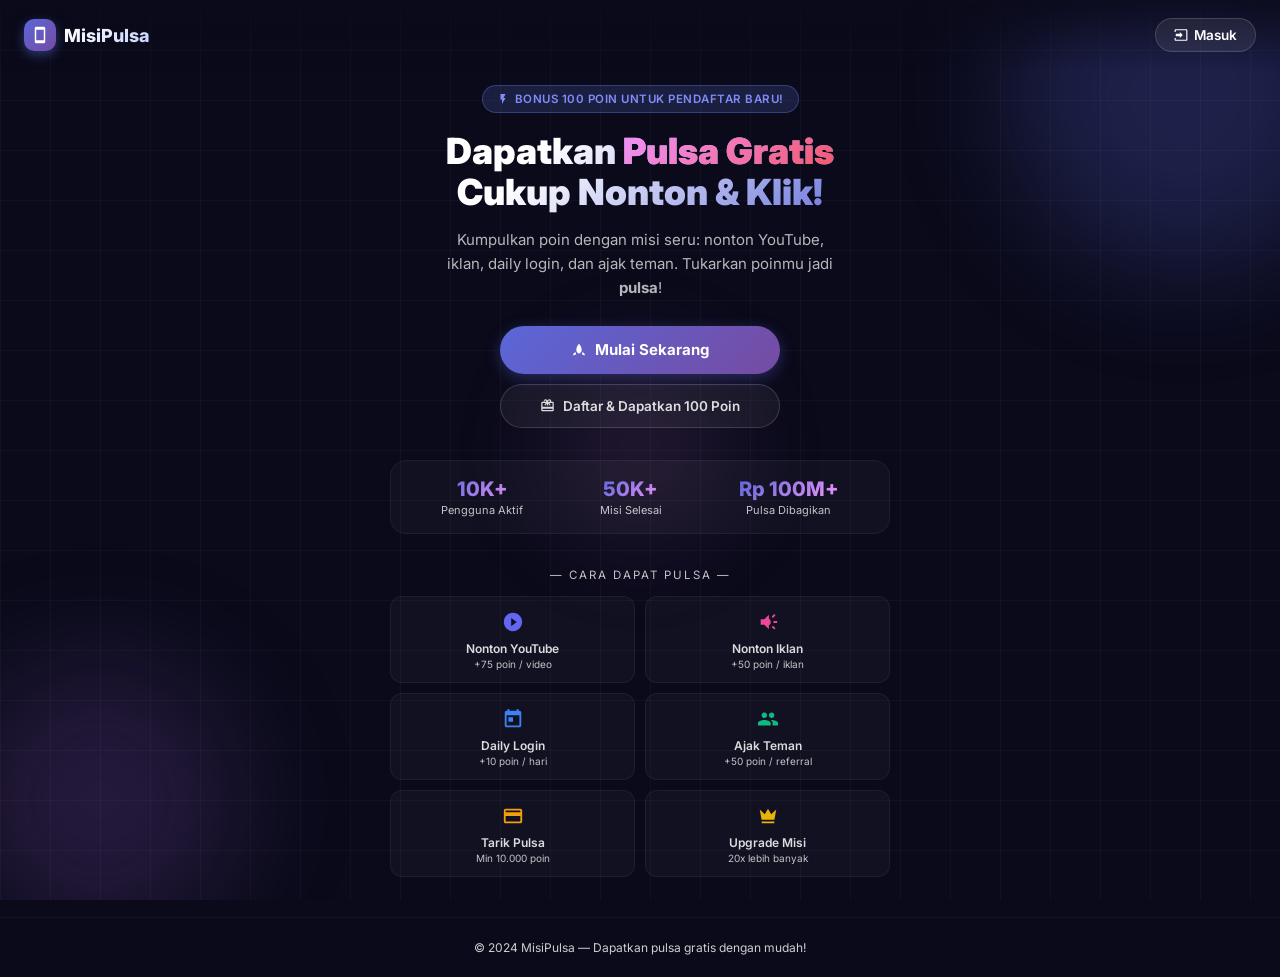
==== commit 45b0a9d7: "Update index.html" ====
--- a/index.html
+++ b/index.html
@@ -49,9 +49,7 @@
 
     <link rel="preconnect" href="https://fonts.googleapis.com">
     <link rel="preconnect" href="https://fonts.gstatic.com" crossorigin>
-    <link rel="preload" as="style" href="https://fonts.googleapis.com/css2?family=Inter:wght@400;600;700;800;900&display=swap">
-    <link rel="stylesheet" href="https://fonts.googleapis.com/css2?family=Inter:wght@400;600;700;800;900&display=swap" media="print" onload="this.media='all'">
-    <noscript><link rel="stylesheet" href="https://fonts.googleapis.com/css2?family=Inter:wght@400;600;700;800;900&display=swap"></noscript>
+    <link rel="stylesheet" href="https://fonts.googleapis.com/css2?family=Inter:wght@400;600;700;800;900&display=swap">
 
     <style>
         * {
@@ -59,11 +57,11 @@
             padding: 0;
             box-sizing: border-box;
         }
-        body {
+        html, body {
+            min-height: 100%;
+            background: #0a0a1a;
+            color: #ffffff;
             font-family: 'Inter', -apple-system, BlinkMacSystemFont, 'Segoe UI', Roboto, sans-serif;
-            background: #0a0a1a;
-            color: white;
-            min-height: 100vh;
             overflow-x: hidden;
         }
         .toast {
@@ -81,9 +79,8 @@
             z-index: 9999;
             opacity: 0;
             pointer-events: none;
-            transition: all 0.3s cubic-bezier(0.68, -0.55, 0.265, 1.55);
+            transition: transform 0.3s ease, opacity 0.3s ease;
             box-shadow: 0 10px 30px rgba(0, 0, 0, 0.5);
-            backdrop-filter: blur(10px);
         }
         .toast.show {
             transform: translateX(-50%) translateY(0);
@@ -99,67 +96,60 @@
         }
         .bg-effects {
             position: fixed;
-            top: 0;
-            left: 0;
-            right: 0;
-            bottom: 0;
+            inset: 0;
             z-index: 0;
             pointer-events: none;
             overflow: hidden;
-            contain: strict;
         }
         .bg-effects .orb {
             position: absolute;
             border-radius: 50%;
-            filter: blur(80px);
-            opacity: 0.3;
-            animation: floatOrb 20s ease-in-out infinite;
+            filter: blur(60px);
+            opacity: 0.25;
             will-change: transform;
             transform: translate3d(0, 0, 0);
+            animation: floatOrb 20s ease-in-out infinite;
         }
         .bg-effects .orb-1 {
-            width: 400px;
-            height: 400px;
+            width: 350px;
+            height: 350px;
             background: #5a67d8;
-            top: -100px;
-            right: -100px;
+            top: -80px;
+            right: -80px;
             animation-delay: 0s;
         }
         .bg-effects .orb-2 {
-            width: 300px;
-            height: 300px;
+            width: 280px;
+            height: 280px;
             background: #764ba2;
-            bottom: -50px;
-            left: -50px;
+            bottom: -40px;
+            left: -40px;
             animation-delay: -7s;
         }
         .bg-effects .orb-3 {
-            width: 200px;
-            height: 200px;
+            width: 180px;
+            height: 180px;
             background: #f093fb;
             top: 50%;
             left: 50%;
             transform: translate(-50%, -50%);
             animation-delay: -14s;
-            opacity: 0.15;
+            opacity: 0.12;
         }
         @keyframes floatOrb {
             0%, 100% {
                 transform: translate3d(0, 0, 0) scale(1);
             }
             33% {
-                transform: translate3d(30px, -30px, 0) scale(1.1);
+                transform: translate3d(20px, -20px, 0) scale(1.05);
             }
             66% {
-                transform: translate3d(-20px, 20px, 0) scale(0.9);
+                transform: translate3d(-15px, 15px, 0) scale(0.95);
             }
         }
         .bg-effects .grid {
             position: absolute;
-            top: 0;
-            left: 0;
-            right: 0;
-            bottom: 0;
+            inset: 0;
             background-image:
                 linear-gradient(rgba(255, 255, 255, 0.03) 1px, transparent 1px),
                 linear-gradient(90deg, rgba(255, 255, 255, 0.03) 1px, transparent 1px);
@@ -173,7 +163,7 @@
             flex-direction: column;
             align-items: center;
             justify-content: center;
-            padding: 80px 24px 40px;
+            padding: 85px 20px 40px;
             min-height: 100vh;
         }
         .top-bar {
@@ -181,21 +171,21 @@
             top: 0;
             left: 0;
             right: 0;
-            padding: 20px 24px;
+            padding: 18px 24px;
             display: flex;
             justify-content: space-between;
             align-items: center;
             z-index: 10;
-            background: linear-gradient(180deg, rgba(10, 10, 26, 0.8) 0%, transparent 100%);
+            background: linear-gradient(180deg, rgba(10, 10, 26, 0.85) 0%, transparent 100%);
         }
         .top-bar .logo {
-            display: flex;
+            display: inline-flex;
             align-items: center;
             gap: 8px;
             font-size: 18px;
             font-weight: 800;
             text-decoration: none;
-            color: white;
+            color: #ffffff;
         }
         .top-bar .logo .icon {
             width: 32px;
@@ -205,8 +195,9 @@
             align-items: center;
             justify-content: center;
             background: linear-gradient(135deg, #5a67d8, #764ba2);
-            color: #fff;
-            box-shadow: 0 6px 16px rgba(102, 126, 234, 0.45);
+            color: #ffffff;
+            box-shadow: 0 4px 12px rgba(102, 126, 234, 0.4);
+            flex-shrink: 0;
         }
         .top-bar .logo .logo-svg {
             width: 18px;
@@ -220,71 +211,61 @@
         .top-bar .top-nav-links {
             display: flex;
             align-items: center;
-            gap: 12px;
+            gap: 10px;
         }
         .top-bar .btn-login-top {
-            padding: 8px 20px;
+            padding: 8px 18px;
             background: rgba(255, 255, 255, 0.08);
             border: 1px solid rgba(255, 255, 255, 0.15);
             border-radius: 25px;
-            color: white;
-            font-size: 14px;
+            color: #ffffff;
+            font-size: 13.5px;
             font-weight: 600;
-            cursor: pointer;
-            transition: all 0.3s;
-            backdrop-filter: blur(10px);
             text-decoration: none;
             display: inline-flex;
             align-items: center;
             gap: 6px;
+            transition: background 0.2s, transform 0.2s;
         }
         .top-bar .btn-login-top svg {
             width: 14px;
             height: 14px;
+            flex-shrink: 0;
         }
         .top-bar .btn-login-top:hover {
             background: rgba(255, 255, 255, 0.15);
-            transform: scale(1.05);
         }
         .hero {
             text-align: center;
             max-width: 500px;
+            width: 100%;
             margin: 0 auto;
-            padding-top: 20px;
         }
         .hero .badge {
             display: inline-flex;
             align-items: center;
             gap: 6px;
-            background: rgba(102, 126, 234, 0.2);
-            border: 1px solid rgba(102, 126, 234, 0.3);
-            padding: 6px 16px;
+            background: rgba(102, 126, 234, 0.18);
+            border: 1px solid rgba(102, 126, 234, 0.35);
+            padding: 6px 14px;
             border-radius: 20px;
-            font-size: 12px;
+            font-size: 11.5px;
             font-weight: 600;
             color: #818cf8;
-            margin-bottom: 20px;
-            letter-spacing: 1px;
+            margin-bottom: 18px;
+            letter-spacing: 0.5px;
             text-transform: uppercase;
-            animation: pulseBadge 2s ease-in-out infinite;
         }
         .hero .badge svg {
-            width: 13px;
-            height: 13px;
-        }
-        @keyframes pulseBadge {
-            0%, 100% {
-                opacity: 1;
-            }
-            50% {
-                opacity: 0.6;
-            }
+            width: 12px;
+            height: 12px;
+            flex-shrink: 0;
         }
         .hero h1 {
-            font-size: 42px;
+            font-size: 36px;
             font-weight: 900;
             line-height: 1.15;
-            margin-bottom: 16px;
+            margin-bottom: 14px;
             background: linear-gradient(135deg, #ffffff 30%, #5a67d8 100%);
             -webkit-background-clip: text;
             -webkit-text-fill-color: transparent;
@@ -295,101 +276,88 @@
             -webkit-text-fill-color: transparent;
         }
         .hero p {
-            font-size: 16px;
+            font-size: 15px;
             color: rgba(255, 255, 255, 0.7);
-            line-height: 1.7;
+            line-height: 1.6;
             max-width: 400px;
-            margin: 0 auto 30px;
+            margin: 0 auto 26px;
         }
         .hero-buttons {
             display: flex;
             flex-direction: column;
-            gap: 12px;
-            align-items: center;
+            gap: 10px;
+            align-items: center;
+            width: 100%;
         }
         .btn-primary {
-            padding: 14px 48px;
+            width: 100%;
+            max-width: 280px;
+            height: 48px;
             background: linear-gradient(135deg, #5a67d8, #764ba2);
             border: none;
             border-radius: 50px;
-            color: white;
-            font-size: 16px;
+            color: #ffffff;
+            font-size: 15px;
             font-weight: 700;
-            cursor: pointer;
-            transition: all 0.3s;
-            width: 100%;
-            max-width: 300px;
-            position: relative;
-            overflow: hidden;
             text-decoration: none;
             display: inline-flex;
             align-items: center;
             justify-content: center;
             gap: 8px;
             box-shadow: 0 4px 15px rgba(90, 103, 216, 0.35);
+            transition: transform 0.2s, box-shadow 0.2s;
         }
         .btn-primary svg {
-            width: 18px;
-            height: 18px;
-        }
-        .btn-primary::before {
-            content: '';
-            position: absolute;
-            top: 0;
-            left: -100%;
-            right: 0;
-            bottom: 0;
-            background: linear-gradient(90deg, transparent, rgba(255, 255, 255, 0.15), transparent);
-            transition: 0.5s;
-        }
-        .btn-primary:hover::before {
-            left: 100%;
+            width: 16px;
+            height: 16px;
+            flex-shrink: 0;
         }
         .btn-primary:hover {
             transform: translateY(-2px);
-            box-shadow: 0 10px 40px rgba(102, 126, 234, 0.4);
+            box-shadow: 0 8px 25px rgba(102, 126, 234, 0.45);
         }
         .btn-secondary {
-            padding: 12px 32px;
+            width: 100%;
+            max-width: 280px;
+            height: 44px;
             background: rgba(255, 255, 255, 0.05);
             border: 1px solid rgba(255, 255, 255, 0.15);
             border-radius: 50px;
-            color: rgba(255, 255, 255, 0.8);
-            font-size: 14px;
-            font-weight: 500;
-            cursor: pointer;
-            transition: all 0.3s;
-            width: 100%;
-            max-width: 300px;
+            color: rgba(255, 255, 255, 0.85);
+            font-size: 13.5px;
+            font-weight: 600;
             text-decoration: none;
             display: inline-flex;
             align-items: center;
             justify-content: center;
             gap: 8px;
+            transition: background 0.2s, color 0.2s;
         }
         .btn-secondary svg {
-            width: 16px;
-            height: 16px;
+            width: 15px;
+            height: 15px;
+            flex-shrink: 0;
         }
         .btn-secondary:hover {
             background: rgba(255, 255, 255, 0.1);
-            color: white;
+            color: #ffffff;
         }
         .stats {
             display: flex;
-            gap: 30px;
-            margin-top: 40px;
-            padding: 20px 30px;
+            justify-content: space-around;
+            gap: 12px;
+            margin-top: 32px;
+            padding: 16px 18px;
             background: rgba(255, 255, 255, 0.03);
             border-radius: 16px;
             border: 1px solid rgba(255, 255, 255, 0.05);
-            backdrop-filter: blur(10px);
+            width: 100%;
         }
         .stats .stat {
             text-align: center;
         }
         .stats .stat .number {
-            font-size: 22px;
+            font-size: 20px;
             font-weight: 800;
             background: linear-gradient(135deg, #5a67d8, #f093fb);
             -webkit-background-clip: text;
@@ -397,37 +365,35 @@
         }
         .stats .stat .label {
             font-size: 11px;
-            color: rgba(255, 255, 255, 0.8);
+            color: rgba(255, 255, 255, 0.75);
             margin-top: 2px;
         }
         .features-section {
             width: 100%;
             max-width: 500px;
-            margin-top: 40px;
-            content-visibility: auto;
-            contain-intrinsic-size: auto 420px;
+            margin-top: 34px;
         }
         .features-section .section-label {
             text-align: center;
-            font-size: 12px;
+            font-size: 11.5px;
             text-transform: uppercase;
             letter-spacing: 2px;
             color: rgba(255, 255, 255, 0.75);
-            margin-bottom: 16px;
+            margin-bottom: 14px;
         }
         .features-grid {
             display: grid;
             grid-template-columns: 1fr 1fr;
             gap: 10px;
+            width: 100%;
         }
         .feature-item {
             background: rgba(255, 255, 255, 0.03);
             border: 1px solid rgba(255, 255, 255, 0.05);
             border-radius: 12px;
-            padding: 14px 12px;
+            padding: 12px 10px;
             text-align: center;
-            transition: all 0.3s;
-            cursor: default;
+            transition: background 0.2s, transform 0.2s;
         }
         .feature-item:hover {
             background: rgba(255, 255, 255, 0.06);
@@ -438,11 +404,12 @@
             align-items: center;
             justify-content: center;
             margin-bottom: 6px;
-            height: 28px;
+            height: 26px;
         }
         .feature-item .icon svg {
-            width: 24px;
-            height: 24px;
+            width: 22px;
+            height: 22px;
+            flex-shrink: 0;
         }
         .feature-item .name {
             font-size: 12px;
@@ -457,48 +424,37 @@
         .landing-footer {
             position: relative;
             z-index: 1;
-            padding: 20px 24px;
+            padding: 22px 20px;
             text-align: center;
             font-size: 12px;
-            content-visibility: auto;
-            contain-intrinsic-size: auto 60px;
-            color: rgb(255 255 255 / 80%);
-            border-top: 1px solid rgba(255, 255, 255, 0.03);
-        }
-        .landing-footer a {
-            color: rgb(255, 251, 251);
-            text-decoration: none;
-        }
-        .landing-footer a:hover {
-            color: rgba(255, 255, 255, 0.5);
+            color: rgba(255, 255, 255, 0.8);
+            border-top: 1px solid rgba(255, 255, 255, 0.04);
+            margin-top: auto;
         }
         @media (max-width: 480px) {
             .top-bar {
-                padding: 16px;
+                padding: 15px 16px;
             }
             .landing-content {
-                padding: 70px 16px 30px;
+                padding: 75px 16px 28px;
             }
             .hero h1 {
-                font-size: 32px;
+                font-size: 30px;
             }
             .hero p {
                 font-size: 14px;
-                margin-bottom: 24px;
+                margin-bottom: 22px;
             }
             .stats {
-                gap: 16px;
-                padding: 16px 20px;
-                margin-top: 30px;
+                gap: 8px;
+                padding: 14px 12px;
+                margin-top: 26px;
             }
             .stats .stat .number {
-                font-size: 18px;
+                font-size: 17px;
             }
         }
     </style>
-
-    <link rel="preload" href="style.css" as="style" onload="this.onload=null;this.rel='stylesheet'">
-    <noscript><link rel="stylesheet" href="style.css"></noscript>
 </head>
 <body>
     <div id="toast" class="toast"></div>
@@ -561,6 +517,7 @@
     </main>
 
     <link rel="prefetch" href="/dashboard">
+    <link rel="prefetch" href="/style.css">
     <script>
         (function () {
             var abs = function (sel, attr) {
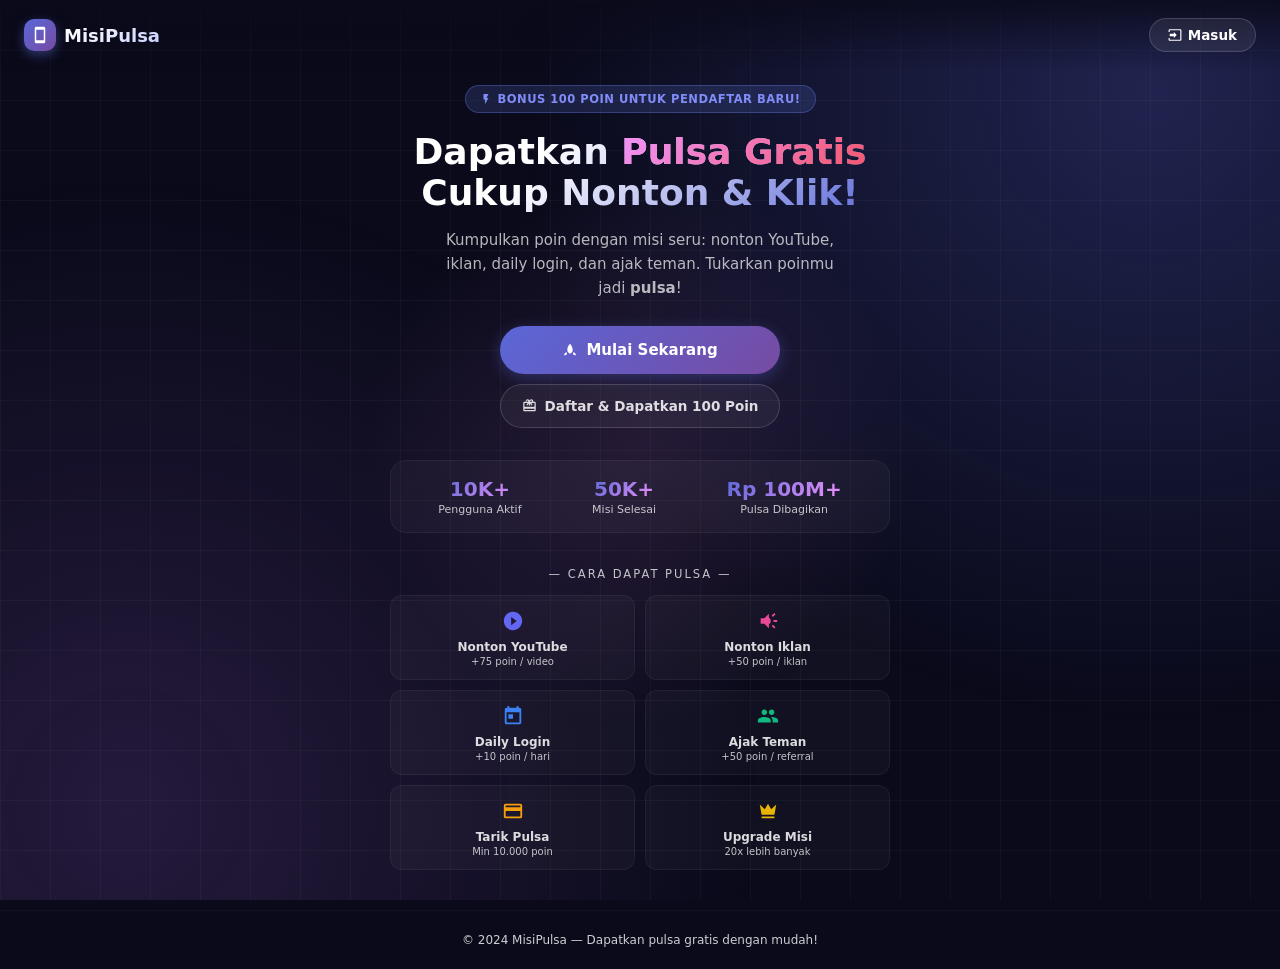
==== commit 0c5a69da: "Update index.html" ====
--- a/index.html
+++ b/index.html
@@ -47,12 +47,8 @@
     }
     </script>
 
-    <link rel="preconnect" href="https://fonts.googleapis.com">
-    <link rel="preconnect" href="https://fonts.gstatic.com" crossorigin>
-    <link rel="stylesheet" href="https://fonts.googleapis.com/css2?family=Inter:wght@400;600;700;800;900&display=swap">
-
     <style>
-        * {
+        *, *::before, *::after {
             margin: 0;
             padding: 0;
             box-sizing: border-box;
@@ -61,7 +57,7 @@
             min-height: 100%;
             background: #0a0a1a;
             color: #ffffff;
-            font-family: 'Inter', -apple-system, BlinkMacSystemFont, 'Segoe UI', Roboto, sans-serif;
+            font-family: -apple-system, BlinkMacSystemFont, 'Segoe UI', Roboto, 'Inter', system-ui, sans-serif;
             overflow-x: hidden;
         }
         .toast {
@@ -100,52 +96,10 @@
             z-index: 0;
             pointer-events: none;
             overflow: hidden;
-        }
-        .bg-effects .orb {
-            position: absolute;
-            border-radius: 50%;
-            filter: blur(60px);
-            opacity: 0.25;
-            will-change: transform;
-            transform: translate3d(0, 0, 0);
-            animation: floatOrb 20s ease-in-out infinite;
-        }
-        .bg-effects .orb-1 {
-            width: 350px;
-            height: 350px;
-            background: #5a67d8;
-            top: -80px;
-            right: -80px;
-            animation-delay: 0s;
-        }
-        .bg-effects .orb-2 {
-            width: 280px;
-            height: 280px;
-            background: #764ba2;
-            bottom: -40px;
-            left: -40px;
-            animation-delay: -7s;
-        }
-        .bg-effects .orb-3 {
-            width: 180px;
-            height: 180px;
-            background: #f093fb;
-            top: 50%;
-            left: 50%;
-            transform: translate(-50%, -50%);
-            animation-delay: -14s;
-            opacity: 0.12;
-        }
-        @keyframes floatOrb {
-            0%, 100% {
-                transform: translate3d(0, 0, 0) scale(1);
-            }
-            33% {
-                transform: translate3d(20px, -20px, 0) scale(1.05);
-            }
-            66% {
-                transform: translate3d(-15px, 15px, 0) scale(0.95);
-            }
+            background:
+                radial-gradient(circle at 90% 10%, rgba(90, 103, 216, 0.28) 0%, transparent 45%),
+                radial-gradient(circle at 10% 90%, rgba(118, 75, 162, 0.25) 0%, transparent 45%),
+                radial-gradient(circle at 50% 50%, rgba(240, 147, 251, 0.12) 0%, transparent 35%);
         }
         .bg-effects .grid {
             position: absolute;
@@ -225,7 +179,7 @@
             display: inline-flex;
             align-items: center;
             gap: 6px;
-            transition: background 0.2s, transform 0.2s;
+            transition: background 0.2s;
         }
         .top-bar .btn-login-top svg {
             width: 14px;
@@ -461,9 +415,6 @@
     
     <main class="landing-page" id="landingPage">
         <div class="bg-effects">
-            <div class="orb orb-1"></div>
-            <div class="orb orb-2"></div>
-            <div class="orb orb-3"></div>
             <div class="grid"></div>
         </div>
         
